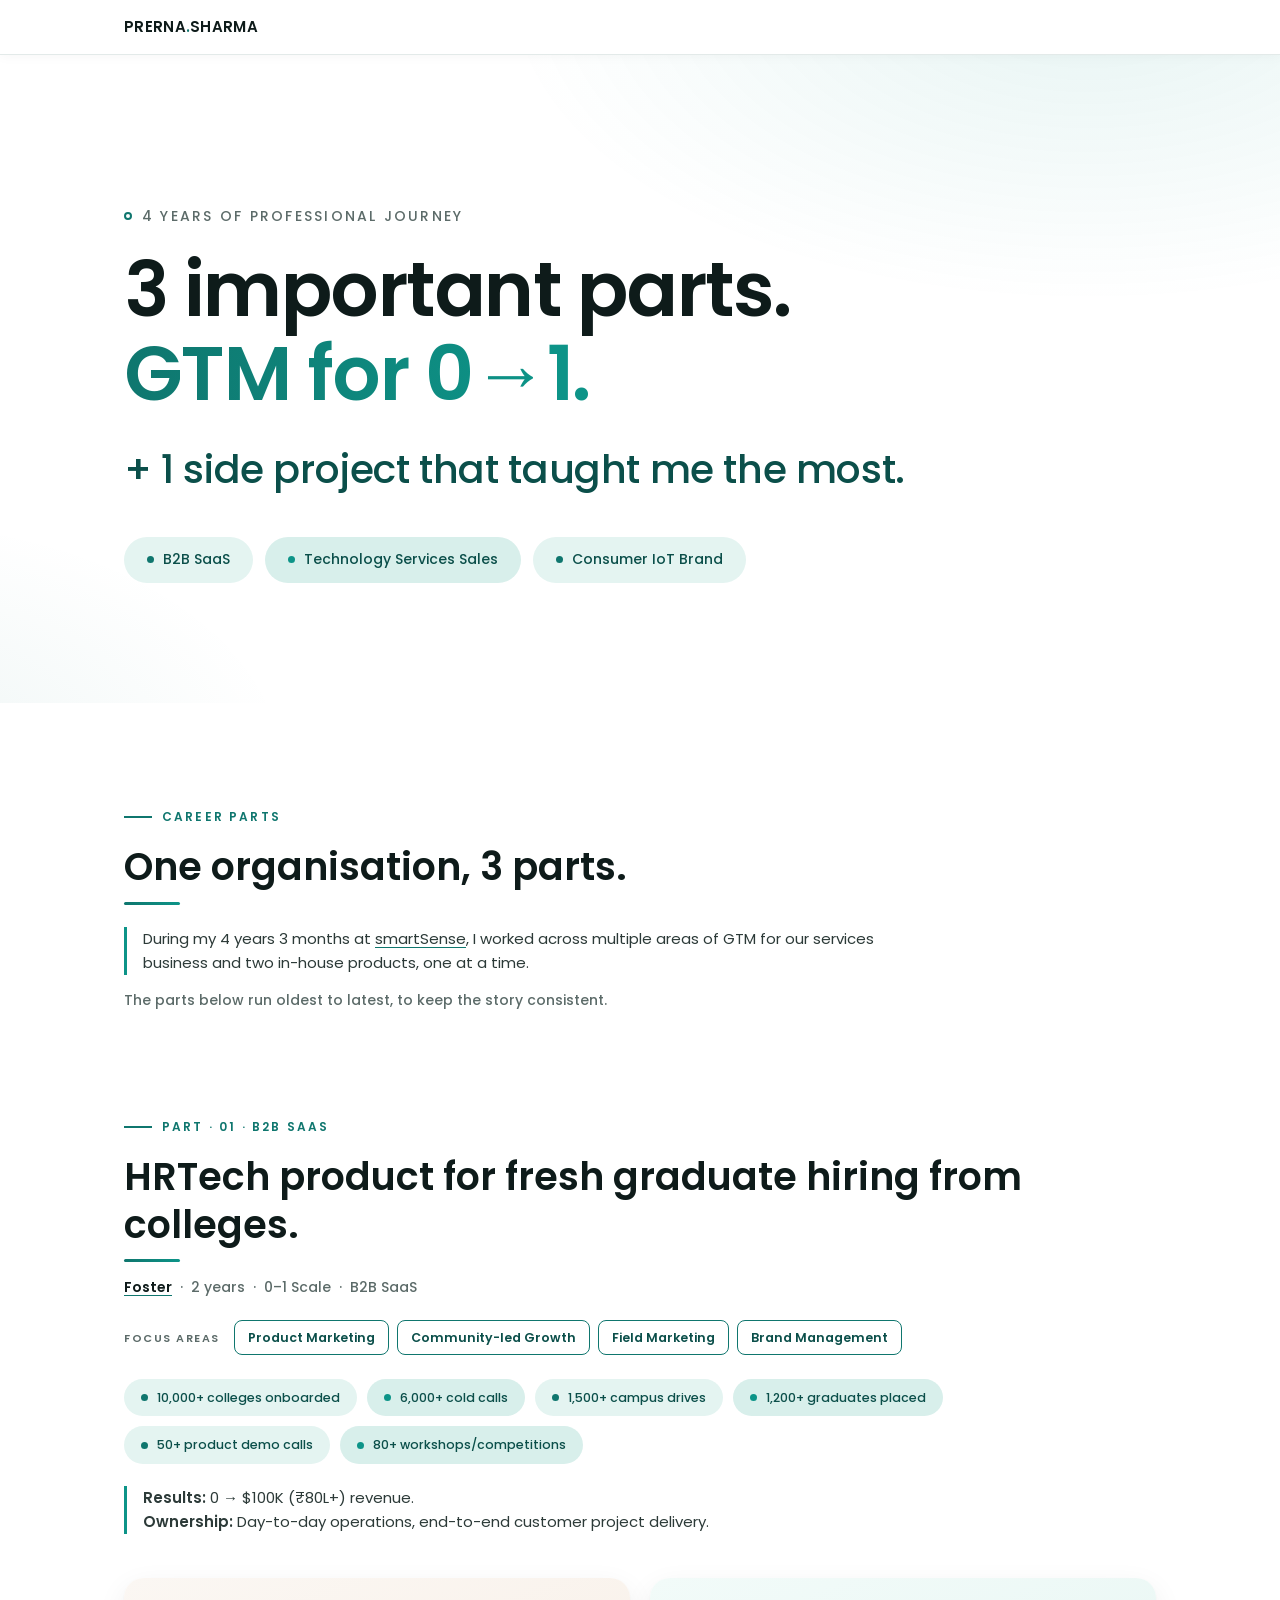
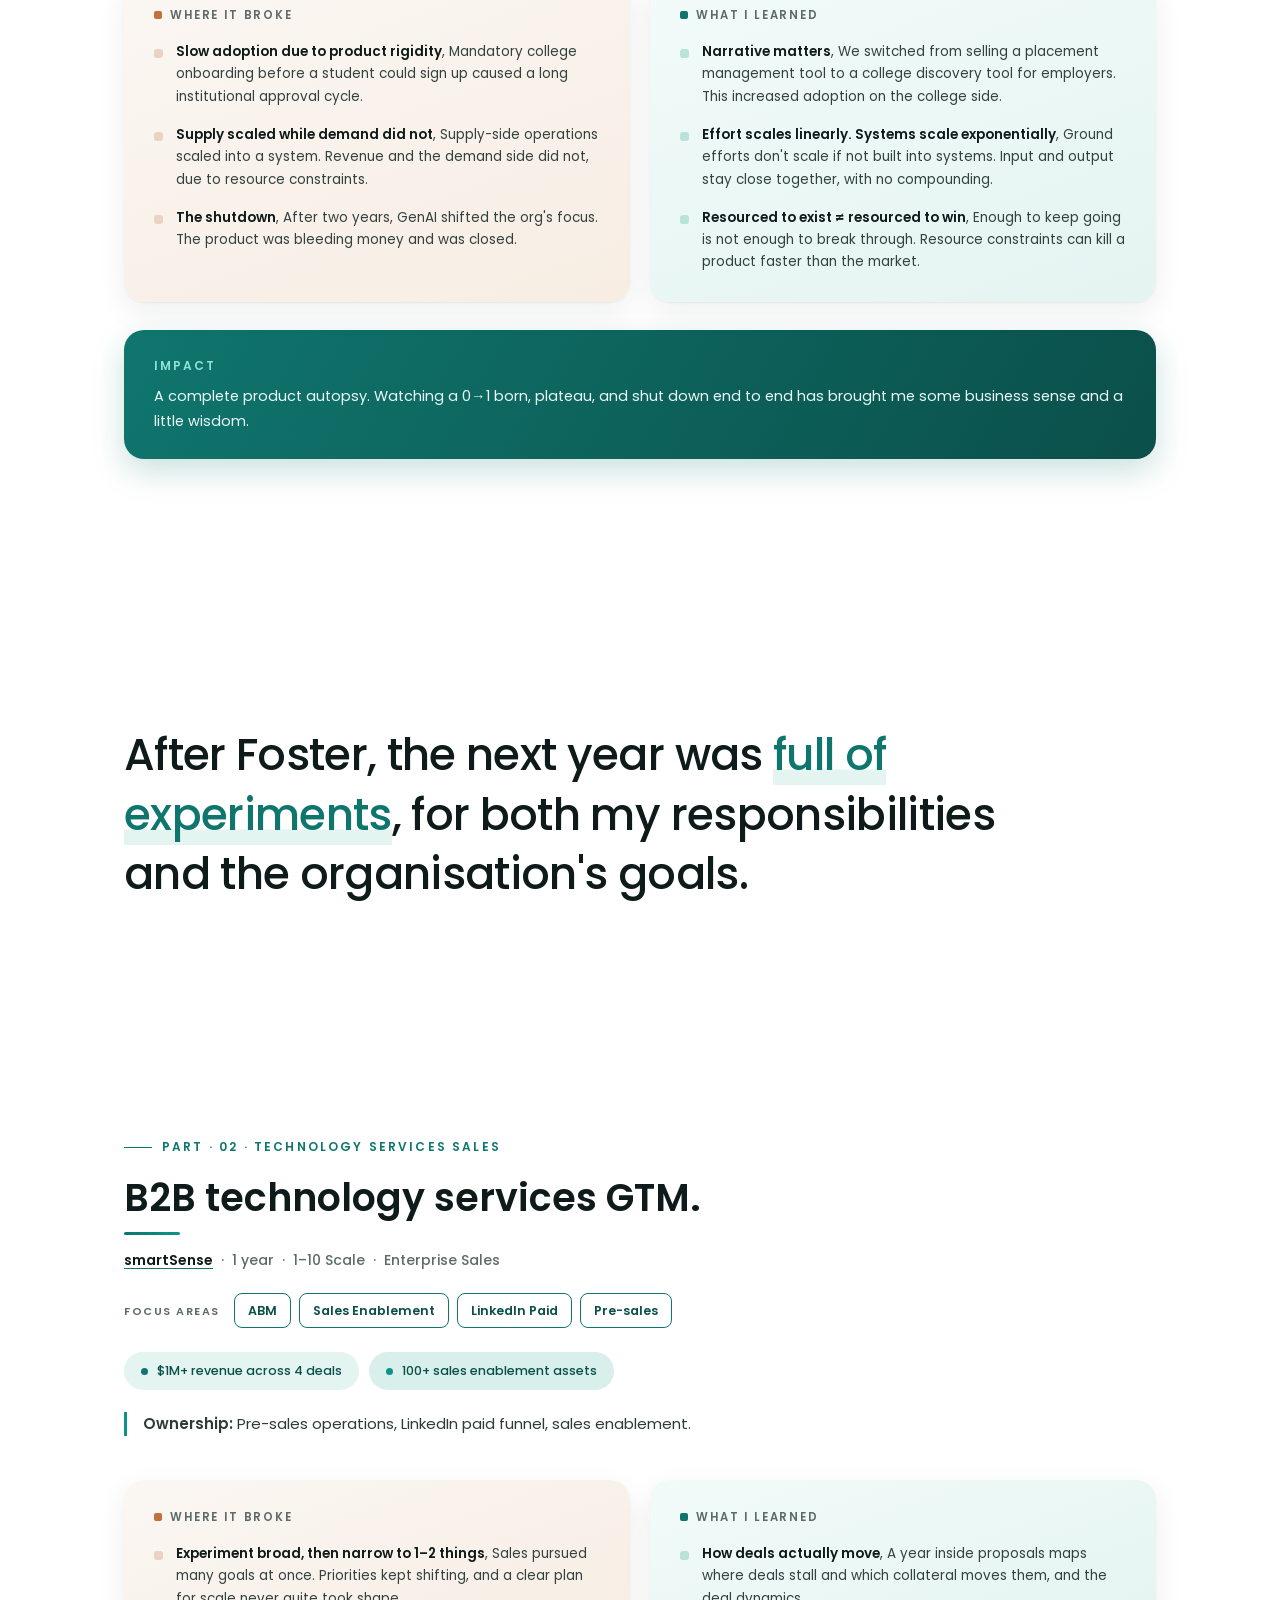
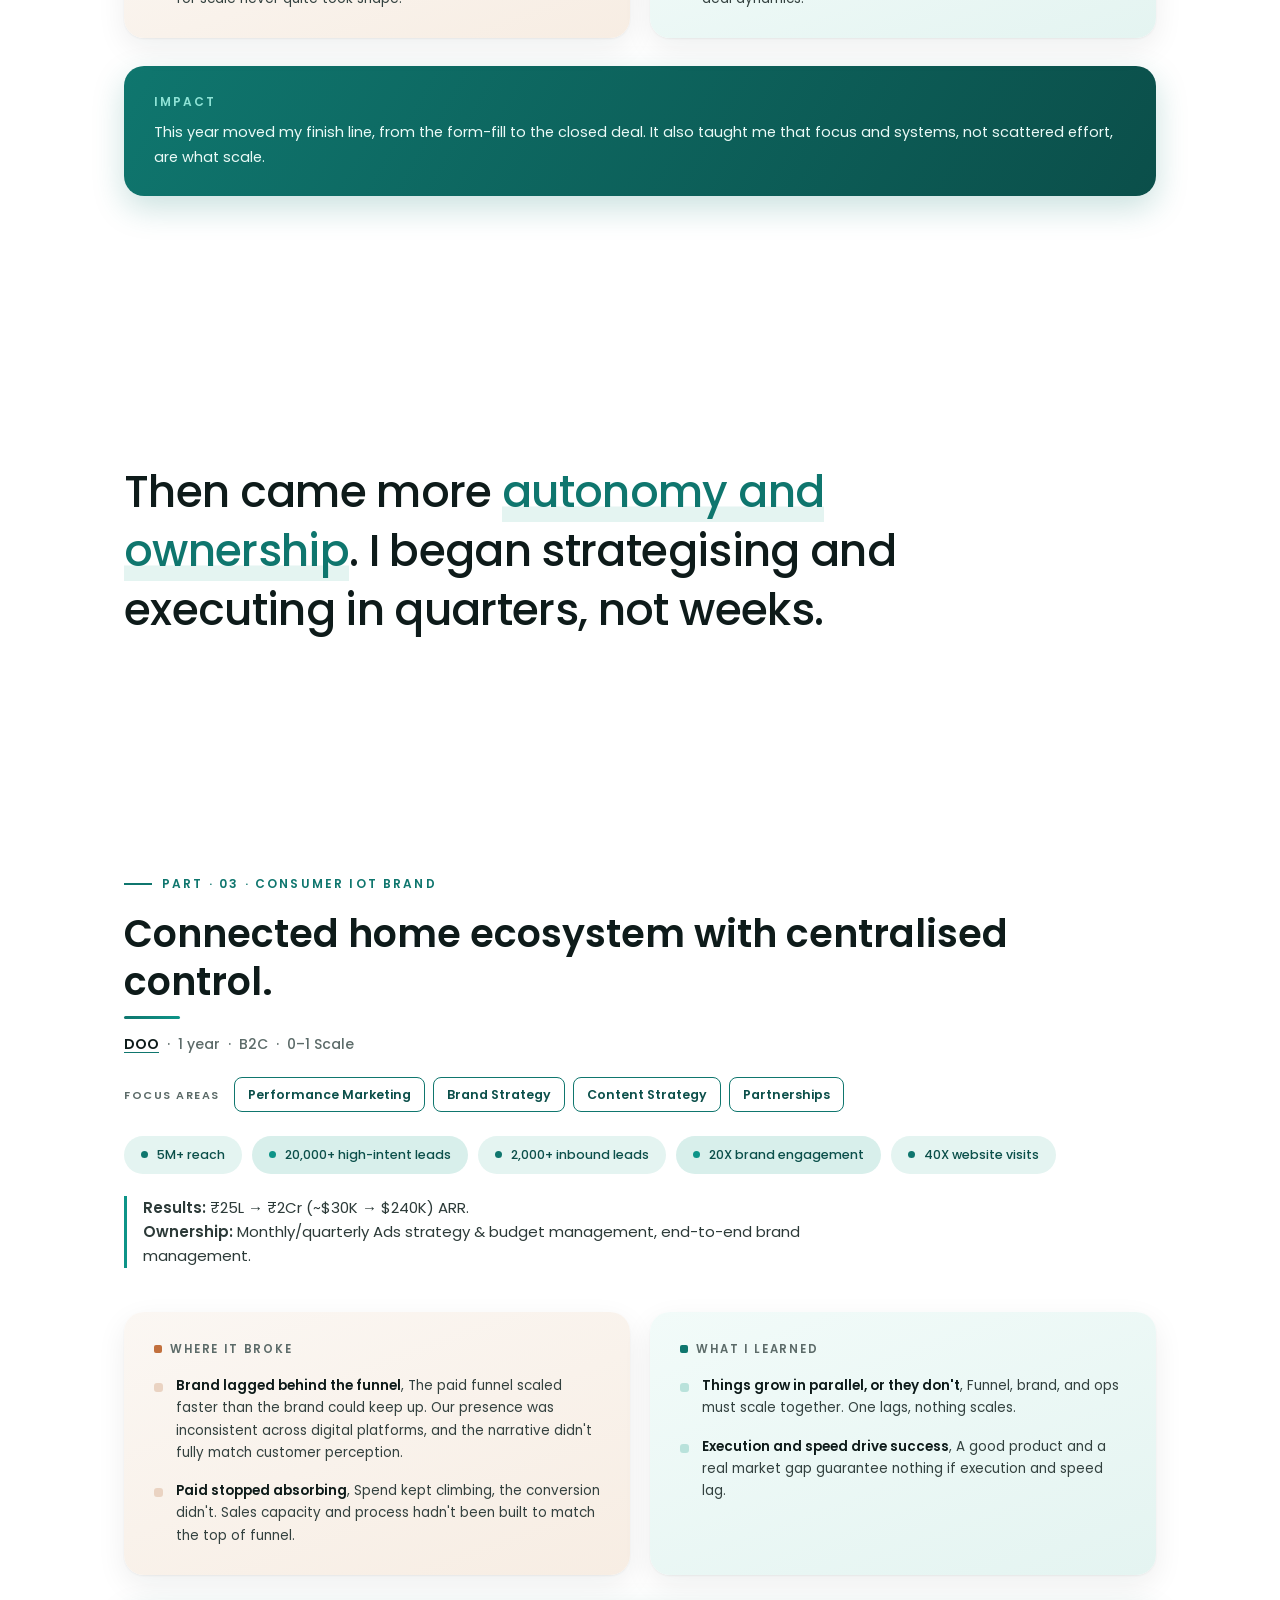
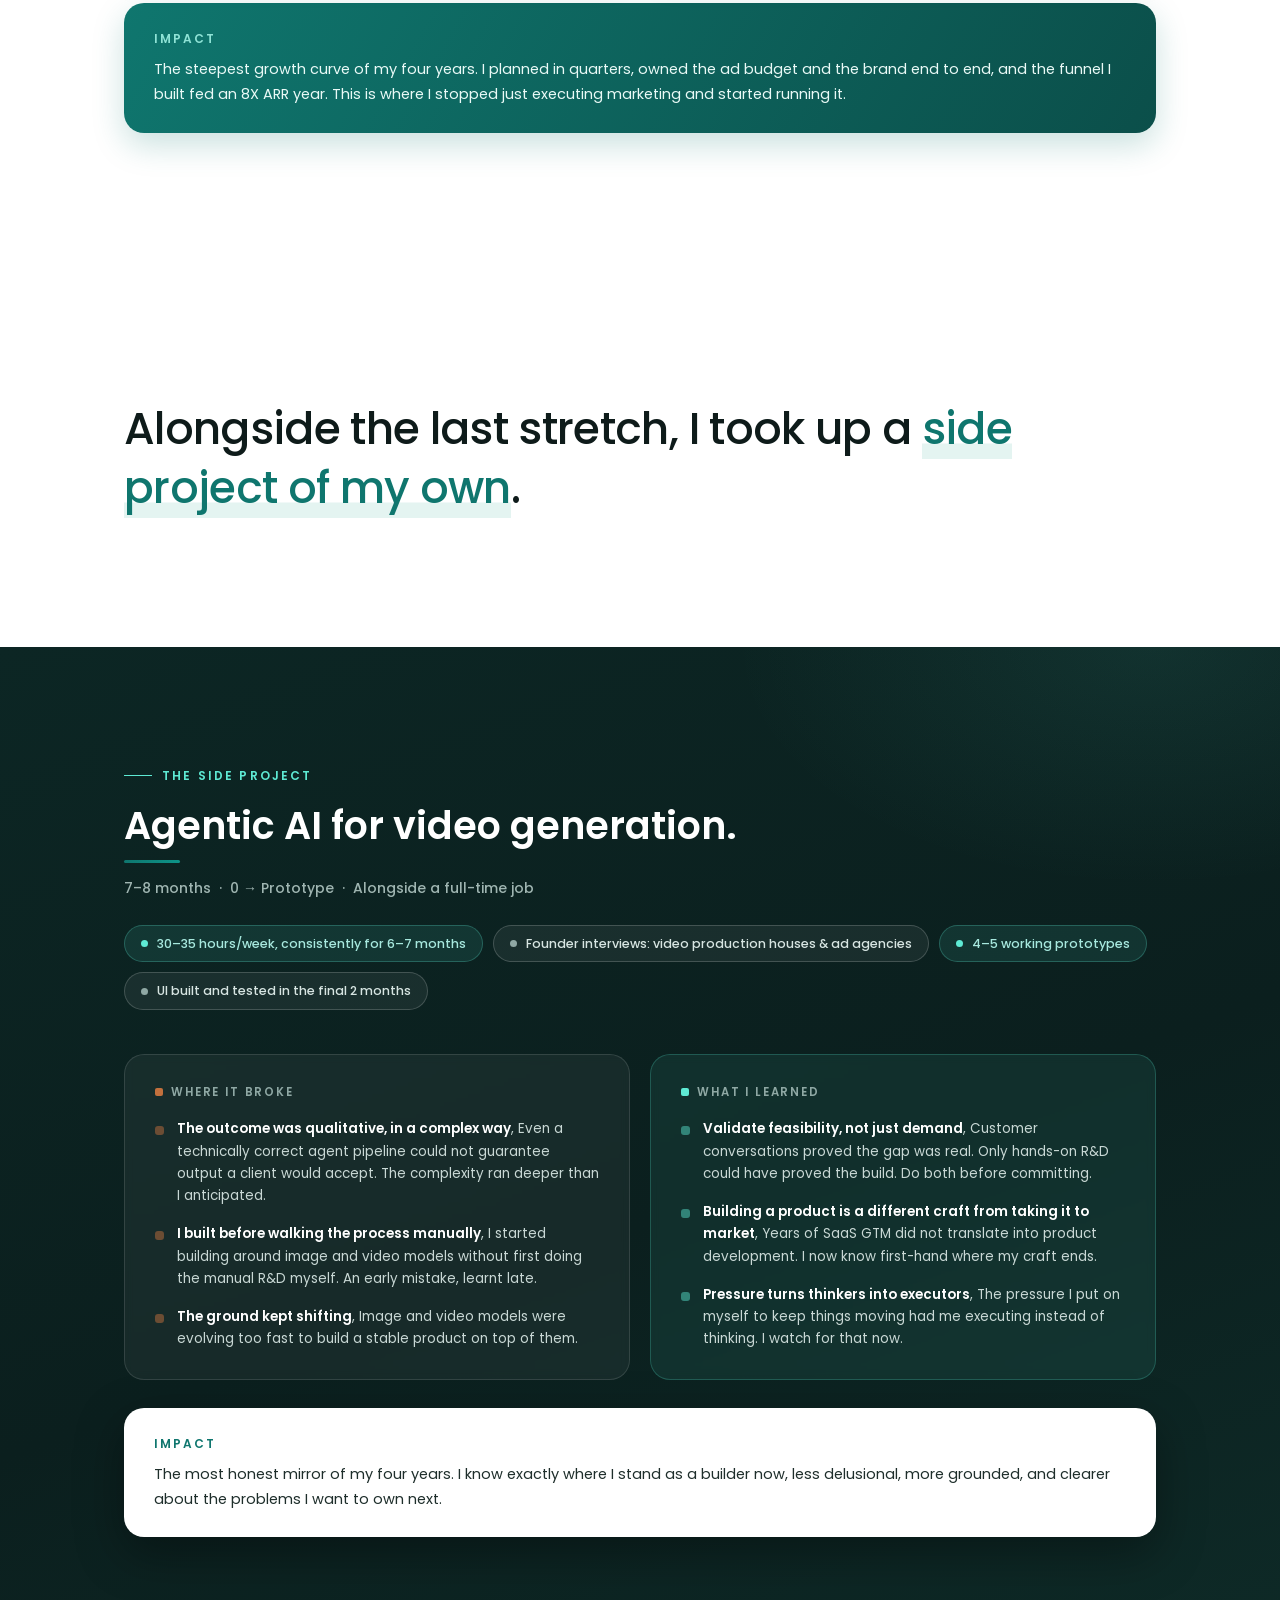
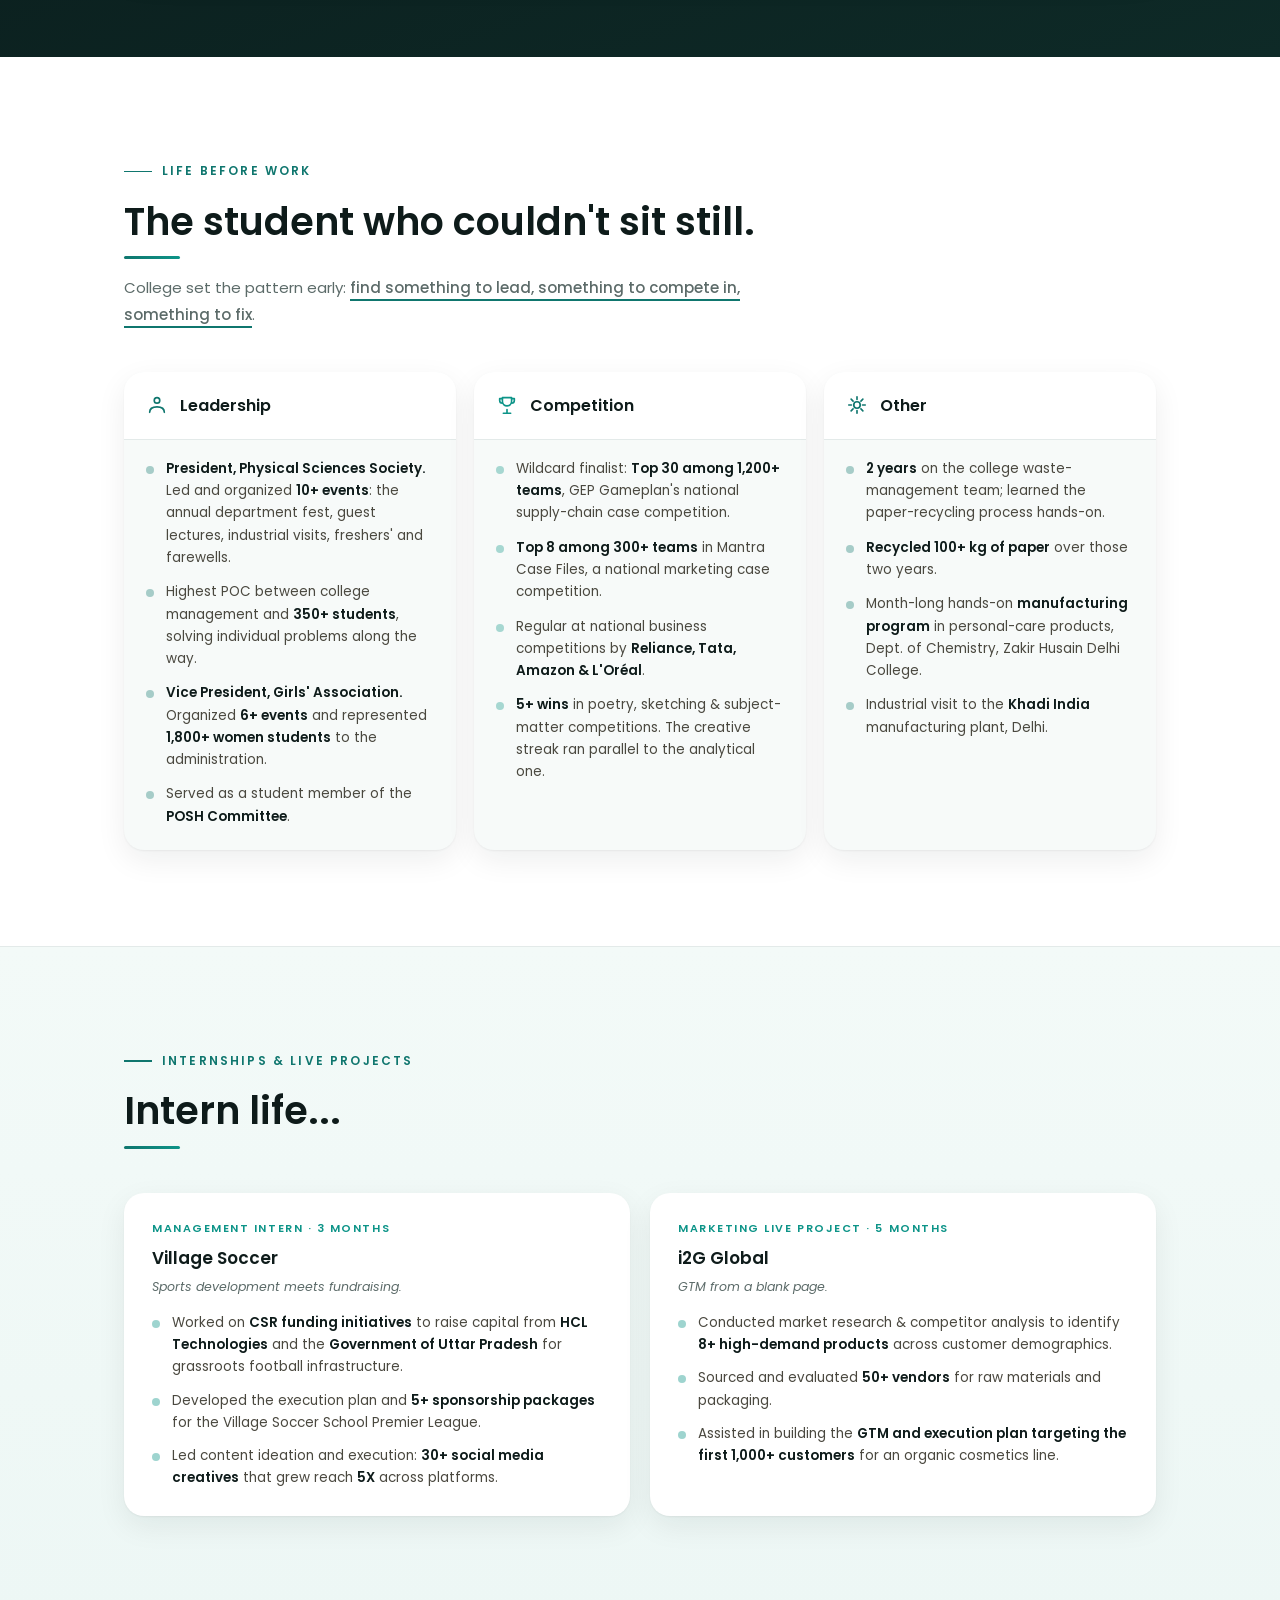
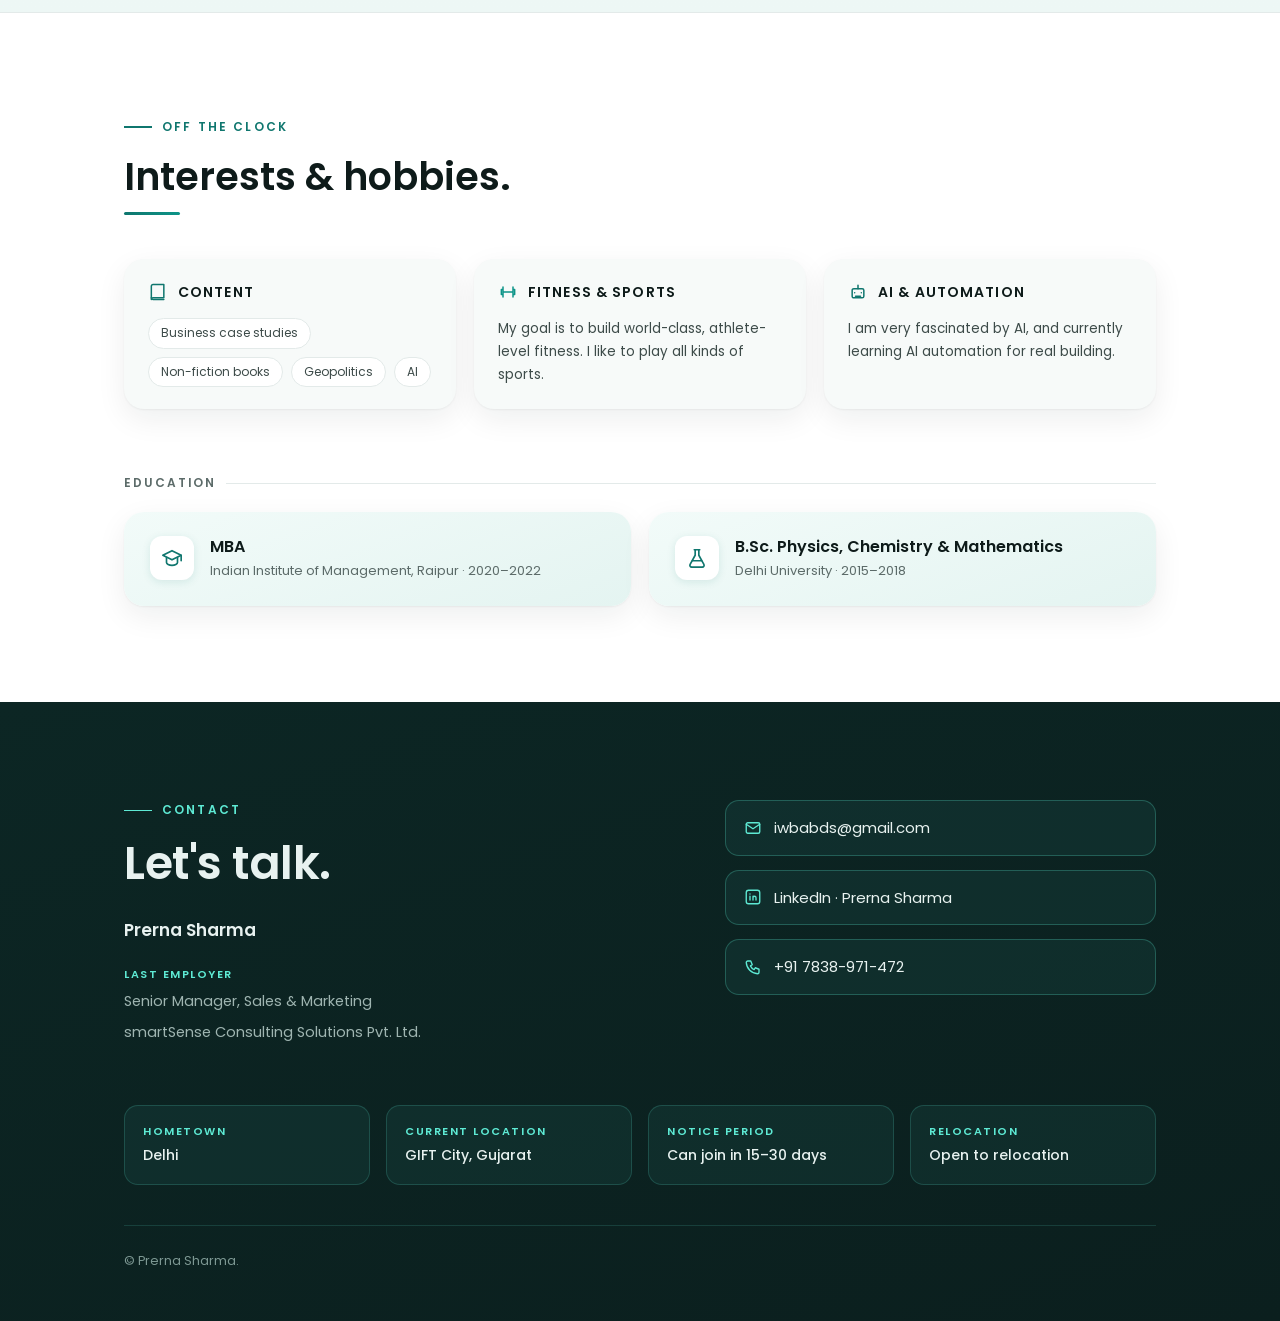
==== index.html @ adbd1341 "Add tracking scripts and update title encoding" ====
<!DOCTYPE html>
<html lang="en">
<head>
<!-- Google Tag Manager -->
<script>(function(w,d,s,l,i){w[l]=w[l]||[];w[l].push({'gtm.start':
new Date().getTime(),event:'gtm.js'});var f=d.getElementsByTagName(s)[0],
j=d.createElement(s),dl=l!='dataLayer'?'&l='+l:'';j.async=true;j.src=
'https://www.googletagmanager.com/gtm.js?id='+i+dl;f.parentNode.insertBefore(j,f);
})(window,document,'script','dataLayer','GTM-KL24WRMT');</script>
<!-- End Google Tag Manager -->
<!-- Google tag (gtag.js) -->
<script async src="https://www.googletagmanager.com/gtag/js?id=G-VHBVT9L6W8"></script>
<script>
  window.dataLayer = window.dataLayer || [];
  function gtag(){dataLayer.push(arguments);}
  gtag('js', new Date());

  gtag('config', 'G-VHBVT9L6W8');
</script>

<!-- Apollo Website Visitor Tracking -->
<script>function initApollo(){var n=Math.random().toString(36).substring(7),o=document.createElement("script");o.src="https://assets.apollo.io/micro/website-tracker/tracker.iife.js?nocache="+n,o.async=!0,o.defer=!0,o.onload=function(){window.trackingFunctions.onLoad({appId:"6a36f9e6c1b01800201efefa"})},document.head.appendChild(o)}initApollo();</script>
<!-- End Apollo Website Visitor Tracking -->

<!-- Leadfeeder Tracking -->
<script> (function(ss,ex){ window.ldfdr=window.ldfdr||function(){(ldfdr._q=ldfdr._q||[]).push([].slice.call(arguments));}; (function(d,s){ fs=d.getElementsByTagName(s)[0]; function ce(src){ var cs=d.createElement(s); cs.src=src; cs.async=1; fs.parentNode.insertBefore(cs,fs); }; ce('https://sc.lfeeder.com/lftracker_v1_'+ss+(ex?'_'+ex:'')+'.js'); })(document,'script'); })('kn9Eq4R0Lbj8RlvP'); </script>
<!-- End Leadfeeder Tracking -->

<meta charset="UTF-8">
<meta name="viewport" content="width=device-width, initial-scale=1.0">
<title>Prerna Sharma · GTM &amp; Growth Marketing</title>
<link rel="preconnect" href="https://fonts.googleapis.com">
<link rel="preconnect" href="https://fonts.gstatic.com" crossorigin>
<link href="https://fonts.googleapis.com/css2?family=Poppins:wght@400;500;600&display=swap" rel="stylesheet">
<style>
:root{
  --paper:#ffffff; --ink:#0E1B1A; --muted:#5C6B69; --line:#E3EAE9;
  --olive:#0F766E; --olive-soft:#E4F4F1; --olive-deep:#0B4F4A;
  --clay:#0D9488; --clay-soft:#D8EFEB;
  --card:#F7FAF9; --shadow:0 1px 2px rgba(14,27,26,.05),0 10px 30px rgba(14,27,26,.07);
}
*{margin:0;padding:0;box-sizing:border-box}
html{scroll-behavior:smooth}
@media (prefers-reduced-motion:reduce){html{scroll-behavior:auto}.rv{opacity:1!important;transform:none!important;transition:none!important;filter:none!important;transition-delay:0s!important}}
body{font-family:'Poppins',sans-serif;font-weight:400;background:var(--paper);color:var(--ink);font-size:16px;line-height:1.7;-webkit-font-smoothing:antialiased}
h1,h2,h3,h4,.sb{font-weight:600}
a{color:inherit;text-decoration:none}
.wrap{max-width:1080px;margin:0 auto;padding:0 24px}
section{padding:96px 0}
.eyebrow{display:inline-flex;align-items:center;gap:10px;font-size:12px;letter-spacing:.18em;text-transform:uppercase;color:var(--olive);font-weight:600;margin-bottom:16px}
.eyebrow::before{content:"";width:28px;height:1.5px;background:var(--olive)}
.sec-title{font-size:clamp(26px,4vw,38px);line-height:1.25;margin-bottom:14px;position:relative;padding-bottom:14px}
.sec-title::after{content:"";position:absolute;left:0;bottom:0;height:3px;width:56px;border-radius:2px;background:linear-gradient(90deg,var(--olive),var(--clay));transform:scaleX(0);transform-origin:left;transition:transform .8s .3s cubic-bezier(.22,.61,.36,1)}
.sec-title.in::after{transform:scaleX(1)}
.sec-sub{color:var(--muted);max-width:660px;font-size:15px}
.rv{opacity:0;transform:translateY(24px);transition:opacity .7s cubic-bezier(.22,.61,.36,1),transform .7s cubic-bezier(.22,.61,.36,1)}
.rv.in{opacity:1;transform:none}
a:focus-visible,button:focus-visible{outline:2px solid var(--olive);outline-offset:3px;border-radius:2px}

/* NAV */
nav{position:sticky;top:0;z-index:50;background:rgba(255,255,255,.85);backdrop-filter:blur(10px);border-bottom:1px solid var(--line);box-shadow:0 1px 12px rgba(14,27,26,.04)}
.nav-in{max-width:1080px;margin:0 auto;padding:14px 24px;display:flex;align-items:center;justify-content:space-between}
.logo{font-weight:600;font-size:15px;letter-spacing:.02em}
.logo span{color:var(--olive)}
.nav-links{display:flex;gap:26px;font-size:13.5px}
.nav-links a{color:var(--muted);transition:color .2s}
.nav-links a:hover,.nav-links a:focus-visible{color:var(--ink)}
@media(max-width:760px){.nav-links{display:none}}

/* HERO */
.hero{padding:150px 0 120px;position:relative;overflow:hidden}
.hero::before{content:"";position:absolute;inset:0;background:radial-gradient(900px 480px at 85% -10%,rgba(13,148,136,.10),transparent 65%),radial-gradient(700px 420px at -10% 110%,rgba(15,118,110,.07),transparent 60%);pointer-events:none}
.hero .wrap{position:relative}
.hero-tag{font-size:14px;letter-spacing:.16em;text-transform:uppercase;color:var(--muted);margin-bottom:20px;display:flex;align-items:center;gap:10px;font-weight:500}
.hero-tag i{width:8px;height:8px;border:2px solid var(--olive);border-radius:50%;display:inline-block}
.hero h1{font-size:clamp(42px,7.5vw,76px);line-height:1.1;letter-spacing:-.02em}
.hero .rv{filter:blur(5px)}
.hero .rv.in{filter:none}
.hero .rv{transition:opacity .9s cubic-bezier(.22,.61,.36,1),transform .9s cubic-bezier(.22,.61,.36,1),filter .9s ease}
.hero h1 em{font-style:normal;background:linear-gradient(100deg,var(--olive) 0%,var(--clay) 90%);-webkit-background-clip:text;background-clip:text;color:transparent}
.hero h1 .bet{display:inline-block;font-size:.52em;font-weight:500;color:var(--olive-deep);margin-top:10px;letter-spacing:-.01em}
.hero-types{margin-top:38px;display:flex;flex-wrap:wrap;gap:12px}
.hero-types .d-chip{padding:10px 22px;font-size:14px}
.d-chip{background:var(--olive-soft);border:1px solid transparent;border-radius:999px;padding:7px 16px;font-size:12.5px;font-weight:500;color:var(--olive-deep);display:inline-flex;align-items:center;gap:9px;transition:all .25s;cursor:default}
.d-chip i{width:7px;height:7px;border-radius:50%;background:var(--olive);display:inline-block;flex-shrink:0}
.d-chip:nth-child(even){background:var(--clay-soft)}
.d-chip:nth-child(even) i{background:var(--clay)}
.d-chip:hover{background:var(--olive);color:#fff;transform:translateY(-2px);box-shadow:0 6px 16px rgba(15,118,110,.25)}
.d-chip:hover i{background:#fff}

/* TRANSITIONS BETWEEN PARTS */
.transition{padding:170px 0 130px}
.transition p{font-size:clamp(26px,4vw,44px);line-height:1.35;letter-spacing:-.015em;font-weight:500;max-width:900px;color:var(--ink)}
.transition p em{font-style:normal;color:var(--olive);box-shadow:inset 0 -0.35em 0 var(--olive-soft)}
.transition .rv{transform:translateY(36px);filter:blur(6px);transition:opacity 1s cubic-bezier(.22,.61,.36,1),transform 1s cubic-bezier(.22,.61,.36,1),filter 1s ease}
.transition .rv.in{transform:none;filter:none}

/* STAGGERED CARD REVEALS */
.chapter-grid .rv:nth-child(2){transition-delay:.15s}
.persona-grid .rv:nth-child(2){transition-delay:.15s}
.persona-grid .rv:nth-child(3){transition-delay:.3s}
.ticket-grid .rv:nth-child(2){transition-delay:.15s}
.int-grid .rv:nth-child(2){transition-delay:.15s}
.int-grid .rv:nth-child(3){transition-delay:.3s}


/* SIDE VENTURE, inverted dark band */
#venture{background:linear-gradient(160deg,#0C2624 0%,#0B1F1E 55%,#0E2A27 100%);padding:110px 0 120px;position:relative;overflow:hidden}
#venture::before{content:"";position:absolute;inset:0;background:radial-gradient(700px 400px at 90% 0%,rgba(94,234,212,.08),transparent 60%);pointer-events:none}
#venture .wrap{position:relative}
#venture .eyebrow{color:#5EEAD4}
#venture .eyebrow::before{background:#5EEAD4}
#venture .sec-title{color:#fff}
#venture .chapter-meta{color:#9FB5B1}
#venture .d-chip{background:rgba(94,234,212,.10);color:#A7E8DE;border:1px solid rgba(94,234,212,.25)}
#venture .d-chip i{background:#5EEAD4}
#venture .d-chip:nth-child(even){background:rgba(255,255,255,.06);border-color:rgba(255,255,255,.18);color:#D7E5E2}
#venture .d-chip:nth-child(even) i{background:#8FA8A4}
#venture .d-chip:hover{background:#5EEAD4;color:#0B1F1E;box-shadow:0 6px 20px rgba(94,234,212,.3)}
#venture .d-chip:hover i{background:#0B1F1E}
#venture .chapter-col{box-shadow:none;backdrop-filter:blur(4px)}
#venture .chapter-col.wrong{background:rgba(255,255,255,.05);border:1px solid rgba(255,255,255,.12)}
#venture .chapter-col.learned{background:rgba(94,234,212,.08);border:1px solid rgba(94,234,212,.22)}
#venture .chapter-col:hover{transform:translateY(-4px);box-shadow:0 16px 40px rgba(0,0,0,.35)}
#venture .chapter-col h4{color:#8FA8A4}
#venture .chapter-col h4 i{background:#C2703D}
#venture .chapter-col.learned h4 i{background:#5EEAD4}
#venture .chapter-col li{color:#C9D8D5}
#venture .chapter-col.wrong li::before{background:rgba(194,112,61,.5)}
#venture .chapter-col.learned li::before{background:rgba(94,234,212,.45)}
#venture .chapter-col b{color:#fff}
#venture .chapter-shaped{background:#fff;box-shadow:0 16px 48px rgba(0,0,0,.35)}
#venture .chapter-shaped .sh-label{color:var(--olive)}
#venture .chapter-shaped p{color:#1E2E2B}


.focus-row{display:flex;align-items:baseline;gap:14px;margin-top:20px;flex-wrap:wrap}
.focus-label{font-size:11px;letter-spacing:.14em;text-transform:uppercase;color:var(--muted);font-weight:600;flex-shrink:0}
.focus-tags{display:flex;flex-wrap:wrap;gap:8px}
.focus-tag{font-size:12.5px;font-weight:600;color:var(--olive-deep);background:#fff;border:1.5px solid var(--olive);border-radius:8px;padding:6px 13px;transition:all .2s;cursor:default}
.focus-tag:hover{background:var(--olive);color:#fff;transform:translateY(-2px);box-shadow:0 6px 16px rgba(15,118,110,.22)}

/* CAREER CHAPTERS */
.chapter{padding-top:96px}
.chapter+.chapter{padding-top:0}
.chapter-meta{font-size:14px;color:var(--muted);margin-top:14px;font-weight:500}
.chapter-stats{display:flex;flex-wrap:wrap;gap:10px;margin-top:24px}
.chapter-result{margin-top:22px;font-size:15px;color:#2c3a38;border-left:3px solid var(--clay);padding-left:16px;max-width:760px;line-height:1.6}
.chapter-result b{font-weight:600}
.chapter-grid{display:grid;grid-template-columns:1fr 1fr;gap:20px;margin-top:44px}
@media(max-width:780px){.chapter-grid{grid-template-columns:1fr}}
.chapter-col{padding:28px 30px;border-radius:20px;box-shadow:var(--shadow);transition:transform .3s,box-shadow .3s}
.chapter-col:hover{transform:translateY(-4px);box-shadow:0 2px 4px rgba(14,27,26,.05),0 16px 40px rgba(14,27,26,.10)}
.chapter-col.wrong{background:linear-gradient(160deg,#FBF7F3 0%,#F7EDE3 100%)}
.chapter-col.learned{background:linear-gradient(160deg,#F2FBF9 0%,var(--olive-soft) 100%)}
.chapter-col h4{font-size:11.5px;letter-spacing:.16em;text-transform:uppercase;color:var(--muted);margin-bottom:16px;display:flex;align-items:center;gap:8px}
.chapter-col h4 i{width:8px;height:8px;border-radius:2px;background:var(--wrongc,#C2703D);display:inline-block}
.chapter-col.learned h4 i{background:var(--olive)}
.chapter-col ul{list-style:none}
.chapter-col li{font-size:13.5px;color:#33413f;padding:0 0 16px 22px;position:relative;line-height:1.65}
.chapter-col li:last-child{padding-bottom:0}
.chapter-col.wrong li::before{content:"";position:absolute;left:0;top:8px;width:9px;height:9px;background:#EAD3C2;border-radius:3px}
.chapter-col.learned li::before{content:"";position:absolute;left:0;top:8px;width:9px;height:9px;background:#B9E2DB;border-radius:3px}
.chapter-col b{font-weight:600;color:var(--ink)}
.chapter-shaped{margin-top:28px;border-radius:20px;padding:26px 30px;background:linear-gradient(120deg,var(--olive) 0%,var(--olive-deep) 100%);box-shadow:0 12px 32px rgba(15,118,110,.22)}
.chapter-shaped .sh-label{font-size:12px;letter-spacing:.16em;text-transform:uppercase;color:#8FE3D6;font-weight:600;margin-bottom:8px}
.chapter-shaped p{font-size:14.5px;color:#EAFAF7;line-height:1.7}
</style>
</head>
<body>
<!-- Google Tag Manager (noscript) -->
<noscript><iframe src="https://www.googletagmanager.com/ns.html?id=GTM-KL24WRMT"
height="0" width="0" style="display:none;visibility:hidden"></iframe></noscript>
<!-- End Google Tag Manager (noscript) -->

<nav>
  <div class="nav-in">
    <a class="logo" href="#top">PRERNA<span>.</span>SHARMA</a>
  </div>
</nav>

<header class="hero" id="top">
  <div class="wrap">
    <div class="hero-tag rv"><i></i>4 years of professional journey</div>
    <h1 class="rv">3 important parts.<br><em>GTM for 0→1.</em><br><span class="bet">+ 1 side project that taught me the most.</span></h1>
    <div class="hero-types rv">
      <span class="d-chip"><i></i>B2B SaaS</span>
      <span class="d-chip"><i></i>Technology Services Sales</span>
      <span class="d-chip"><i></i>Consumer IoT Brand</span>
    </div>
  </div>
</header>

<section id="intro" class="chapter">
  <div class="wrap">
    <div class="eyebrow rv">Career parts</div>
    <h2 class="sec-title rv">One organisation, 3 parts.</h2>
    <p class="chapter-result rv">During my 4 years 3 months at <a href="https://www.smartsensesolutions.com/" target="_blank" rel="noopener" style="text-decoration:underline;text-decoration-color:var(--olive);text-underline-offset:3px;color:inherit">smartSense</a>, I worked across multiple areas of GTM for our services business and two in-house products, one at a time.</p>
    <p class="chapter-meta rv" style="margin-top:14px">The parts below run oldest to latest, to keep the story consistent.</p>
  </div>
</section>

<section id="part1" class="chapter">
  <div class="wrap">
    <div class="eyebrow rv">Part · 01 · B2B SaaS</div>
    <h2 class="sec-title rv">HRTech product for fresh graduate hiring from colleges.</h2>
    <p class="chapter-meta rv"><a href="https://fosterclub.io/" target="_blank" rel="noopener" style="text-decoration:underline;text-decoration-color:var(--olive);text-underline-offset:3px;color:var(--ink);font-weight:600">Foster</a> &nbsp;·&nbsp; 2 years &nbsp;·&nbsp; 0–1 Scale &nbsp;·&nbsp; B2B SaaS</p>
    <div class="focus-row rv"><span class="focus-label">Focus areas</span><div class="focus-tags"><span class="focus-tag">Product Marketing</span><span class="focus-tag">Community-led Growth</span><span class="focus-tag">Field Marketing</span><span class="focus-tag">Brand Management</span></div></div>
    <div class="chapter-stats rv">
      <span class="d-chip"><i></i>10,000+ colleges onboarded</span>
      <span class="d-chip"><i></i>6,000+ cold calls</span>
      <span class="d-chip"><i></i>1,500+ campus drives</span>
      <span class="d-chip"><i></i>1,200+ graduates placed</span>
      <span class="d-chip"><i></i>50+ product demo calls</span>
      <span class="d-chip"><i></i>80+ workshops/competitions</span>
    </div>
    <p class="chapter-result rv"><b>Results:</b> 0 → $100K (₹80L+) revenue.<br><b>Ownership:</b> Day-to-day operations, end-to-end customer project delivery.</p>
    <div class="chapter-grid">
      <div class="chapter-col wrong rv"><h4><i></i>Where it broke</h4>
        <ul>
          <li><b>Slow adoption due to product rigidity</b>, Mandatory college onboarding before a student could sign up caused a long institutional approval cycle.</li>
          <li><b>Supply scaled while demand did not</b>, Supply-side operations scaled into a system. Revenue and the demand side did not, due to resource constraints.</li>
          <li><b>The shutdown</b>, After two years, GenAI shifted the org's focus. The product was bleeding money and was closed.</li>
        </ul>
      </div>
      <div class="chapter-col learned rv"><h4><i></i>What I learned</h4>
        <ul>
          <li><b>Narrative matters</b>, We switched from selling a placement management tool to a college discovery tool for employers. This increased adoption on the college side.</li>
          <li><b>Effort scales linearly. Systems scale exponentially</b>, Ground efforts don't scale if not built into systems. Input and output stay close together, with no compounding.</li>
          <li><b>Resourced to exist ≠ resourced to win</b>, Enough to keep going is not enough to break through. Resource constraints can kill a product faster than the market.</li>
        </ul>
      </div>
    </div>
    <div class="chapter-shaped rv"><div class="sh-label">Impact</div><p>A complete product autopsy. Watching a 0→1 born, plateau, and shut down end to end has brought me some business sense and a little wisdom.</p></div>
  </div>
</section>

<section class="transition">
  <div class="wrap">
    <p class="rv">After Foster, the next year was <em>full of experiments</em>, for both my responsibilities and the organisation's goals.</p>
  </div>
</section>

<section id="part2" class="chapter">
  <div class="wrap">
    <div class="eyebrow rv">Part · 02 · Technology Services Sales</div>
    <h2 class="sec-title rv">B2B technology services GTM.</h2>
    <p class="chapter-meta rv"><a href="https://www.smartsensesolutions.com/" target="_blank" rel="noopener" style="text-decoration:underline;text-decoration-color:var(--olive);text-underline-offset:3px;color:var(--ink);font-weight:600">smartSense</a> &nbsp;·&nbsp; 1 year &nbsp;·&nbsp; 1–10 Scale &nbsp;·&nbsp; Enterprise Sales</p>
    <div class="focus-row rv"><span class="focus-label">Focus areas</span><div class="focus-tags"><span class="focus-tag">ABM</span><span class="focus-tag">Sales Enablement</span><span class="focus-tag">LinkedIn Paid</span><span class="focus-tag">Pre-sales</span></div></div>
    <div class="chapter-stats rv">
      <span class="d-chip"><i></i>$1M+ revenue across 4 deals</span>
      <span class="d-chip"><i></i>100+ sales enablement assets</span>
    </div>
    <p class="chapter-result rv"><b>Ownership:</b> Pre-sales operations, LinkedIn paid funnel, sales enablement.</p>
    <div class="chapter-grid">
      <div class="chapter-col wrong rv"><h4><i></i>Where it broke</h4>
        <ul>
          <li><b>Experiment broad, then narrow to 1–2 things</b>, Sales pursued many goals at once. Priorities kept shifting, and a clear plan for scale never quite took shape.</li>
        </ul>
      </div>
      <div class="chapter-col learned rv"><h4><i></i>What I learned</h4>
        <ul>
          <li><b>How deals actually move</b>, A year inside proposals maps where deals stall and which collateral moves them, and the deal dynamics.</li>
        </ul>
      </div>
    </div>
    <div class="chapter-shaped rv"><div class="sh-label">Impact</div><p>This year moved my finish line, from the form-fill to the closed deal. It also taught me that focus and systems, not scattered effort, are what scale.</p></div>
  </div>
</section>

<section class="transition">
  <div class="wrap">
    <p class="rv">Then came more <em>autonomy and ownership</em>. I began strategising and executing in quarters, not weeks.</p>
  </div>
</section>

<section id="part3" class="chapter">
  <div class="wrap">
    <div class="eyebrow rv">Part · 03 · Consumer IoT Brand</div>
    <h2 class="sec-title rv">Connected home ecosystem with centralised control.</h2>
    <p class="chapter-meta rv"><a href="https://thedoo.io/" target="_blank" rel="noopener" style="text-decoration:underline;text-decoration-color:var(--olive);text-underline-offset:3px;color:var(--ink);font-weight:600">DOO</a> &nbsp;·&nbsp; 1 year &nbsp;·&nbsp; B2C &nbsp;·&nbsp; 0–1 Scale</p>
    <div class="focus-row rv"><span class="focus-label">Focus areas</span><div class="focus-tags"><span class="focus-tag">Performance Marketing</span><span class="focus-tag">Brand Strategy</span><span class="focus-tag">Content Strategy</span><span class="focus-tag">Partnerships</span></div></div>
    <div class="chapter-stats rv">
      <span class="d-chip"><i></i>5M+ reach</span>
      <span class="d-chip"><i></i>20,000+ high-intent leads</span>
      <span class="d-chip"><i></i>2,000+ inbound leads</span>
      <span class="d-chip"><i></i>20X brand engagement</span>
      <span class="d-chip"><i></i>40X website visits</span>
    </div>
    <p class="chapter-result rv"><b>Results:</b> ₹25L → ₹2Cr (~$30K → $240K) ARR.<br><b>Ownership:</b> Monthly/quarterly Ads strategy &amp; budget management, end-to-end brand management.</p>
    <div class="chapter-grid">
      <div class="chapter-col wrong rv"><h4><i></i>Where it broke</h4>
        <ul>
          <li><b>Brand lagged behind the funnel</b>, The paid funnel scaled faster than the brand could keep up. Our presence was inconsistent across digital platforms, and the narrative didn't fully match customer perception.</li>
          <li><b>Paid stopped absorbing</b>, Spend kept climbing, the conversion didn't. Sales capacity and process hadn't been built to match the top of funnel.</li>
        </ul>
      </div>
      <div class="chapter-col learned rv"><h4><i></i>What I learned</h4>
        <ul>
          <li><b>Things grow in parallel, or they don't</b>, Funnel, brand, and ops must scale together. One lags, nothing scales.</li>
          <li><b>Execution and speed drive success</b>, A good product and a real market gap guarantee nothing if execution and speed lag.</li>
        </ul>
      </div>
    </div>
    <div class="chapter-shaped rv"><div class="sh-label">Impact</div><p>The steepest growth curve of my four years. I planned in quarters, owned the ad budget and the brand end to end, and the funnel I built fed an 8X ARR year. This is where I stopped just executing marketing and started running it.</p></div>
  </div>
</section>

<section class="transition">
  <div class="wrap">
    <p class="rv">Alongside the last stretch, I took up a <em>side project of my own</em>.</p>
  </div>
</section>

<section id="venture" class="chapter">
  <div class="wrap">
    <div class="eyebrow rv">The side project</div>
    <h2 class="sec-title rv">Agentic AI for video generation.</h2>
    <p class="chapter-meta rv">7&#8211;8 months &nbsp;·&nbsp; 0 &#8594; Prototype &nbsp;·&nbsp; Alongside a full-time job</p>
    <div class="chapter-stats rv">
      <span class="d-chip"><i></i>30&#8211;35 hours/week, consistently for 6&#8211;7 months</span>
      <span class="d-chip"><i></i>Founder interviews: video production houses &amp; ad agencies</span>
      <span class="d-chip"><i></i>4&#8211;5 working prototypes</span>
      <span class="d-chip"><i></i>UI built and tested in the final 2 months</span>
    </div>
    <div class="chapter-grid">
      <div class="chapter-col wrong rv"><h4><i></i>Where it broke</h4>
        <ul>
          <li><b>The outcome was qualitative, in a complex way</b>, Even a technically correct agent pipeline could not guarantee output a client would accept. The complexity ran deeper than I anticipated.</li>
          <li><b>I built before walking the process manually</b>, I started building around image and video models without first doing the manual R&amp;D myself. An early mistake, learnt late.</li>
          <li><b>The ground kept shifting</b>, Image and video models were evolving too fast to build a stable product on top of them.</li>
        </ul>
      </div>
      <div class="chapter-col learned rv"><h4><i></i>What I learned</h4>
        <ul>
          <li><b>Validate feasibility, not just demand</b>, Customer conversations proved the gap was real. Only hands-on R&amp;D could have proved the build. Do both before committing.</li>
          <li><b>Building a product is a different craft from taking it to market</b>, Years of SaaS GTM did not translate into product development. I now know first-hand where my craft ends.</li>
          <li><b>Pressure turns thinkers into executors</b>, The pressure I put on myself to keep things moving had me executing instead of thinking. I watch for that now.</li>
        </ul>
      </div>
    </div>
    <div class="chapter-shaped rv"><div class="sh-label">Impact</div><p>The most honest mirror of my four years. I know exactly where I stand as a builder now, less delusional, more grounded, and clearer about the problems I want to own next.</p></div>
  </div>
</section>

<style>
/* LIFE BEFORE WORK */
.before-intro{font-size:15px;line-height:1.75;max-width:700px;margin-top:16px;color:var(--muted)}
.before-intro em{font-style:normal;font-weight:500;text-decoration:underline;text-decoration-color:var(--olive);text-decoration-thickness:2px;text-underline-offset:6px}
.persona-grid{display:grid;grid-template-columns:repeat(auto-fit,minmax(280px,1fr));gap:18px;margin-top:44px}
.persona{border-radius:20px;overflow:hidden;background:var(--card);box-shadow:var(--shadow);transition:transform .3s,box-shadow .3s}
.persona:hover{transform:translateY(-4px);box-shadow:0 2px 4px rgba(14,27,26,.05),0 16px 40px rgba(14,27,26,.10)}
.persona .ph{padding:20px 22px;border-bottom:1px solid var(--line);display:flex;align-items:center;gap:12px;background:#fff}
.persona .ph svg{width:22px;height:22px;stroke:var(--olive);fill:none;stroke-width:1.8;stroke-linecap:round;stroke-linejoin:round;flex-shrink:0}
.persona:nth-child(2) .ph svg{stroke:var(--clay)}
.persona .ph h3{font-size:16px}
.persona .pb{padding:18px 22px 22px}
.persona ul{list-style:none}
.persona li{font-size:13.5px;color:#4a483f;line-height:1.65;padding:0 0 12px 20px;position:relative}
.persona li:last-child{padding-bottom:0}
.persona li::before{content:"";position:absolute;left:0;top:8px;width:8px;height:8px;background:var(--olive);opacity:.35;border-radius:50%}
.persona:nth-child(2) li::before{background:var(--clay)}
.persona li b{font-weight:600;color:var(--ink)}

/* INTERNSHIPS */
#intern{background:linear-gradient(180deg,#F3FAF8 0%,#EDF7F5 100%);border-top:1px solid var(--line);border-bottom:1px solid var(--line)}
.ticket-grid{display:grid;grid-template-columns:repeat(auto-fit,minmax(320px,1fr));gap:20px;margin-top:44px}
.ticket{border-radius:20px;background:#fff;position:relative;padding:26px 28px;box-shadow:var(--shadow);transition:transform .3s,box-shadow .3s}
.ticket:hover{transform:translateY(-4px);box-shadow:0 2px 4px rgba(14,27,26,.05),0 16px 40px rgba(14,27,26,.10)}
.ticket .t-tag{font-size:11px;letter-spacing:.14em;text-transform:uppercase;font-weight:600;color:var(--clay)}
.ticket h3{font-size:17px;margin-top:6px}
.ticket .t-sub{font-size:12.5px;color:var(--muted);font-style:italic;margin:4px 0 14px}
.ticket ul{list-style:none}
.ticket li{font-size:13.5px;color:#4a483f;line-height:1.65;padding:0 0 11px 20px;position:relative}
.ticket li:last-child{padding-bottom:0}
.ticket li::before{content:"";position:absolute;left:0;top:8px;width:8px;height:8px;background:var(--clay);opacity:.4;border-radius:50%}
.ticket b{font-weight:600;color:var(--ink)}

/* INTERESTS + EDUCATION */
.int-grid{display:grid;grid-template-columns:repeat(auto-fit,minmax(230px,1fr));gap:18px;margin-top:44px}
.int-cat{border-radius:20px;padding:22px 24px;background:var(--card);box-shadow:var(--shadow);transition:transform .3s,box-shadow .3s}
.int-cat:hover{transform:translateY(-4px);box-shadow:0 2px 4px rgba(14,27,26,.05),0 16px 40px rgba(14,27,26,.10)}
.int-cat .ih{display:flex;align-items:center;gap:10px;margin-bottom:14px}
.int-cat .ih svg{width:20px;height:20px;stroke:var(--olive);fill:none;stroke-width:1.8;stroke-linecap:round;stroke-linejoin:round;flex-shrink:0}
.int-cat:nth-child(even) .ih svg{stroke:var(--clay)}
.int-cat .ih h3{font-size:14px;letter-spacing:.08em;text-transform:uppercase}
.int-cat .tags{display:flex;flex-wrap:wrap;gap:8px}
.int-cat p{font-size:13.5px;color:#3d4b49;line-height:1.7}
.int-cat .tag{font-size:12px;background:#fff;border:1px solid var(--line);border-radius:999px;padding:4px 12px;color:#3d4b49;transition:all .2s}
.int-cat .tag:hover{background:var(--olive);border-color:var(--olive);color:#fff}
.edu-block{margin-top:64px}
.edu-block .d-label{font-size:12px;letter-spacing:.16em;text-transform:uppercase;color:var(--muted);font-weight:600;margin-bottom:18px;display:flex;align-items:center;gap:10px}
.edu-block .d-label::after{content:"";flex:1;height:1.5px;background:var(--line)}
.edu-grid{display:grid;grid-template-columns:repeat(auto-fit,minmax(300px,1fr));gap:18px}
.edu-card{border-radius:20px;padding:24px 26px;display:flex;gap:16px;align-items:flex-start;transition:box-shadow .3s,transform .3s;background:linear-gradient(160deg,#F2FBF9 0%,var(--olive-soft) 100%);box-shadow:var(--shadow)}
.edu-card:hover{transform:translateY(-4px);box-shadow:0 2px 4px rgba(14,27,26,.05),0 16px 40px rgba(14,27,26,.10)}
.edu-card .ei{width:44px;height:44px;background:#fff;border-radius:12px;display:flex;align-items:center;justify-content:center;flex-shrink:0;box-shadow:0 2px 8px rgba(15,118,110,.12)}
.edu-card .ei svg{width:22px;height:22px;stroke:var(--olive);fill:none;stroke-width:1.8;stroke-linecap:round;stroke-linejoin:round}
.edu-card h3{font-size:16px;line-height:1.4}
.edu-card p{font-size:13px;color:var(--muted);margin-top:2px}

/* CONTACT */
footer{background:linear-gradient(160deg,#0C2624 0%,#0B1F1E 100%);color:#E8F2F0;padding:90px 0 50px}
.foot-grid{display:grid;grid-template-columns:1.3fr 1fr;gap:40px;align-items:start}
footer .eyebrow{color:#5EEAD4}
footer .eyebrow::before{background:#5EEAD4}
footer h2{font-size:clamp(28px,4.5vw,46px);line-height:1.2;letter-spacing:-.01em}
footer h2 em{font-style:normal;color:#5EEAD4}
.foot-meta{font-size:14px;color:#9FB5B1;margin-top:16px;max-width:420px}
.foot-info{margin-top:24px;display:flex;flex-direction:column;gap:6px}
.foot-info p{font-size:14.5px;color:#9FB5B1}
.foot-info .fi-label{font-size:11px;letter-spacing:.14em;text-transform:uppercase;color:#5EEAD4;font-weight:600;margin-top:14px}
.foot-info p:first-child{font-size:17px;font-weight:600;color:#E8F2F0}
.foot-links{display:flex;flex-direction:column;gap:14px;margin-top:8px}
.foot-links a{display:flex;align-items:center;gap:12px;font-size:15px;color:#E8F2F0;background:rgba(94,234,212,.06);border:1px solid rgba(94,234,212,.25);border-radius:14px;padding:14px 18px;transition:all .25s}
.foot-links a:hover{border-color:#5EEAD4;background:rgba(94,234,212,.12);transform:translateX(4px)}
.foot-links svg{width:18px;height:18px;stroke:#5EEAD4;fill:none;stroke-width:1.8;stroke-linecap:round;stroke-linejoin:round;flex-shrink:0}
.foot-facts{margin-top:60px;display:grid;grid-template-columns:repeat(4,1fr);gap:16px}
@media(max-width:820px){.foot-facts{grid-template-columns:repeat(2,1fr)}}
@media(max-width:480px){.foot-facts{grid-template-columns:1fr}}
.ff{background:rgba(94,234,212,.06);border:1px solid rgba(94,234,212,.18);border-radius:14px;padding:16px 18px;display:flex;flex-direction:column;gap:4px}
.ff-label{font-size:11px;letter-spacing:.14em;text-transform:uppercase;color:#5EEAD4;font-weight:600}
.ff-value{font-size:14px;color:#E8F2F0;font-weight:500}
.foot-bottom{margin-top:40px;padding-top:24px;border-top:1px solid rgba(94,234,212,.15);display:flex;justify-content:space-between;gap:14px;flex-wrap:wrap;font-size:12.5px;color:#7E9994}
@media(max-width:720px){.foot-grid{grid-template-columns:1fr}}
</style>

<section id="before">
  <div class="wrap">
    <div class="eyebrow rv">Life before work</div>
    <h2 class="sec-title rv">The student who couldn't sit still.</h2>
    <p class="before-intro rv">College set the pattern early: <em>find something to lead, something to compete in, something to fix</em>.</p>
    <div class="persona-grid">
      <div class="persona rv">
        <div class="ph"><svg viewBox="0 0 24 24"><path d="M12 4a3 3 0 110 6 3 3 0 010-6z"/><path d="M4 20c0-4 3.5-6 8-6s8 2 8 6"/></svg><h3>Leadership</h3></div>
        <div class="pb"><ul>
          <li><b>President, Physical Sciences Society.</b> Led and organized <b>10+ events</b>: the annual department fest, guest lectures, industrial visits, freshers' and farewells.</li>
          <li>Highest POC between college management and <b>350+ students</b>, solving individual problems along the way.</li>
          <li><b>Vice President, Girls' Association.</b> Organized <b>6+ events</b> and represented <b>1,800+ women students</b> to the administration.</li>
          <li>Served as a student member of the <b>POSH Committee</b>.</li>
        </ul></div>
      </div>
      <div class="persona rv">
        <div class="ph"><svg viewBox="0 0 24 24"><path d="M8 21h8M12 17v4M7 4h10v4a5 5 0 01-10 0z"/><path d="M7 5H4v2a3 3 0 003 3M17 5h3v2a3 3 0 01-3 3"/></svg><h3>Competition</h3></div>
        <div class="pb"><ul>
          <li>Wildcard finalist: <b>Top 30 among 1,200+ teams</b>, GEP Gameplan's national supply-chain case competition.</li>
          <li><b>Top 8 among 300+ teams</b> in Mantra Case Files, a national marketing case competition.</li>
          <li>Regular at national business competitions by <b>Reliance, Tata, Amazon &amp; L'Oréal</b>.</li>
          <li><b>5+ wins</b> in poetry, sketching &amp; subject-matter competitions. The creative streak ran parallel to the analytical one.</li>
        </ul></div>
      </div>
      <div class="persona rv">
        <div class="ph"><svg viewBox="0 0 24 24"><path d="M12 3v3M12 18v3M3 12h3M18 12h3M5.6 5.6l2.1 2.1M16.3 16.3l2.1 2.1M5.6 18.4l2.1-2.1M16.3 7.7l2.1-2.1"/><circle cx="12" cy="12" r="3.5"/></svg><h3>Other</h3></div>
        <div class="pb"><ul>
          <li><b>2 years</b> on the college waste-management team; learned the paper-recycling process hands-on.</li>
          <li><b>Recycled 100+ kg of paper</b> over those two years.</li>
          <li>Month-long hands-on <b>manufacturing program</b> in personal-care products, Dept. of Chemistry, Zakir Husain Delhi College.</li>
          <li>Industrial visit to the <b>Khadi India</b> manufacturing plant, Delhi.</li>
        </ul></div>
      </div>
    </div>
  </div>
</section>

<section id="intern">
  <div class="wrap">
    <div class="eyebrow rv">Internships &amp; live projects</div>
    <h2 class="sec-title rv">Intern life...</h2>
    <div class="ticket-grid">
      <div class="ticket rv">
        <div class="t-tag">Management Intern · 3 months</div>
        <h3>Village Soccer</h3>
        <p class="t-sub">Sports development meets fundraising.</p>
        <ul>
          <li>Worked on <b>CSR funding initiatives</b> to raise capital from <b>HCL Technologies</b> and the <b>Government of Uttar Pradesh</b> for grassroots football infrastructure.</li>
          <li>Developed the execution plan and <b>5+ sponsorship packages</b> for the Village Soccer School Premier League.</li>
          <li>Led content ideation and execution: <b>30+ social media creatives</b> that grew reach <b>5X</b> across platforms.</li>
        </ul>
      </div>
      <div class="ticket rv">
        <div class="t-tag">Marketing Live Project · 5 months</div>
        <h3>i2G Global</h3>
        <p class="t-sub">GTM from a blank page.</p>
        <ul>
          <li>Conducted market research &amp; competitor analysis to identify <b>8+ high-demand products</b> across customer demographics.</li>
          <li>Sourced and evaluated <b>50+ vendors</b> for raw materials and packaging.</li>
          <li>Assisted in building the <b>GTM and execution plan targeting the first 1,000+ customers</b> for an organic cosmetics line.</li>
        </ul>
      </div>
    </div>
  </div>
</section>

<section id="interests">
  <div class="wrap">
    <div class="eyebrow rv">Off the clock</div>
    <h2 class="sec-title rv">Interests &amp; hobbies.</h2>
    <div class="int-grid">
      <div class="int-cat rv">
        <div class="ih"><svg viewBox="0 0 24 24"><path d="M4 19V5a2 2 0 012-2h13v16H6a2 2 0 00-2 2z"/><path d="M4 19a2 2 0 002 2h13"/></svg><h3>Content</h3></div>
        <div class="tags"><span class="tag">Business case studies</span><span class="tag">Non-fiction books</span><span class="tag">Geopolitics</span><span class="tag">AI</span></div>
      </div>
      <div class="int-cat rv">
        <div class="ih"><svg viewBox="0 0 24 24"><path d="M6 6v12M18 6v12M6 9h-2v6h2M18 9h2v6h-2M6 12h12"/></svg><h3>Fitness &amp; sports</h3></div>
        <p>My goal is to build world-class, athlete-level fitness. I like to play all kinds of sports.</p>
      </div>
      <div class="int-cat rv">
        <div class="ih"><svg viewBox="0 0 24 24"><rect x="5" y="8" width="14" height="11" rx="2"/><path d="M12 4v4M8 13h.01M16 13h.01M9 17h6"/></svg><h3>AI &amp; automation</h3></div>
        <p>I am very fascinated by AI, and currently learning AI automation for real building.</p>
      </div>
    </div>
    <div class="edu-block rv">
      <div class="d-label">Education</div>
      <div class="edu-grid">
        <div class="edu-card">
          <div class="ei"><svg viewBox="0 0 24 24"><path d="M22 9L12 4 2 9l10 5 10-5z"/><path d="M6 11.5V17c0 1.5 2.7 3 6 3s6-1.5 6-3v-5.5"/><path d="M22 9v6"/></svg></div>
          <div><h3>MBA</h3><p>Indian Institute of Management, Raipur · 2020–2022</p></div>
        </div>
        <div class="edu-card">
          <div class="ei"><svg viewBox="0 0 24 24"><path d="M9 3h6M10 3v6L4.5 19a2 2 0 001.8 3h11.4a2 2 0 001.8-3L14 9V3"/><path d="M7 15h10"/></svg></div>
          <div><h3>B.Sc. Physics, Chemistry &amp; Mathematics</h3><p>Delhi University · 2015–2018</p></div>
        </div>
      </div>
    </div>
  </div>
</section>

<footer id="contact">
  <div class="wrap">
    <div class="foot-grid">
      <div>
        <div class="eyebrow rv">Contact</div>
        <h2 class="rv">Let's talk.</h2>
        <div class="foot-info rv">
          <p>Prerna Sharma</p>
          <p class="fi-label">Last employer</p>
          <p>Senior Manager, Sales &amp; Marketing</p>
          <p>smartSense Consulting Solutions Pvt. Ltd.</p>
        </div>
      </div>
      <div class="foot-links rv">
        <a href="mailto:iwbabds@gmail.com"><svg viewBox="0 0 24 24"><rect x="3" y="5" width="18" height="14" rx="2"/><path d="M3 7l9 6 9-6"/></svg>iwbabds@gmail.com</a>
        <a href="https://www.linkedin.com/in/prerna-sharma-2a5a88181/" target="_blank" rel="noopener"><svg viewBox="0 0 24 24"><rect x="3" y="3" width="18" height="18" rx="3"/><path d="M8 11v5M8 8v.01M12 16v-5M16 16v-3a2 2 0 00-4 0"/></svg>LinkedIn · Prerna Sharma</a>
        <a href="tel:+917838971472"><svg viewBox="0 0 24 24"><path d="M5 4h4l2 5-2.5 1.5a11 11 0 005 5L15 13l5 2v4a2 2 0 01-2 2A16 16 0 013 6a2 2 0 012-2z"/></svg>+91 7838-971-472</a>
      </div>
    </div>
    <div class="foot-facts rv">
      <div class="ff"><span class="ff-label">Hometown</span><span class="ff-value">Delhi</span></div>
      <div class="ff"><span class="ff-label">Current location</span><span class="ff-value">GIFT City, Gujarat</span></div>
      <div class="ff"><span class="ff-label">Notice period</span><span class="ff-value">Can join in 15&#8211;30 days</span></div>
      <div class="ff"><span class="ff-label">Relocation</span><span class="ff-value">Open to relocation</span></div>
    </div>
    <div class="foot-bottom">
      <span>© Prerna Sharma.</span>
    </div>
  </div>
</footer>

<script>
const io=new IntersectionObserver(es=>{es.forEach(e=>{if(e.isIntersecting){e.target.classList.add('in');io.unobserve(e.target)}})},{threshold:.12});
document.querySelectorAll('.rv').forEach(el=>io.observe(el));
</script>
</body>
</html>
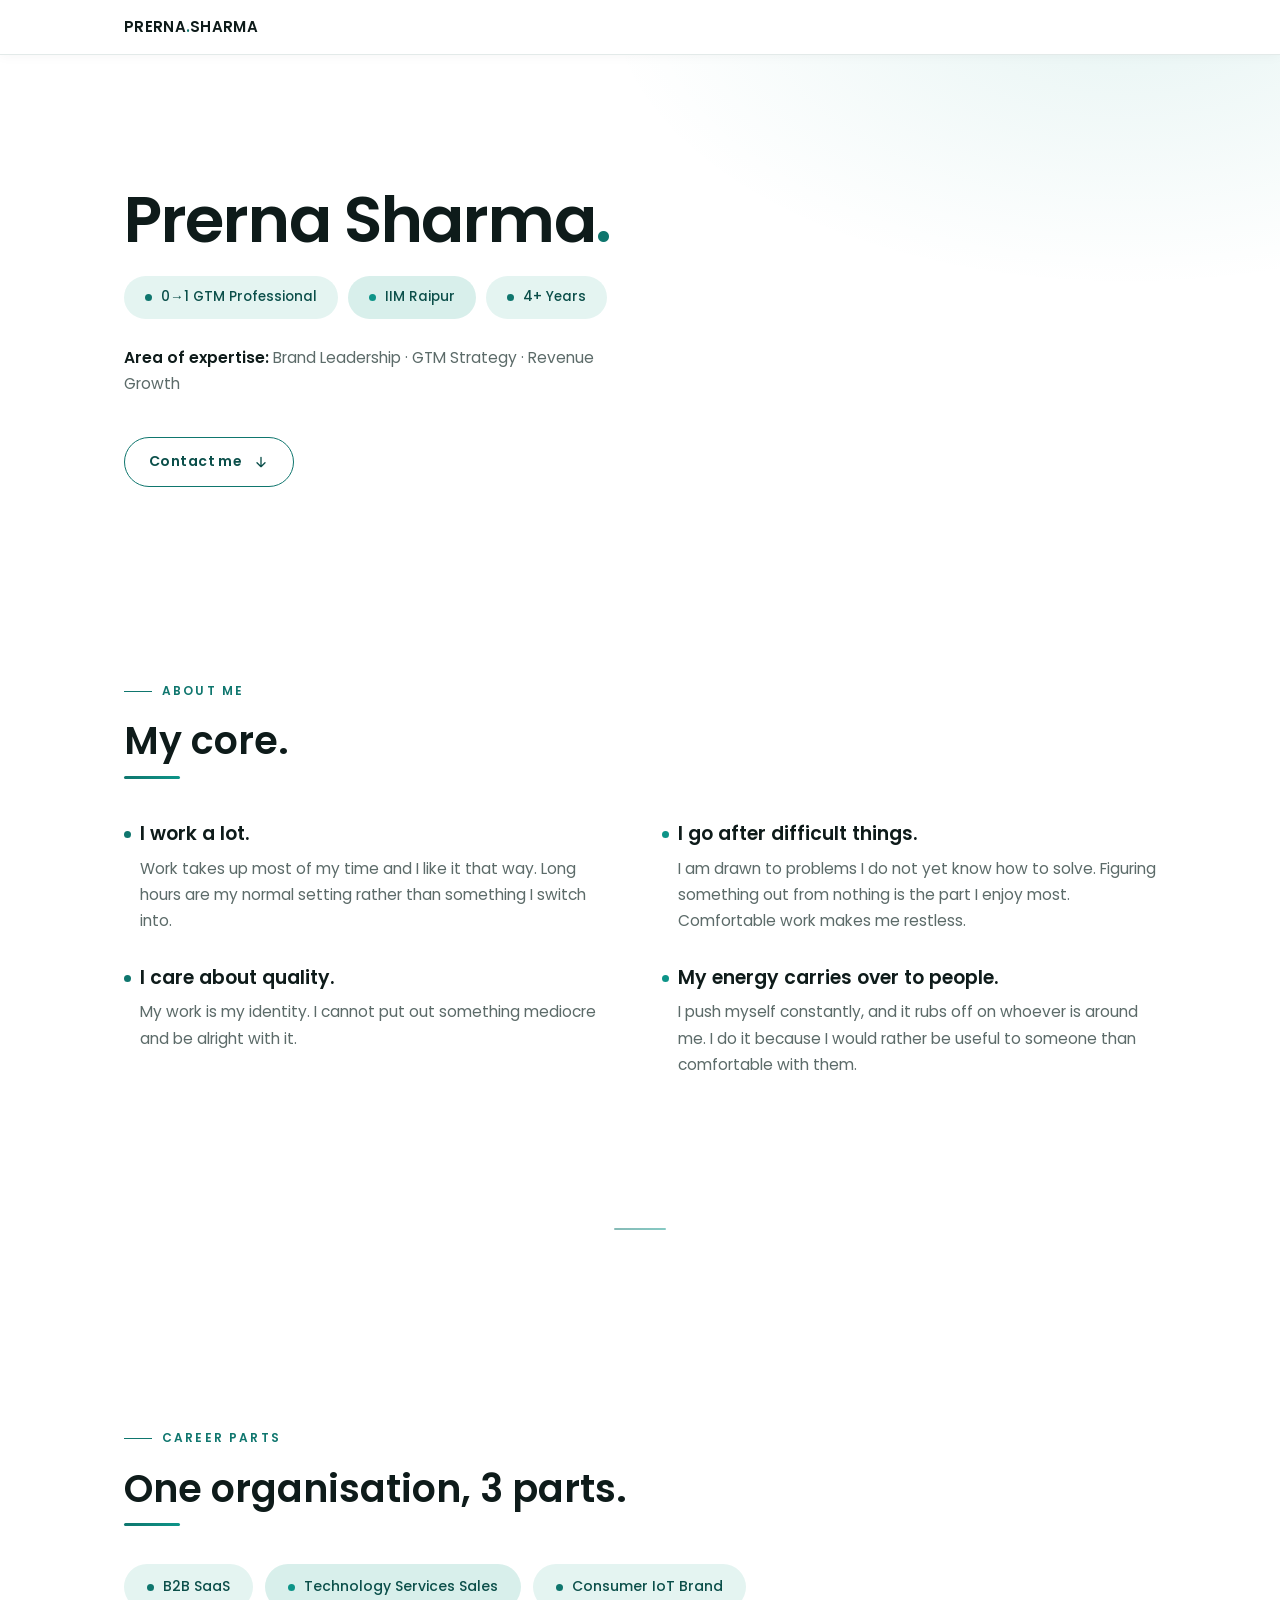
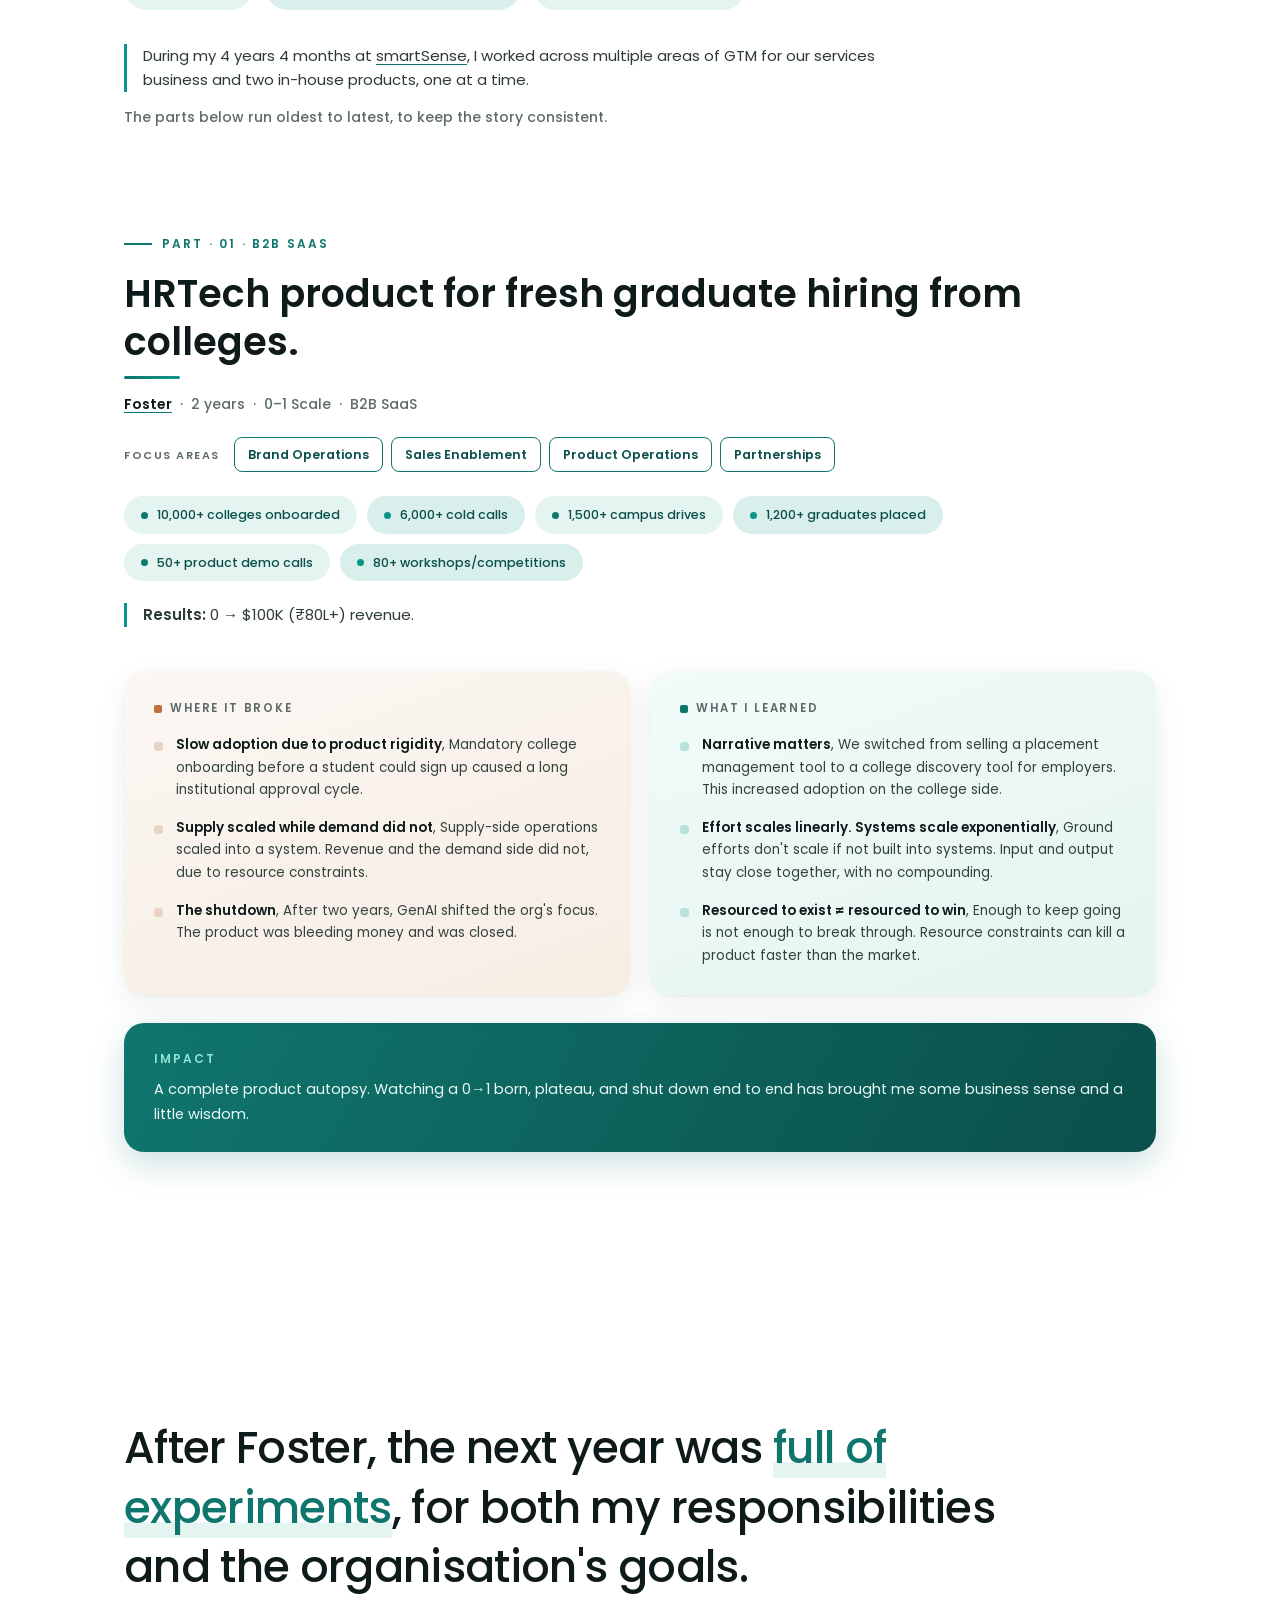
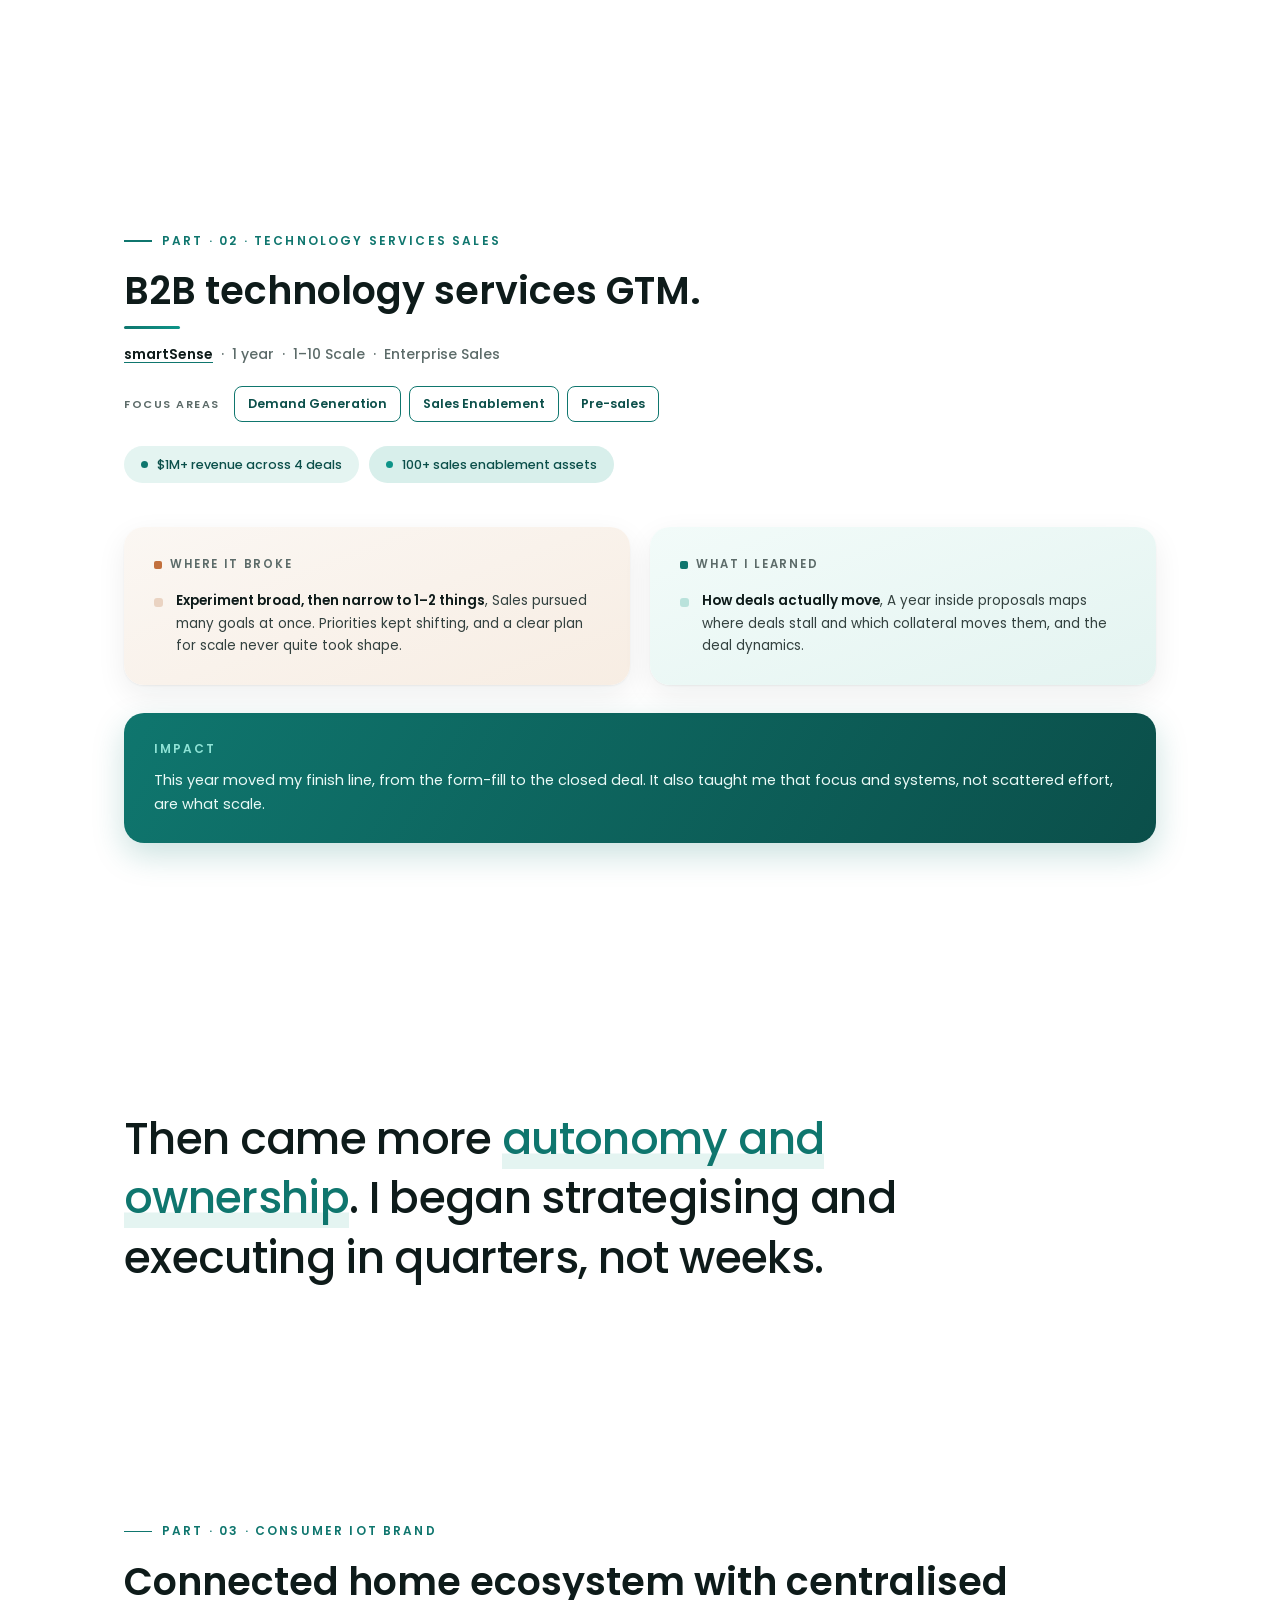
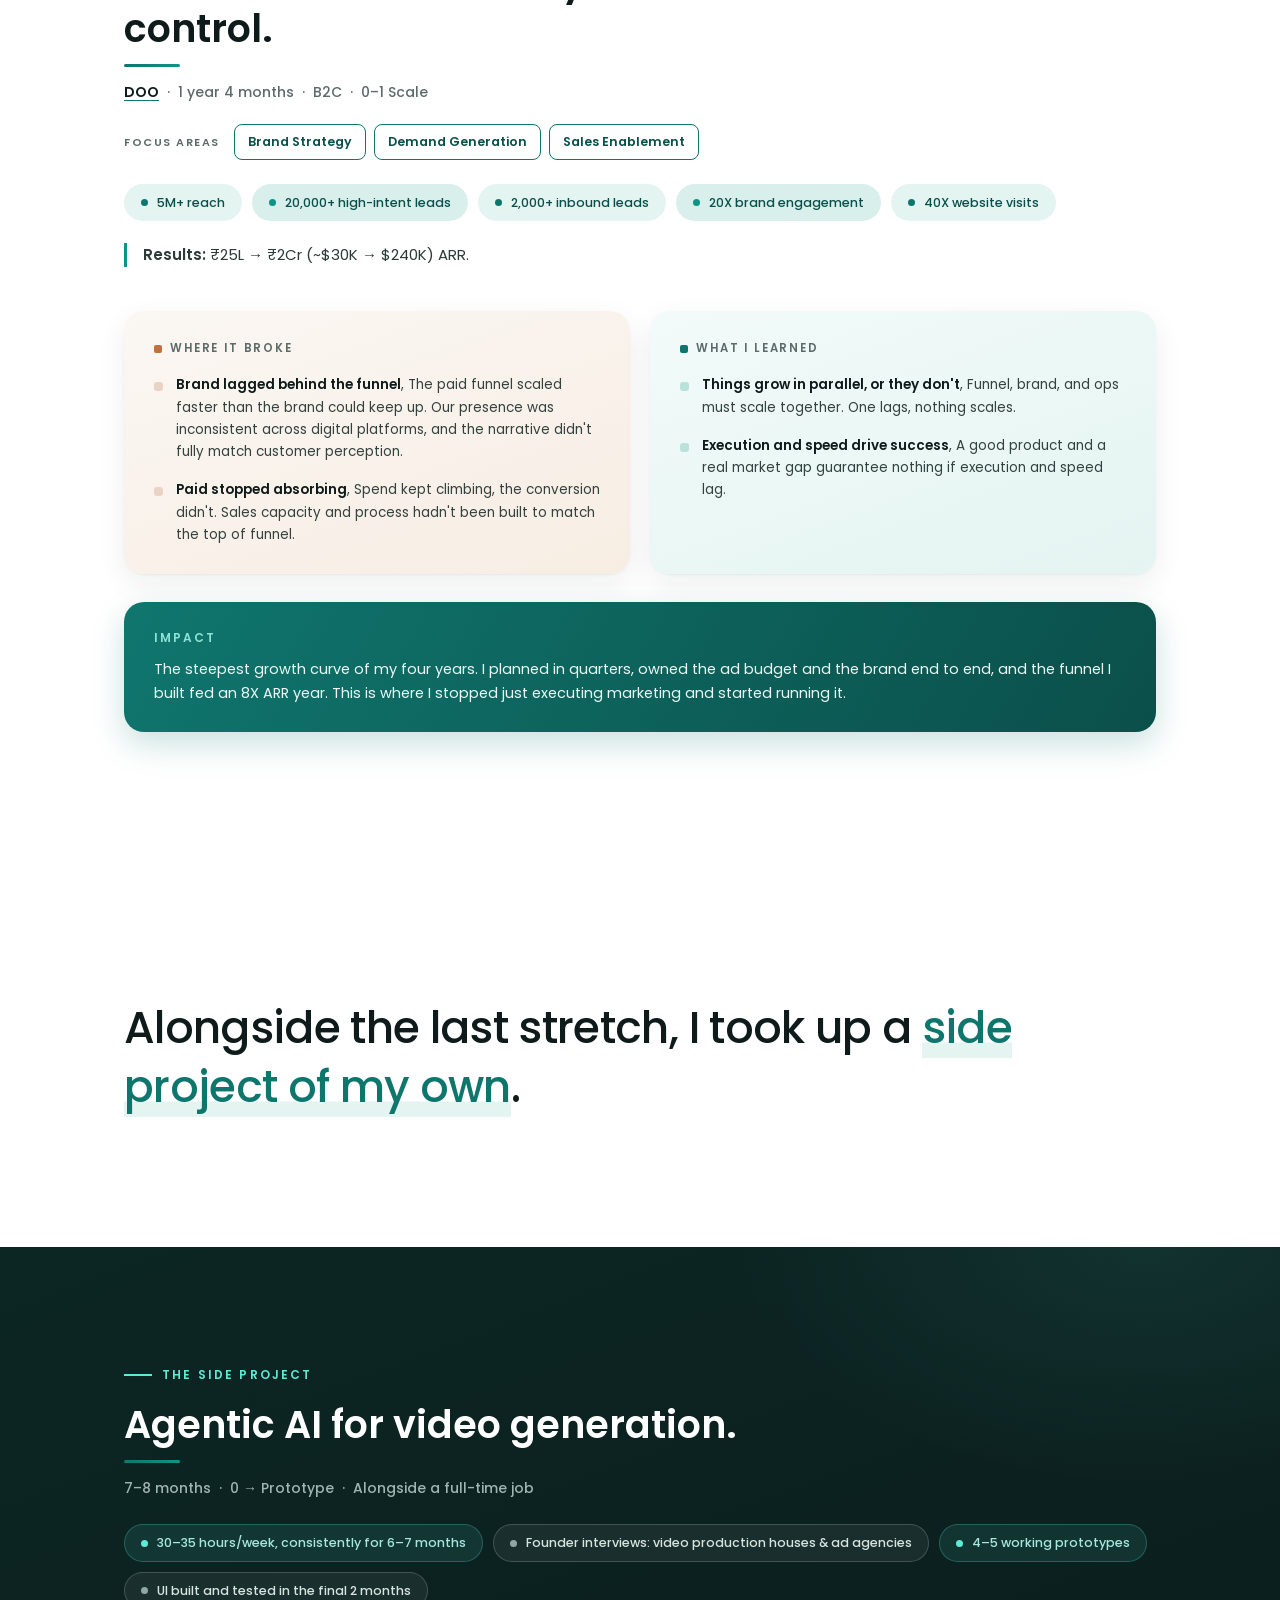
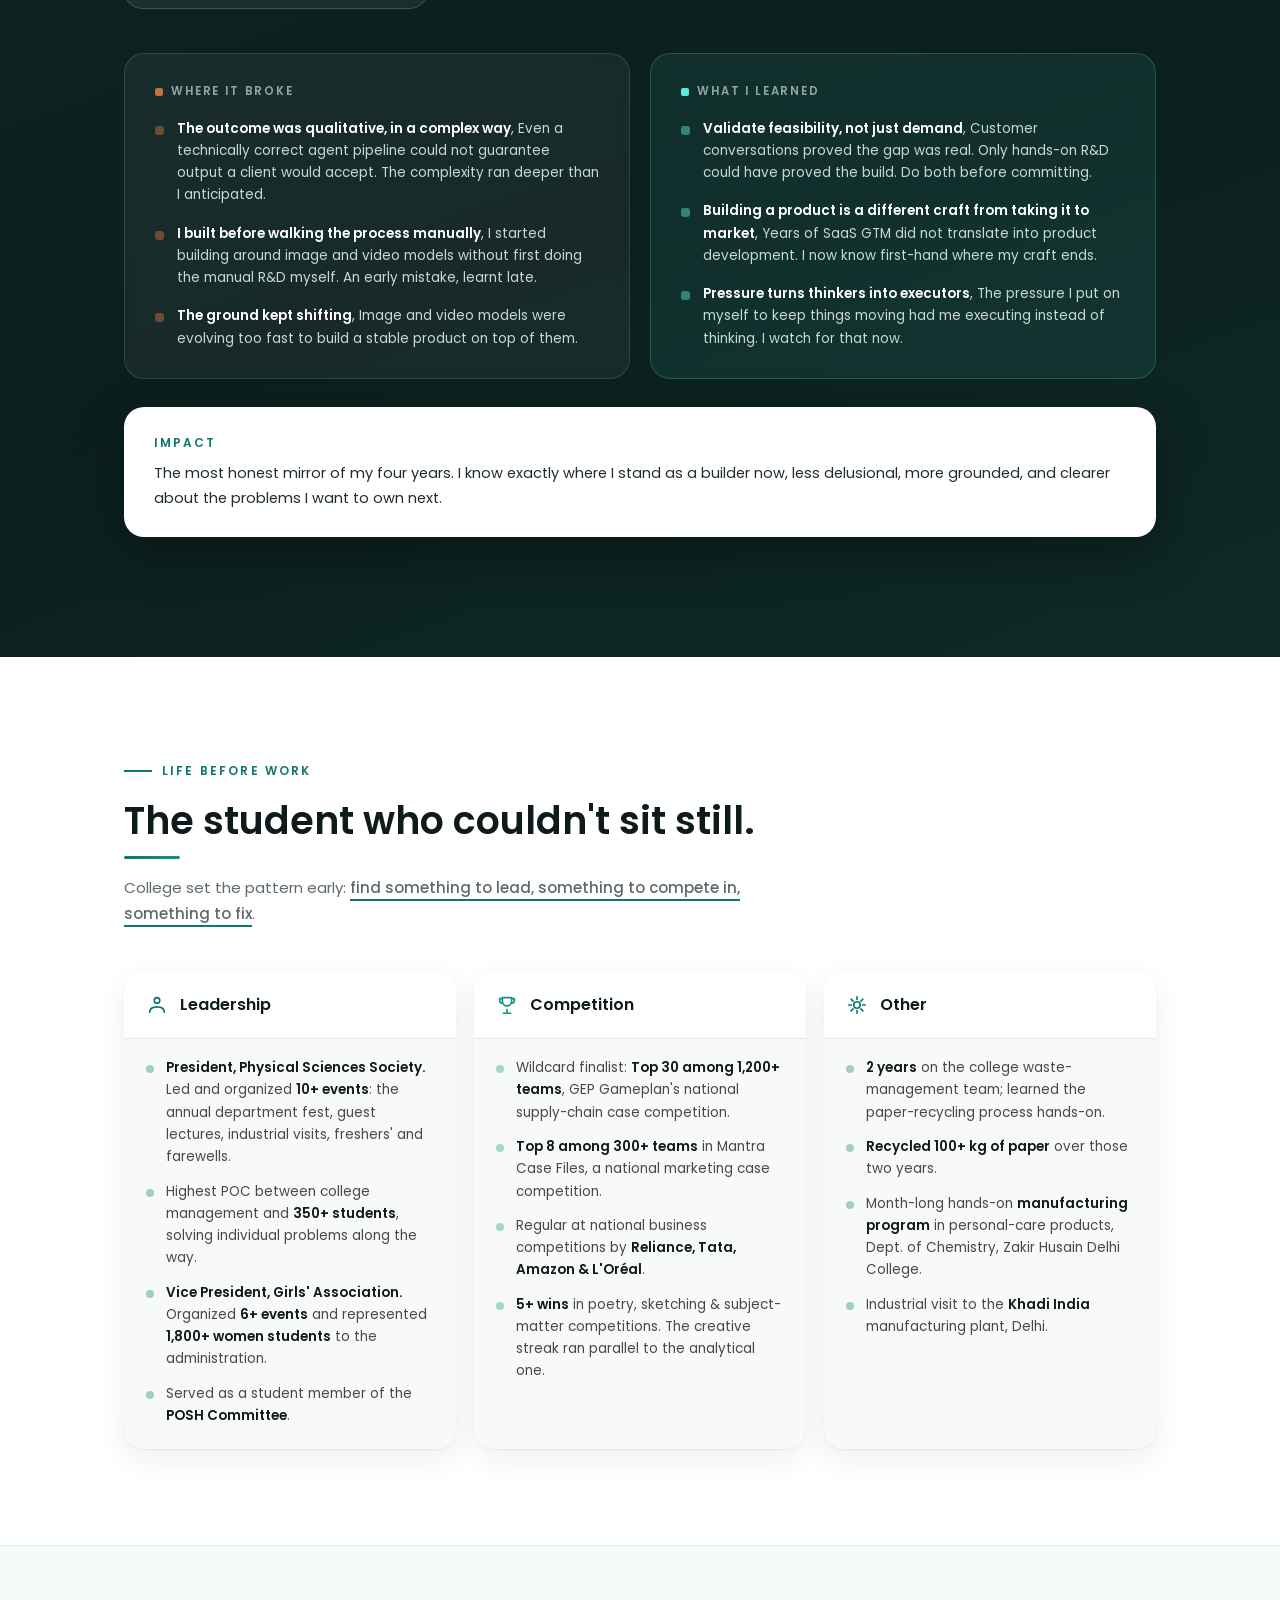
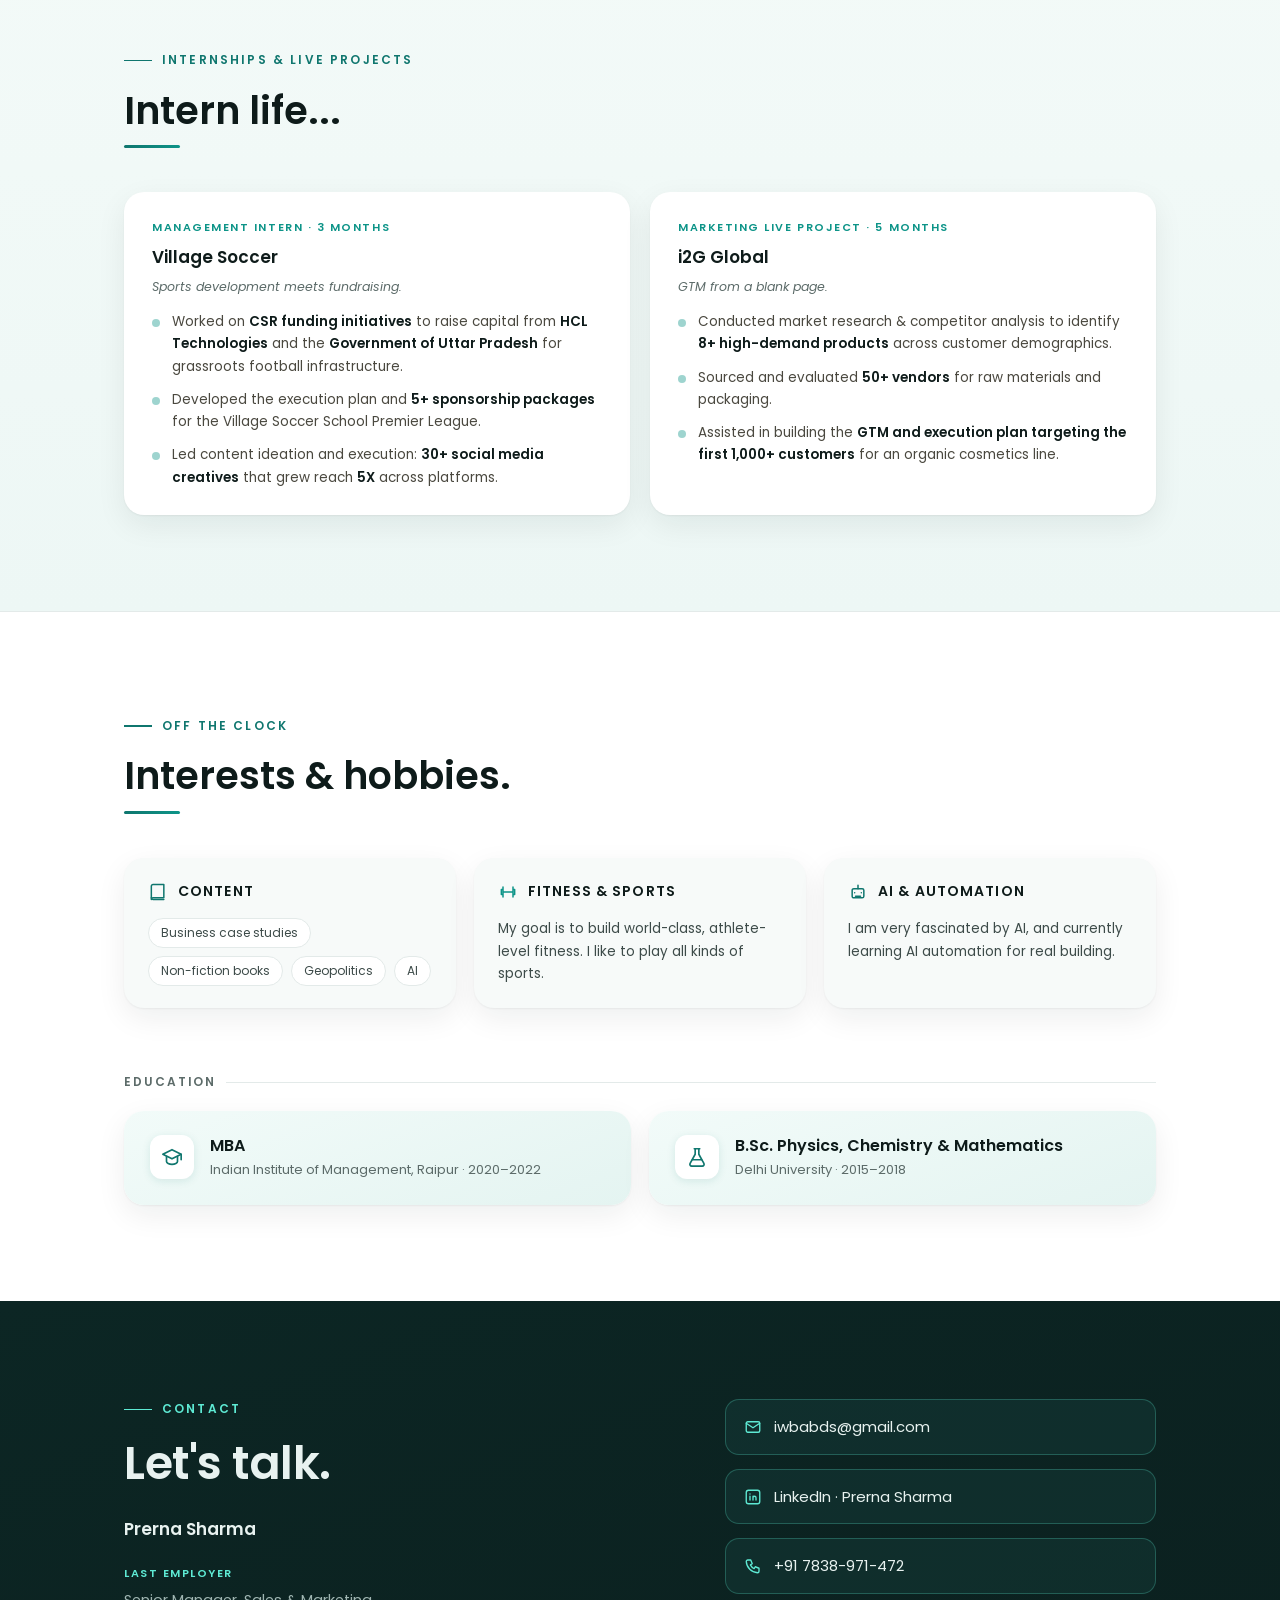
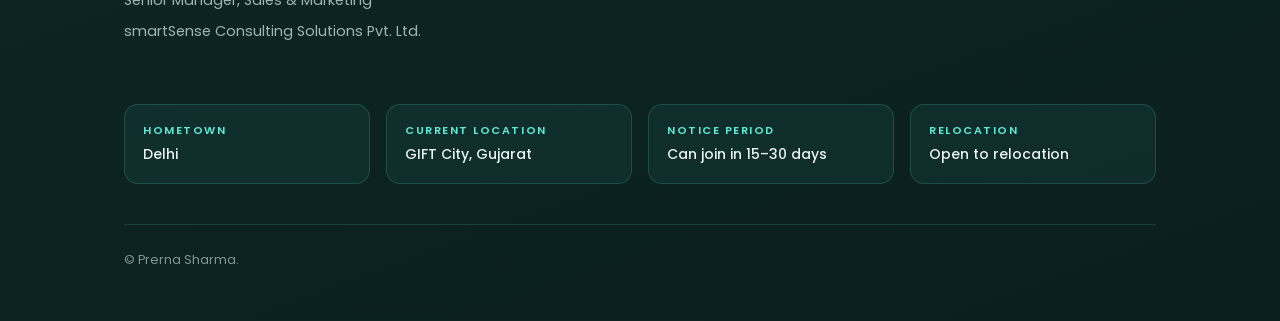
==== commit 5071343c: "Refactor landing and how I work sections in HTML" ====
--- a/index.html
+++ b/index.html
@@ -56,6 +56,34 @@
 .rv{opacity:0;transform:translateY(24px);transition:opacity .7s cubic-bezier(.22,.61,.36,1),transform .7s cubic-bezier(.22,.61,.36,1)}
 .rv.in{opacity:1;transform:none}
 a:focus-visible,button:focus-visible{outline:2px solid var(--olive);outline-offset:3px;border-radius:2px}
+
+/* LANDING */
+.lead{padding:130px 0 90px;position:relative;overflow:hidden}
+.lead::before{content:"";position:absolute;inset:0;background:radial-gradient(820px 460px at 88% -12%,rgba(13,148,136,.10),transparent 64%);pointer-events:none}
+.lead .wrap{position:relative}
+.lead-grid{display:block}
+.lead h1{font-size:clamp(38px,6.4vw,64px);line-height:1.08;letter-spacing:-.02em;margin-bottom:22px}
+.lead-chips{display:flex;flex-wrap:wrap;gap:10px;margin-bottom:26px}
+.lead-chips .d-chip{padding:9px 20px;font-size:13.5px}
+.lead-meta{color:var(--muted);font-size:15.5px;max-width:520px}
+.lead-meta b{color:var(--ink);font-weight:600}
+.lead-cta{margin-top:40px;display:inline-flex;align-items:center;gap:11px;font-size:14px;font-weight:600;letter-spacing:.03em;color:var(--olive-deep);border:1.5px solid var(--olive);border-radius:999px;padding:12px 24px;transition:all .25s}
+.lead-cta svg{width:16px;height:16px;fill:none;stroke:currentColor;stroke-width:2;stroke-linecap:round;stroke-linejoin:round;transition:transform .25s}
+.lead-cta:hover{background:var(--olive);color:#fff}
+.lead-cta:hover svg{transform:translateY(3px)}
+@media(max-width:820px){.lead{padding:104px 0 72px}}
+
+
+/* HOW I WORK */
+.hiw-grid{display:grid;grid-template-columns:1fr 1fr;gap:30px 44px;margin-top:42px}
+.hiw-item h3{font-size:19px;line-height:1.35;margin-bottom:9px;padding-left:16px;position:relative}
+.hiw-item h3::before{content:"";position:absolute;left:0;top:.52em;width:7px;height:7px;border-radius:50%;background:var(--olive)}
+.hiw-item:nth-child(even) h3::before{background:var(--clay)}
+.hiw-item p{color:var(--muted);font-size:15.5px;padding-left:16px}
+@media(max-width:780px){.hiw-grid{grid-template-columns:1fr;gap:26px}}
+#how-i-work{padding-bottom:190px}
+#how-i-work .wrap::after{content:"";display:block;width:52px;height:2px;margin:150px auto 0;background:linear-gradient(90deg,var(--olive),var(--clay));opacity:.5;border-radius:2px}
+@media(max-width:780px){#how-i-work{padding-bottom:110px}#how-i-work .wrap::after{margin-top:90px}}
 
 /* NAV */
 nav{position:sticky;top:0;z-index:50;background:rgba(255,255,255,.85);backdrop-filter:blur(10px);border-bottom:1px solid var(--line);box-shadow:0 1px 12px rgba(14,27,26,.04)}
@@ -179,23 +207,60 @@
   </div>
 </nav>
 
-<header class="hero" id="top">
-  <div class="wrap">
-    <div class="hero-tag rv"><i></i>4 years of professional journey</div>
-    <h1 class="rv">3 important parts.<br><em>GTM for 0→1.</em><br><span class="bet">+ 1 side project that taught me the most.</span></h1>
+<section class="lead" id="top">
+  <div class="wrap">
+    <div class="lead-grid">
+      <div>
+        <h1 class="rv">Prerna Sharma<span style="color:var(--olive)">.</span></h1>
+        <div class="lead-chips rv">
+          <span class="d-chip"><i></i>0&#8594;1 GTM Professional</span>
+          <span class="d-chip"><i></i>IIM Raipur</span>
+          <span class="d-chip"><i></i>4+ Years</span>
+        </div>
+        <p class="lead-meta rv"><b>Area of expertise:</b> Brand Leadership &middot; GTM Strategy &middot; Revenue Growth</p>
+        <a class="lead-cta rv" href="#contact">Contact me
+          <svg viewBox="0 0 24 24" aria-hidden="true"><path d="M12 5v14M6 13l6 6 6-6"/></svg>
+        </a>
+      </div>
+    </div>
+  </div>
+</section>
+
+<section id="how-i-work" class="chapter">
+  <div class="wrap">
+    <div class="eyebrow rv">About me</div>
+    <h2 class="sec-title rv">My core.</h2>
+    <div class="hiw-grid">
+      <div class="hiw-item rv">
+        <h3>I work a lot.</h3>
+        <p>Work takes up most of my time and I like it that way. Long hours are my normal setting rather than something I switch into.</p>
+      </div>
+      <div class="hiw-item rv">
+        <h3>I go after difficult things.</h3>
+        <p>I am drawn to problems I do not yet know how to solve. Figuring something out from nothing is the part I enjoy most. Comfortable work makes me restless.</p>
+      </div>
+      <div class="hiw-item rv">
+        <h3>I care about quality.</h3>
+        <p>My work is my identity. I cannot put out something mediocre and be alright with it.</p>
+      </div>
+      <div class="hiw-item rv">
+        <h3>My energy carries over to people.</h3>
+        <p>I push myself constantly, and it rubs off on whoever is around me. I do it because I would rather be useful to someone than comfortable with them.</p>
+      </div>
+    </div>
+  </div>
+</section>
+
+<section id="intro" class="chapter">
+  <div class="wrap">
+    <div class="eyebrow rv">Career parts</div>
+    <h2 class="sec-title rv">One organisation, 3 parts.</h2>
     <div class="hero-types rv">
       <span class="d-chip"><i></i>B2B SaaS</span>
       <span class="d-chip"><i></i>Technology Services Sales</span>
       <span class="d-chip"><i></i>Consumer IoT Brand</span>
     </div>
-  </div>
-</header>
-
-<section id="intro" class="chapter">
-  <div class="wrap">
-    <div class="eyebrow rv">Career parts</div>
-    <h2 class="sec-title rv">One organisation, 3 parts.</h2>
-    <p class="chapter-result rv">During my 4 years 3 months at <a href="https://www.smartsensesolutions.com/" target="_blank" rel="noopener" style="text-decoration:underline;text-decoration-color:var(--olive);text-underline-offset:3px;color:inherit">smartSense</a>, I worked across multiple areas of GTM for our services business and two in-house products, one at a time.</p>
+    <p class="chapter-result rv" style="margin-top:34px">During my 4 years 4 months at <a href="https://www.smartsensesolutions.com/" target="_blank" rel="noopener" style="text-decoration:underline;text-decoration-color:var(--olive);text-underline-offset:3px;color:inherit">smartSense</a>, I worked across multiple areas of GTM for our services business and two in-house products, one at a time.</p>
     <p class="chapter-meta rv" style="margin-top:14px">The parts below run oldest to latest, to keep the story consistent.</p>
   </div>
 </section>
@@ -205,7 +270,7 @@
     <div class="eyebrow rv">Part · 01 · B2B SaaS</div>
     <h2 class="sec-title rv">HRTech product for fresh graduate hiring from colleges.</h2>
     <p class="chapter-meta rv"><a href="https://fosterclub.io/" target="_blank" rel="noopener" style="text-decoration:underline;text-decoration-color:var(--olive);text-underline-offset:3px;color:var(--ink);font-weight:600">Foster</a> &nbsp;·&nbsp; 2 years &nbsp;·&nbsp; 0–1 Scale &nbsp;·&nbsp; B2B SaaS</p>
-    <div class="focus-row rv"><span class="focus-label">Focus areas</span><div class="focus-tags"><span class="focus-tag">Product Marketing</span><span class="focus-tag">Community-led Growth</span><span class="focus-tag">Field Marketing</span><span class="focus-tag">Brand Management</span></div></div>
+    <div class="focus-row rv"><span class="focus-label">Focus areas</span><div class="focus-tags"><span class="focus-tag">Brand Operations</span><span class="focus-tag">Sales Enablement</span><span class="focus-tag">Product Operations</span><span class="focus-tag">Partnerships</span></div></div>
     <div class="chapter-stats rv">
       <span class="d-chip"><i></i>10,000+ colleges onboarded</span>
       <span class="d-chip"><i></i>6,000+ cold calls</span>
@@ -214,7 +279,7 @@
       <span class="d-chip"><i></i>50+ product demo calls</span>
       <span class="d-chip"><i></i>80+ workshops/competitions</span>
     </div>
-    <p class="chapter-result rv"><b>Results:</b> 0 → $100K (₹80L+) revenue.<br><b>Ownership:</b> Day-to-day operations, end-to-end customer project delivery.</p>
+    <p class="chapter-result rv"><b>Results:</b> 0 → $100K (₹80L+) revenue.</p>
     <div class="chapter-grid">
       <div class="chapter-col wrong rv"><h4><i></i>Where it broke</h4>
         <ul>
@@ -246,12 +311,11 @@
     <div class="eyebrow rv">Part · 02 · Technology Services Sales</div>
     <h2 class="sec-title rv">B2B technology services GTM.</h2>
     <p class="chapter-meta rv"><a href="https://www.smartsensesolutions.com/" target="_blank" rel="noopener" style="text-decoration:underline;text-decoration-color:var(--olive);text-underline-offset:3px;color:var(--ink);font-weight:600">smartSense</a> &nbsp;·&nbsp; 1 year &nbsp;·&nbsp; 1–10 Scale &nbsp;·&nbsp; Enterprise Sales</p>
-    <div class="focus-row rv"><span class="focus-label">Focus areas</span><div class="focus-tags"><span class="focus-tag">ABM</span><span class="focus-tag">Sales Enablement</span><span class="focus-tag">LinkedIn Paid</span><span class="focus-tag">Pre-sales</span></div></div>
+    <div class="focus-row rv"><span class="focus-label">Focus areas</span><div class="focus-tags"><span class="focus-tag">Demand Generation</span><span class="focus-tag">Sales Enablement</span><span class="focus-tag">Pre-sales</span></div></div>
     <div class="chapter-stats rv">
       <span class="d-chip"><i></i>$1M+ revenue across 4 deals</span>
       <span class="d-chip"><i></i>100+ sales enablement assets</span>
     </div>
-    <p class="chapter-result rv"><b>Ownership:</b> Pre-sales operations, LinkedIn paid funnel, sales enablement.</p>
     <div class="chapter-grid">
       <div class="chapter-col wrong rv"><h4><i></i>Where it broke</h4>
         <ul>
@@ -278,8 +342,8 @@
   <div class="wrap">
     <div class="eyebrow rv">Part · 03 · Consumer IoT Brand</div>
     <h2 class="sec-title rv">Connected home ecosystem with centralised control.</h2>
-    <p class="chapter-meta rv"><a href="https://thedoo.io/" target="_blank" rel="noopener" style="text-decoration:underline;text-decoration-color:var(--olive);text-underline-offset:3px;color:var(--ink);font-weight:600">DOO</a> &nbsp;·&nbsp; 1 year &nbsp;·&nbsp; B2C &nbsp;·&nbsp; 0–1 Scale</p>
-    <div class="focus-row rv"><span class="focus-label">Focus areas</span><div class="focus-tags"><span class="focus-tag">Performance Marketing</span><span class="focus-tag">Brand Strategy</span><span class="focus-tag">Content Strategy</span><span class="focus-tag">Partnerships</span></div></div>
+    <p class="chapter-meta rv"><a href="https://thedoo.io/" target="_blank" rel="noopener" style="text-decoration:underline;text-decoration-color:var(--olive);text-underline-offset:3px;color:var(--ink);font-weight:600">DOO</a> &nbsp;·&nbsp; 1 year 4 months &nbsp;·&nbsp; B2C &nbsp;·&nbsp; 0–1 Scale</p>
+    <div class="focus-row rv"><span class="focus-label">Focus areas</span><div class="focus-tags"><span class="focus-tag">Brand Strategy</span><span class="focus-tag">Demand Generation</span><span class="focus-tag">Sales Enablement</span></div></div>
     <div class="chapter-stats rv">
       <span class="d-chip"><i></i>5M+ reach</span>
       <span class="d-chip"><i></i>20,000+ high-intent leads</span>
@@ -287,7 +351,7 @@
       <span class="d-chip"><i></i>20X brand engagement</span>
       <span class="d-chip"><i></i>40X website visits</span>
     </div>
-    <p class="chapter-result rv"><b>Results:</b> ₹25L → ₹2Cr (~$30K → $240K) ARR.<br><b>Ownership:</b> Monthly/quarterly Ads strategy &amp; budget management, end-to-end brand management.</p>
+    <p class="chapter-result rv"><b>Results:</b> ₹25L → ₹2Cr (~$30K → $240K) ARR.</p>
     <div class="chapter-grid">
       <div class="chapter-col wrong rv"><h4><i></i>Where it broke</h4>
         <ul>
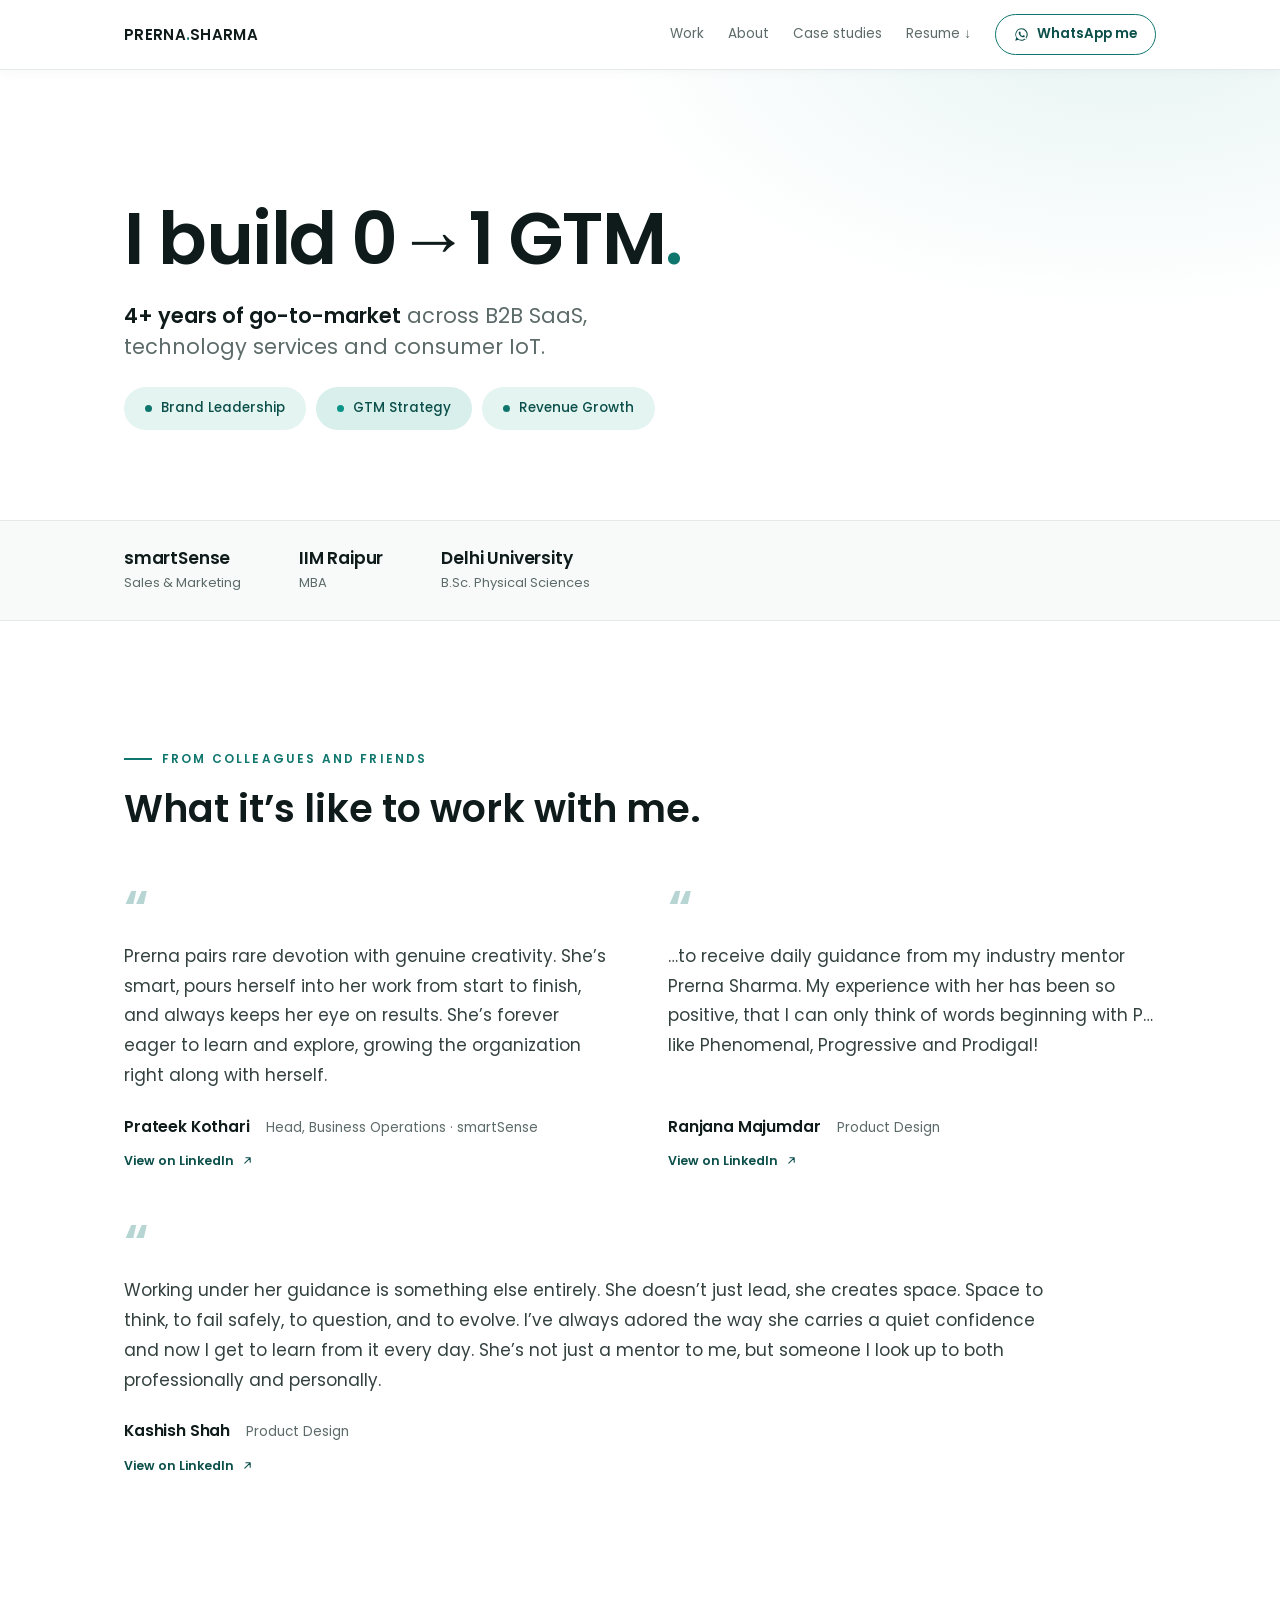
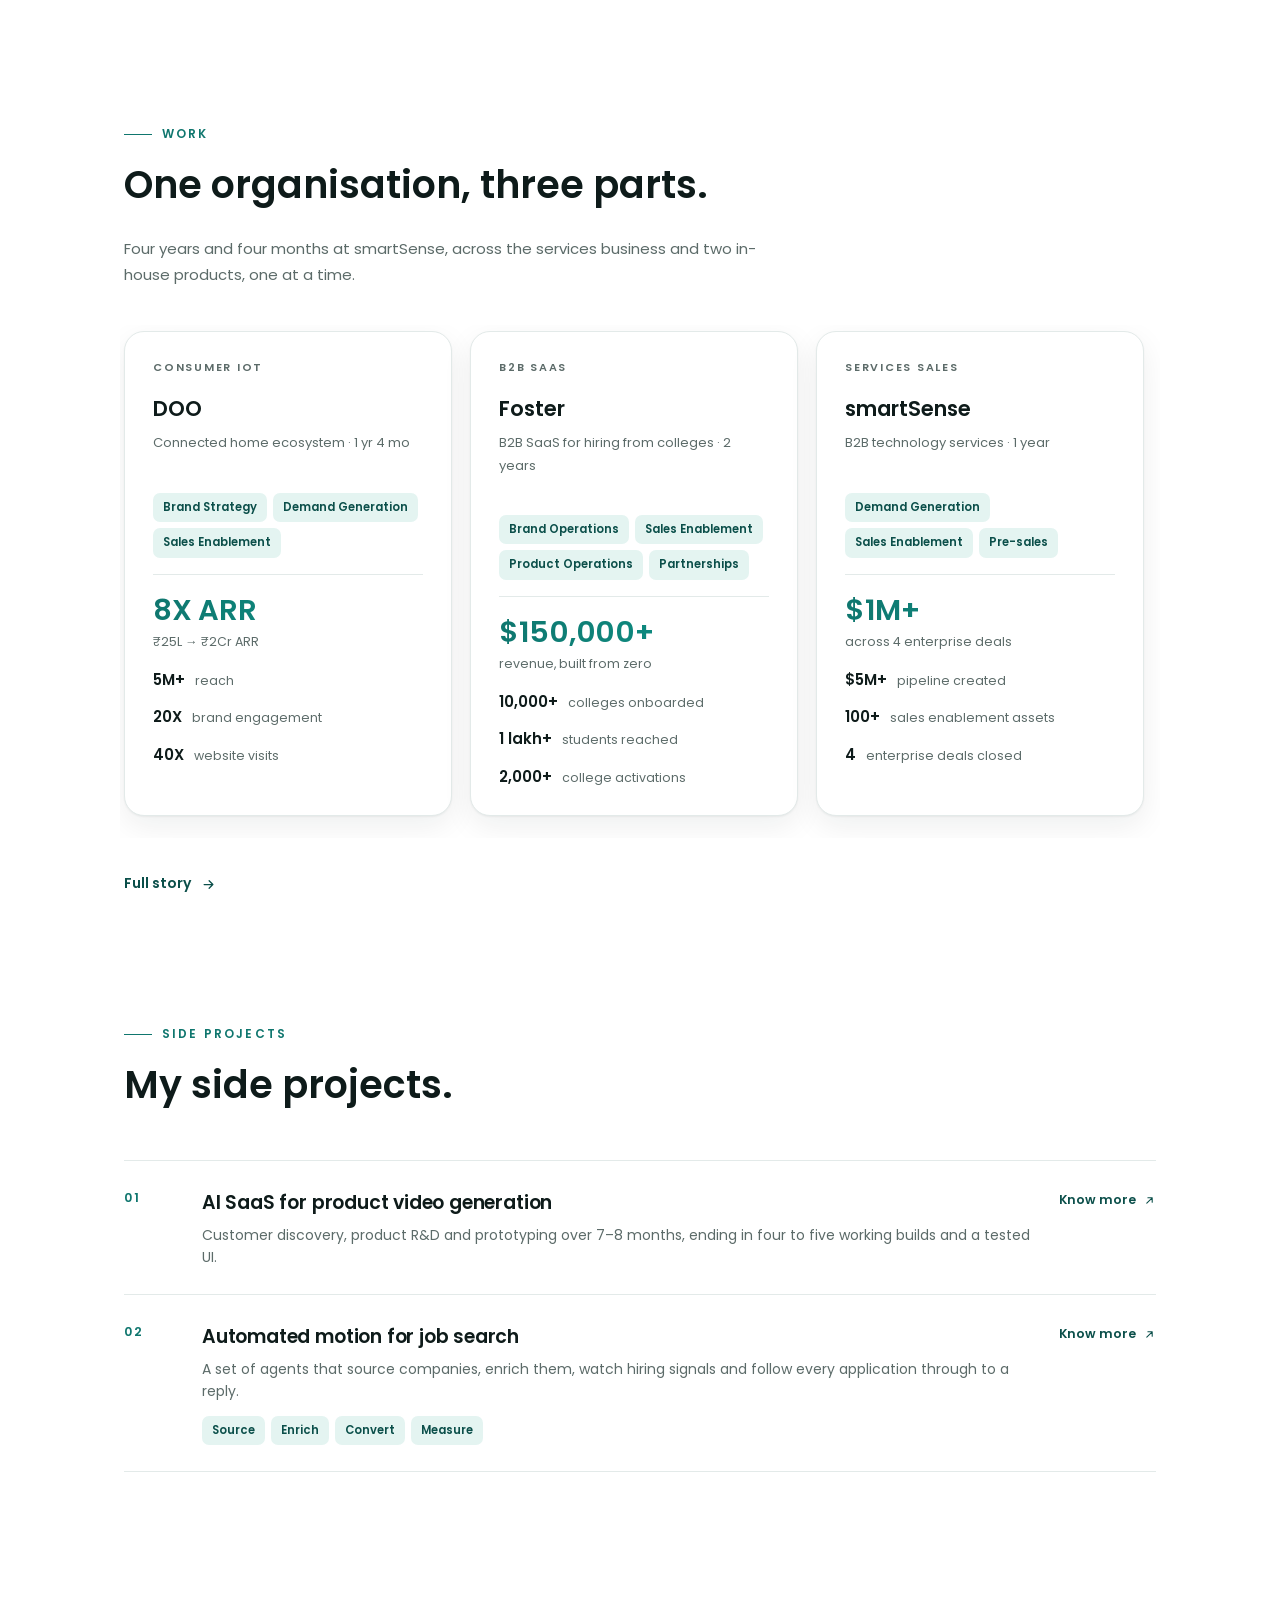
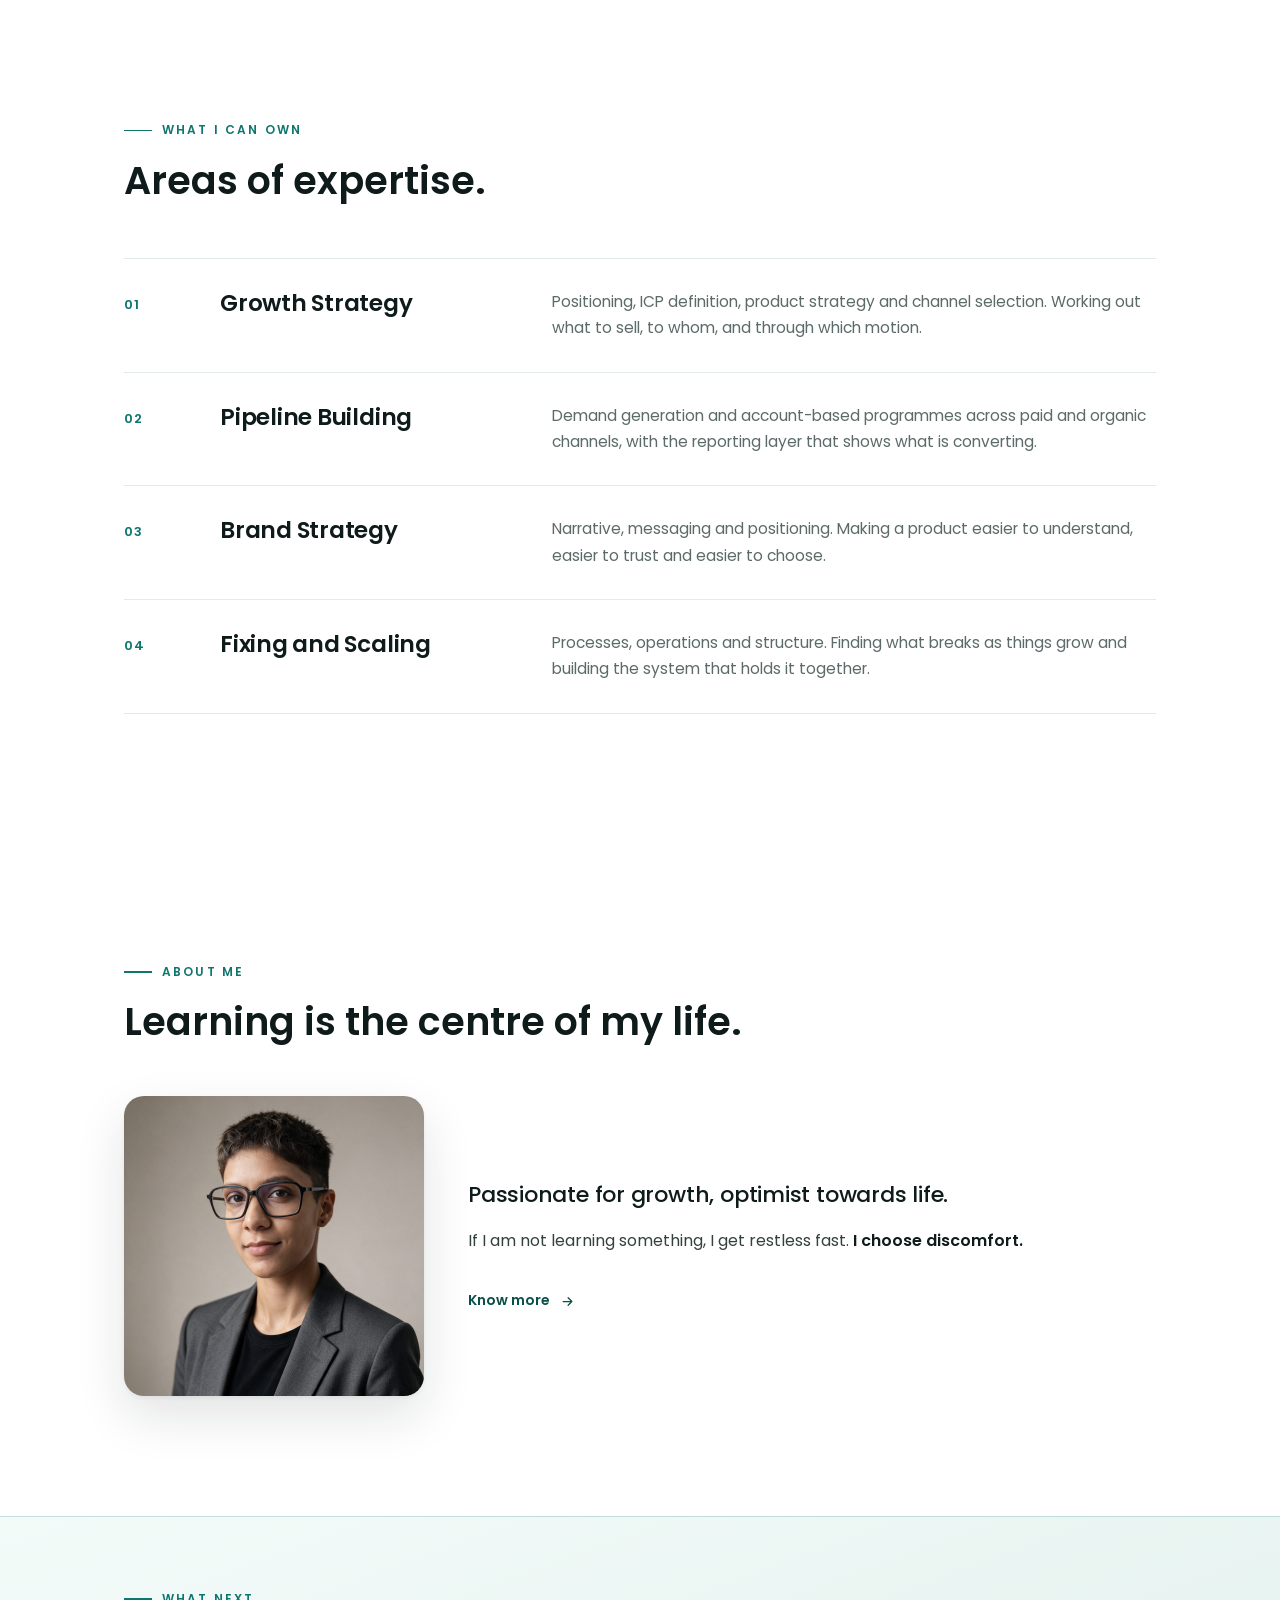
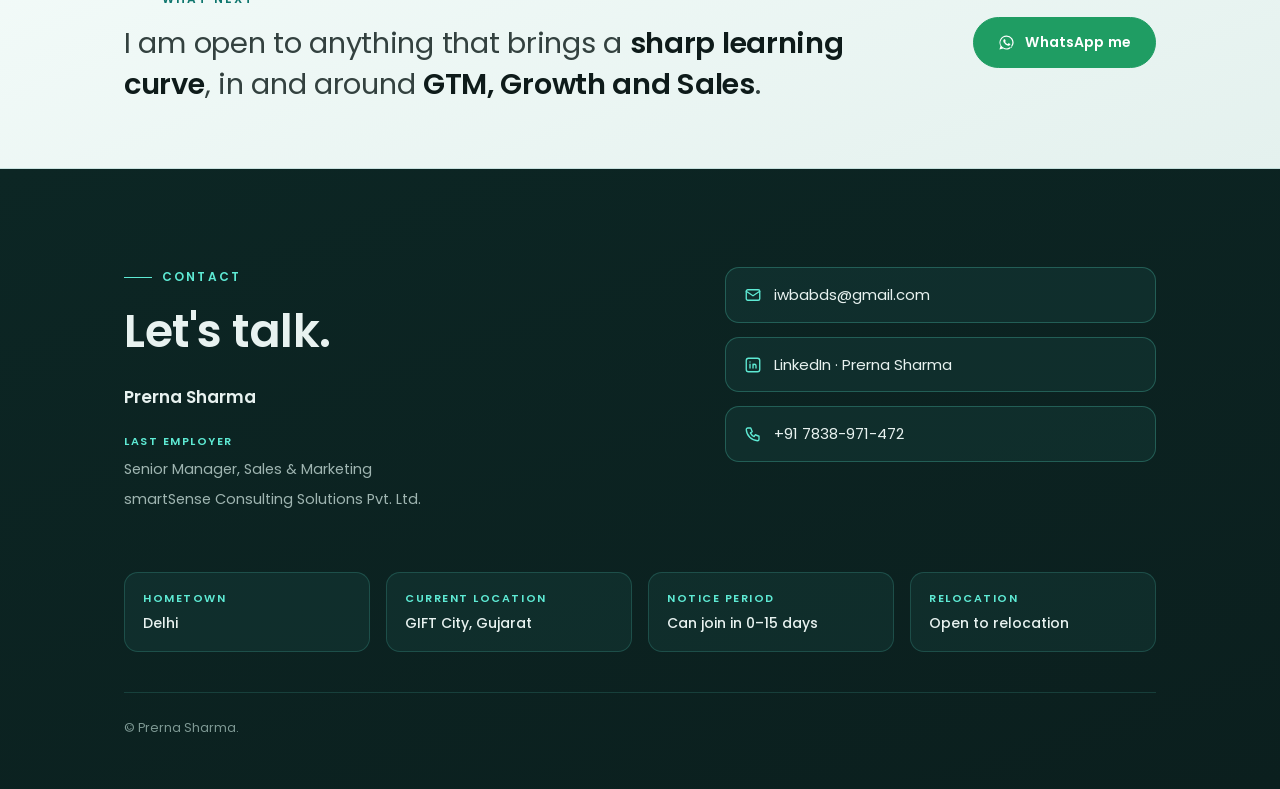
==== commit d1c8b44a: "Add files via upload" ====
--- a/index.html
+++ b/index.html
@@ -1,6 +1,35 @@
 <!DOCTYPE html>
 <html lang="en">
 <head>
+<meta charset="UTF-8">
+<meta name="viewport" content="width=device-width, initial-scale=1.0">
+<meta name="description" content="GTM and growth marketing across B2B SaaS, technology services and consumer IoT. Four years building demand generation, product marketing and brand from zero.">
+<meta name="author" content="Prerna Sharma">
+<meta name="robots" content="index, follow">
+<meta name="theme-color" content="#0F766E">
+<link rel="canonical" href="https://prerna-sharma-portfolio.vercel.app/">
+
+<!-- Open Graph: WhatsApp, LinkedIn, Facebook, Slack -->
+<meta property="og:type" content="website">
+<meta property="og:site_name" content="Prerna Sharma">
+<meta property="og:locale" content="en_IN">
+<meta property="og:url" content="https://prerna-sharma-portfolio.vercel.app/">
+<meta property="og:title" content="Prerna Sharma &middot; I build 0&#8594;1 GTM">
+<meta property="og:description" content="GTM and growth marketing across B2B SaaS, technology services and consumer IoT. Four years building demand generation, product marketing and brand from zero.">
+<meta property="og:image" content="https://prerna-sharma-portfolio.vercel.app/og-image.png">
+<meta property="og:image:secure_url" content="https://prerna-sharma-portfolio.vercel.app/og-image.png">
+<meta property="og:image:type" content="image/png">
+<meta property="og:image:width" content="1200">
+<meta property="og:image:height" content="630">
+<meta property="og:image:alt" content="Prerna Sharma. I build 0 to 1 GTM. Four years of go-to-market across B2B SaaS, technology services and consumer IoT.">
+
+<!-- X / Twitter -->
+<meta name="twitter:card" content="summary_large_image">
+<meta name="twitter:title" content="Prerna Sharma &middot; I build 0&#8594;1 GTM">
+<meta name="twitter:description" content="GTM and growth marketing across B2B SaaS, technology services and consumer IoT. Four years building demand generation, product marketing and brand from zero.">
+<meta name="twitter:image" content="https://prerna-sharma-portfolio.vercel.app/og-image.png">
+<meta name="twitter:image:alt" content="Prerna Sharma. I build 0 to 1 GTM. Four years of go-to-market across B2B SaaS, technology services and consumer IoT.">
+
 <!-- Google Tag Manager -->
 <script>(function(w,d,s,l,i){w[l]=w[l]||[];w[l].push({'gtm.start':
 new Date().getTime(),event:'gtm.js'});var f=d.getElementsByTagName(s)[0],
@@ -26,9 +55,7 @@
 <script> (function(ss,ex){ window.ldfdr=window.ldfdr||function(){(ldfdr._q=ldfdr._q||[]).push([].slice.call(arguments));}; (function(d,s){ fs=d.getElementsByTagName(s)[0]; function ce(src){ var cs=d.createElement(s); cs.src=src; cs.async=1; fs.parentNode.insertBefore(cs,fs); }; ce('https://sc.lfeeder.com/lftracker_v1_'+ss+(ex?'_'+ex:'')+'.js'); })(document,'script'); })('kn9Eq4R0Lbj8RlvP'); </script>
 <!-- End Leadfeeder Tracking -->
 
-<meta charset="UTF-8">
-<meta name="viewport" content="width=device-width, initial-scale=1.0">
-<title>Prerna Sharma · GTM &amp; Growth Marketing</title>
+<title>Prerna Sharma &middot; I build 0&#8594;1 GTM</title>
 <link rel="preconnect" href="https://fonts.googleapis.com">
 <link rel="preconnect" href="https://fonts.gstatic.com" crossorigin>
 <link href="https://fonts.googleapis.com/css2?family=Poppins:wght@400;500;600&display=swap" rel="stylesheet">
@@ -193,221 +220,7 @@
 .chapter-shaped{margin-top:28px;border-radius:20px;padding:26px 30px;background:linear-gradient(120deg,var(--olive) 0%,var(--olive-deep) 100%);box-shadow:0 12px 32px rgba(15,118,110,.22)}
 .chapter-shaped .sh-label{font-size:12px;letter-spacing:.16em;text-transform:uppercase;color:#8FE3D6;font-weight:600;margin-bottom:8px}
 .chapter-shaped p{font-size:14.5px;color:#EAFAF7;line-height:1.7}
-</style>
-</head>
-<body>
-<!-- Google Tag Manager (noscript) -->
-<noscript><iframe src="https://www.googletagmanager.com/ns.html?id=GTM-KL24WRMT"
-height="0" width="0" style="display:none;visibility:hidden"></iframe></noscript>
-<!-- End Google Tag Manager (noscript) -->
-
-<nav>
-  <div class="nav-in">
-    <a class="logo" href="#top">PRERNA<span>.</span>SHARMA</a>
-  </div>
-</nav>
-
-<section class="lead" id="top">
-  <div class="wrap">
-    <div class="lead-grid">
-      <div>
-        <h1 class="rv">Prerna Sharma<span style="color:var(--olive)">.</span></h1>
-        <div class="lead-chips rv">
-          <span class="d-chip"><i></i>0&#8594;1 GTM Professional</span>
-          <span class="d-chip"><i></i>IIM Raipur</span>
-          <span class="d-chip"><i></i>4+ Years</span>
-        </div>
-        <p class="lead-meta rv"><b>Area of expertise:</b> Brand Leadership &middot; GTM Strategy &middot; Revenue Growth</p>
-        <a class="lead-cta rv" href="#contact">Contact me
-          <svg viewBox="0 0 24 24" aria-hidden="true"><path d="M12 5v14M6 13l6 6 6-6"/></svg>
-        </a>
-      </div>
-    </div>
-  </div>
-</section>
-
-<section id="how-i-work" class="chapter">
-  <div class="wrap">
-    <div class="eyebrow rv">About me</div>
-    <h2 class="sec-title rv">My core.</h2>
-    <div class="hiw-grid">
-      <div class="hiw-item rv">
-        <h3>I work a lot.</h3>
-        <p>Work takes up most of my time and I like it that way. Long hours are my normal setting rather than something I switch into.</p>
-      </div>
-      <div class="hiw-item rv">
-        <h3>I go after difficult things.</h3>
-        <p>I am drawn to problems I do not yet know how to solve. Figuring something out from nothing is the part I enjoy most. Comfortable work makes me restless.</p>
-      </div>
-      <div class="hiw-item rv">
-        <h3>I care about quality.</h3>
-        <p>My work is my identity. I cannot put out something mediocre and be alright with it.</p>
-      </div>
-      <div class="hiw-item rv">
-        <h3>My energy carries over to people.</h3>
-        <p>I push myself constantly, and it rubs off on whoever is around me. I do it because I would rather be useful to someone than comfortable with them.</p>
-      </div>
-    </div>
-  </div>
-</section>
-
-<section id="intro" class="chapter">
-  <div class="wrap">
-    <div class="eyebrow rv">Career parts</div>
-    <h2 class="sec-title rv">One organisation, 3 parts.</h2>
-    <div class="hero-types rv">
-      <span class="d-chip"><i></i>B2B SaaS</span>
-      <span class="d-chip"><i></i>Technology Services Sales</span>
-      <span class="d-chip"><i></i>Consumer IoT Brand</span>
-    </div>
-    <p class="chapter-result rv" style="margin-top:34px">During my 4 years 4 months at <a href="https://www.smartsensesolutions.com/" target="_blank" rel="noopener" style="text-decoration:underline;text-decoration-color:var(--olive);text-underline-offset:3px;color:inherit">smartSense</a>, I worked across multiple areas of GTM for our services business and two in-house products, one at a time.</p>
-    <p class="chapter-meta rv" style="margin-top:14px">The parts below run oldest to latest, to keep the story consistent.</p>
-  </div>
-</section>
-
-<section id="part1" class="chapter">
-  <div class="wrap">
-    <div class="eyebrow rv">Part · 01 · B2B SaaS</div>
-    <h2 class="sec-title rv">HRTech product for fresh graduate hiring from colleges.</h2>
-    <p class="chapter-meta rv"><a href="https://fosterclub.io/" target="_blank" rel="noopener" style="text-decoration:underline;text-decoration-color:var(--olive);text-underline-offset:3px;color:var(--ink);font-weight:600">Foster</a> &nbsp;·&nbsp; 2 years &nbsp;·&nbsp; 0–1 Scale &nbsp;·&nbsp; B2B SaaS</p>
-    <div class="focus-row rv"><span class="focus-label">Focus areas</span><div class="focus-tags"><span class="focus-tag">Brand Operations</span><span class="focus-tag">Sales Enablement</span><span class="focus-tag">Product Operations</span><span class="focus-tag">Partnerships</span></div></div>
-    <div class="chapter-stats rv">
-      <span class="d-chip"><i></i>10,000+ colleges onboarded</span>
-      <span class="d-chip"><i></i>6,000+ cold calls</span>
-      <span class="d-chip"><i></i>1,500+ campus drives</span>
-      <span class="d-chip"><i></i>1,200+ graduates placed</span>
-      <span class="d-chip"><i></i>50+ product demo calls</span>
-      <span class="d-chip"><i></i>80+ workshops/competitions</span>
-    </div>
-    <p class="chapter-result rv"><b>Results:</b> 0 → $100K (₹80L+) revenue.</p>
-    <div class="chapter-grid">
-      <div class="chapter-col wrong rv"><h4><i></i>Where it broke</h4>
-        <ul>
-          <li><b>Slow adoption due to product rigidity</b>, Mandatory college onboarding before a student could sign up caused a long institutional approval cycle.</li>
-          <li><b>Supply scaled while demand did not</b>, Supply-side operations scaled into a system. Revenue and the demand side did not, due to resource constraints.</li>
-          <li><b>The shutdown</b>, After two years, GenAI shifted the org's focus. The product was bleeding money and was closed.</li>
-        </ul>
-      </div>
-      <div class="chapter-col learned rv"><h4><i></i>What I learned</h4>
-        <ul>
-          <li><b>Narrative matters</b>, We switched from selling a placement management tool to a college discovery tool for employers. This increased adoption on the college side.</li>
-          <li><b>Effort scales linearly. Systems scale exponentially</b>, Ground efforts don't scale if not built into systems. Input and output stay close together, with no compounding.</li>
-          <li><b>Resourced to exist ≠ resourced to win</b>, Enough to keep going is not enough to break through. Resource constraints can kill a product faster than the market.</li>
-        </ul>
-      </div>
-    </div>
-    <div class="chapter-shaped rv"><div class="sh-label">Impact</div><p>A complete product autopsy. Watching a 0→1 born, plateau, and shut down end to end has brought me some business sense and a little wisdom.</p></div>
-  </div>
-</section>
-
-<section class="transition">
-  <div class="wrap">
-    <p class="rv">After Foster, the next year was <em>full of experiments</em>, for both my responsibilities and the organisation's goals.</p>
-  </div>
-</section>
-
-<section id="part2" class="chapter">
-  <div class="wrap">
-    <div class="eyebrow rv">Part · 02 · Technology Services Sales</div>
-    <h2 class="sec-title rv">B2B technology services GTM.</h2>
-    <p class="chapter-meta rv"><a href="https://www.smartsensesolutions.com/" target="_blank" rel="noopener" style="text-decoration:underline;text-decoration-color:var(--olive);text-underline-offset:3px;color:var(--ink);font-weight:600">smartSense</a> &nbsp;·&nbsp; 1 year &nbsp;·&nbsp; 1–10 Scale &nbsp;·&nbsp; Enterprise Sales</p>
-    <div class="focus-row rv"><span class="focus-label">Focus areas</span><div class="focus-tags"><span class="focus-tag">Demand Generation</span><span class="focus-tag">Sales Enablement</span><span class="focus-tag">Pre-sales</span></div></div>
-    <div class="chapter-stats rv">
-      <span class="d-chip"><i></i>$1M+ revenue across 4 deals</span>
-      <span class="d-chip"><i></i>100+ sales enablement assets</span>
-    </div>
-    <div class="chapter-grid">
-      <div class="chapter-col wrong rv"><h4><i></i>Where it broke</h4>
-        <ul>
-          <li><b>Experiment broad, then narrow to 1–2 things</b>, Sales pursued many goals at once. Priorities kept shifting, and a clear plan for scale never quite took shape.</li>
-        </ul>
-      </div>
-      <div class="chapter-col learned rv"><h4><i></i>What I learned</h4>
-        <ul>
-          <li><b>How deals actually move</b>, A year inside proposals maps where deals stall and which collateral moves them, and the deal dynamics.</li>
-        </ul>
-      </div>
-    </div>
-    <div class="chapter-shaped rv"><div class="sh-label">Impact</div><p>This year moved my finish line, from the form-fill to the closed deal. It also taught me that focus and systems, not scattered effort, are what scale.</p></div>
-  </div>
-</section>
-
-<section class="transition">
-  <div class="wrap">
-    <p class="rv">Then came more <em>autonomy and ownership</em>. I began strategising and executing in quarters, not weeks.</p>
-  </div>
-</section>
-
-<section id="part3" class="chapter">
-  <div class="wrap">
-    <div class="eyebrow rv">Part · 03 · Consumer IoT Brand</div>
-    <h2 class="sec-title rv">Connected home ecosystem with centralised control.</h2>
-    <p class="chapter-meta rv"><a href="https://thedoo.io/" target="_blank" rel="noopener" style="text-decoration:underline;text-decoration-color:var(--olive);text-underline-offset:3px;color:var(--ink);font-weight:600">DOO</a> &nbsp;·&nbsp; 1 year 4 months &nbsp;·&nbsp; B2C &nbsp;·&nbsp; 0–1 Scale</p>
-    <div class="focus-row rv"><span class="focus-label">Focus areas</span><div class="focus-tags"><span class="focus-tag">Brand Strategy</span><span class="focus-tag">Demand Generation</span><span class="focus-tag">Sales Enablement</span></div></div>
-    <div class="chapter-stats rv">
-      <span class="d-chip"><i></i>5M+ reach</span>
-      <span class="d-chip"><i></i>20,000+ high-intent leads</span>
-      <span class="d-chip"><i></i>2,000+ inbound leads</span>
-      <span class="d-chip"><i></i>20X brand engagement</span>
-      <span class="d-chip"><i></i>40X website visits</span>
-    </div>
-    <p class="chapter-result rv"><b>Results:</b> ₹25L → ₹2Cr (~$30K → $240K) ARR.</p>
-    <div class="chapter-grid">
-      <div class="chapter-col wrong rv"><h4><i></i>Where it broke</h4>
-        <ul>
-          <li><b>Brand lagged behind the funnel</b>, The paid funnel scaled faster than the brand could keep up. Our presence was inconsistent across digital platforms, and the narrative didn't fully match customer perception.</li>
-          <li><b>Paid stopped absorbing</b>, Spend kept climbing, the conversion didn't. Sales capacity and process hadn't been built to match the top of funnel.</li>
-        </ul>
-      </div>
-      <div class="chapter-col learned rv"><h4><i></i>What I learned</h4>
-        <ul>
-          <li><b>Things grow in parallel, or they don't</b>, Funnel, brand, and ops must scale together. One lags, nothing scales.</li>
-          <li><b>Execution and speed drive success</b>, A good product and a real market gap guarantee nothing if execution and speed lag.</li>
-        </ul>
-      </div>
-    </div>
-    <div class="chapter-shaped rv"><div class="sh-label">Impact</div><p>The steepest growth curve of my four years. I planned in quarters, owned the ad budget and the brand end to end, and the funnel I built fed an 8X ARR year. This is where I stopped just executing marketing and started running it.</p></div>
-  </div>
-</section>
-
-<section class="transition">
-  <div class="wrap">
-    <p class="rv">Alongside the last stretch, I took up a <em>side project of my own</em>.</p>
-  </div>
-</section>
-
-<section id="venture" class="chapter">
-  <div class="wrap">
-    <div class="eyebrow rv">The side project</div>
-    <h2 class="sec-title rv">Agentic AI for video generation.</h2>
-    <p class="chapter-meta rv">7&#8211;8 months &nbsp;·&nbsp; 0 &#8594; Prototype &nbsp;·&nbsp; Alongside a full-time job</p>
-    <div class="chapter-stats rv">
-      <span class="d-chip"><i></i>30&#8211;35 hours/week, consistently for 6&#8211;7 months</span>
-      <span class="d-chip"><i></i>Founder interviews: video production houses &amp; ad agencies</span>
-      <span class="d-chip"><i></i>4&#8211;5 working prototypes</span>
-      <span class="d-chip"><i></i>UI built and tested in the final 2 months</span>
-    </div>
-    <div class="chapter-grid">
-      <div class="chapter-col wrong rv"><h4><i></i>Where it broke</h4>
-        <ul>
-          <li><b>The outcome was qualitative, in a complex way</b>, Even a technically correct agent pipeline could not guarantee output a client would accept. The complexity ran deeper than I anticipated.</li>
-          <li><b>I built before walking the process manually</b>, I started building around image and video models without first doing the manual R&amp;D myself. An early mistake, learnt late.</li>
-          <li><b>The ground kept shifting</b>, Image and video models were evolving too fast to build a stable product on top of them.</li>
-        </ul>
-      </div>
-      <div class="chapter-col learned rv"><h4><i></i>What I learned</h4>
-        <ul>
-          <li><b>Validate feasibility, not just demand</b>, Customer conversations proved the gap was real. Only hands-on R&amp;D could have proved the build. Do both before committing.</li>
-          <li><b>Building a product is a different craft from taking it to market</b>, Years of SaaS GTM did not translate into product development. I now know first-hand where my craft ends.</li>
-          <li><b>Pressure turns thinkers into executors</b>, The pressure I put on myself to keep things moving had me executing instead of thinking. I watch for that now.</li>
-        </ul>
-      </div>
-    </div>
-    <div class="chapter-shaped rv"><div class="sh-label">Impact</div><p>The most honest mirror of my four years. I know exactly where I stand as a builder now, less delusional, more grounded, and clearer about the problems I want to own next.</p></div>
-  </div>
-</section>
-
-<style>
+
 /* LIFE BEFORE WORK */
 .before-intro{font-size:15px;line-height:1.75;max-width:700px;margin-top:16px;color:var(--muted)}
 .before-intro em{font-style:normal;font-weight:500;text-decoration:underline;text-decoration-color:var(--olive);text-decoration-thickness:2px;text-underline-offset:6px}
@@ -487,104 +300,1120 @@
 .ff-value{font-size:14px;color:#E8F2F0;font-weight:500}
 .foot-bottom{margin-top:40px;padding-top:24px;border-top:1px solid rgba(94,234,212,.15);display:flex;justify-content:space-between;gap:14px;flex-wrap:wrap;font-size:12.5px;color:#7E9994}
 @media(max-width:720px){.foot-grid{grid-template-columns:1fr}}
+
+/* ============ MULTI-PAGE NAV ============ */
+.nav-links{display:flex;gap:24px;font-size:13.5px;align-items:center}
+.nav-links a{color:var(--muted);transition:color .2s;position:relative;padding:4px 0}
+.nav-links a:hover,.nav-links a:focus-visible{color:var(--ink)}
+.nav-links a.active{color:var(--ink);font-weight:600}
+.nav-links a.active::after{content:"";position:absolute;left:0;right:0;bottom:-2px;height:2px;border-radius:2px;background:linear-gradient(90deg,var(--olive),var(--clay))}
+.nav-cta{color:var(--olive-deep)!important;border:1.5px solid var(--olive);border-radius:999px;padding:8px 18px!important;font-weight:600;transition:all .25s}
+.nav-cta:hover{background:var(--olive);color:#fff!important}
+.nav-cta::after{display:none!important}
+@media(max-width:760px){
+  .nav-in{flex-direction:column;gap:12px;padding:12px 18px}
+  .nav-links{display:flex;gap:16px;font-size:12.5px;flex-wrap:wrap;justify-content:center}
+  .nav-cta{padding:6px 14px!important}
+}
+
+/* ============ PAGE HEADER (inner pages) ============ */
+.page-head{padding:86px 0 10px;position:relative;overflow:hidden}
+.page-head::before{content:"";position:absolute;inset:0;background:radial-gradient(760px 400px at 88% -20%,rgba(13,148,136,.09),transparent 62%);pointer-events:none}
+.page-head .wrap{position:relative}
+.page-head h1{font-size:clamp(32px,5.4vw,52px);line-height:1.12;letter-spacing:-.02em;margin-bottom:16px}
+.page-head p{color:var(--muted);font-size:16px;max-width:640px}
+@media(max-width:820px){.page-head{padding:64px 0 6px}}
+
+/* ============ LANDING ADDITIONS ============ */
+.lead-claim{font-size:clamp(19px,2.6vw,26px);line-height:1.45;font-weight:500;max-width:660px;margin-bottom:20px;letter-spacing:-.01em}
+.lead-claim em{font-style:normal;background:linear-gradient(100deg,var(--olive) 0%,var(--clay) 90%);-webkit-background-clip:text;background-clip:text;color:transparent}
+.lead-intent{display:inline-flex;align-items:flex-start;gap:11px;background:var(--olive-soft);border:1px solid rgba(15,118,110,.22);border-radius:14px;padding:14px 18px;font-size:14.5px;color:var(--olive-deep);max-width:600px;line-height:1.6;margin-bottom:26px}
+.lead-intent i{width:8px;height:8px;border-radius:50%;background:var(--olive);flex-shrink:0;margin-top:8px;position:relative}
+.lead-intent i::after{content:"";position:absolute;inset:-5px;border-radius:50%;border:1.5px solid var(--olive);opacity:.35}
+.lead-actions{margin-top:36px;display:flex;flex-wrap:wrap;gap:14px;align-items:center}
+.btn-solid{display:inline-flex;align-items:center;gap:10px;font-size:14px;font-weight:600;letter-spacing:.02em;color:#fff;background:var(--olive);border:1.5px solid var(--olive);border-radius:999px;padding:12px 24px;transition:all .25s}
+.btn-solid:hover{background:var(--olive-deep);border-color:var(--olive-deep);transform:translateY(-2px);box-shadow:0 8px 22px rgba(15,118,110,.28)}
+.btn-solid svg,.lead-cta svg{width:16px;height:16px;fill:none;stroke:currentColor;stroke-width:2;stroke-linecap:round;stroke-linejoin:round}
+.lead-cta{margin-top:0}
+
+/* credibility strip */
+.credstrip{border-top:1px solid var(--line);border-bottom:1px solid var(--line);padding:22px 0;background:var(--card)}
+.cred-in{max-width:1080px;margin:0 auto;padding:0 24px;display:flex;flex-wrap:wrap;align-items:center;gap:12px 26px}
+.cred-label{font-size:11px;letter-spacing:.16em;text-transform:uppercase;color:var(--muted);font-weight:600}
+.cred-item{font-size:13.5px;font-weight:500;color:#33413f}
+.cred-dot{width:4px;height:4px;border-radius:50%;background:var(--line)}
+
+/* ============ WHAT I CAN OWN ============ */
+.own-grid{display:grid;grid-template-columns:1fr 1fr;gap:18px;margin-top:44px}
+@media(max-width:820px){.own-grid{grid-template-columns:1fr}}
+.own-card{background:var(--card);border:1px solid var(--line);border-radius:20px;padding:28px 30px;transition:transform .3s,box-shadow .3s,border-color .3s}
+.own-card:hover{transform:translateY(-4px);box-shadow:0 2px 4px rgba(14,27,26,.05),0 16px 40px rgba(14,27,26,.10);border-color:rgba(15,118,110,.3)}
+.own-num{font-size:11.5px;letter-spacing:.16em;text-transform:uppercase;color:var(--olive);font-weight:600;margin-bottom:12px}
+.own-card h3{font-size:19px;line-height:1.35;margin-bottom:10px}
+.own-card p{font-size:14.5px;color:var(--muted);line-height:1.65}
+.own-proof{margin-top:16px;padding-top:14px;border-top:1px solid var(--line);display:flex;flex-wrap:wrap;gap:8px}
+.own-proof a{font-size:12.5px;font-weight:600;color:var(--olive-deep);background:#fff;border:1.5px solid var(--olive);border-radius:8px;padding:6px 13px;transition:all .2s}
+.own-proof a:hover{background:var(--olive);color:#fff;transform:translateY(-2px);box-shadow:0 6px 16px rgba(15,118,110,.22)}
+
+/* ============ WORK PREVIEW CARDS ============ */
+.wp-grid{display:grid;grid-template-columns:repeat(auto-fit,minmax(280px,1fr));gap:18px;margin-top:44px}
+.wp-card{display:block;background:#fff;border:1px solid var(--line);border-radius:20px;padding:26px 28px;box-shadow:var(--shadow);transition:transform .3s,box-shadow .3s;height:100%}
+.wp-card:hover{transform:translateY(-5px);box-shadow:0 2px 4px rgba(14,27,26,.05),0 18px 44px rgba(14,27,26,.12)}
+.wp-eyebrow{font-size:11px;letter-spacing:.16em;text-transform:uppercase;color:var(--muted);font-weight:600;margin-bottom:14px}
+.wp-card h3{font-size:21px;margin-bottom:6px}
+.wp-role{font-size:13px;color:var(--muted);margin-bottom:20px}
+.wp-metric{font-size:clamp(23px,3vw,29px);font-weight:600;letter-spacing:-.01em;background:linear-gradient(100deg,var(--olive) 0%,var(--clay) 90%);-webkit-background-clip:text;background-clip:text;color:transparent;line-height:1.2}
+.wp-metric-label{font-size:12.5px;color:var(--muted);margin-top:4px}
+.wp-line{font-size:14px;color:#33413f;margin-top:18px;line-height:1.6}
+.wp-more{margin-top:20px;font-size:13px;font-weight:600;color:var(--olive-deep);display:inline-flex;align-items:center;gap:7px}
+.wp-card:hover .wp-more svg{transform:translateX(4px)}
+.wp-more svg{width:14px;height:14px;fill:none;stroke:currentColor;stroke-width:2;stroke-linecap:round;stroke-linejoin:round;transition:transform .25s}
+
+/* ============ TESTIMONIALS ============ */
+.tst-grid{display:grid;grid-template-columns:1fr 1fr;gap:18px;margin-top:44px}
+@media(max-width:780px){.tst-grid{grid-template-columns:1fr}}
+.tst-card{display:block;background:linear-gradient(160deg,#0C2624 0%,#0B1F1E 100%);border-radius:20px;padding:22px;transition:transform .3s,box-shadow .3s}
+.tst-card:hover{transform:translateY(-4px);box-shadow:0 16px 44px rgba(0,0,0,.28)}
+.tst-label{font-size:11px;letter-spacing:.16em;text-transform:uppercase;color:#5EEAD4;font-weight:600;margin-bottom:14px}
+.tst-card img{width:100%;height:auto;display:block;border-radius:12px}
+.tst-link{margin-top:16px;font-size:13px;font-weight:600;color:#E8F2F0;display:inline-flex;align-items:center;gap:7px}
+.tst-card:hover .tst-link svg{transform:translate(3px,-3px)}
+.tst-link svg{width:14px;height:14px;fill:none;stroke:#5EEAD4;stroke-width:2;stroke-linecap:round;stroke-linejoin:round;transition:transform .25s}
+
+/* ============ TEARDOWN CARDS ============ */
+.td-grid{display:grid;grid-template-columns:repeat(auto-fit,minmax(290px,1fr));gap:18px;margin-top:44px}
+.td-card{display:flex;flex-direction:column;background:#fff;border:1px solid var(--line);border-radius:20px;padding:26px 28px;box-shadow:var(--shadow);transition:transform .3s,box-shadow .3s}
+a.td-card:hover{transform:translateY(-5px);box-shadow:0 2px 4px rgba(14,27,26,.05),0 18px 44px rgba(14,27,26,.12)}
+.td-kind{font-size:11px;letter-spacing:.16em;text-transform:uppercase;color:var(--clay);font-weight:600;margin-bottom:14px}
+.td-card h3{font-size:20px;margin-bottom:8px;line-height:1.3}
+.td-card p{font-size:14px;color:var(--muted);line-height:1.65}
+.td-scope{margin-top:18px;padding-top:14px;border-top:1px solid var(--line);font-size:12.5px;color:var(--muted);display:flex;flex-wrap:wrap;gap:6px 14px}
+.td-scope b{color:#33413f;font-weight:600}
+.td-soon{margin-top:18px;font-size:12px;font-weight:600;letter-spacing:.06em;text-transform:uppercase;color:var(--muted)}
+
+/* ============ TEARDOWN DETAIL PAGE ============ */
+.td-block{margin-top:52px}
+.td-block h2{font-size:clamp(21px,3vw,28px);margin-bottom:8px;line-height:1.3}
+.td-block .td-hint{font-size:13px;color:var(--muted);margin-bottom:20px}
+.td-findings{list-style:none;margin-top:8px}
+.td-findings li{font-size:15px;color:#33413f;line-height:1.7;padding:0 0 18px 24px;position:relative}
+.td-findings li::before{content:"";position:absolute;left:0;top:10px;width:9px;height:9px;background:#B9E2DB;border-radius:3px}
+.td-findings b{font-weight:600;color:var(--ink)}
+.td-limits{background:linear-gradient(160deg,#FBF7F3 0%,#F7EDE3 100%);border-radius:20px;padding:28px 30px;margin-top:22px}
+.td-limits li::before{background:#EAD3C2}
+
+/* ============ SECTION FOOT LINK ============ */
+.sec-more{margin-top:40px;display:inline-flex;align-items:center;gap:10px;font-size:14px;font-weight:600;color:var(--olive-deep);border-bottom:1.5px solid var(--olive);padding-bottom:4px;transition:gap .25s}
+.sec-more:hover{gap:16px}
+.sec-more svg{width:15px;height:15px;fill:none;stroke:currentColor;stroke-width:2;stroke-linecap:round;stroke-linejoin:round}
+
+/* My core now lives on the About page, not as a home-page transition */
+#how-i-work{padding-bottom:96px}
+#how-i-work .wrap::after{display:none}
+@media(max-width:780px){#how-i-work{padding-bottom:72px}}
+
+/* ============ ABOUT TEASER (home) ============ */
+.at-grid{display:grid;grid-template-columns:0.85fr 1.15fr;gap:48px;align-items:center;margin-top:44px}
+@media(max-width:860px){.at-grid{grid-template-columns:1fr;gap:32px}}
+.at-photo{position:relative;border-radius:24px;overflow:hidden;background:var(--card);box-shadow:0 2px 4px rgba(14,27,26,.05),0 20px 50px rgba(14,27,26,.12);aspect-ratio:4/5}
+.at-photo img{width:100%;height:100%;object-fit:cover;display:block}
+.at-photo .ph-fallback{position:absolute;inset:0;display:flex;flex-direction:column;align-items:center;justify-content:center;gap:10px;border:1px dashed rgba(15,118,110,.35);border-radius:24px;color:var(--olive);font-size:11.5px;letter-spacing:.16em;text-transform:uppercase;font-weight:600}
+.at-photo .ph-fallback svg{width:34px;height:34px;fill:none;stroke:currentColor;stroke-width:1.5;stroke-linecap:round;stroke-linejoin:round;opacity:.6}
+.at-body p{font-size:16px;line-height:1.75;color:#33413f}
+.at-body p+p{margin-top:16px}
+.at-body p.at-lede{font-size:clamp(18px,2.2vw,22px);line-height:1.5;font-weight:500;color:var(--ink);letter-spacing:-.01em}
+.at-facts{display:flex;flex-wrap:wrap;gap:10px;margin-top:26px}
+.at-fact{background:var(--card);border:1px solid var(--line);border-radius:12px;padding:12px 16px;min-width:130px}
+.at-fact .afl{font-size:10.5px;letter-spacing:.14em;text-transform:uppercase;color:var(--muted);font-weight:600}
+.at-fact .afv{font-size:14px;font-weight:600;color:var(--ink);margin-top:3px}
+
+/* ============ LANDING v2 ============ */
+.lead h1{font-size:clamp(40px,7vw,72px)}
+.lead-sub{font-size:clamp(17px,2.2vw,21px);line-height:1.5;color:var(--muted);max-width:560px;margin-bottom:24px;font-weight:400}
+.lead-sub b{color:var(--ink);font-weight:600}
+
+/* ============ WORK SCROLLER ============ */
+.wp-head{display:flex;align-items:flex-end;justify-content:space-between;gap:20px;flex-wrap:wrap}
+.wp-arrows{display:flex;gap:9px;flex-shrink:0;padding-bottom:6px}
+.wp-arrow{width:40px;height:40px;border-radius:50%;border:1.5px solid var(--line);background:#fff;display:flex;align-items:center;justify-content:center;cursor:pointer;transition:all .22s;flex-shrink:0}
+.wp-arrow svg{width:16px;height:16px;fill:none;stroke:var(--ink);stroke-width:2;stroke-linecap:round;stroke-linejoin:round}
+.wp-arrow:hover:not(:disabled){border-color:var(--olive);background:var(--olive)}
+.wp-arrow:hover:not(:disabled) svg{stroke:#fff}
+.wp-arrow:disabled{opacity:.32;cursor:default}
+.wp-scroll{display:flex;gap:18px;margin-top:38px;overflow-x:auto;scroll-snap-type:x mandatory;scroll-behavior:smooth;padding:6px 4px 22px;margin-left:-4px;margin-right:-4px;scrollbar-width:none;-ms-overflow-style:none}
+.wp-scroll::-webkit-scrollbar{display:none}
+.wp-scroll>*{flex:0 0 328px;scroll-snap-align:start}
+@media(max-width:900px){.wp-scroll>*{flex:0 0 300px}}
+@media(max-width:520px){.wp-scroll>*{flex:0 0 84%}}
+.wp-card{display:flex;flex-direction:column;height:auto}
+.wp-stats{display:flex;flex-direction:column;gap:12px;margin-top:16px}
+.wp-stat{display:flex;align-items:baseline;gap:10px}
+.wp-stat .v{font-size:15px;font-weight:600;color:var(--ink);flex-shrink:0}
+.wp-stat .l{font-size:12.5px;color:var(--muted);line-height:1.4}
+.wp-focus{display:flex;flex-wrap:wrap;gap:6px;margin-top:auto;padding-top:20px}
+.wp-focus span{font-size:11.5px;font-weight:600;color:var(--olive-deep);background:var(--olive-soft);border-radius:7px;padding:5px 10px}
+.wp-divider{height:1px;background:var(--line);margin:18px 0 0}
+
+/* 4th card, the side project */
+.wp-card.venture-card{background:linear-gradient(160deg,#0C2624 0%,#0B1F1E 100%);border-color:transparent}
+.venture-card .wp-eyebrow{color:#5EEAD4}
+.venture-card h3{color:#fff}
+.venture-card .wp-role{color:#9FB5B1}
+.venture-card .wp-metric{background:none;-webkit-background-clip:initial;background-clip:initial;color:#5EEAD4}
+.venture-card .wp-metric-label{color:#9FB5B1}
+.venture-card .wp-stat .v{color:#fff}
+.venture-card .wp-stat .l{color:#9FB5B1}
+.venture-card .wp-divider{background:rgba(94,234,212,.2)}
+.venture-card .wp-focus span{color:#A7E8DE;background:rgba(94,234,212,.12)}
+
+/* ============ ABOUT TEASER v2 ============ */
+.at-body p.at-lede{margin-bottom:0}
+
+/* own cards: no proof chips now, tighten */
+.own-card h3{font-size:20px;margin-bottom:12px}
+.own-card p{font-size:15px}
+.at-body p.at-lede b{font-weight:600}
+.at-body p b{font-weight:600;color:var(--ink)}
+
+/* ============ QUOTE TESTIMONIAL ============ */
+.tst-quote{grid-column:1/-1;display:block;background:linear-gradient(150deg,#0C2624 0%,#0B1F1E 100%);border-radius:20px;padding:38px 42px;transition:transform .3s,box-shadow .3s}
+.tst-quote:hover{transform:translateY(-4px);box-shadow:0 16px 44px rgba(0,0,0,.28)}
+.tst-quote blockquote{font-size:clamp(17px,2.1vw,21px);line-height:1.6;color:#E8F2F0;font-weight:400;letter-spacing:-.01em;position:relative;max-width:820px}
+.tst-quote blockquote::before{content:"\201C";position:absolute;left:-26px;top:-10px;font-size:56px;line-height:1;color:rgba(94,234,212,.35)}
+.tst-attr{margin-top:24px;display:flex;flex-wrap:wrap;align-items:baseline;gap:6px 12px}
+.tst-attr .nm{font-size:15px;font-weight:600;color:#fff}
+.tst-attr .rl{font-size:13px;color:#9FB5B1}
+@media(max-width:640px){
+  .tst-quote{padding:30px 26px}
+  .tst-quote blockquote::before{display:none}
+}
+
+/* small quote cards (2-up) */
+.tst-quote.sm{grid-column:auto;padding:30px 32px;display:flex;flex-direction:column}
+.tst-quote.sm blockquote{font-size:16px;line-height:1.65}
+.tst-quote.sm blockquote::before{font-size:44px;left:-22px;top:-8px}
+.tst-quote.sm .tst-attr{margin-top:auto;padding-top:22px}
+.tst-quote.sm .tst-attr .nm{font-size:14.5px}
+.tst-quote.sm .tst-attr .rl{font-size:12.5px}
+@media(max-width:640px){.tst-quote.sm{padding:26px 24px}.tst-quote.sm blockquote::before{display:none}}
+.tst-pending{color:#7FA39D;font-style:italic}
+
+/* ============ ABOUT PAGE ============ */
+.ab-open{padding:20px 0 0}
+.ab-grid{display:grid;grid-template-columns:0.8fr 1.2fr;gap:52px;align-items:start}
+@media(max-width:880px){.ab-grid{grid-template-columns:1fr;gap:32px}}
+.ab-photo{position:relative;border-radius:24px;overflow:hidden;background:var(--card);box-shadow:0 2px 4px rgba(14,27,26,.05),0 20px 50px rgba(14,27,26,.12);aspect-ratio:4/5;position:sticky;top:100px}
+@media(max-width:880px){.ab-photo{position:relative;top:0;max-width:360px}}
+.ab-photo img{width:100%;height:100%;object-fit:cover;display:block}
+.ab-photo .ph-fallback{position:absolute;inset:0;display:flex;flex-direction:column;align-items:center;justify-content:center;gap:10px;border:1px dashed rgba(15,118,110,.35);border-radius:24px;color:var(--olive);font-size:11.5px;letter-spacing:.16em;text-transform:uppercase;font-weight:600}
+.ab-photo .ph-fallback svg{width:34px;height:34px;fill:none;stroke:currentColor;stroke-width:1.5;stroke-linecap:round;stroke-linejoin:round;opacity:.6}
+.ab-body p{font-size:16px;line-height:1.78;color:#33413f}
+.ab-body p+p{margin-top:18px}
+.ab-body p.big{font-size:clamp(19px,2.4vw,23px);line-height:1.5;font-weight:500;color:var(--ink);letter-spacing:-.01em}
+.ab-body b{font-weight:600;color:var(--ink)}
+
+/* looking for next */
+.lf-card{background:linear-gradient(150deg,#0C2624 0%,#0B1F1E 100%);border-radius:24px;padding:40px 44px;margin-top:44px}
+.lf-card h3{font-size:clamp(20px,2.6vw,26px);color:#fff;margin-bottom:14px;line-height:1.35}
+.lf-card>p{font-size:15.5px;line-height:1.75;color:#C6D8D4;max-width:720px}
+.lf-list{display:grid;grid-template-columns:repeat(auto-fit,minmax(220px,1fr));gap:14px;margin-top:28px}
+.lf-item{background:rgba(255,255,255,.045);border:1px solid rgba(94,234,212,.16);border-radius:14px;padding:16px 18px}
+.lf-item .k{font-size:10.5px;letter-spacing:.14em;text-transform:uppercase;color:#5EEAD4;font-weight:600;margin-bottom:6px}
+.lf-item .v{font-size:14px;color:#E8F2F0;line-height:1.55}
+@media(max-width:640px){.lf-card{padding:30px 26px}}
+
+/* Beyond-work grid: fixed 3 columns so 5 cards read as 3 + 2 */
+#beyond .int-grid{grid-template-columns:repeat(3,1fr)}
+@media(max-width:900px){#beyond .int-grid{grid-template-columns:repeat(2,1fr)}}
+@media(max-width:620px){#beyond .int-grid{grid-template-columns:1fr}}
+#beyond .int-cat{display:flex;flex-direction:column}
+#beyond .int-cat p{font-size:14px}
+#beyond .int-grid .rv:nth-child(n){transition-delay:0s}
+
+/* merged Work page header */
+.page-head.work-head{padding-bottom:44px}
+.page-head .hero-types{margin:26px 0 0}
+.page-head .wh-note{margin-top:26px;font-size:16px;line-height:1.7;color:#33413f;max-width:660px}
+.page-head .wh-note a{text-decoration:underline;text-decoration-color:var(--olive);text-underline-offset:3px;color:inherit}
+.page-head .wh-sub{margin-top:12px;font-size:14px;color:var(--muted)}
+#samples{padding-top:96px}
+@media(max-width:780px){#samples{padding-top:64px}}
+
+/* ================================================================
+   LIGHT CARD CONVERSION — no dark/black cards anywhere
+   ================================================================ */
+:root{--tealcard:linear-gradient(160deg,#F3FBF9 0%,#E4F1EE 100%);--tealline:rgba(15,118,110,.18)}
+
+/* testimonial quotes */
+.tst-quote{background:var(--tealcard);border:1px solid var(--tealline);box-shadow:var(--shadow)}
+.tst-quote:hover{box-shadow:0 2px 4px rgba(14,27,26,.05),0 18px 44px rgba(14,27,26,.10)}
+.tst-quote blockquote{color:#23322F}
+.tst-quote blockquote::before{color:rgba(15,118,110,.30)}
+.tst-quote .tst-attr .nm{color:var(--ink)}
+.tst-quote .tst-attr .rl{color:var(--muted)}
+.tst-quote .tst-link{color:var(--olive-deep)}
+.tst-quote .tst-link svg{stroke:var(--olive)}
+.tst-label{color:var(--olive)}
+
+/* 4th work card (side project) */
+.wp-card.venture-card{background:var(--tealcard);border:1px solid var(--tealline)}
+.venture-card .wp-eyebrow{color:var(--olive)}
+.venture-card h3{color:var(--ink)}
+.venture-card .wp-role{color:var(--muted)}
+.venture-card .wp-metric{color:var(--olive-deep)}
+.venture-card .wp-metric-label{color:var(--muted)}
+.venture-card .wp-stat .v{color:var(--ink)}
+.venture-card .wp-stat .l{color:var(--muted)}
+.venture-card .wp-divider{background:var(--tealline)}
+.venture-card .wp-focus span{color:var(--olive-deep);background:rgba(15,118,110,.10)}
+
+/* what I'm looking for */
+.lf-card{background:var(--tealcard);border:1px solid var(--tealline);box-shadow:var(--shadow)}
+.lf-card h3{color:var(--ink)}
+.lf-card>p{color:#33413f}
+.lf-item{background:#fff;border:1px solid var(--line)}
+.lf-item .k{color:var(--olive)}
+.lf-item .v{color:#33413f}
+
+/* side-project band on the Work page */
+#venture{background:linear-gradient(160deg,#F3FBF9 0%,#E9F4F1 55%,#F1F8F6 100%)}
+#venture::before{background:radial-gradient(700px 400px at 90% 0%,rgba(15,118,110,.07),transparent 60%)}
+#venture .eyebrow{color:var(--olive)}
+#venture .eyebrow::before{background:var(--olive)}
+#venture .sec-title{color:var(--ink)}
+#venture .chapter-meta{color:var(--muted)}
+#venture .d-chip{background:#fff;color:#33413f;border:1px solid var(--line)}
+#venture .d-chip i{background:var(--olive)}
+#venture .d-chip:nth-child(even){background:#fff;border-color:var(--line);color:#33413f}
+#venture .d-chip:nth-child(even) i{background:var(--clay)}
+#venture .d-chip:hover{background:var(--olive);color:#fff;box-shadow:0 6px 20px rgba(15,118,110,.25)}
+#venture .d-chip:hover i{background:#fff}
+#venture .chapter-col{box-shadow:var(--shadow);backdrop-filter:none}
+#venture .chapter-col.wrong{background:linear-gradient(160deg,#FBF7F3 0%,#F7EDE3 100%);border:1px solid rgba(194,112,61,.18)}
+#venture .chapter-col.learned{background:linear-gradient(160deg,#F2FBF9 0%,#E4F4F1 100%);border:1px solid var(--tealline)}
+#venture .chapter-col:hover{box-shadow:0 2px 4px rgba(14,27,26,.05),0 16px 40px rgba(14,27,26,.10)}
+#venture .chapter-col h4{color:var(--muted)}
+#venture .chapter-col h4 i{background:#C2703D}
+#venture .chapter-col.learned h4 i{background:var(--olive)}
+#venture .chapter-col li{color:#33413f}
+#venture .chapter-col.wrong li::before{background:#EAD3C2}
+#venture .chapter-col.learned li::before{background:#B9E2DB}
+#venture .chapter-col b{color:var(--ink)}
+#venture .chapter-shaped{background:linear-gradient(120deg,var(--olive) 0%,var(--olive-deep) 100%);box-shadow:0 12px 32px rgba(15,118,110,.22)}
+#venture .chapter-shaped .sh-label{color:#8FE3D6}
+#venture .chapter-shaped p{color:#EAFAF7}
+
+/* ================================================================
+   BREATHING ROOM — larger, consistent gaps between sections
+   ================================================================ */
+.chapter{padding:120px 0}
+section#how-i-work,section#before,section#beyond,section#education,
+section#interests,section#samples,section#testimonials,section#own,
+section#work-preview,section#about-teaser,section#looking,section#vibe{padding:120px 0}
+#venture{padding:130px 0 140px}
+.page-head{padding:96px 0 0}
+.page-head.work-head{padding-bottom:0}
+#samples{padding-top:120px}
+#how-i-work{padding-bottom:120px}
+.ab-open{padding:80px 0 120px}
+@media(max-width:820px){
+  .chapter{padding:80px 0}
+  section#how-i-work,section#before,section#beyond,section#education,
+  section#interests,section#samples,section#testimonials,section#own,
+  section#work-preview,section#about-teaser,section#looking,section#vibe{padding:80px 0}
+  #venture{padding:88px 0 96px}
+  .page-head{padding:64px 0 0}
+  #samples{padding-top:80px}
+  #how-i-work{padding-bottom:80px}
+  .ab-open{padding:52px 0 80px}
+}
+
+/* ============ WHEN I AM NOT WORKING ============ */
+.bw-collage{display:grid;grid-template-columns:repeat(3,1fr);gap:14px;margin-top:40px}
+.bw-collage figure{border-radius:16px;overflow:hidden;background:var(--card);box-shadow:var(--shadow);aspect-ratio:4/3;transition:transform .35s,box-shadow .35s}
+.bw-collage figure:hover{transform:translateY(-4px);box-shadow:0 2px 4px rgba(14,27,26,.05),0 16px 40px rgba(14,27,26,.12)}
+.bw-collage img{width:100%;height:100%;object-fit:cover;display:block;transition:transform .5s}
+.bw-collage figure:hover img{transform:scale(1.04)}
+.bw-collage figure:nth-child(1) img{object-position:52% 30%}
+.bw-collage figure:nth-child(2) img{object-position:52% 46%}
+.bw-collage figure:nth-child(3) img{object-position:40% 40%}
+@media(max-width:640px){.bw-collage{grid-template-columns:1fr 1fr;gap:12px}.bw-collage figure:nth-child(3){grid-column:1/-1;aspect-ratio:16/9}}
+
+/* ============ I LIKE TRYING NEW THINGS ============ */
+.vibe-grid{display:grid;grid-template-columns:repeat(2,1fr);gap:16px;margin-top:44px}
+.vibe-tile{position:relative;border-radius:18px;overflow:hidden;background:var(--card);box-shadow:var(--shadow);aspect-ratio:4/3;transition:transform .35s,box-shadow .35s}
+.vibe-tile:hover{transform:translateY(-4px);box-shadow:0 2px 4px rgba(14,27,26,.05),0 18px 44px rgba(14,27,26,.13)}
+.vibe-tile img{width:100%;height:100%;object-fit:cover;display:block;transition:transform .5s}
+.vibe-tile:hover img{transform:scale(1.04)}
+.vibe-tile figcaption{position:absolute;left:0;right:0;bottom:0;padding:38px 20px 17px;font-size:13px;font-weight:600;letter-spacing:.02em;color:#fff;background:linear-gradient(to top,rgba(6,20,19,.72),rgba(6,20,19,0))}
+.v-surf img{object-position:55% 52%}
+.v-kayak img{object-position:54% 62%}
+.v-coir img{object-position:38% 52%}
+.v-weaving img{object-position:44% 62%}
+@media(max-width:640px){.vibe-grid{grid-template-columns:1fr;gap:14px}}
+
+/* ================================================================
+   CASE-STUDY HEADER
+   ================================================================ */
+.cs-head{margin-top:16px;display:grid;grid-template-columns:minmax(240px,300px) 1fr;gap:0;border:1px solid var(--line);border-radius:20px;overflow:hidden;background:#fff;box-shadow:var(--shadow)}
+@media(max-width:900px){.cs-head{grid-template-columns:1fr}}
+.cs-result{background:linear-gradient(160deg,#F3FBF9 0%,#E4F1EE 100%);padding:30px 32px;display:flex;flex-direction:column;justify-content:center;border-right:1px solid var(--line);min-width:0}
+@media(max-width:900px){.cs-result{border-right:none;border-bottom:1px solid var(--line);padding:26px}}
+.cs-result .lbl{font-size:10.5px;letter-spacing:.16em;text-transform:uppercase;color:var(--olive);font-weight:600;margin-bottom:12px}
+.cs-result .big{font-size:clamp(28px,4vw,38px);font-weight:600;letter-spacing:-.02em;line-height:1.1;background:linear-gradient(100deg,var(--olive) 0%,var(--clay) 92%);-webkit-background-clip:text;background-clip:text;color:transparent;overflow-wrap:break-word}
+.cs-result .sub{font-size:13.5px;color:var(--muted);margin-top:8px;line-height:1.5}
+.cs-stats{padding:26px 32px;display:grid;grid-template-columns:repeat(3,1fr);gap:20px 24px;align-content:center}
+@media(max-width:1000px){.cs-stats{grid-template-columns:repeat(2,1fr)}}
+@media(max-width:520px){.cs-stats{grid-template-columns:1fr;padding:24px 26px;gap:16px}}
+.cs-stat .v{display:block;font-size:19px;font-weight:600;color:var(--ink);letter-spacing:-.01em;line-height:1.2}
+.cs-stat .l{display:block;font-size:13px;color:var(--muted);margin-top:3px;line-height:1.45}
+.cs-focus{margin-top:26px;display:flex;flex-wrap:wrap;align-items:baseline;gap:8px 12px;font-size:13.5px;color:#33413f}
+.cs-focus .lbl{font-size:10.5px;letter-spacing:.16em;text-transform:uppercase;color:var(--muted);font-weight:600}
+.cs-focus .sep{color:var(--line)}
+.cs-focus b{font-weight:500;color:#33413f}
+#venture .cs-head{background:rgba(255,255,255,.7);border-color:var(--tealline)}
+#venture .cs-result{border-right-color:var(--tealline)}
+
+/* ================================================================
+   BUTTONS, TESTIMONIAL FOOTER, BEYOND-WORK
+   ================================================================ */
+.sec-more{border-bottom:none;padding-bottom:0;margin-top:34px}
+.lead-cta{border-bottom:none;padding-bottom:0}
+
+.btn-wa{display:inline-flex;align-items:center;gap:10px;font-size:14px;font-weight:600;letter-spacing:.01em;color:#fff;background:#1F9D63;border:1.5px solid #1F9D63;border-radius:999px;padding:13px 24px;transition:all .25s}
+.btn-wa:hover{background:#17804F;border-color:#17804F;transform:translateY(-2px);box-shadow:0 8px 22px rgba(31,157,99,.28)}
+.btn-wa svg{width:17px;height:17px;fill:currentColor;stroke:none;flex-shrink:0}
+.btn-row{display:flex;flex-wrap:wrap;gap:14px;align-items:center;margin-top:28px}
+
+.tst-quote{display:flex;flex-direction:column}
+.tst-quote blockquote{flex:1 1 auto}
+.tst-attr{margin-top:26px;padding-top:22px;border-top:1px solid var(--tealline);display:flex;align-items:flex-end;justify-content:space-between;gap:16px}
+.tst-who{display:flex;flex-direction:column;gap:3px;min-width:0}
+.tst-attr .nm{display:block;font-size:16px;font-weight:600;color:var(--ink);letter-spacing:-.01em}
+.tst-attr .rl{display:block;font-size:13px;color:var(--muted);line-height:1.45}
+.tst-link{margin-top:0;flex-shrink:0;display:inline-flex;align-items:center;border-radius:999px;padding:9px 16px;gap:8px;font-size:13px;font-weight:600;color:var(--olive-deep);border:1.5px solid var(--tealline);background:#fff;transition:all .25s}
+.tst-link svg{width:14px;height:14px;fill:none;stroke:var(--olive-deep);stroke-width:2;stroke-linecap:round;stroke-linejoin:round;transition:stroke .25s}
+.tst-quote:hover .tst-link{background:var(--olive);border-color:var(--olive);color:#fff}
+.tst-quote:hover .tst-link svg{stroke:#fff}
+.tst-quote.sm .tst-attr{margin-top:auto}
+.tst-quote.sm .tst-attr .nm{font-size:15px}
+@media(max-width:520px){.tst-attr{flex-direction:column;align-items:flex-start;gap:14px}}
+
+.lf-card h3.lf-lede{font-weight:400;font-size:clamp(20px,2.7vw,27px);line-height:1.42;letter-spacing:-.01em;color:#33413f;max-width:860px}
+.lf-card h3.lf-lede b{font-weight:600;color:var(--ink)}
+
+#beyond .int-grid{grid-template-columns:repeat(3,1fr)}
+@media(max-width:900px){#beyond .int-grid{grid-template-columns:1fr}}
+#beyond .int-cat .tags{margin-top:16px}
+#beyond .int-cat .tag{font-size:13px;padding:7px 14px}
+
+.wp-focus{margin-top:18px;padding-top:0}
+.wp-divider{margin:16px 0 18px}
+.wp-card .wp-stats{margin-top:14px}
+
+/* no decorative underlines under section titles or subtitles */
+.sec-title::after{display:none}
+.before-intro em{text-decoration:none}
+.lead-chips{margin-bottom:0}
+.lead .wrap{padding-bottom:0}
+
+
+/* ================================================================
+   LAYOUT PASS — break the card monotony, kill orphan rows
+   Same colours, type, radii and spacing scale as before.
+   ================================================================ */
+
+/* ---------- 1. Areas of expertise: numbered full-width rows ---------- */
+.own-rows{margin-top:40px;border-top:1px solid var(--line)}
+.own-row{display:grid;grid-template-columns:64px minmax(220px,300px) 1fr;gap:0 32px;align-items:start;padding:30px 0;border-bottom:1px solid var(--line);transition:background .3s}
+.own-row:hover{background:linear-gradient(90deg,rgba(15,118,110,.045),transparent 70%)}
+.own-row .n{font-size:13px;font-weight:600;letter-spacing:.08em;color:var(--olive);padding-top:5px}
+.own-row h3{font-size:clamp(19px,2.3vw,23px);line-height:1.3;letter-spacing:-.01em;margin:0}
+.own-row p{font-size:15.5px;line-height:1.7;color:var(--muted);margin:0;max-width:620px}
+@media(max-width:820px){
+  .own-row{grid-template-columns:44px 1fr;gap:0 18px;padding:24px 0}
+  .own-row p{grid-column:2;margin-top:10px}
+}
+
+/* ---------- 2. About teaser: tighter ---------- */
+#about-teaser .at-grid{grid-template-columns:minmax(0,300px) 1fr;gap:44px;align-items:center;margin-top:36px}
+#about-teaser .at-photo{aspect-ratio:1/1;border-radius:20px}
+@media(max-width:860px){
+  #about-teaser .at-grid{grid-template-columns:1fr;gap:26px}
+  #about-teaser .at-photo{max-width:280px;aspect-ratio:1/1}
+}
+
+/* ---------- 3. What next: full-width band, no card ---------- */
+section#looking{padding:0}
+.lf-band{background:linear-gradient(160deg,#F3FBF9 0%,#E4F1EE 100%);border-top:1px solid var(--tealline);border-bottom:1px solid var(--tealline)}
+.lf-band .wrap{padding-top:64px;padding-bottom:64px;display:flex;flex-wrap:wrap;align-items:center;justify-content:space-between;gap:28px}
+.lf-band .lf-text{max-width:760px}
+.lf-band .eyebrow{margin-bottom:14px}
+.lf-band h2{font-weight:400;font-size:clamp(21px,2.8vw,29px);line-height:1.4;letter-spacing:-.01em;color:#33413f}
+.lf-band h2 b{font-weight:600;color:var(--ink)}
+.lf-band .btn-wa{flex-shrink:0}
+@media(max-width:820px){.lf-band .wrap{padding-top:52px;padding-bottom:52px}}
+
+/* ---------- 4. Systems I built: compact list rows ---------- */
+.sys-rows{margin-top:38px;border-top:1px solid var(--line)}
+.sys-row{display:grid;grid-template-columns:minmax(200px,250px) minmax(150px,200px) 1fr;gap:8px 32px;align-items:baseline;padding:24px 0;border-bottom:1px solid var(--line);transition:background .3s}
+.sys-row:hover{background:linear-gradient(90deg,rgba(15,118,110,.045),transparent 70%)}
+.sys-row .sn{font-size:18px;font-weight:600;letter-spacing:-.01em;color:var(--ink)}
+.sys-row .sn small{display:block;font-size:12px;font-weight:500;letter-spacing:.12em;text-transform:uppercase;color:var(--olive);margin-bottom:6px}
+.sys-row .sm{font-size:14px;font-weight:600;color:var(--olive-deep)}
+.sys-row .sm em{display:block;font-style:normal;font-size:12.5px;font-weight:400;color:var(--muted);margin-top:3px}
+.sys-row .sd{font-size:14.5px;line-height:1.7;color:var(--muted);max-width:560px}
+@media(max-width:900px){
+  .sys-row{grid-template-columns:1fr;gap:10px;padding:22px 0}
+  .sys-row .sm em{display:inline;margin-left:8px}
+}
+
+/* ---------- 5. Transitions: shorter ---------- */
+.transition{padding:96px 0 82px}
+.transition p{font-size:clamp(23px,3.2vw,36px)}
+@media(max-width:780px){.transition{padding:68px 0 58px}}
+
+/* ---------- 6. Case-study stats: exact columns, never an orphan ---------- */
+.cs-stats{grid-template-columns:repeat(3,1fr);gap:20px 20px}
+.cs-stats:has(>:nth-child(3):last-child){grid-template-columns:repeat(3,1fr)}
+.cs-stats:has(>:nth-child(4):last-child){grid-template-columns:repeat(2,1fr)}
+.cs-stats:has(>:nth-child(5):last-child){grid-template-columns:repeat(3,1fr)}
+.cs-stats:has(>:nth-child(6):last-child){grid-template-columns:repeat(3,1fr)}
+@media(max-width:1000px){
+  .cs-stats,.cs-stats:has(>:nth-child(5):last-child),.cs-stats:has(>:nth-child(6):last-child){grid-template-columns:repeat(2,1fr)}
+}
+@media(max-width:520px){.cs-stats,.cs-stats:has(>*){grid-template-columns:1fr}}
+
+/* ---------- 7. My core: text, not cards ---------- */
+.hiw-grid{margin-top:38px;gap:0 56px;border-top:1px solid var(--line)}
+.hiw-item{padding:26px 0;border-bottom:1px solid var(--line)}
+.hiw-item h3{font-size:18px;margin-bottom:8px}
+.hiw-item p{font-size:15px;line-height:1.7}
+@media(min-width:781px){
+  .hiw-item:nth-last-child(-n+2){border-bottom:none}
+}
+
+/* ---------- 8. Beyond work: labelled rows, no boxes ---------- */
+.bw-rows{margin-top:38px;border-top:1px solid var(--line)}
+.bw-row{display:grid;grid-template-columns:minmax(160px,220px) 1fr;gap:12px 32px;align-items:baseline;padding:26px 0;border-bottom:1px solid var(--line)}
+.bw-row .bl{display:flex;align-items:center;gap:11px;font-size:13.5px;letter-spacing:.09em;text-transform:uppercase;font-weight:600;color:var(--ink)}
+.bw-row .bl svg{width:19px;height:19px;stroke:var(--olive);fill:none;stroke-width:1.8;stroke-linecap:round;stroke-linejoin:round;flex-shrink:0}
+.bw-row:nth-child(2) .bl svg{stroke:var(--clay)}
+.bw-row .bt{display:flex;flex-wrap:wrap;gap:9px}
+.bw-row .tag{font-size:13.5px;background:#fff;border:1px solid var(--line);border-radius:999px;padding:6px 15px;color:#3d4b49;transition:all .2s}
+.bw-row .tag:hover{background:var(--olive);border-color:var(--olive);color:#fff}
+@media(max-width:700px){.bw-row{grid-template-columns:1fr;gap:14px}}
+
+/* ---------- 9. Education line inside the About opening ---------- */
+.ab-edu{margin-top:26px;padding-top:22px;border-top:1px solid var(--line);display:flex;flex-wrap:wrap;gap:8px 28px}
+.ab-edu div{font-size:14px;color:var(--muted);line-height:1.5}
+.ab-edu b{display:block;font-weight:600;color:var(--ink);font-size:15px;margin-bottom:2px}
+
+/* ---------- 10. Life before work: columns, not boxes ---------- */
+.persona{background:transparent;box-shadow:none;border-radius:0}
+.persona:hover{transform:none;box-shadow:none}
+.persona .ph{background:transparent;padding:0 0 14px;border-bottom:1px solid var(--line)}
+.persona .ph h3{font-size:13.5px;letter-spacing:.09em;text-transform:uppercase}
+.persona .pb{padding:18px 0 0}
+.persona-grid{gap:18px 44px}
+
+/* ---------- 11. Testimonials: quote-led, no boxes, no table ---------- */
+.tq-grid{display:grid;grid-template-columns:1fr 1fr;gap:56px 56px;margin-top:46px}
+.tq-item{display:flex;flex-direction:column}
+.tq-item.wide{grid-column:1/-1;max-width:940px}
+.tq-mark{font-size:52px;line-height:.6;color:rgba(15,118,110,.30);font-weight:600;margin-bottom:18px;user-select:none}
+.tq-item blockquote{font-size:17px;line-height:1.75;color:#33413f;flex:1 1 auto}
+.tq-foot{margin-top:22px}
+.tq-foot .nm{margin-right:12px}
+.tq-foot .nm{font-size:15.5px;font-weight:600;color:var(--ink);letter-spacing:-.01em}
+.tq-foot .rl{font-size:13.5px;color:var(--muted)}
+.tq-foot .tq-link{margin-top:10px;display:flex;width:fit-content;align-items:center;gap:7px;font-size:12.5px;font-weight:600;color:var(--olive-deep);transition:gap .25s}
+.tq-foot .tq-link:hover{gap:12px}
+.tq-foot .tq-link svg{width:13px;height:13px;fill:none;stroke:currentColor;stroke-width:2;stroke-linecap:round;stroke-linejoin:round}
+@media(max-width:820px){
+  .tq-grid{grid-template-columns:1fr;gap:44px}
+  .tq-item blockquote{font-size:16px}
+  .tq-mark{font-size:42px;margin-bottom:14px}
+}
+
+/* ---------- About opening: rebalance after the paragraph was removed ---------- */
+.ab-photo{aspect-ratio:1/1;max-width:400px}
+.ab-grid{grid-template-columns:minmax(0,0.72fr) 1.28fr;gap:48px;align-items:center}
+.ab-edu{display:grid;grid-template-columns:1fr 1fr;gap:22px 32px;margin-top:30px;padding-top:26px}
+@media(max-width:880px){
+  .ab-grid{grid-template-columns:1fr;gap:30px}
+  .ab-photo{max-width:320px}
+  .ab-edu{grid-template-columns:1fr;gap:16px}
+}
+
+.pv-page[hidden]{display:none}
+
+/* --- ownership band (reusable across all case studies) --- */
+.cs-own{margin-top:20px;display:grid;grid-template-columns:1fr 1fr;gap:16px 32px;border-left:2px solid var(--olive);padding:4px 0 4px 20px}
+.cs-own .co-k{display:block;font-size:10.5px;letter-spacing:.16em;text-transform:uppercase;color:var(--olive);font-weight:600;margin-bottom:6px}
+.cs-own p{font-size:13.5px;color:#33413f;line-height:1.6}
+.cs-own p b{font-weight:600;color:var(--ink)}
+.cs-own.three{grid-template-columns:repeat(3,1fr);gap:16px 28px}
+@media(max-width:980px){.cs-own.three{grid-template-columns:1fr 1fr}}
+@media(max-width:820px){.cs-own.three{grid-template-columns:1fr}}
+/* --- who was on it (reusable) --- */
+.cs-who{margin-top:22px;font-size:13.5px;color:var(--muted);line-height:1.75;max-width:880px}
+.cs-who .lbl{display:block;font-size:10.5px;letter-spacing:.16em;text-transform:uppercase;color:var(--muted);font-weight:600;margin-bottom:7px}
+.cs-who b{font-weight:600;color:var(--ink)}
+/* --- single-column lessons variant (reusable) --- */
+.chapter-grid.one{grid-template-columns:1fr}
+.chapter-grid.one .chapter-col{padding:30px 34px}
+.chapter-grid.one .chapter-col ul{display:grid;grid-template-columns:1fr 1fr;gap:0 40px}
+.chapter-grid.one .chapter-col li{padding-bottom:18px}
+.chapter-grid.one .chapter-col li b{display:block;margin-bottom:3px}
+@media(max-width:820px){.cs-own{grid-template-columns:1fr;gap:14px}.chapter-grid.one .chapter-col ul{grid-template-columns:1fr}}
+
+/* --- led vs assisted, side by side (reusable) --- */
+.cs-roles{margin-top:26px;display:grid;grid-template-columns:1fr 1fr;gap:14px 32px;align-items:start}
+.cs-roles .cs-focus{margin-top:0;display:block}
+.cs-roles .cs-focus .lbl{display:block;margin-bottom:7px}
+.cs-roles .cs-focus.alt .lbl{color:var(--muted)}
+.cs-roles .cs-focus b{color:var(--ink);font-weight:600}
+.cs-roles .cs-focus.alt b{color:var(--muted);font-weight:500}
+.cs-roles .cs-focus b{margin-right:2px}
+.cs-roles .cs-focus .sep{margin:0 6px}
+@media(max-width:820px){.cs-roles{grid-template-columns:1fr;gap:16px}}
+
+/* --- work intro: company link + date pill --- */
+.work-head .co-link{font-weight:600;color:var(--ink);text-decoration:underline;text-decoration-color:var(--olive);text-decoration-thickness:2px;text-underline-offset:4px}
+.work-head .co-link:hover{color:var(--olive)}
+.work-head .wh-dates{display:inline-block;font-size:13px;font-weight:600;color:var(--olive);background:var(--olive-soft);border-radius:999px;padding:2px 12px;margin:0;white-space:nowrap}
+.work-head .wh-dates+span.pd{margin-left:-4px}
+
+/* --- nav WhatsApp button: outline only, with glyph --- */
+.nav-cta.wa{display:inline-flex;align-items:center;gap:8px}
+.nav-cta.wa svg{width:15px;height:15px;fill:currentColor;stroke:none;flex-shrink:0}
+
+/* ================================================================
+   ABOUT — FOUR CLAIMS, FOUR LAYOUTS
+   ================================================================ */
+.pill{font-size:13.5px;background:#fff;border:1px solid var(--line);border-radius:999px;padding:6px 15px;color:#3d4b49;transition:all .2s;display:inline-block}
+.pill:hover{background:var(--olive);border-color:var(--olive);color:#fff}
+.pill.solid{background:var(--olive-soft);border-color:transparent;color:var(--olive-deep);font-weight:500}
+.pill.solid:hover{background:var(--olive);color:#fff}
+
+/* --- Claim 01: two build cards + meta rows --- */
+.ai-builds{display:grid;grid-template-columns:1fr 1fr;gap:18px;margin-top:42px}
+@media(max-width:820px){.ai-builds{grid-template-columns:1fr}}
+.ai-card{display:flex;flex-direction:column;border:1px solid var(--line);border-radius:20px;background:#fff;box-shadow:var(--shadow);padding:28px 30px;transition:transform .3s,box-shadow .3s}
+.ai-card:hover{transform:translateY(-4px);box-shadow:0 2px 4px rgba(14,27,26,.05),0 18px 44px rgba(14,27,26,.12)}
+.ai-card .k{font-size:10.5px;letter-spacing:.16em;text-transform:uppercase;color:var(--olive);font-weight:600;margin-bottom:11px}
+.ai-card:nth-child(2) .k{color:var(--clay)}
+.ai-card h3{font-size:19.5px;line-height:1.35;letter-spacing:-.01em;margin-bottom:16px}
+.ai-card .v{font-size:clamp(26px,3.4vw,32px);font-weight:600;letter-spacing:-.02em;line-height:1.1;background:linear-gradient(100deg,var(--olive) 0%,var(--clay) 92%);-webkit-background-clip:text;background-clip:text;color:transparent}
+.ai-card .d{font-size:14px;line-height:1.65;color:var(--muted);margin-top:11px;flex:1 1 auto}
+.ai-card .go{margin-top:20px;display:inline-flex;align-items:center;gap:8px;font-size:13px;font-weight:600;color:var(--olive-deep);transition:gap .25s}
+.ai-card:hover .go{gap:13px}
+.ai-card .go svg{width:13px;height:13px;fill:none;stroke:currentColor;stroke-width:2;stroke-linecap:round;stroke-linejoin:round}
+.ai-meta{margin-top:40px;border-top:1px solid var(--line)}
+.ai-row{display:grid;grid-template-columns:minmax(120px,170px) 1fr;gap:12px 32px;align-items:baseline;padding:24px 0;border-bottom:1px solid var(--line)}
+.ai-row .ml{font-size:11.5px;letter-spacing:.16em;text-transform:uppercase;font-weight:600;color:var(--ink)}
+.ai-row .mt{display:flex;flex-wrap:wrap;gap:9px}
+@media(max-width:700px){.ai-row{grid-template-columns:1fr;gap:14px}}
+
+/* --- Claim 02: numbered teardown rows --- */
+.td-list{margin-top:42px;border-top:1px solid var(--line)}
+.td-item{display:grid;grid-template-columns:52px minmax(0,1fr) auto;gap:6px 26px;align-items:center;padding:26px 0;border-bottom:1px solid var(--line);transition:background .28s}
+a.td-item:hover{background:linear-gradient(90deg,rgba(15,118,110,.06),transparent 82%)}
+.td-item .ix{font-size:12.5px;font-weight:600;letter-spacing:.14em;color:var(--olive)}
+.td-item h3{font-size:19px;letter-spacing:-.01em;margin-bottom:4px}
+.td-item p{font-size:14px;line-height:1.6;color:var(--muted)}
+.td-item .go{display:inline-flex;align-items:center;gap:7px;font-size:12.5px;font-weight:600;color:var(--olive-deep);white-space:nowrap;transition:gap .25s}
+a.td-item:hover .go{gap:12px}
+.td-item .go svg{width:13px;height:13px;fill:none;stroke:currentColor;stroke-width:2;stroke-linecap:round;stroke-linejoin:round}
+@media(max-width:700px){.td-item{grid-template-columns:40px minmax(0,1fr);gap:6px 16px}.td-item .go{grid-column:2;margin-top:8px}}
+
+/* --- Claim 03: tinted band, qualities + quotes --- */
+#c-push{background:linear-gradient(160deg,#F5FBFA 0%,#EAF4F2 100%);border-top:1px solid var(--line);border-bottom:1px solid var(--line)}
+.qual{display:flex;flex-wrap:wrap;gap:10px;margin-top:34px}
+.qual .pill{font-size:14.5px;padding:9px 21px;background:#fff}
+.pq-grid{display:grid;grid-template-columns:1fr 1fr;gap:26px 40px;margin-top:46px}
+@media(max-width:820px){.pq-grid{grid-template-columns:1fr;gap:28px}}
+.pq{border-left:2px solid var(--olive);padding:2px 0 2px 22px}
+.pq:nth-child(2){border-left-color:var(--clay)}
+.pq blockquote{font-size:15.5px;line-height:1.72;color:#33413f}
+.pq .qa{margin-top:14px;display:flex;flex-wrap:wrap;align-items:baseline;gap:4px 11px}
+.pq .qa .nm{font-size:14px;font-weight:600;color:var(--ink);letter-spacing:-.01em}
+.pq .qa .rl{font-size:12.5px;color:var(--muted)}
+.pq .qa a{font-size:12px;font-weight:600;color:var(--olive-deep);border-bottom:1px solid rgba(15,118,110,.35)}
+
+section#c-ai,section#c-learning,section#c-push{padding:120px 0}
+@media(max-width:820px){section#c-ai,section#c-learning,section#c-push{padding:80px 0}}
+
+/* ============ CASE STUDIES INDEX ============ */
+.cs-idx-grid{display:grid;grid-template-columns:repeat(auto-fit,minmax(320px,1fr));gap:18px;margin-top:0}
+.cs-idx-grid .td-card{gap:0;padding:38px 40px}
+.cs-idx-grid .td-card h3{font-size:23px;line-height:1.3;margin-bottom:0;max-width:none}
+.cs-idx-grid .td-scope{margin-top:26px;padding-top:20px;gap:8px 20px}
+.td-card .td-go{margin-top:28px;display:inline-flex;align-items:center;gap:8px;font-size:13px;font-weight:600;color:var(--olive-deep);transition:gap .25s}
+a.td-card:hover .td-go{gap:13px}
+.td-card .td-go svg{width:13px;height:13px;fill:none;stroke:currentColor;stroke-width:2;stroke-linecap:round;stroke-linejoin:round}
+.cs-note{margin-top:44px;font-size:13.5px;color:var(--muted)}
+.td-label{font-size:11px;letter-spacing:.16em;text-transform:uppercase;color:var(--olive);font-weight:600;margin:42px 0 -22px}
+@media(max-width:560px){.cs-idx-grid .td-card{padding:30px 26px}}
+
+/* ---- landing credential strip: entity primary, role secondary ---- */
+.credstrip{padding:26px 0}
+.cred-in{display:flex;flex-wrap:wrap;align-items:flex-start;gap:16px 58px}
+.cred-cell{display:flex;flex-direction:column}
+.cred-ent{font-size:17px;font-weight:600;color:var(--ink);letter-spacing:-.01em;line-height:1.3}
+.cred-role{font-size:13px;color:var(--muted);margin-top:3px}
+@media(max-width:560px){.cred-in{gap:14px 32px}.cred-ent{font-size:15.5px}}
+
+/* ---- side projects: rows, not cards ---- */
+#side-projects .td-list{margin-top:38px}
+#side-projects .td-item{align-items:start}
+.sp-tags{display:flex;flex-wrap:wrap;gap:6px;margin-top:13px}
+.sp-tags span{font-size:11.5px;font-weight:600;color:var(--olive-deep);background:var(--olive-soft);border-radius:7px;padding:5px 10px}
+#side-projects .td-item .go{margin-top:2px}
+@media(max-width:760px){#side-projects .td-item .go{margin-top:10px}}
+
+/* ============ CASE STUDY DETAIL (scoped) ============ */
+.csd section{padding:88px 0}
+.csd b,.csd strong{font-weight:600;color:var(--ink)}
+.csd em{font-style:italic}
+.csd .lead{padding:100px 0 70px;position:relative;overflow:hidden;border-bottom:1px solid var(--line)}
+.csd .lead::before{content:"";position:absolute;inset:0;background:radial-gradient(820px 460px at 88% -12%,rgba(13,148,136,.10),transparent 64%);pointer-events:none}
+.csd .lead .wrap{position:relative}
+.csd .back{display:inline-flex;align-items:center;gap:8px;font-size:13px;color:var(--muted);margin-bottom:28px;transition:color .2s}
+.csd .back:hover{color:var(--olive)}
+.csd .back svg{width:14px;height:14px;fill:none;stroke:currentColor;stroke-width:2;stroke-linecap:round;stroke-linejoin:round}
+.csd .kicker{font-size:13px;color:var(--muted);margin-bottom:14px;letter-spacing:.02em}
+.csd .lead h1{font-size:clamp(33px,5.2vw,54px);line-height:1.12;letter-spacing:-.025em;max-width:16ch}
+.csd .lead h1 span{color:var(--olive)}
+.csd .src{display:flex;flex-wrap:wrap;gap:10px;margin-top:30px}
+.csd .src a{display:inline-flex;align-items:center;gap:9px;font-size:13.5px;font-weight:500;color:var(--olive-deep);border:1.5px solid var(--clay-soft);background:#fff;border-radius:999px;padding:9px 18px;transition:all .25s}
+.csd .src a:hover{border-color:var(--olive);background:var(--olive);color:#fff;transform:translateY(-2px)}
+.csd .src a svg{width:14px;height:14px;fill:none;stroke:currentColor;stroke-width:2;stroke-linecap:round;stroke-linejoin:round;flex-shrink:0}
+.csd .src a svg.f{fill:currentColor;stroke:none}
+.csd .lead-meta{display:flex;flex-wrap:wrap;gap:0 40px;margin-top:36px;padding-top:26px;border-top:1px solid var(--line)}
+.csd .lead-meta div{padding:6px 0}
+.csd .lead-meta dt{font-size:12px;color:var(--muted);letter-spacing:.02em;margin-bottom:2px}
+.csd .lead-meta dd{font-size:15px;font-weight:500}
+.csd .sec-num{font-size:13px;font-weight:600;color:var(--olive);margin-bottom:10px;letter-spacing:.04em}
+.csd .sec-title{font-size:clamp(25px,3.6vw,34px);line-height:1.25;letter-spacing:-.015em;margin-bottom:14px;position:relative;padding-bottom:16px}
+.csd .sec-title::after{content:"";position:absolute;left:0;bottom:0;height:3px;width:56px;border-radius:2px;background:linear-gradient(90deg,var(--olive),var(--clay));transform:scaleX(0);transform-origin:left;transition:transform .8s .25s cubic-bezier(.22,.61,.36,1)}
+.csd .sec-title.in::after{transform:scaleX(1)}
+.csd .sec-sub{color:var(--muted);max-width:700px;font-size:15.5px}
+.csd .sec-sub b{color:var(--ink)}
+.csd .divide{border-top:1px solid var(--line)}
+.csd .blk{margin-top:46px}
+.csd .blk-h{font-size:19px;line-height:1.35;margin-bottom:12px;padding-left:16px;position:relative}
+.csd .blk-h::before{content:"";position:absolute;left:0;top:.55em;width:7px;height:7px;border-radius:50%;background:var(--olive)}
+.csd .blk-h.alt::before{background:var(--clay)}
+.csd .blk p{color:var(--muted);font-size:15.5px;max-width:730px}
+.csd .blk p+p{margin-top:12px}
+.csd .blk p b{color:var(--ink)}
+.csd .pull{margin:30px 0 0;padding:22px 26px;background:var(--olive-soft);border-left:3px solid var(--olive);border-radius:0 10px 10px 0;font-size:16.5px;line-height:1.6;max-width:770px;color:var(--olive-deep)}
+.csd .pull b{color:var(--ink)}
+.csd .pull.c{background:var(--clay-soft);border-left-color:var(--clay)}
+.csd .thesis{font-size:clamp(19px,2.4vw,23px)!important;line-height:1.55;max-width:830px!important;letter-spacing:-.01em;color:var(--ink)!important}
+.csd .thesis b{color:var(--olive-deep);font-weight:600}
+.csd .postn{margin-top:20px;display:inline-flex;align-items:center;gap:9px;font-size:14px;color:var(--olive-deep);border:1.5px solid var(--clay-soft);background:var(--card);border-radius:999px;padding:9px 18px}
+.csd .postn i{width:7px;height:7px;border-radius:50%;background:var(--clay);flex-shrink:0}
+.csd .postn b{color:var(--olive-deep)}
+.csd .flow{display:grid;grid-template-columns:repeat(4,1fr);gap:12px;margin-top:26px}
+.csd .flow-i{background:var(--card);border:1px solid var(--line);border-radius:12px;padding:18px 18px 20px}
+.csd .flow-i .st{font-size:12px;color:var(--muted);margin-bottom:6px}
+.csd .flow-i .tx{font-size:14.5px;line-height:1.5;color:var(--muted)}
+.csd .flow-i .tx b{color:var(--ink)}
+.csd .flow-i:last-child{background:#fff;border-color:var(--clay);box-shadow:var(--shadow)}
+.csd .flow-i:last-child .st{color:var(--clay)}
+@media(max-width:860px){.csd .flow{grid-template-columns:1fr 1fr}}
+@media(max-width:520px){.csd .flow{grid-template-columns:1fr}}
+.csd .moat{margin-top:26px;background:linear-gradient(180deg,#fff,var(--card));border:1px solid var(--line);border-radius:16px;padding:30px 30px 26px;box-shadow:var(--shadow)}
+.csd .moat h4{font-size:18px;margin-bottom:8px}
+.csd .moat p{color:var(--muted);font-size:15.5px;max-width:660px}
+.csd .moat p b{color:var(--ink)}
+.csd .moat-n{display:flex;flex-wrap:wrap;gap:14px;margin-top:24px}
+.csd .moat-n div{flex:1 1 150px;border-top:2px solid var(--clay-soft);padding-top:12px}
+.csd .moat-n b{display:block;font-size:clamp(23px,3.4vw,29px);font-weight:600;letter-spacing:-.02em;color:var(--olive-deep);line-height:1.15}
+.csd .moat-n span{display:block;font-size:13px;color:var(--muted);margin-top:3px;line-height:1.45}
+.csd .layers{margin-top:24px;border-top:1px solid var(--line)}
+.csd .layer{display:grid;grid-template-columns:150px 1fr;gap:10px 26px;padding:16px 0;border-bottom:1px solid var(--line);align-items:baseline}
+.csd .layer dt{font-size:15.5px;font-weight:600}
+.csd .layer dd{font-size:15px;color:var(--muted)}
+.csd .layer dd b{color:var(--ink)}
+@media(max-width:640px){.csd .layer{grid-template-columns:1fr;gap:3px;padding:14px 0}}
+.csd .tl{display:grid;grid-template-columns:repeat(3,1fr);gap:16px;margin-top:26px}
+.csd .tl-i{border:1px solid var(--line);border-radius:14px;padding:24px 22px;background:#fff;position:relative;overflow:hidden}
+.csd .tl-i::before{content:"";position:absolute;top:0;left:0;right:0;height:3px;background:var(--clay-soft)}
+.csd .tl-i:nth-child(2)::before{background:var(--clay)}
+.csd .tl-i:nth-child(3)::before{background:var(--olive)}
+.csd .tl-yr{font-size:13px;color:var(--muted);margin-bottom:8px}
+.csd .tl-i h4{font-size:17.5px;margin-bottom:9px;letter-spacing:-.01em}
+.csd .tl-i p{font-size:14.5px;color:var(--muted);line-height:1.6}
+.csd .tl-i p b{color:var(--ink)}
+@media(max-width:820px){.csd .tl{grid-template-columns:1fr}}
+.csd .nums{margin-top:28px;display:grid;gap:2px}
+.csd .num-i{display:grid;grid-template-columns:46px 1fr;gap:20px;padding:22px 0;border-top:1px solid var(--line);align-items:start}
+.csd .num-i:last-child{border-bottom:1px solid var(--line)}
+.csd .num-i .n{font-size:14px;font-weight:600;color:var(--clay);padding-top:2px}
+.csd .num-i h4{font-size:17px;margin-bottom:7px;letter-spacing:-.01em}
+.csd .num-i p{font-size:15px;color:var(--muted)}
+.csd .num-i p b{color:var(--ink)}
+.csd .num-i p .ex{color:var(--olive-deep)}
+@media(max-width:600px){.csd .num-i{grid-template-columns:32px 1fr;gap:12px}}
+.csd .bl{margin-top:26px;display:grid;gap:18px;max-width:800px}
+.csd .bl li{list-style:none;padding-left:20px;position:relative;font-size:15.5px;color:var(--muted)}
+.csd .bl li::before{content:"";position:absolute;left:0;top:.62em;width:7px;height:7px;border-radius:50%;background:var(--clay-soft);border:1.5px solid var(--clay)}
+.csd .bl li b{color:var(--ink)}
+.csd .chain{margin-top:30px;padding:26px 28px;border:1px dashed var(--clay);border-radius:14px;background:var(--card)}
+.csd .chain .lbl{font-size:13px;color:var(--muted);margin-bottom:12px}
+.csd .chain .steps{display:flex;flex-wrap:wrap;align-items:center;gap:10px 12px;font-size:15px;font-weight:500}
+.csd .chain .steps span.ar{color:var(--clay);font-weight:600}
+.csd .chain .steps span.st{background:#fff;border:1px solid var(--line);border-radius:999px;padding:7px 15px}
+.csd .chain .steps span.st.hi{background:var(--olive);color:#fff;border-color:var(--olive)}
+.csd .statline{padding:20px 0;border-top:1px solid var(--line);border-bottom:1px solid var(--line);font-size:17px!important;line-height:1.6;color:var(--muted);max-width:none!important}
+.csd .statline b{color:var(--olive-deep)}
+.csd .pil{display:grid;grid-template-columns:1fr 1fr;gap:26px 44px;margin-top:28px}
+.csd .pil-i h4{font-size:17px;line-height:1.35;margin-bottom:7px;padding-left:16px;position:relative;letter-spacing:-.01em}
+.csd .pil-i h4::before{content:"";position:absolute;left:0;top:.5em;width:7px;height:7px;border-radius:50%;background:var(--olive)}
+.csd .pil-i:nth-child(even) h4::before{background:var(--clay)}
+.csd .pil-i p{color:var(--muted);font-size:15px;padding-left:16px}
+.csd .pil-i p b{color:var(--ink)}
+@media(max-width:780px){.csd .pil{grid-template-columns:1fr;gap:24px}}
+.csd .proof{margin-top:42px;background:var(--olive-deep);border-radius:18px;padding:40px 38px;color:#fff}
+.csd .proof h3{font-size:20px;margin-bottom:6px;color:#fff}
+.csd .proof>p{font-size:15px;color:rgba(255,255,255,.75);max-width:580px}
+.csd .proof>p b{color:#fff}
+.csd .proof-g{display:grid;grid-template-columns:repeat(3,1fr);gap:26px;margin-top:32px}
+.csd .proof-g>div{border-top:2px solid rgba(255,255,255,.24);padding-top:14px}
+.csd .proof-g>div>b{display:block;font-size:clamp(26px,4vw,34px);font-weight:600;letter-spacing:-.02em;line-height:1.1;color:#fff}
+.csd .proof-g span{display:block;font-size:13.5px;color:rgba(255,255,255,.75);margin-top:6px;line-height:1.5}
+.csd .proof-g span b{display:inline;font-size:inherit;letter-spacing:0;color:#fff;font-weight:600}
+@media(max-width:760px){.csd .proof{padding:32px 26px}.csd .proof-g{grid-template-columns:1fr;gap:22px}}
+.csd .amp{display:grid;grid-template-columns:repeat(3,1fr);gap:16px;margin-top:26px}
+.csd .amp-i{background:var(--card);border:1px solid var(--line);border-radius:14px;padding:24px 22px}
+.csd .amp-i h4{font-size:16.5px;margin-bottom:9px}
+.csd .amp-i p{font-size:14.5px;color:var(--muted);line-height:1.6}
+.csd .amp-i p b{color:var(--ink)}
+.csd .amp-i p+p{margin-top:9px}
+@media(max-width:860px){.csd .amp{grid-template-columns:1fr}}
+.csd .tac{margin-top:26px}
+.csd .tac-i{padding:20px 0;border-top:1px solid var(--line);display:grid;grid-template-columns:210px 1fr;gap:8px 28px;align-items:baseline}
+.csd .tac-i:last-child{border-bottom:1px solid var(--line)}
+.csd .tac-i h4{font-size:16px}
+.csd .tac-i p{font-size:15px;color:var(--muted)}
+.csd .tac-i p b{color:var(--ink)}
+@media(max-width:700px){.csd .tac-i{grid-template-columns:1fr;gap:4px}}
+
+.csd .lead h1{margin-bottom:0;max-width:24ch}
+.csd .lead-meta{max-width:none;font-size:16px;color:var(--ink)}
+
+.csd .kpi{display:grid;grid-template-columns:repeat(5,1fr);gap:0;margin-top:30px;border-top:1px solid var(--line);border-bottom:1px solid var(--line)}
+.csd .kpi>div{padding:26px 22px;border-right:1px solid var(--line)}
+.csd .kpi>div:last-child{border-right:0}
+.csd .kpi b{display:block;font-size:clamp(26px,3.6vw,36px);font-weight:600;letter-spacing:-.025em;line-height:1.05;color:var(--olive-deep)}
+.csd .kpi span{display:block;font-size:12.5px;color:var(--muted);margin-top:8px;line-height:1.45}
+@media(max-width:900px){.csd .kpi{grid-template-columns:repeat(3,1fr)}.csd .kpi>div{border-bottom:1px solid var(--line)}.csd .kpi>div:nth-child(3n){border-right:0}.csd .kpi>div:nth-last-child(-n+2){border-bottom:0}}
+@media(max-width:560px){.csd .kpi{grid-template-columns:1fr 1fr}.csd .kpi>div{padding:20px 16px}.csd .kpi>div:nth-child(3n){border-right:1px solid var(--line)}.csd .kpi>div:nth-child(2n){border-right:0}.csd .kpi>div:nth-last-child(-n+2){border-bottom:0}}
+.csd .bars{margin-top:26px;display:grid;gap:20px;max-width:760px}
+.csd .bar-r .bar-top{display:flex;align-items:baseline;justify-content:space-between;gap:16px;margin-bottom:9px}
+.csd .bar-r .bar-lab{font-size:14.5px;font-weight:500;color:var(--ink)}
+.csd .bar-r .bar-lab i{font-style:normal;display:block;font-size:12.5px;font-weight:400;color:var(--muted);margin-top:2px}
+.csd .bar-r .bar-val{font-size:19px;font-weight:600;letter-spacing:-.01em;color:var(--olive-deep);flex-shrink:0}
+.csd .bar-t{display:block;height:10px;border-radius:999px;background:var(--card);border:1px solid var(--line);overflow:hidden}
+.csd .bar-f{display:block;height:100%;border-radius:999px;background:linear-gradient(90deg,var(--olive),var(--clay));width:0;transition:width 1.1s cubic-bezier(.22,.61,.36,1) .15s}
+.csd .rv.in .bar-f,.csd .bars.in .bar-f{width:var(--w)}
+.csd .bar-r.mute .bar-f{background:var(--clay-soft)}
+.csd .bar-r.mute .bar-val{color:var(--muted)}
+.csd .bar-note{font-size:13px;color:var(--muted);margin-top:18px;max-width:760px}
+.csd .tr-head{display:grid;grid-template-columns:1fr 190px 190px;gap:12px 22px;padding-bottom:12px;border-bottom:1px solid var(--line);font-size:11.5px;letter-spacing:.12em;text-transform:uppercase;color:var(--muted);font-weight:600;margin-top:28px}
+.csd .tr-r{display:grid;grid-template-columns:1fr 190px 190px;gap:12px 22px;align-items:center;padding:18px 0;border-bottom:1px solid var(--line)}
+.csd .tr-name{font-size:15px;font-weight:500}
+.csd .tr-name i{font-style:normal;display:block;font-size:12.5px;font-weight:400;color:var(--muted);margin-top:2px}
+.csd .tr-cell{display:flex;align-items:center;gap:10px}
+.csd .tr-track{display:block;flex:1;height:8px;border-radius:999px;background:var(--card);border:1px solid var(--line);overflow:hidden}
+.csd .tr-fill{display:block;height:100%;border-radius:999px;background:var(--clay-soft);width:0;transition:width 1s cubic-bezier(.22,.61,.36,1) .2s}
+.csd .rv.in .tr-fill{width:var(--w)}
+.csd .tr-num{font-size:13.5px;font-weight:600;color:var(--muted);min-width:36px;text-align:right;flex-shrink:0}
+.csd .tr-r.hi .tr-name{color:var(--olive-deep)}
+.csd .tr-r.hi .tr-fill{background:linear-gradient(90deg,var(--olive),var(--clay))}
+.csd .tr-r.hi .tr-num{color:var(--olive-deep)}
+@media(max-width:720px){.csd .tr-head{display:none}.csd .tr-r{grid-template-columns:1fr;gap:10px;padding:20px 0}.csd .tr-cell::before{content:attr(data-k);font-size:11.5px;letter-spacing:.1em;text-transform:uppercase;color:var(--muted);font-weight:600;min-width:78px;flex-shrink:0}}
+.csd .map{display:grid;grid-template-columns:repeat(4,1fr);gap:14px;margin-top:32px}
+.csd .map-i{position:relative;background:var(--card);border:1px solid var(--line);border-radius:14px;padding:22px 20px 24px;overflow:hidden}
+.csd .map-i::before{content:"";position:absolute;top:0;left:0;right:0;height:3px;background:var(--clay-soft)}
+.csd .map-i:nth-child(2)::before{background:var(--clay)}
+.csd .map-i:nth-child(3)::before{background:var(--olive)}
+.csd .map-i:nth-child(4)::before{background:var(--olive-deep)}
+.csd .map-i .mn{font-size:11.5px;letter-spacing:.14em;text-transform:uppercase;color:var(--muted);font-weight:600;margin-bottom:10px}
+.csd .map-i h4{font-size:17.5px;margin-bottom:8px;letter-spacing:-.01em}
+.csd .map-i p{font-size:14px;color:var(--muted);line-height:1.55}
+.csd .map-i .mc{margin-top:14px;font-size:12px;color:var(--olive-deep);font-weight:600}
+@media(max-width:880px){.csd .map{grid-template-columns:1fr 1fr}}
+@media(max-width:520px){.csd .map{grid-template-columns:1fr}}
+.csd .pipe{margin:28px 0 34px;display:flex;flex-wrap:wrap;align-items:stretch;gap:10px}
+.csd .pipe-i{flex:1 1 170px;background:#fff;border:1px solid var(--line);border-radius:12px;padding:16px 16px 18px;position:relative}
+.csd .pipe-i .pk{font-size:12px;font-weight:600;color:var(--clay);margin-bottom:6px;font-family:inherit}
+.csd .pipe-i p{font-size:13.5px!important;color:var(--muted);line-height:1.5}
+.csd .pipe-i:last-child{background:var(--olive-soft);border-color:var(--olive)}
+.csd .pipe-i:last-child .pk{color:var(--olive-deep)}
+.csd .pipe-ar{align-self:center;color:var(--clay);font-size:15px;font-weight:600;flex:0 0 auto}
+@media(max-width:820px){.csd .pipe-ar{display:none}.csd .pipe-i{flex:1 1 46%}}
+@media(max-width:520px){.csd .pipe-i{flex:1 1 100%}}
+.csd .sk-group{margin-top:34px}
+.csd .sk-group>h4{font-size:12px;letter-spacing:.16em;text-transform:uppercase;color:var(--olive);font-weight:600;margin-bottom:2px;display:flex;align-items:center;gap:10px}
+.csd .sk-group>h4::after{content:"";flex:1;height:1px;background:var(--line)}
+.csd .sk-r{display:grid;grid-template-columns:236px 1fr;gap:6px 28px;padding:17px 0;border-bottom:1px solid var(--line);align-items:baseline}
+.csd .sk-r:first-of-type{border-top:1px solid var(--line);margin-top:14px}
+.csd .sk-n{font-size:14px;font-weight:600;color:var(--olive-deep);letter-spacing:-.01em;word-break:break-word}
+.csd .sk-d{font-size:14.5px;color:var(--muted);line-height:1.6}
+.csd .sk-d b{color:var(--ink)}
+@media(max-width:700px){.csd .sk-r{grid-template-columns:1fr;gap:4px;padding:15px 0}}
+.csd .brk{margin-top:26px}
+.csd .brk-i{display:grid;grid-template-columns:1fr 1fr;gap:10px 32px;padding:22px 0;border-top:1px solid var(--line)}
+.csd .brk-i:last-child{border-bottom:1px solid var(--line)}
+.csd .brk-i h4{font-size:16px;letter-spacing:-.01em;padding-left:16px;position:relative}
+.csd .brk-i h4::before{content:"";position:absolute;left:0;top:.5em;width:7px;height:7px;border-radius:50%;background:#C0483C}
+.csd .brk-i p{font-size:14.5px!important;color:var(--muted)}
+.csd .brk-i p b{color:var(--ink)}
+@media(max-width:760px){.csd .brk-i{grid-template-columns:1fr;gap:6px}}
+.csd .two{display:grid;grid-template-columns:1fr 1fr;gap:16px;margin-top:28px}
+.csd .two-i{background:var(--card);border:1px solid var(--line);border-radius:14px;padding:24px 22px}
+.csd .two-i .tk{font-size:11.5px;letter-spacing:.14em;text-transform:uppercase;color:var(--muted);font-weight:600;margin-bottom:10px}
+.csd .two-i h4{font-size:16.5px;margin-bottom:8px;letter-spacing:-.01em}
+.csd .two-i p{font-size:14.5px!important;color:var(--muted)}
+@media(max-width:760px){.csd .two{grid-template-columns:1fr}}
+.csd .verdict{margin-top:16px;text-align:center;font-size:14px;color:var(--olive-deep);font-weight:600;padding:16px;border:1px dashed var(--clay);border-radius:12px;background:var(--clay-soft)}
+.csd .closing{margin-top:34px;padding-top:26px;border-top:1px solid var(--line);font-size:clamp(19px,2.4vw,24px)!important;line-height:1.5;letter-spacing:-.01em;color:var(--ink)!important;max-width:820px!important}
+.csd .closing b{color:var(--olive-deep)}
+.csd .waf{display:grid;grid-template-columns:repeat(3,1fr);gap:22px;margin-top:28px}
+.csd .waf-i{border:1px solid var(--line);border-radius:14px;padding:22px 22px 24px;background:var(--card)}
+.csd .waf-i .wl{font-size:14.5px;font-weight:600;letter-spacing:-.01em;color:var(--ink);line-height:1.35}
+.csd .waf-i .wsub{font-size:12.5px;color:var(--muted);margin-top:3px;line-height:1.45}
+.csd .waf-i .wv{font-size:clamp(26px,3.4vw,32px);font-weight:600;letter-spacing:-.025em;color:var(--olive-deep);line-height:1;margin:16px 0 14px}
+.csd .waf-g{display:grid;grid-template-columns:repeat(10,1fr);gap:4px;max-width:180px}
+.csd .waf-g i{display:block;aspect-ratio:1;border-radius:2px;background:#E9F1EF}
+.csd .waf-g i.on{background:var(--olive)}
+.csd .waf-i .wfoot{font-size:11.5px;color:var(--muted);margin-top:14px;letter-spacing:.02em}
+@media(min-width:861px){.csd .waf-i .wl{min-height:40px}.csd .waf-i .wsub{min-height:36px}}
+@media(max-width:860px){.csd .waf{grid-template-columns:1fr;gap:14px}.csd .waf-i{display:grid;grid-template-columns:1fr 180px;gap:6px 24px;align-items:center}.csd .waf-i .wv{margin:8px 0 0}.csd .waf-i .waf-g{grid-row:1/4;grid-column:2}.csd .waf-i .wfoot{grid-column:1}}
+@media(max-width:520px){.csd .waf-i{grid-template-columns:1fr}.csd .waf-i .waf-g{grid-row:auto;grid-column:auto;margin-top:12px}}
+.csd .donut{display:grid;grid-template-columns:260px 1fr;gap:36px 46px;align-items:center;margin-top:30px}
+.csd .donut svg{width:100%;max-width:260px;height:auto;display:block}
+.csd .donut .dseg{fill:none;stroke-width:34;transform:rotate(-90deg);transform-origin:50% 50%;stroke-dasharray:0 503;transition:stroke-dasharray 1.1s cubic-bezier(.22,.61,.36,1) .2s}
+.csd .rv.in .donut .dseg{stroke-dasharray:var(--d) 503}
+.csd .donut .dc-n{font-size:30px;font-weight:600;letter-spacing:-.02em;fill:var(--ink)}
+.csd .donut .dc-l{font-size:11px;letter-spacing:.14em;fill:#5C6B69;text-transform:uppercase;font-weight:600}
+.csd .dleg{display:grid;gap:0}
+.csd .dleg-i{display:grid;grid-template-columns:14px 1fr auto;gap:14px;align-items:center;padding:13px 0;border-bottom:1px solid var(--line)}
+.csd .dleg-i:first-child{border-top:1px solid var(--line)}
+.csd .dleg-i .sw{width:12px;height:12px;border-radius:3px}
+.csd .dleg-i .dn{font-size:14.5px;font-weight:500}
+.csd .dleg-i .dn em{font-style:normal;display:block;font-size:12.5px;color:var(--muted);font-weight:400;margin-top:1px}
+.csd .dleg-i .dp{font-size:15px;font-weight:600;color:var(--olive-deep);text-align:right}
+.csd .dleg-i .dp em{font-style:normal;display:block;font-size:12px;color:var(--muted);font-weight:400;margin-top:1px}
+@media(max-width:820px){.csd .donut{grid-template-columns:1fr;justify-items:center;gap:26px}.csd .dleg{width:100%}}
 </style>
-
-<section id="before">
-  <div class="wrap">
-    <div class="eyebrow rv">Life before work</div>
-    <h2 class="sec-title rv">The student who couldn't sit still.</h2>
-    <p class="before-intro rv">College set the pattern early: <em>find something to lead, something to compete in, something to fix</em>.</p>
-    <div class="persona-grid">
-      <div class="persona rv">
-        <div class="ph"><svg viewBox="0 0 24 24"><path d="M12 4a3 3 0 110 6 3 3 0 010-6z"/><path d="M4 20c0-4 3.5-6 8-6s8 2 8 6"/></svg><h3>Leadership</h3></div>
-        <div class="pb"><ul>
-          <li><b>President, Physical Sciences Society.</b> Led and organized <b>10+ events</b>: the annual department fest, guest lectures, industrial visits, freshers' and farewells.</li>
-          <li>Highest POC between college management and <b>350+ students</b>, solving individual problems along the way.</li>
-          <li><b>Vice President, Girls' Association.</b> Organized <b>6+ events</b> and represented <b>1,800+ women students</b> to the administration.</li>
-          <li>Served as a student member of the <b>POSH Committee</b>.</li>
-        </ul></div>
-      </div>
-      <div class="persona rv">
-        <div class="ph"><svg viewBox="0 0 24 24"><path d="M8 21h8M12 17v4M7 4h10v4a5 5 0 01-10 0z"/><path d="M7 5H4v2a3 3 0 003 3M17 5h3v2a3 3 0 01-3 3"/></svg><h3>Competition</h3></div>
-        <div class="pb"><ul>
-          <li>Wildcard finalist: <b>Top 30 among 1,200+ teams</b>, GEP Gameplan's national supply-chain case competition.</li>
-          <li><b>Top 8 among 300+ teams</b> in Mantra Case Files, a national marketing case competition.</li>
-          <li>Regular at national business competitions by <b>Reliance, Tata, Amazon &amp; L'Oréal</b>.</li>
-          <li><b>5+ wins</b> in poetry, sketching &amp; subject-matter competitions. The creative streak ran parallel to the analytical one.</li>
-        </ul></div>
-      </div>
-      <div class="persona rv">
-        <div class="ph"><svg viewBox="0 0 24 24"><path d="M12 3v3M12 18v3M3 12h3M18 12h3M5.6 5.6l2.1 2.1M16.3 16.3l2.1 2.1M5.6 18.4l2.1-2.1M16.3 7.7l2.1-2.1"/><circle cx="12" cy="12" r="3.5"/></svg><h3>Other</h3></div>
-        <div class="pb"><ul>
-          <li><b>2 years</b> on the college waste-management team; learned the paper-recycling process hands-on.</li>
-          <li><b>Recycled 100+ kg of paper</b> over those two years.</li>
-          <li>Month-long hands-on <b>manufacturing program</b> in personal-care products, Dept. of Chemistry, Zakir Husain Delhi College.</li>
-          <li>Industrial visit to the <b>Khadi India</b> manufacturing plant, Delhi.</li>
-        </ul></div>
-      </div>
-    </div>
-  </div>
-</section>
-
-<section id="intern">
-  <div class="wrap">
-    <div class="eyebrow rv">Internships &amp; live projects</div>
-    <h2 class="sec-title rv">Intern life...</h2>
-    <div class="ticket-grid">
-      <div class="ticket rv">
-        <div class="t-tag">Management Intern · 3 months</div>
-        <h3>Village Soccer</h3>
-        <p class="t-sub">Sports development meets fundraising.</p>
-        <ul>
-          <li>Worked on <b>CSR funding initiatives</b> to raise capital from <b>HCL Technologies</b> and the <b>Government of Uttar Pradesh</b> for grassroots football infrastructure.</li>
-          <li>Developed the execution plan and <b>5+ sponsorship packages</b> for the Village Soccer School Premier League.</li>
-          <li>Led content ideation and execution: <b>30+ social media creatives</b> that grew reach <b>5X</b> across platforms.</li>
-        </ul>
-      </div>
-      <div class="ticket rv">
-        <div class="t-tag">Marketing Live Project · 5 months</div>
-        <h3>i2G Global</h3>
-        <p class="t-sub">GTM from a blank page.</p>
-        <ul>
-          <li>Conducted market research &amp; competitor analysis to identify <b>8+ high-demand products</b> across customer demographics.</li>
-          <li>Sourced and evaluated <b>50+ vendors</b> for raw materials and packaging.</li>
-          <li>Assisted in building the <b>GTM and execution plan targeting the first 1,000+ customers</b> for an organic cosmetics line.</li>
-        </ul>
-      </div>
-    </div>
-  </div>
-</section>
-
-<section id="interests">
-  <div class="wrap">
-    <div class="eyebrow rv">Off the clock</div>
-    <h2 class="sec-title rv">Interests &amp; hobbies.</h2>
-    <div class="int-grid">
-      <div class="int-cat rv">
-        <div class="ih"><svg viewBox="0 0 24 24"><path d="M4 19V5a2 2 0 012-2h13v16H6a2 2 0 00-2 2z"/><path d="M4 19a2 2 0 002 2h13"/></svg><h3>Content</h3></div>
-        <div class="tags"><span class="tag">Business case studies</span><span class="tag">Non-fiction books</span><span class="tag">Geopolitics</span><span class="tag">AI</span></div>
-      </div>
-      <div class="int-cat rv">
-        <div class="ih"><svg viewBox="0 0 24 24"><path d="M6 6v12M18 6v12M6 9h-2v6h2M18 9h2v6h-2M6 12h12"/></svg><h3>Fitness &amp; sports</h3></div>
-        <p>My goal is to build world-class, athlete-level fitness. I like to play all kinds of sports.</p>
-      </div>
-      <div class="int-cat rv">
-        <div class="ih"><svg viewBox="0 0 24 24"><rect x="5" y="8" width="14" height="11" rx="2"/><path d="M12 4v4M8 13h.01M16 13h.01M9 17h6"/></svg><h3>AI &amp; automation</h3></div>
-        <p>I am very fascinated by AI, and currently learning AI automation for real building.</p>
-      </div>
-    </div>
-    <div class="edu-block rv">
-      <div class="d-label">Education</div>
-      <div class="edu-grid">
-        <div class="edu-card">
-          <div class="ei"><svg viewBox="0 0 24 24"><path d="M22 9L12 4 2 9l10 5 10-5z"/><path d="M6 11.5V17c0 1.5 2.7 3 6 3s6-1.5 6-3v-5.5"/><path d="M22 9v6"/></svg></div>
-          <div><h3>MBA</h3><p>Indian Institute of Management, Raipur · 2020–2022</p></div>
-        </div>
-        <div class="edu-card">
-          <div class="ei"><svg viewBox="0 0 24 24"><path d="M9 3h6M10 3v6L4.5 19a2 2 0 001.8 3h11.4a2 2 0 001.8-3L14 9V3"/><path d="M7 15h10"/></svg></div>
-          <div><h3>B.Sc. Physics, Chemistry &amp; Mathematics</h3><p>Delhi University · 2015–2018</p></div>
-        </div>
-      </div>
+</head>
+<body>
+<noscript><iframe src="https://www.googletagmanager.com/ns.html?id=GTM-KL24WRMT" height="0" width="0" style="display:none;visibility:hidden"></iframe></noscript>
+
+<div class="pv-page" data-page="index.html">
+<nav>
+  <div class="nav-in">
+    <a class="logo" href="index.html">PRERNA<span>.</span>SHARMA</a>
+    <div class="nav-links"><a href="work.html">Work</a><a href="about.html">About</a><a href="case-studies.html">Case studies</a><a href="resume.pdf" target="_blank" rel="noopener">Resume &#8595;</a><a class="nav-cta wa" href="https://wa.me/917838971472" target="_blank" rel="noopener"><svg viewBox="0 0 24 24" aria-hidden="true"><path d="M12.04 2a9.9 9.9 0 00-8.5 14.95L2 22l5.2-1.5A9.9 9.9 0 1012.04 2zm0 1.8a8.1 8.1 0 016.9 12.4l-.25.4.86 3.1-3.2-.84-.38.22a8.1 8.1 0 01-11.9-9.9A8.1 8.1 0 0112.04 3.8zm-3.1 3.6c-.16 0-.42.06-.64.3-.22.24-.85.83-.85 2.02 0 1.2.87 2.35.99 2.5.12.17 1.7 2.7 4.2 3.68 2.08.82 2.5.66 2.95.62.45-.04 1.45-.6 1.66-1.17.2-.58.2-1.07.14-1.18-.06-.1-.22-.16-.46-.28-.24-.12-1.45-.72-1.67-.8-.22-.08-.39-.12-.55.12-.16.24-.63.8-.77.96-.14.16-.28.18-.52.06-.24-.12-1.03-.38-1.96-1.21-.72-.65-1.21-1.45-1.35-1.69-.14-.24-.02-.37.1-.49.11-.11.24-.28.36-.42.12-.14.16-.24.24-.4.08-.16.04-.3-.02-.42-.06-.12-.55-1.33-.75-1.82-.2-.47-.4-.41-.55-.42h-.47z"/></svg>WhatsApp me</a></div>
+  </div>
+</nav>
+
+<section class="lead" id="top">
+  <div class="wrap">
+    <div class="lead-grid">
+      <div>
+        <h1 class="rv">I build 0&#8594;1 GTM<span style="color:var(--olive)">.</span></h1>
+        <p class="lead-sub rv"><b>4+ years of go-to-market</b> across B2B SaaS, technology services and consumer IoT.</p>
+        <div class="lead-chips rv">
+          <span class="d-chip"><i></i>Brand Leadership</span>
+          <span class="d-chip"><i></i>GTM Strategy</span>
+          <span class="d-chip"><i></i>Revenue Growth</span>
+        </div>
+      </div>
+    </div>
+  </div>
+</section>
+
+<div class="credstrip">
+  <div class="cred-in">
+    <div class="cred-cell"><span class="cred-ent">smartSense</span><span class="cred-role">Sales &amp; Marketing</span></div>
+    <div class="cred-cell"><span class="cred-ent">IIM Raipur</span><span class="cred-role">MBA</span></div>
+    <div class="cred-cell"><span class="cred-ent">Delhi University</span><span class="cred-role">B.Sc. Physical Sciences</span></div>
+  </div>
+</div>
+
+<section id="testimonials" class="chapter">
+  <div class="wrap">
+    <div class="eyebrow rv">From colleagues and friends</div>
+    <h2 class="sec-title rv">What it&#8217;s like to work with me.</h2>
+    <div class="tq-grid">
+      <div class="tq-item rv">
+        <div class="tq-mark">&#8220;</div>
+        <blockquote>Prerna pairs rare devotion with genuine creativity. She&#8217;s smart, pours herself into her work from start to finish, and always keeps her eye on results. She&#8217;s forever eager to learn and explore, growing the organization right along with herself.</blockquote>
+        <div class="tq-foot">
+          <span class="nm">Prateek Kothari</span>
+          <span class="rl">Head, Business Operations &middot; smartSense</span>
+          <a class="tq-link" href="https://www.linkedin.com/in/prerna-sharma-2a5a88181/details/recommendations/" target="_blank" rel="noopener">View on LinkedIn <svg viewBox="0 0 24 24" aria-hidden="true"><path d="M7 17L17 7M9 7h8v8"/></svg></a>
+        </div>
+      </div>
+      <div class="tq-item rv">
+        <div class="tq-mark">&#8220;</div>
+        <blockquote>&#8230;to receive daily guidance from my industry mentor Prerna Sharma. My experience with her has been so positive, that I can only think of words beginning with P&#8230; like Phenomenal, Progressive and Prodigal!</blockquote>
+        <div class="tq-foot">
+          <span class="nm">Ranjana Majumdar</span>
+          <span class="rl">Product Design</span>
+          <a class="tq-link" href="https://www.linkedin.com/posts/ranjanamajumdar111777999_productdesigner-productdesign-startedworking-activity-7340806393785892864-cwir" target="_blank" rel="noopener">View on LinkedIn <svg viewBox="0 0 24 24" aria-hidden="true"><path d="M7 17L17 7M9 7h8v8"/></svg></a>
+        </div>
+      </div>
+      <div class="tq-item wide rv">
+        <div class="tq-mark">&#8220;</div>
+        <blockquote>Working under her guidance is something else entirely. She doesn&#8217;t just lead, she creates space. Space to think, to fail safely, to question, and to evolve. I&#8217;ve always adored the way she carries a quiet confidence and now I get to learn from it every day. She&#8217;s not just a mentor to me, but someone I look up to both professionally and personally.</blockquote>
+        <div class="tq-foot">
+          <span class="nm">Kashish Shah</span>
+          <span class="rl">Product Design</span>
+          <a class="tq-link" href="https://www.linkedin.com/posts/kashishshah21504_smartsense-productdesign-designinternship-activity-7341708323232067584-HL9L" target="_blank" rel="noopener">View on LinkedIn <svg viewBox="0 0 24 24" aria-hidden="true"><path d="M7 17L17 7M9 7h8v8"/></svg></a>
+        </div>
+      </div>
+    </div>
+  </div>
+</section>
+
+<section id="work-preview" class="chapter">
+  <div class="wrap">
+    <div class="wp-head">
+      <div>
+        <div class="eyebrow rv">Work</div>
+        <h2 class="sec-title rv">One organisation, three parts.</h2>
+        <p class="sec-sub rv">Four years and four months at smartSense, across the services business and two in-house products, one at a time.</p>
+      </div>
+    </div>
+    <div class="wp-scroll" id="wpScroll">
+      <div class="wp-card rv">
+        <div class="wp-eyebrow">Consumer IoT</div>
+        <h3>DOO</h3>
+        <p class="wp-role">Connected home ecosystem &middot; 1 yr 4 mo</p>
+        <div class="wp-focus"><span>Brand Strategy</span><span>Demand Generation</span><span>Sales Enablement</span></div>
+        <div class="wp-divider"></div>
+        <div class="wp-metric">8X ARR</div>
+        <div class="wp-metric-label">&#8377;25L &#8594; &#8377;2Cr ARR</div>
+        <div class="wp-stats"><div class="wp-stat"><span class="v">5M+</span><span class="l">reach</span></div><div class="wp-stat"><span class="v">20X</span><span class="l">brand engagement</span></div><div class="wp-stat"><span class="v">40X</span><span class="l">website visits</span></div></div>
+      </div>
+      <div class="wp-card rv">
+        <div class="wp-eyebrow">B2B SaaS</div>
+        <h3>Foster</h3>
+        <p class="wp-role">B2B SaaS for hiring from colleges &middot; 2 years</p>
+        <div class="wp-focus"><span>Brand Operations</span><span>Sales Enablement</span><span>Product Operations</span><span>Partnerships</span></div>
+        <div class="wp-divider"></div>
+        <div class="wp-metric">$150,000+</div>
+        <div class="wp-metric-label">revenue, built from zero</div>
+        <div class="wp-stats"><div class="wp-stat"><span class="v">10,000+</span><span class="l">colleges onboarded</span></div><div class="wp-stat"><span class="v">1 lakh+</span><span class="l">students reached</span></div><div class="wp-stat"><span class="v">2,000+</span><span class="l">college activations</span></div></div>
+      </div>
+      <div class="wp-card rv">
+        <div class="wp-eyebrow">Services sales</div>
+        <h3>smartSense</h3>
+        <p class="wp-role">B2B technology services &middot; 1 year</p>
+        <div class="wp-focus"><span>Demand Generation</span><span>Sales Enablement</span><span>Pre-sales</span></div>
+        <div class="wp-divider"></div>
+        <div class="wp-metric">$1M+</div>
+        <div class="wp-metric-label">across 4 enterprise deals</div>
+        <div class="wp-stats"><div class="wp-stat"><span class="v">$5M+</span><span class="l">pipeline created</span></div><div class="wp-stat"><span class="v">100+</span><span class="l">sales enablement assets</span></div><div class="wp-stat"><span class="v">4</span><span class="l">enterprise deals closed</span></div></div>
+      </div>
+    </div>
+    <a class="sec-more rv" href="work.html">Full story <svg viewBox="0 0 24 24" aria-hidden="true"><path d="M5 12h14M13 6l6 6-6 6"/></svg></a>
+  </div>
+</section>
+
+
+<section id="side-projects" class="chapter">
+  <div class="wrap">
+    <div class="eyebrow rv">Side projects</div>
+    <h2 class="sec-title rv">My side projects.</h2>
+    <div class="td-list">
+      <div class="td-item rv">
+        <div class="ix">01</div>
+        <div>
+          <h3>AI SaaS for product video generation</h3>
+          <p>Customer discovery, product R&amp;D and prototyping over 7&#8211;8 months, ending in four to five working builds and a tested UI.</p>
+        </div>
+        <a class="go" href="work.html#venture">Know more <svg viewBox="0 0 24 24" aria-hidden="true"><path d="M7 17L17 7M9 7h8v8"/></svg></a>
+      </div>
+      <div class="td-item rv">
+        <div class="ix">02</div>
+        <div>
+          <h3>Automated motion for job search</h3>
+          <p>A set of agents that source companies, enrich them, watch hiring signals and follow every application through to a reply.</p>
+          <div class="sp-tags"><span>Source</span><span>Enrich</span><span>Convert</span><span>Measure</span></div>
+        </div>
+        <a class="go" href="job-search-system.html">Know more <svg viewBox="0 0 24 24" aria-hidden="true"><path d="M7 17L17 7M9 7h8v8"/></svg></a>
+      </div>
+    </div>
+  </div>
+</section>
+
+<section id="own" class="chapter">
+  <div class="wrap">
+    <div class="eyebrow rv">What I can own</div>
+    <h2 class="sec-title rv">Areas of expertise.</h2>
+        <div class="own-rows">
+      <div class="own-row rv">
+        <div class="n">01</div>
+        <h3>Growth Strategy</h3>
+        <p>Positioning, ICP definition, product strategy and channel selection. Working out what to sell, to whom, and through which motion.</p>
+      </div>
+      <div class="own-row rv">
+        <div class="n">02</div>
+        <h3>Pipeline Building</h3>
+        <p>Demand generation and account-based programmes across paid and organic channels, with the reporting layer that shows what is converting.</p>
+      </div>
+      <div class="own-row rv">
+        <div class="n">03</div>
+        <h3>Brand Strategy</h3>
+        <p>Narrative, messaging and positioning. Making a product easier to understand, easier to trust and easier to choose.</p>
+      </div>
+      <div class="own-row rv">
+        <div class="n">04</div>
+        <h3>Fixing and Scaling</h3>
+        <p>Processes, operations and structure. Finding what breaks as things grow and building the system that holds it together.</p>
+      </div>
+    </div>
+  </div>
+</section>
+
+<section id="about-teaser" class="chapter">
+  <div class="wrap">
+    <div class="eyebrow rv">About me</div>
+    <h2 class="sec-title rv">Learning is the centre of my life.</h2>
+    <div class="at-grid">
+      <div class="at-photo rv">
+        <img src="[data-uri]" alt="Prerna Sharma" loading="lazy" onerror="this.style.display='none';this.nextElementSibling.style.display='flex'">
+        <div class="ph-fallback" style="display:none">
+          <svg viewBox="0 0 24 24"><rect x="3" y="3" width="18" height="18" rx="3"/><circle cx="12" cy="10" r="3"/><path d="M5.5 20a7 7 0 0113 0"/></svg>
+          Photo goes here
+        </div>
+      </div>
+      <div class="at-body">
+        <p class="at-lede rv">Passionate for growth, optimist towards life.</p>
+        <p class="rv">If I am not learning something, I get restless fast. <b>I choose discomfort.</b></p>
+        <a class="sec-more rv" href="about.html">Know more <svg viewBox="0 0 24 24" aria-hidden="true"><path d="M5 12h14M13 6l6 6-6 6"/></svg></a>
+      </div>
+    </div>
+  </div>
+</section>
+
+<section id="looking">
+  <div class="lf-band">
+    <div class="wrap">
+      <div class="lf-text">
+        <div class="eyebrow rv">What next</div>
+        <h2 class="rv">I am open to anything that brings a <b>sharp learning curve</b>, in and around <b>GTM, Growth and Sales</b>.</h2>
+      </div>
+      <div class="rv"><a class="btn-wa" href="https://wa.me/917838971472" target="_blank" rel="noopener"><svg viewBox="0 0 24 24" aria-hidden="true"><path d="M12.04 2a9.9 9.9 0 00-8.5 14.95L2 22l5.2-1.5A9.9 9.9 0 1012.04 2zm0 1.8a8.1 8.1 0 016.9 12.4l-.25.4.86 3.1-3.2-.84-.38.22a8.1 8.1 0 01-11.9-9.9A8.1 8.1 0 0112.04 3.8zm-3.1 3.6c-.16 0-.42.06-.64.3-.22.24-.85.83-.85 2.02 0 1.2.87 2.35.99 2.5.12.17 1.7 2.7 4.2 3.68 2.08.82 2.5.66 2.95.62.45-.04 1.45-.6 1.66-1.17.2-.58.2-1.07.14-1.18-.06-.1-.22-.16-.46-.28-.24-.12-1.45-.72-1.67-.8-.22-.08-.39-.12-.55.12-.16.24-.63.8-.77.96-.14.16-.28.18-.52.06-.24-.12-1.03-.38-1.96-1.21-.72-.65-1.21-1.45-1.35-1.69-.14-.24-.02-.37.1-.49.11-.11.24-.28.36-.42.12-.14.16-.24.24-.4.08-.16.04-.3-.02-.42-.06-.12-.55-1.33-.75-1.82-.2-.47-.4-.41-.55-.42h-.47z"/></svg>WhatsApp me</a></div>
     </div>
   </div>
 </section>
@@ -611,7 +1440,7 @@
     <div class="foot-facts rv">
       <div class="ff"><span class="ff-label">Hometown</span><span class="ff-value">Delhi</span></div>
       <div class="ff"><span class="ff-label">Current location</span><span class="ff-value">GIFT City, Gujarat</span></div>
-      <div class="ff"><span class="ff-label">Notice period</span><span class="ff-value">Can join in 15&#8211;30 days</span></div>
+      <div class="ff"><span class="ff-label">Notice period</span><span class="ff-value">Can join in 0&#8211;15 days</span></div>
       <div class="ff"><span class="ff-label">Relocation</span><span class="ff-value">Open to relocation</span></div>
     </div>
     <div class="foot-bottom">
@@ -619,10 +1448,1554 @@
     </div>
   </div>
 </footer>
+</div>
+<div class="pv-page" data-page="work.html" hidden>
+<nav>
+  <div class="nav-in">
+    <a class="logo" href="index.html">PRERNA<span>.</span>SHARMA</a>
+    <div class="nav-links"><a href="work.html" class="active">Work</a><a href="about.html">About</a><a href="case-studies.html">Case studies</a><a href="resume.pdf" target="_blank" rel="noopener">Resume &#8595;</a><a class="nav-cta wa" href="https://wa.me/917838971472" target="_blank" rel="noopener"><svg viewBox="0 0 24 24" aria-hidden="true"><path d="M12.04 2a9.9 9.9 0 00-8.5 14.95L2 22l5.2-1.5A9.9 9.9 0 1012.04 2zm0 1.8a8.1 8.1 0 016.9 12.4l-.25.4.86 3.1-3.2-.84-.38.22a8.1 8.1 0 01-11.9-9.9A8.1 8.1 0 0112.04 3.8zm-3.1 3.6c-.16 0-.42.06-.64.3-.22.24-.85.83-.85 2.02 0 1.2.87 2.35.99 2.5.12.17 1.7 2.7 4.2 3.68 2.08.82 2.5.66 2.95.62.45-.04 1.45-.6 1.66-1.17.2-.58.2-1.07.14-1.18-.06-.1-.22-.16-.46-.28-.24-.12-1.45-.72-1.67-.8-.22-.08-.39-.12-.55.12-.16.24-.63.8-.77.96-.14.16-.28.18-.52.06-.24-.12-1.03-.38-1.96-1.21-.72-.65-1.21-1.45-1.35-1.69-.14-.24-.02-.37.1-.49.11-.11.24-.28.36-.42.12-.14.16-.24.24-.4.08-.16.04-.3-.02-.42-.06-.12-.55-1.33-.75-1.82-.2-.47-.4-.41-.55-.42h-.47z"/></svg>WhatsApp me</a></div>
+  </div>
+</nav>
+
+<section class="page-head work-head">
+  <div class="wrap">
+    <h1 class="rv">Work.</h1>
+    <p class="rv">Four years and four months at <a class="co-link" href="https://www.smartsensesolutions.com/" target="_blank" rel="noopener">smartSense</a>, <span class="wh-dates">April 2022 &#8211; July 2026</span><span class="pd">.</span> Two in-house products and a services business, plus a side project and the systems I built for myself.</p>
+    <div class="hero-types rv">
+      <span class="d-chip"><i></i>Consumer IoT Brand</span>
+      <span class="d-chip"><i></i>B2B SaaS</span>
+      <span class="d-chip"><i></i>Technology Services Sales</span>
+    </div>
+  </div>
+</section>
+
+<section id="part3" class="chapter">
+  <div class="wrap">
+    <div class="eyebrow rv">Consumer IoT Brand</div>
+    <h2 class="sec-title rv">Connected home ecosystem.</h2>
+    <p class="chapter-meta rv"><a href="https://thedoo.io/" target="_blank" rel="noopener" style="text-decoration:underline;text-decoration-color:var(--olive);text-underline-offset:3px;color:var(--ink);font-weight:600">DOO</a> &nbsp;·&nbsp; April 2025 &#8211; July 2026 &nbsp;·&nbsp; B2C</p>
+    <div class="cs-own rv">
+      <div><span class="co-k">What I owned</span><p><b>Brand and demand generation end to end</b>, including the <b>ad budget</b>. I planned and executed in quarters.</p></div>
+      <div><span class="co-k">Conditions</span><p>A <b>25&#8211;30 people</b> team, <b>10 on the business side</b> with <b>5&#8211;6 in direct sales</b>. Marketing was <b>me, an associate, a designer</b> and one or two interns. The product line already had fit; revenue before this was <b>network and referral driven</b>.</p></div>
+      </div>
+    <div class="cs-roles rv">
+      <div class="cs-focus"><span class="lbl">Led end to end</span><b>Brand Strategy</b><span class="sep">·</span><b>Paid Demand Generation</b><span class="sep">·</span><b>Ad Budget</b></div>
+      <div class="cs-focus alt"><span class="lbl">Assisted on</span><b>Customer Insights into Strategy</b><span class="sep">·</span><b>Sales Enablement</b></div>
+    </div>
+    <div class="cs-head rv">
+      <div class="cs-result"><span class="lbl">Result</span><span class="big">&#8377;25L &#8594; &#8377;2Cr</span><span class="sub">~$30K &#8594; $240K ARR</span></div>
+      <div class="cs-stats"><div class="cs-stat"><span class="v">~80%</span><span class="l">lower cost per lead</span></div><div class="cs-stat"><span class="v">~5X</span><span class="l">return on ad spend</span></div><div class="cs-stat"><span class="v">5M+</span><span class="l">reach</span></div><div class="cs-stat"><span class="v">40X</span><span class="l">website visits</span></div><div class="cs-stat"><span class="v">20X</span><span class="l">brand engagement</span></div></div>
+    </div>
+    <div class="cs-who rv"><span class="lbl">Who bought it</span>Homeowners buying new, renovating, or upgrading. Average order <b>&#8377;1&#8211;1.5L</b>, ranging from &#8377;20&#8211;30K to &#8377;4L. <b>70&#8211;80%</b> came direct through Meta, <b>20&#8211;30%</b> through channel partners &#8212; interior designers, architects and system integrators &#8212; and a small share through expos.</div>
+    <div class="chapter-grid one">
+      <div class="chapter-col learned rv"><h4><i></i>What DOO taught me</h4>
+        <ul>
+          <li><b>Credibility has to exist before the ad runs.</b> We were boosting posts against a page with nothing behind it. Rebuilding positioning, social and the website first is what made paid economics work at all.</li>
+          <li><b>The audience is the campaign.</b> Most of the cost-per-lead drop came from testing our way to the right ICP, not from creative or budget.</li>
+          <li><b>Top of funnel is capped by what the bottom can absorb.</b> Spend kept climbing and conversion didn't follow, because sales capacity and process was still building to match it.</li>
+          <li><b>Sit with sales or you are guessing.</b> Staying close to the consultation team surfaced why deals stalled, which fed enablement and product decisions.</li>
+          <li><b>Funnel, brand and ops scale together or none of them do.</b> When one lags, it sets the ceiling for the other two.</li>
+                  </ul>
+      </div>
+    </div>
+  </div>
+</section>
+
+<section id="part1" class="chapter">
+  <div class="wrap">
+    <div class="eyebrow rv">B2B SaaS</div>
+    <h2 class="sec-title rv">B2B SaaS for hiring from colleges.</h2>
+    <p class="chapter-meta rv"><a href="https://fosterclub.io/" target="_blank" rel="noopener" style="text-decoration:underline;text-decoration-color:var(--olive);text-underline-offset:3px;color:var(--ink);font-weight:600">Foster</a> &nbsp;·&nbsp; April 2022 &#8211; March 2024</p>
+    <div class="cs-own rv">
+      <div><span class="co-k">What I owned</span><p>The <b>supply side, end to end</b>, built from nothing. The demand side was not mine, though I supported it.</p></div>
+      <div><span class="co-k">Conditions</span><p>A <b>25&#8211;30 people</b> team, <b>10 of us</b> on the business side. I joined <b>before the MVP existed</b> and was already working colleges a month before it shipped.</p></div>
+    </div>
+    <div class="cs-roles rv">
+      <div class="cs-focus"><span class="lbl">Led end to end</span><b>Supply-side GTM</b><span class="sep">·</span><b>Partnerships</b><span class="sep">·</span><b>Campus Activations</b></div>
+      <div class="cs-focus alt"><span class="lbl">Assisted on</span><b>GTM Strategy</b><span class="sep">·</span><b>Sales Enablement</b><span class="sep">·</span><b>Product Demos</b></div>
+    </div>
+    <div class="cs-head rv">
+      <div class="cs-result"><span class="lbl">Result</span><span class="big">$150,000+</span><span class="sub">revenue, built from zero</span></div>
+      <div class="cs-stats"><div class="cs-stat"><span class="v">10,000+</span><span class="l">colleges onboarded</span></div><div class="cs-stat"><span class="v">6,000+</span><span class="l">cold calls</span></div><div class="cs-stat"><span class="v">1,500+</span><span class="l">campus drives</span></div><div class="cs-stat"><span class="v">1,200+</span><span class="l">graduates placed</span></div><div class="cs-stat"><span class="v">80+</span><span class="l">product demo calls</span></div><div class="cs-stat"><span class="v">100+</span><span class="l">workshops and competitions</span></div></div>
+    </div>
+    <div class="cs-who rv"><span class="lbl">Who was on it</span>Employers included <b>HDFC, Skydo, Mokobara, NuTaste, befree, Certif-ID, Asite, ASQI, Glide</b> and <b>The Financialist</b>. On the college side, the majority were <b>tier 3 to tier 5</b> institutions, alongside a few like <b>ICFAI, Amity, SIBM, NITs</b> and <b>IIITs</b>.</div>
+    <div class="chapter-grid one">
+      <div class="chapter-col learned rv"><h4><i></i>What Foster taught me</h4>
+        <ul>
+          <li><b>Design from both sides, or the whole thing stalls.</b> We built from the employer's point of view without enough customer conversation, and missed that colleges ran their own institutional decision cycle.</li>
+          <li><b>Whatever has to happen first sets the ceiling.</b> A college had to be onboarded before any of its students could join, so one approval cycle gated everything downstream.</li>
+          <li><b>Narrative is a growth lever, not decoration.</b> We moved from selling a placement management tool to a college discovery tool for employers, and college-side adoption went up.</li>
+          <li><b>Effort scales linearly. Systems scale exponentially.</b> The supply side became a system. The parts that stayed manual never compounded.</li>
+          <li><b>Resourced to exist is not resourced to win.</b> Enough to keep going is not enough to break through. Constraints can kill a product faster than the market does.</li>
+        </ul>
+      </div>
+    </div>
+  </div>
+</section>
+
+<section id="part2" class="chapter">
+  <div class="wrap">
+    <div class="eyebrow rv">Technology Services Sales</div>
+    <h2 class="sec-title rv">Mid-market, SME and Enterprise sales.</h2>
+    <p class="chapter-meta rv"><a href="https://www.smartsensesolutions.com/" target="_blank" rel="noopener" style="text-decoration:underline;text-decoration-color:var(--olive);text-underline-offset:3px;color:var(--ink);font-weight:600">smartSense</a> &nbsp;·&nbsp; April 2024 &#8211; March 2025</p>
+    <div class="cs-own rv">
+      <div><span class="co-k">What I owned</span><p>The <b>LinkedIn demand generation funnel</b> and the <b>ABM research</b> behind it, plus <b>sales enablement</b> and <b>pre-sales</b>. <b>Pipeline creation was mine</b>. The closes belonged to sales.</p></div>
+      <div><span class="co-k">Conditions</span><p>A <b>150 people</b> company. This was the services business, not a product, sold to <b>mid-market, SME and enterprise</b> buyers.</p></div>
+    </div>
+    <div class="cs-roles rv">
+      <div class="cs-focus"><span class="lbl">Led end to end</span><b>LinkedIn Demand Generation</b><span class="sep">·</span><b>ABM Research</b><span class="sep">·</span><b>Pipeline Creation</b><span class="sep">·</span><b>Sales Enablement</b><span class="sep">·</span><b>Pre-sales</b></div>
+      <div class="cs-focus alt"><span class="lbl">Assisted on</span><b>GTM Strategy</b><span class="sep">·</span><b>Demo Calls</b><span class="sep">·</span><b>Deal Closures</b></div>
+    </div>
+    <div class="cs-head rv">
+      <div class="cs-result"><span class="lbl">Result</span><span class="big">$1M+</span><span class="sub">revenue across 4 enterprise deals</span></div>
+      <div class="cs-stats"><div class="cs-stat"><span class="v">$5M+</span><span class="l">pipeline created</span></div><div class="cs-stat"><span class="v">4</span><span class="l">enterprise deals closed</span></div><div class="cs-stat"><span class="v">100+</span><span class="l">sales enablement assets</span></div></div>
+    </div>
+    <div class="chapter-grid one">
+      <div class="chapter-col learned rv"><h4><i></i>What smartSense taught me</h4>
+        <ul>
+          <li><b>Experiment broad, then narrow to one or two things.</b> Sales pursued many goals at once. Priorities kept shifting and a plan for scale never took shape.</li>
+          <li><b>Know how deals actually move.</b> A year inside proposals maps where deals stall and which collateral moves them.</li>
+        </ul>
+      </div>
+    </div>
+  </div>
+</section>
+
+
+<section id="venture" class="chapter">
+  <div class="wrap">
+    <div class="eyebrow rv">The side project</div>
+    <h2 class="sec-title rv">Agentic AI for video generation.</h2>
+    <p class="chapter-meta rv">7&#8211;8 months &nbsp;·&nbsp; 0 &#8594; Prototype</p>
+    <div class="cs-focus rv"><span class="lbl">Focus</span><b>Customer Discovery</b><span class="sep">·</span><b>Product R&amp;D</b><span class="sep">·</span><b>Prototyping</b></div>
+    <div class="cs-head rv">
+      <div class="cs-result"><span class="lbl">Result</span><span class="big">Prototype</span><span class="sub">0 &#8594; working build, over 7&#8211;8 months</span></div>
+      <div class="cs-stats"><div class="cs-stat"><span class="v">30&#8211;35 hrs</span><span class="l">a week, for 6&#8211;7 months</span></div><div class="cs-stat"><span class="v">4&#8211;5</span><span class="l">working prototypes</span></div><div class="cs-stat"><span class="v">UI</span><span class="l">built and tested in the final 2 months</span></div></div>
+    </div>
+    <div class="chapter-grid">
+      <div class="chapter-col wrong rv"><h4><i></i>Limitations</h4>
+        <ul>
+          <li><b>The outcome was qualitative, in a complex way</b>, Even a technically correct agent pipeline could not guarantee output a client would accept. The complexity ran deeper than I anticipated.</li>
+          <li><b>I built before walking the process manually</b>, I started building around image and video models without first doing the manual R&amp;D myself. An early mistake, learnt late.</li>
+          <li><b>The ground kept shifting</b>, Image and video models were evolving too fast to build a stable product on top of them.</li>
+        </ul>
+      </div>
+      <div class="chapter-col learned rv"><h4><i></i>What I learned</h4>
+        <ul>
+          <li><b>Validate feasibility, not just demand</b>, Customer conversations proved the gap was real. Only hands-on R&amp;D could have proved the build. Do both before committing.</li>
+          <li><b>Building a product is a different craft from taking it to market</b>, Years of SaaS GTM did not translate into product development. I now know first-hand where my craft ends.</li>
+          <li><b>Pressure turns thinkers into executors</b>, The pressure I put on myself to keep things moving had me executing instead of thinking. I watch for that now.</li>
+        </ul>
+      </div>
+    </div>
+  </div>
+</section>
+
+<section id="samples" class="chapter">
+  <div class="wrap">
+    <div class="eyebrow rv">Systems I built</div>
+    <h2 class="sec-title rv">Things I build with Claude.</h2>
+    <p class="sec-sub rv">Nineteen Claude skills across four layers, running on Google Sheets. I built the job search itself as the thing to automate, and it is the system that ran this one.</p>
+    <div class="sys-rows">
+      <div class="sys-row rv">
+        <div class="sn"><small>Layer 01 &middot; Source</small>Find the companies and roles<br><span style="font-size:12.5px;font-weight:400;color:var(--muted)">8 skills &middot; 10+ job sources, daily</span></div>
+        <div class="sm">217<em>companies in the tracker</em></div>
+        <div class="sd">Finds companies at the right stage and roles that are actually open, across job boards, LinkedIn hiring posts and funding announcements. 78 VC firms and angel networks tracked alongside.</div>
+      </div>
+      <div class="sys-row rv">
+        <div class="sn"><small>Layer 02 &middot; Enrich</small>Make each one specific<br><span style="font-size:12.5px;font-weight:400;color:var(--muted)">5 skills &middot; Apollo &middot; Exa &middot; Apps Script</span></div>
+        <div class="sm">~40<em>enrichment fields per company</em></div>
+        <div class="sd">Turns a company name into something I can write a specific email about. Funding and business model, hiring signals and open GTM roles, founder background and warm paths, then a priority band.</div>
+      </div>
+      <div class="sys-row rv">
+        <div class="sn"><small>Layer 03 &middot; Convert</small>Produce the application<br><span style="font-size:12.5px;font-weight:400;color:var(--muted)">4 skills &middot; resume, letter, positioning, outreach</span></div>
+        <div class="sm">Verbatim<em>bullets, never invented</em></div>
+        <div class="sd">Reorders my existing bullets and weaves in the language of the job description. That is all it is allowed to do &#8212; when a role asks for something I don&#8217;t have, it flags the gap instead of writing a new bullet.</div>
+      </div>
+      <div class="sys-row rv">
+        <div class="sn"><small>Layer 04 &middot; Measure</small>Track what came back<br><span style="font-size:12.5px;font-weight:400;color:var(--muted)">2 skills &middot; GA4 &middot; UTM architecture &middot; visitor ID</span></div>
+        <div class="sm">533<em>sessions traced to source</em></div>
+        <div class="sd">Matches every reply and rejection back to the outreach that triggered it, and per-recipient links show which sends actually get opened. Nearly half of all traffic arrives through a resume link.</div>
+      </div>
+    </div>
+    <a class="sec-more rv" href="job-search-system.html">Know more <svg viewBox="0 0 24 24" aria-hidden="true"><path d="M5 12h14M13 6l6 6-6 6"/></svg></a>
+  </div>
+</section>
+
+<section id="looking">
+  <div class="lf-band">
+    <div class="wrap">
+      <div class="lf-text">
+        <div class="eyebrow rv">What next</div>
+        <h2 class="rv">I am open to anything that brings a <b>sharp learning curve</b>, in and around <b>GTM, Growth and Sales</b>.</h2>
+      </div>
+      <div class="rv"><a class="btn-wa" href="https://wa.me/917838971472" target="_blank" rel="noopener"><svg viewBox="0 0 24 24" aria-hidden="true"><path d="M12.04 2a9.9 9.9 0 00-8.5 14.95L2 22l5.2-1.5A9.9 9.9 0 1012.04 2zm0 1.8a8.1 8.1 0 016.9 12.4l-.25.4.86 3.1-3.2-.84-.38.22a8.1 8.1 0 01-11.9-9.9A8.1 8.1 0 0112.04 3.8zm-3.1 3.6c-.16 0-.42.06-.64.3-.22.24-.85.83-.85 2.02 0 1.2.87 2.35.99 2.5.12.17 1.7 2.7 4.2 3.68 2.08.82 2.5.66 2.95.62.45-.04 1.45-.6 1.66-1.17.2-.58.2-1.07.14-1.18-.06-.1-.22-.16-.46-.28-.24-.12-1.45-.72-1.67-.8-.22-.08-.39-.12-.55.12-.16.24-.63.8-.77.96-.14.16-.28.18-.52.06-.24-.12-1.03-.38-1.96-1.21-.72-.65-1.21-1.45-1.35-1.69-.14-.24-.02-.37.1-.49.11-.11.24-.28.36-.42.12-.14.16-.24.24-.4.08-.16.04-.3-.02-.42-.06-.12-.55-1.33-.75-1.82-.2-.47-.4-.41-.55-.42h-.47z"/></svg>WhatsApp me</a></div>
+    </div>
+  </div>
+</section>
+
+<footer id="contact">
+  <div class="wrap">
+    <div class="foot-grid">
+      <div>
+        <div class="eyebrow rv">Contact</div>
+        <h2 class="rv">Let's talk.</h2>
+        <div class="foot-info rv">
+          <p>Prerna Sharma</p>
+          <p class="fi-label">Last employer</p>
+          <p>Senior Manager, Sales &amp; Marketing</p>
+          <p>smartSense Consulting Solutions Pvt. Ltd.</p>
+        </div>
+      </div>
+      <div class="foot-links rv">
+        <a href="mailto:iwbabds@gmail.com"><svg viewBox="0 0 24 24"><rect x="3" y="5" width="18" height="14" rx="2"/><path d="M3 7l9 6 9-6"/></svg>iwbabds@gmail.com</a>
+        <a href="https://www.linkedin.com/in/prerna-sharma-2a5a88181/" target="_blank" rel="noopener"><svg viewBox="0 0 24 24"><rect x="3" y="3" width="18" height="18" rx="3"/><path d="M8 11v5M8 8v.01M12 16v-5M16 16v-3a2 2 0 00-4 0"/></svg>LinkedIn · Prerna Sharma</a>
+        <a href="tel:+917838971472"><svg viewBox="0 0 24 24"><path d="M5 4h4l2 5-2.5 1.5a11 11 0 005 5L15 13l5 2v4a2 2 0 01-2 2A16 16 0 013 6a2 2 0 012-2z"/></svg>+91 7838-971-472</a>
+      </div>
+    </div>
+    <div class="foot-facts rv">
+      <div class="ff"><span class="ff-label">Hometown</span><span class="ff-value">Delhi</span></div>
+      <div class="ff"><span class="ff-label">Current location</span><span class="ff-value">GIFT City, Gujarat</span></div>
+      <div class="ff"><span class="ff-label">Notice period</span><span class="ff-value">Can join in 0&#8211;15 days</span></div>
+      <div class="ff"><span class="ff-label">Relocation</span><span class="ff-value">Open to relocation</span></div>
+    </div>
+    <div class="foot-bottom">
+      <span>© Prerna Sharma.</span>
+    </div>
+  </div>
+</footer>
+</div>
+<div class="pv-page" data-page="about.html" hidden>
+<nav>
+  <div class="nav-in">
+    <a class="logo" href="index.html">PRERNA<span>.</span>SHARMA</a>
+    <div class="nav-links"><a href="work.html">Work</a><a href="about.html" class="active">About</a><a href="case-studies.html">Case studies</a><a href="resume.pdf" target="_blank" rel="noopener">Resume &#8595;</a><a class="nav-cta wa" href="https://wa.me/917838971472" target="_blank" rel="noopener"><svg viewBox="0 0 24 24" aria-hidden="true"><path d="M12.04 2a9.9 9.9 0 00-8.5 14.95L2 22l5.2-1.5A9.9 9.9 0 1012.04 2zm0 1.8a8.1 8.1 0 016.9 12.4l-.25.4.86 3.1-3.2-.84-.38.22a8.1 8.1 0 01-11.9-9.9A8.1 8.1 0 0112.04 3.8zm-3.1 3.6c-.16 0-.42.06-.64.3-.22.24-.85.83-.85 2.02 0 1.2.87 2.35.99 2.5.12.17 1.7 2.7 4.2 3.68 2.08.82 2.5.66 2.95.62.45-.04 1.45-.6 1.66-1.17.2-.58.2-1.07.14-1.18-.06-.1-.22-.16-.46-.28-.24-.12-1.45-.72-1.67-.8-.22-.08-.39-.12-.55.12-.16.24-.63.8-.77.96-.14.16-.28.18-.52.06-.24-.12-1.03-.38-1.96-1.21-.72-.65-1.21-1.45-1.35-1.69-.14-.24-.02-.37.1-.49.11-.11.24-.28.36-.42.12-.14.16-.24.24-.4.08-.16.04-.3-.02-.42-.06-.12-.55-1.33-.75-1.82-.2-.47-.4-.41-.55-.42h-.47z"/></svg>WhatsApp me</a></div>
+  </div>
+</nav>
+
+<section class="page-head">
+  <div class="wrap">
+    <h1 class="rv">About.</h1>
+  </div>
+</section>
+
+<section class="chapter ab-open">
+  <div class="wrap">
+    <div class="ab-grid">
+      <div class="ab-photo rv">
+        <img src="[data-uri]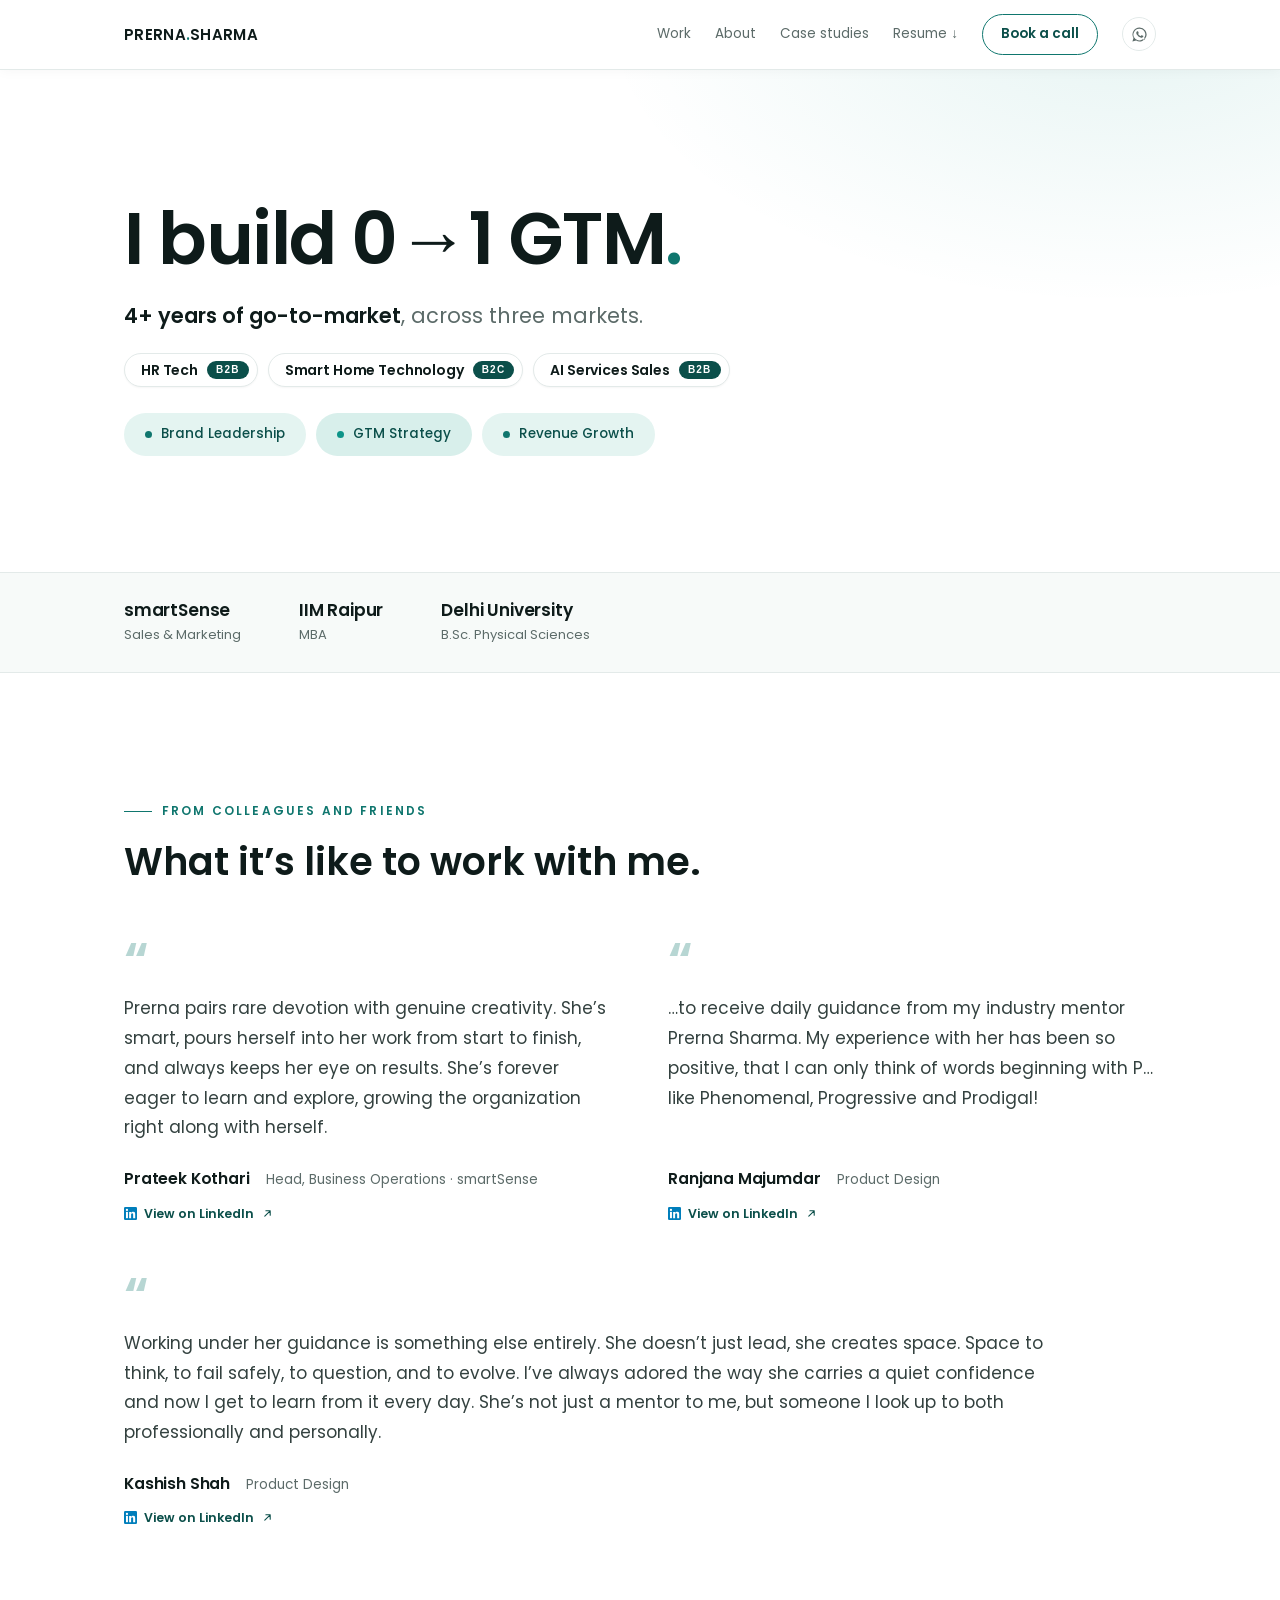
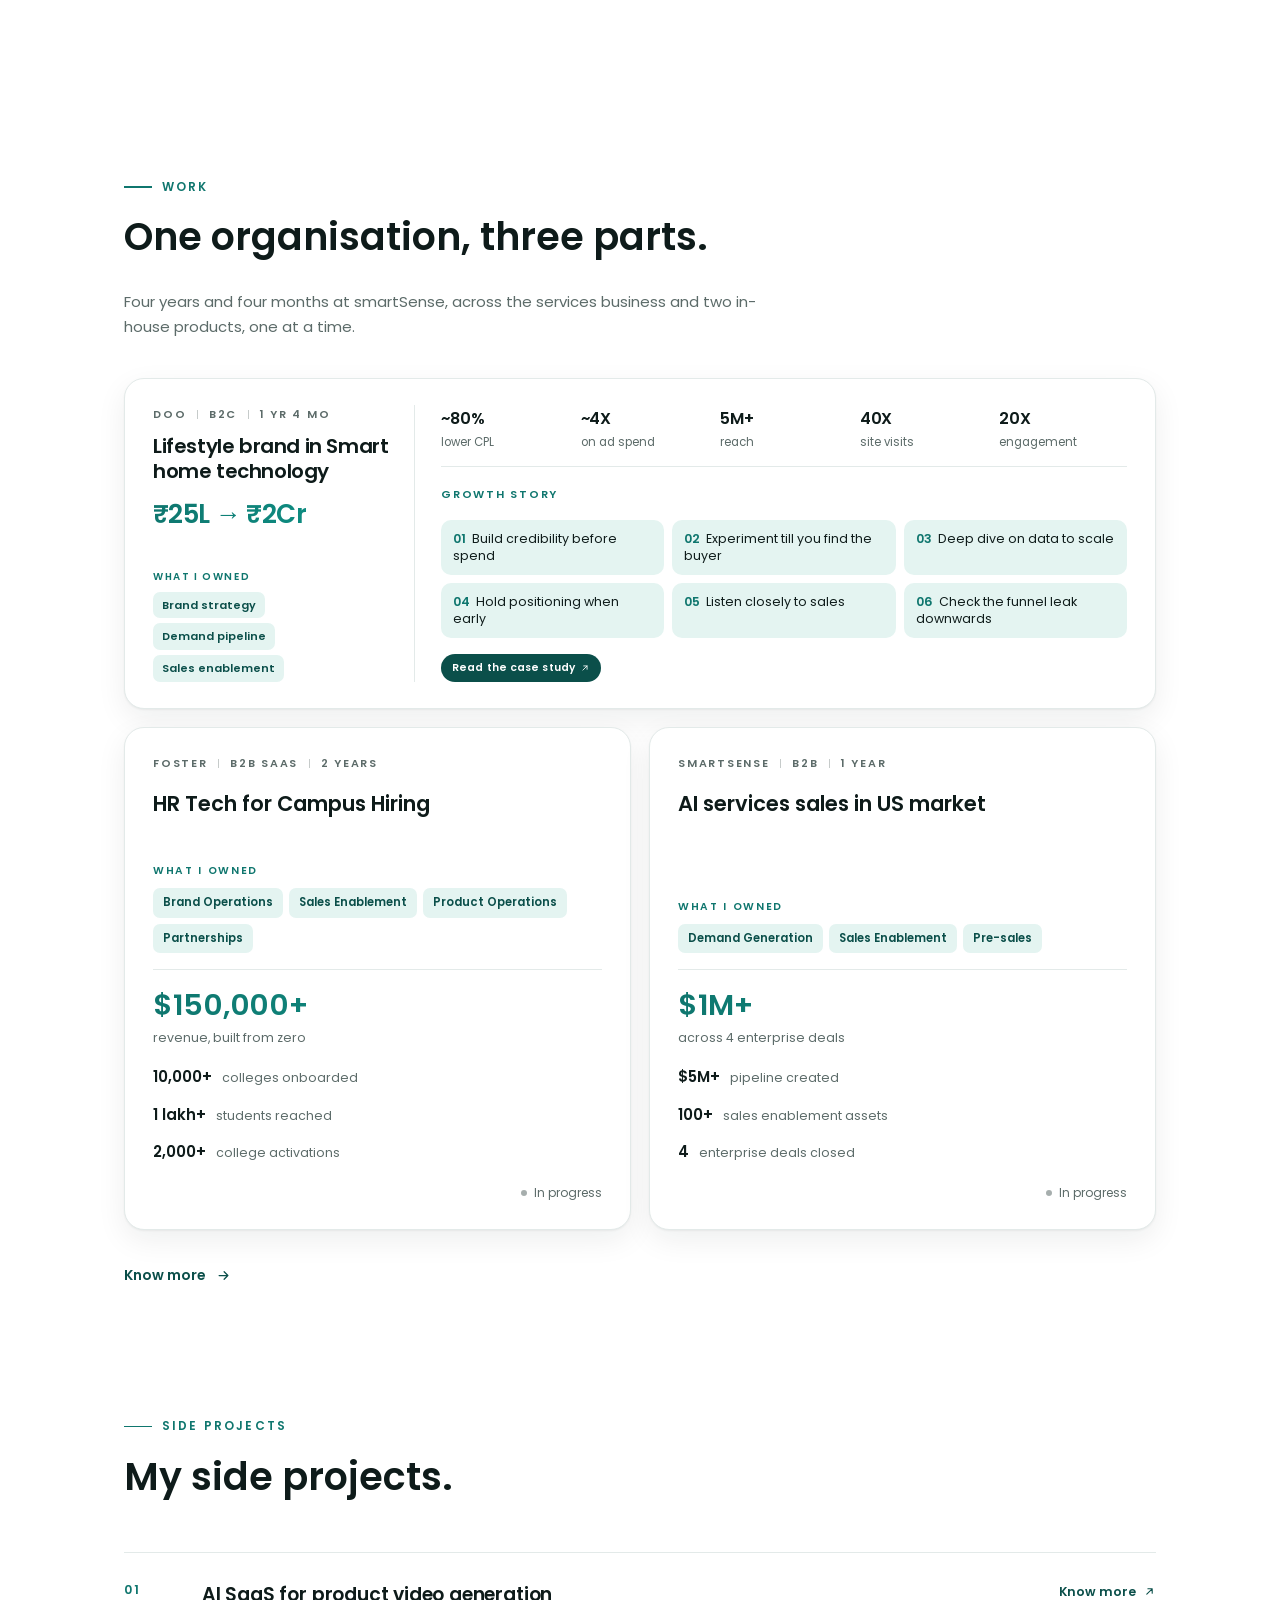
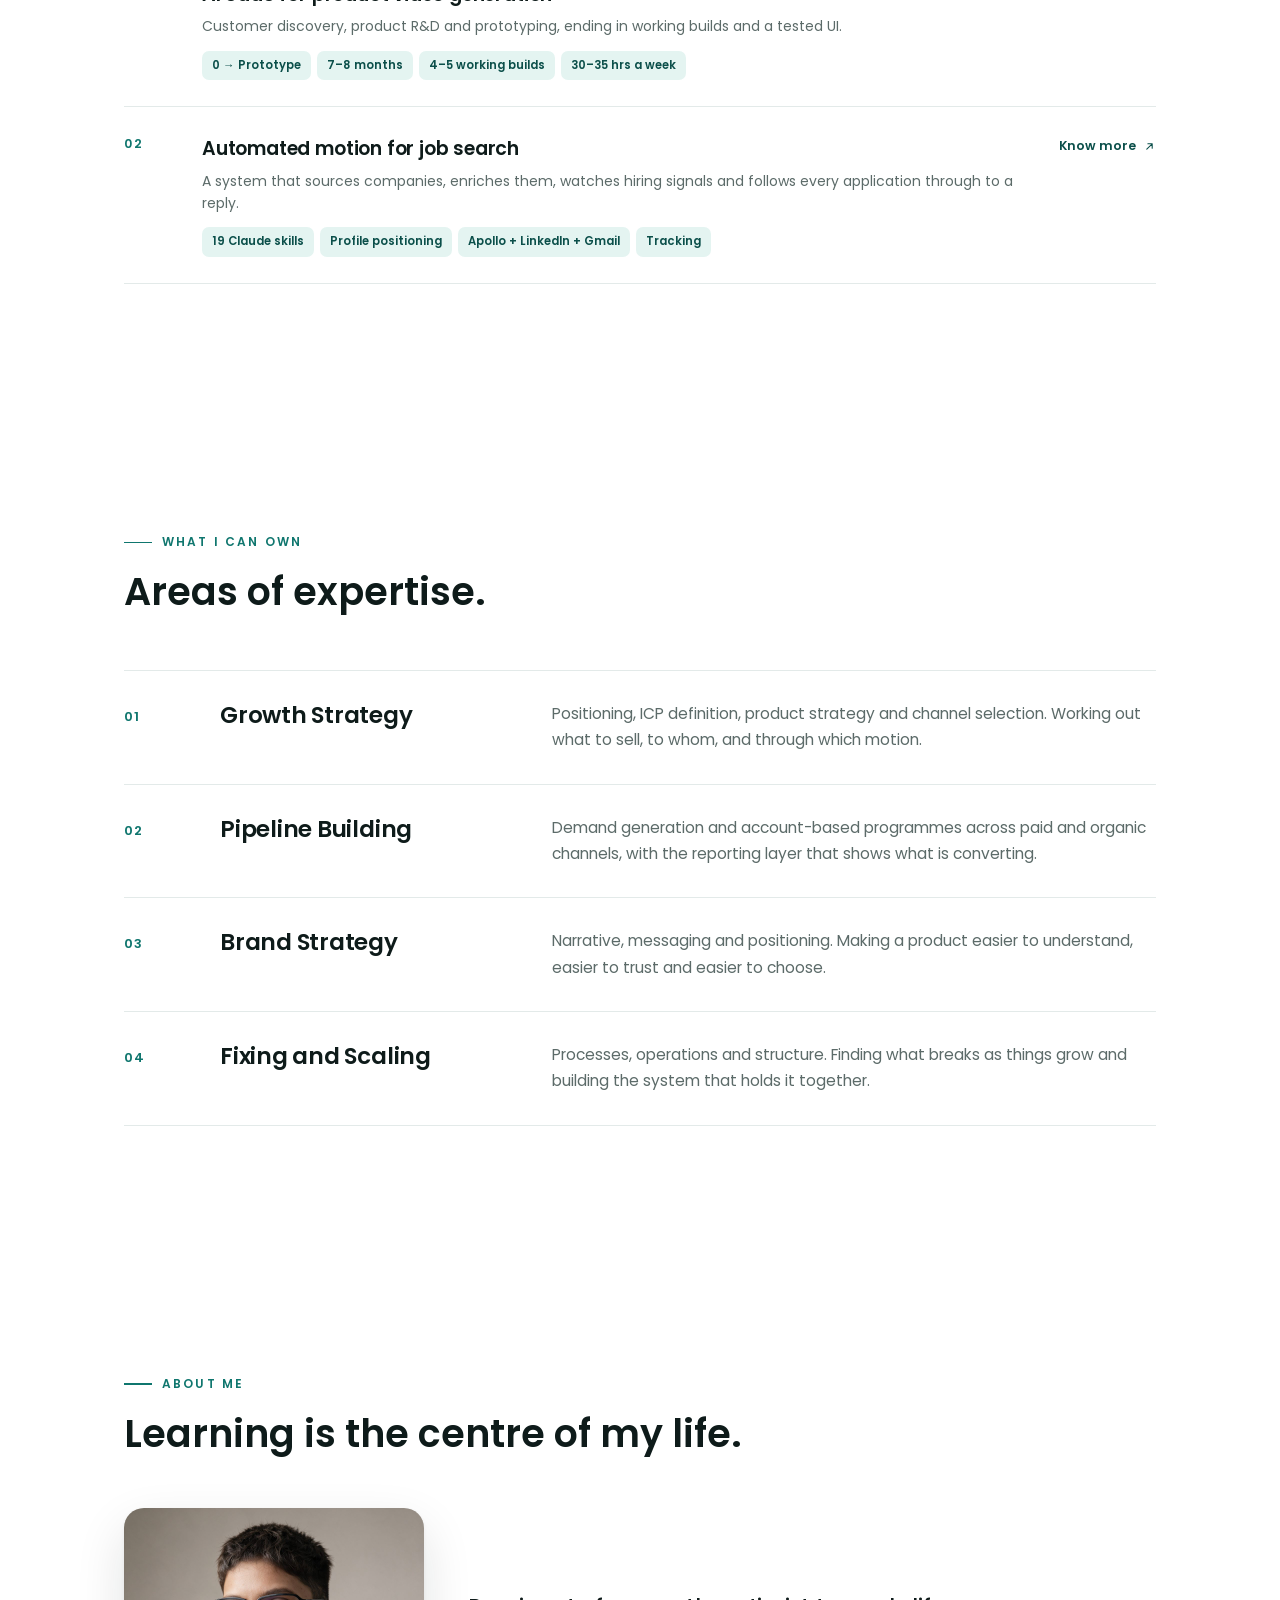
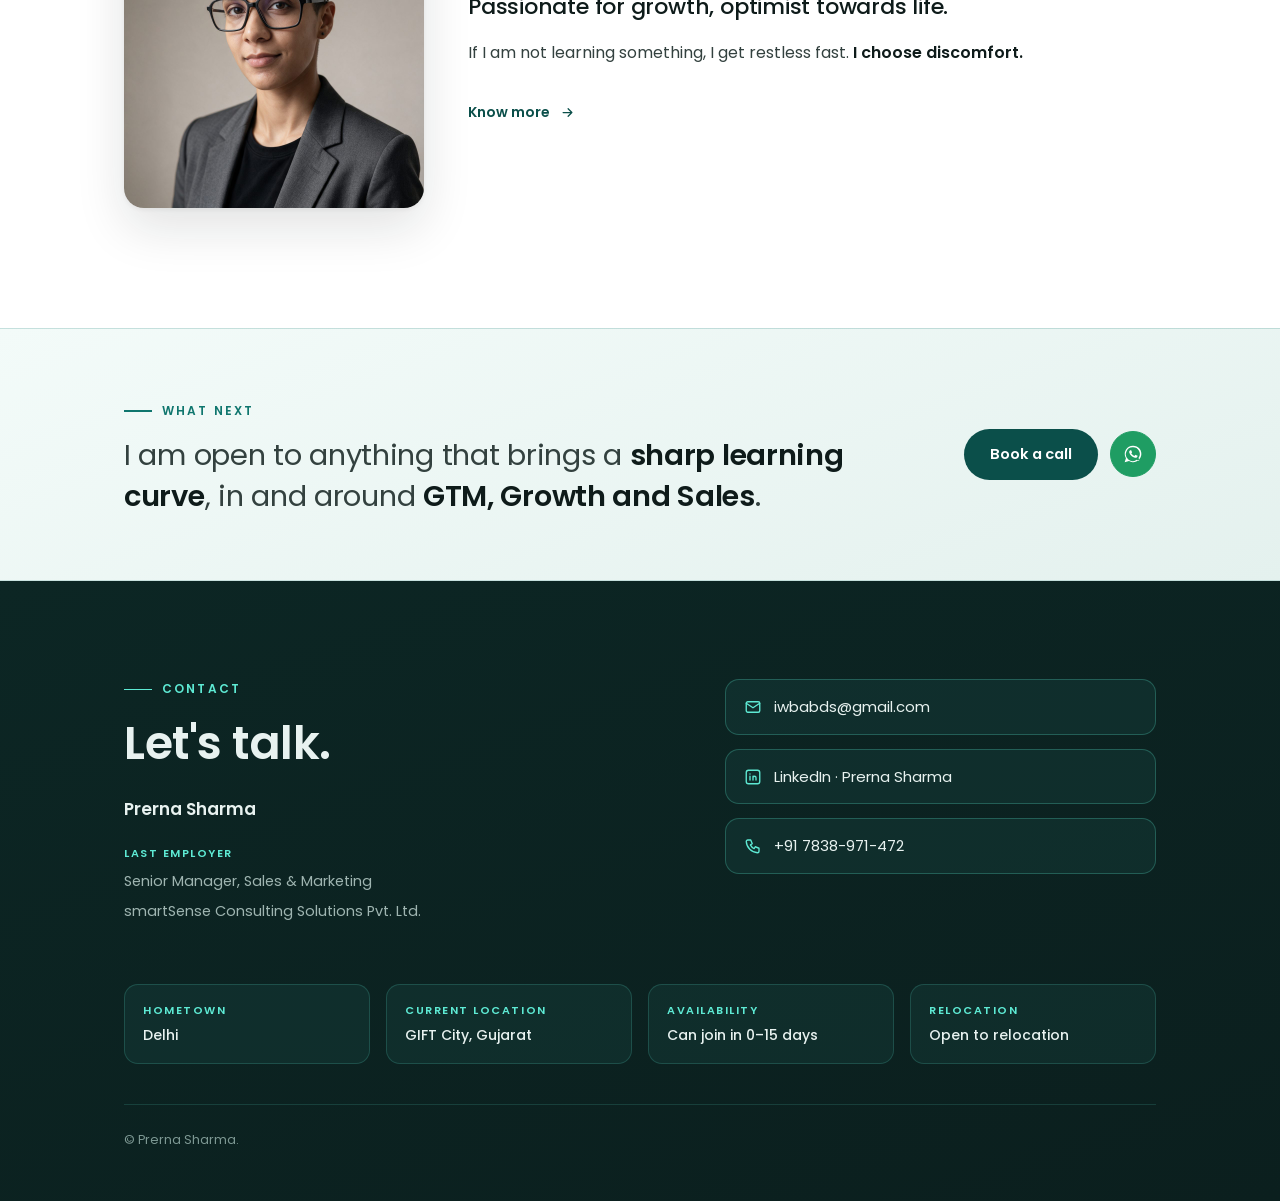
==== commit 6667a20b: "Add files via upload" ====
--- a/index.html
+++ b/index.html
@@ -1211,6 +1211,146 @@
 .csd .dleg-i .dp{font-size:15px;font-weight:600;color:var(--olive-deep);text-align:right}
 .csd .dleg-i .dp em{font-style:normal;display:block;font-size:12px;color:var(--muted);font-weight:400;margin-top:1px}
 @media(max-width:820px){.csd .donut{grid-template-columns:1fr;justify-items:center;gap:26px}.csd .dleg{width:100%}}
+
+.work-head .li-exp{margin-top:28px;max-width:480px}
+.work-head .li-exp-head{display:flex;gap:14px;align-items:flex-start}
+.work-head .li-co-logo{width:46px;height:46px;border-radius:10px;background:var(--olive-soft);color:var(--olive-deep);display:flex;align-items:center;justify-content:center;font-size:15px;font-weight:700;letter-spacing:-.01em;flex-shrink:0}
+.work-head .li-co-info h4{font-size:15px;font-weight:600;color:var(--ink);line-height:1.3}
+.work-head .li-co-info p{font-size:12.5px;color:var(--muted);margin-top:2px}
+.work-head .li-roles{margin-top:2px;margin-left:22px;border-left:2px solid var(--line);padding-left:26px}
+.work-head .li-role{position:relative;padding:13px 0}
+.work-head .li-role:first-child{padding-top:12px}
+.work-head .li-role:last-child{padding-bottom:2px}
+.work-head .li-dot{position:absolute;left:-33px;top:20px;width:8px;height:8px;border-radius:50%;background:var(--olive);border:2px solid var(--paper)}
+.work-head .li-role-info h5{font-size:14.5px;font-weight:600;color:var(--ink);line-height:1.4}
+.work-head .li-role-info p{font-size:12.5px;color:var(--muted);margin-top:2px}
+
+.wp-feature{background:#fff;border:1px solid var(--line);border-radius:20px;box-shadow:var(--shadow);padding:26px 28px;display:grid;grid-template-columns:minmax(0,240px) minmax(0,1fr);gap:26px;margin-top:38px}
+.wf-l{border-right:1px solid var(--line);padding-right:26px}
+.wf-eyebrow{font-size:11px;letter-spacing:.16em;text-transform:uppercase;color:var(--olive);font-weight:600}
+.wp-feature h3{font-size:24px;letter-spacing:-.02em;margin-top:9px}
+.wf-meta{font-size:13px;color:var(--muted);margin-top:6px}
+.wf-big{font-size:28px;font-weight:600;letter-spacing:-.02em;line-height:1.1;margin-top:20px;background:linear-gradient(100deg,var(--olive) 0%,var(--clay) 92%);-webkit-background-clip:text;background-clip:text;color:transparent}
+.wf-sub{font-size:12.5px;color:var(--muted);margin-top:6px}
+.wf-metrics{display:grid;grid-template-columns:repeat(5,minmax(0,1fr));gap:12px;padding-bottom:16px;border-bottom:1px solid var(--line)}
+.wf-metrics .v{display:block;font-size:16px;font-weight:600;color:var(--ink);letter-spacing:-.01em}
+.wf-metrics .l{display:block;font-size:11.5px;color:var(--muted);margin-top:3px;line-height:1.35}
+.wf-steps{display:grid;grid-template-columns:repeat(3,minmax(0,1fr));gap:8px;margin-top:16px}
+.wf-step{background:var(--olive-soft);border-radius:10px;padding:10px 12px;font-size:12.5px;color:var(--ink);line-height:1.4}
+.wf-step i{font-style:normal;color:var(--olive);font-weight:600;margin-right:6px}
+.wf-step b{display:block;font-weight:600;font-size:13.5px;line-height:1.35}
+.wf-step span{display:block;font-size:11.5px;color:var(--muted);margin-top:4px;line-height:1.4}
+.wf-more{margin-top:18px;display:inline-flex;align-items:center;gap:8px;font-size:13px;font-weight:600;color:var(--olive-deep)}
+.wf-more svg{width:14px;height:14px;fill:none;stroke:currentColor;stroke-width:2;stroke-linecap:round;stroke-linejoin:round;transition:transform .25s}
+.wp-feature:hover .wf-more svg{transform:translateX(4px)}
+.cs-owned{display:flex;flex-wrap:wrap;align-items:center;gap:7px;margin-top:18px}
+.cs-owned .lbl{font-size:10.5px;letter-spacing:.16em;text-transform:uppercase;color:var(--olive);font-weight:600;margin-right:4px}
+.cs-owned span.tg{font-size:12.5px;font-weight:600;color:var(--olive-deep);background:var(--olive-soft);border-radius:8px;padding:6px 12px}
+.gh-lbl{font-size:11px;letter-spacing:.16em;text-transform:uppercase;color:var(--olive);font-weight:600;margin-top:34px}
+@media(max-width:860px){.wp-feature{grid-template-columns:1fr;padding:22px}.wf-l{border-right:none;border-bottom:1px solid var(--line);padding-right:0;padding-bottom:20px}.wf-metrics{grid-template-columns:repeat(3,minmax(0,1fr))}.wf-steps{grid-template-columns:repeat(2,minmax(0,1fr))}}
+@media(max-width:560px){.wf-metrics{grid-template-columns:repeat(2,minmax(0,1fr))}.wf-steps{grid-template-columns:1fr}}
+
+.nav-wa{display:inline-flex;align-items:center;justify-content:center;width:34px;height:34px;border-radius:50%;border:1px solid var(--line);color:var(--olive-deep);transition:background .2s,border-color .2s}
+.nav-wa:hover{background:var(--olive-soft);border-color:var(--clay-soft)}
+.nav-wa svg{width:17px;height:17px;fill:currentColor}
+.lf-cta{display:flex;align-items:center;gap:12px}
+.btn-call{display:inline-flex;align-items:center;justify-content:center;background:var(--olive-deep);color:#fff;font-size:14.5px;font-weight:600;border-radius:999px;padding:13px 26px;white-space:nowrap}
+.btn-call:hover{background:var(--olive)}
+.btn-wa.ico{width:46px;height:46px;padding:0;border-radius:50%;display:inline-flex;align-items:center;justify-content:center}
+.btn-wa.ico svg{width:20px;height:20px;margin:0}
+
+.wp-feature{grid-template-columns:minmax(0,290px) minmax(0,1fr)}
+.wp-feature h3{font-size:22px;line-height:1.25}
+.wf-own{display:flex;flex-wrap:wrap;gap:6px;margin-top:16px}
+.wf-own span{font-size:12px;font-weight:600;color:var(--olive-deep);background:var(--olive-soft);border-radius:8px;padding:5px 10px}
+.wf-gs{font-size:11px;letter-spacing:.16em;text-transform:uppercase;color:var(--olive);font-weight:600;margin-top:18px}
+.wf-cta{margin-top:18px;display:inline-flex;align-items:center;gap:8px;font-size:13px;font-weight:600;color:#fff;background:var(--olive-deep);border-radius:999px;padding:9px 18px}
+.wf-cta svg{width:14px;height:14px;fill:none;stroke:currentColor;stroke-width:2;stroke-linecap:round;stroke-linejoin:round;transition:transform .25s}
+.wp-feature:hover .wf-cta{background:var(--olive)}
+.wp-feature:hover .wf-cta svg{transform:translate(3px,-3px)}
+.wp-row{display:grid;grid-template-columns:repeat(2,minmax(0,1fr));gap:18px;margin-top:18px}
+.wp-row .wp-card{width:auto;min-width:0;flex:none;scroll-snap-align:none}
+.wp-tag{display:inline-flex;align-items:center;margin-top:16px;font-size:11.5px;font-weight:600;color:#fff;background:var(--olive-deep);border-radius:999px;padding:6px 13px}
+@media(max-width:860px){.wp-feature{grid-template-columns:1fr}.wp-row{grid-template-columns:1fr}}
+
+.dom-grid{display:grid;grid-template-columns:repeat(3,minmax(0,1fr));gap:10px;margin-top:22px;max-width:640px}
+.dom{border:1px solid var(--line);border-radius:12px;padding:13px 15px;background:#fff}
+.dom .dm{display:block;font-size:14.5px;font-weight:600;color:var(--ink);letter-spacing:-.01em;line-height:1.3}
+.dom .dt{display:block;font-size:10.5px;letter-spacing:.14em;text-transform:uppercase;color:var(--olive);font-weight:600;margin-top:6px}
+.wf-cta{font-size:11.5px;padding:7px 14px;gap:6px;margin-top:16px}
+.wf-cta svg{width:12px;height:12px}
+.wp-status{display:flex;align-items:center;justify-content:flex-end;gap:7px;margin-top:18px;font-size:12px;color:var(--muted)}
+.wp-status i{width:6px;height:6px;border-radius:50%;background:var(--muted);opacity:.55;flex-shrink:0}
+@media(max-width:700px){.dom-grid{grid-template-columns:1fr}}
+
+.dom-line{margin-top:20px;font-size:14.5px;color:var(--muted);display:flex;flex-wrap:wrap;align-items:center;gap:8px}
+.dom-line b{color:var(--ink);font-weight:600}
+.dom-line em{font-style:normal;font-size:10.5px;letter-spacing:.14em;text-transform:uppercase;color:var(--olive);font-weight:600;background:var(--olive-soft);border-radius:6px;padding:3px 7px}
+.dom-line s{display:inline-block;width:1px;height:14px;background:var(--line);text-decoration:none;margin:0 4px}
+.tq-link svg.li-ico{fill:currentColor;stroke:none;width:14px;height:14px}
+.wp-eyebrow s,.wf-eyebrow s{display:inline-block;width:1px;height:9px;background:currentColor;opacity:.35;text-decoration:none;margin:0 6px;vertical-align:middle}
+.own-h{font-size:10.5px;letter-spacing:.16em;text-transform:uppercase;color:var(--olive);font-weight:600;margin-top:auto;padding-top:22px}
+.wp-focus{margin-top:8px;padding-top:0}
+.wf-own{margin-top:8px}
+.wp-card h3{margin-bottom:18px}
+.wp-metric-label{margin-bottom:2px}
+.wp-stats{margin-top:16px}
+
+/* hero domain line */
+.dom-line{display:flex;flex-wrap:wrap;align-items:center;gap:10px;margin:22px 0 26px}
+.dm-i{display:inline-flex;align-items:center;gap:9px;background:#fff;border:1px solid var(--line);border-radius:999px;padding:7px 8px 7px 16px;box-shadow:0 1px 2px rgba(14,27,26,.04)}
+.dm-i b{font-size:14px;font-weight:600;color:var(--ink);letter-spacing:-.01em;line-height:1}
+.dm-i em{font-style:normal;font-size:10px;letter-spacing:.12em;text-transform:uppercase;font-weight:700;color:#fff;background:var(--olive-deep);border-radius:999px;padding:4px 9px;line-height:1}
+.lead-sub{margin-bottom:0}
+.lead-chips{margin-bottom:26px}
+
+/* linkedin brand colour */
+.tq-link svg.li-ico{fill:#0A66C2;stroke:none;width:14px;height:14px}
+
+/* DOO feature card: grey eyebrow, tighter left rail */
+.wf-eyebrow{color:var(--muted)}
+.wp-feature{grid-template-columns:minmax(0,262px) minmax(0,1fr)}
+.wf-l{padding-right:24px}
+.wp-feature h3{font-size:20px;margin-top:11px}
+.wf-big{font-size:26px;margin-top:16px}
+.wf-own{gap:5px;margin-top:7px}
+.wf-own span{font-size:11px;padding:4px 9px;border-radius:7px}
+.wf-l .own-h{margin-top:20px;padding-top:0;font-size:10px}
+
+/* smaller case-study tag */
+.wf-cta{font-size:10.5px;padding:5px 11px;gap:5px;margin-top:14px;letter-spacing:.01em}
+.wf-cta svg{width:10px;height:10px}
+@media(max-width:700px){.dm-i b{font-size:13px}}
+
+.tq-link svg.li-ico{width:13px;height:13px;fill:none;stroke:none;flex-shrink:0}
+.tq-link svg.li-ico rect,.tq-link svg.li-ico circle,.tq-link svg.li-ico path{stroke:none}
+
+.wf-l{display:flex;flex-direction:column}
+.wf-l .wf-cta{margin-top:auto;padding-top:0;align-self:flex-start}
+.wf-l .own-h{margin-top:22px}
+.wf-own{margin-bottom:22px}
+@media(max-width:860px){.wf-own{margin-bottom:14px}.wf-l .wf-cta{margin-top:4px}}
+
+/* ownership block sits at the bottom of the left rail */
+.wf-l .own-h{margin-top:auto;padding-top:26px}
+.wf-own{margin-bottom:0}
+.wf-l .wf-cta{margin-top:0}
+.wf-cta{margin-top:16px}
+@media(max-width:860px){.wf-l .own-h{margin-top:20px;padding-top:0}}
+
+.chapter-status{justify-content:flex-start;margin-top:26px}
+
+/* case study index cards */
+.cs-idx-grid .td-card{padding:28px 26px 26px}
+.cs-tag{align-self:flex-start;font-size:10.5px;letter-spacing:.13em;text-transform:uppercase;font-weight:700;border-radius:999px;padding:5px 11px;margin-bottom:16px}
+.cs-tag.own{background:var(--olive-deep);color:#fff}
+.cs-tag.ana{background:transparent;color:var(--muted);border:1px solid var(--line)}
+.cs-idx-grid .td-card h3{font-size:21px;margin-bottom:10px;min-height:2.6em}
+.cs-head-line{font-size:15px;font-weight:600;color:var(--olive-deep);line-height:1.4;margin:0}
+.cs-idx-grid .td-scope{margin-top:18px;padding-top:16px;flex-direction:column;gap:7px}
+.cs-idx-grid .td-scope span{display:block;line-height:1.5}
+.cs-idx-grid .td-card .td-go{margin-top:auto;padding-top:22px}
+@media(max-width:700px){.cs-idx-grid .td-card h3{min-height:0}}
 </style>
 </head>
 <body>
@@ -1220,7 +1360,7 @@
 <nav>
   <div class="nav-in">
     <a class="logo" href="index.html">PRERNA<span>.</span>SHARMA</a>
-    <div class="nav-links"><a href="work.html">Work</a><a href="about.html">About</a><a href="case-studies.html">Case studies</a><a href="resume.pdf" target="_blank" rel="noopener">Resume &#8595;</a><a class="nav-cta wa" href="https://wa.me/917838971472" target="_blank" rel="noopener"><svg viewBox="0 0 24 24" aria-hidden="true"><path d="M12.04 2a9.9 9.9 0 00-8.5 14.95L2 22l5.2-1.5A9.9 9.9 0 1012.04 2zm0 1.8a8.1 8.1 0 016.9 12.4l-.25.4.86 3.1-3.2-.84-.38.22a8.1 8.1 0 01-11.9-9.9A8.1 8.1 0 0112.04 3.8zm-3.1 3.6c-.16 0-.42.06-.64.3-.22.24-.85.83-.85 2.02 0 1.2.87 2.35.99 2.5.12.17 1.7 2.7 4.2 3.68 2.08.82 2.5.66 2.95.62.45-.04 1.45-.6 1.66-1.17.2-.58.2-1.07.14-1.18-.06-.1-.22-.16-.46-.28-.24-.12-1.45-.72-1.67-.8-.22-.08-.39-.12-.55.12-.16.24-.63.8-.77.96-.14.16-.28.18-.52.06-.24-.12-1.03-.38-1.96-1.21-.72-.65-1.21-1.45-1.35-1.69-.14-.24-.02-.37.1-.49.11-.11.24-.28.36-.42.12-.14.16-.24.24-.4.08-.16.04-.3-.02-.42-.06-.12-.55-1.33-.75-1.82-.2-.47-.4-.41-.55-.42h-.47z"/></svg>WhatsApp me</a></div>
+    <div class="nav-links"><a href="work.html">Work</a><a href="about.html">About</a><a href="case-studies.html">Case studies</a><a href="resume.pdf" target="_blank" rel="noopener">Resume &#8595;</a><a class="nav-cta" href="https://calendly.com/iwbabds" target="_blank" rel="noopener">Book a call</a><a class="nav-wa" href="https://wa.me/917838971472" target="_blank" rel="noopener" aria-label="WhatsApp me" title="WhatsApp me"><svg viewBox="0 0 24 24" aria-hidden="true"><path d="M12.04 2a9.9 9.9 0 00-8.5 14.95L2 22l5.2-1.5A9.9 9.9 0 1012.04 2zm0 1.8a8.1 8.1 0 016.9 12.4l-.25.4.86 3.1-3.2-.84-.38.22a8.1 8.1 0 01-11.9-9.9A8.1 8.1 0 0112.04 3.8zm-3.1 3.6c-.16 0-.42.06-.64.3-.22.24-.85.83-.85 2.02 0 1.2.87 2.35.99 2.5.12.17 1.7 2.7 4.2 3.68 2.08.82 2.5.66 2.95.62.45-.04 1.45-.6 1.66-1.17.2-.58.2-1.07.14-1.18-.06-.1-.22-.16-.46-.28-.24-.12-1.45-.72-1.67-.8-.22-.08-.39-.12-.55.12-.16.24-.63.8-.77.96-.14.16-.28.18-.52.06-.24-.12-1.03-.38-1.96-1.21-.72-.65-1.21-1.45-1.35-1.69-.14-.24-.02-.37.1-.49.11-.11.24-.28.36-.42.12-.14.16-.24.24-.4.08-.16.04-.3-.02-.42-.06-.12-.55-1.33-.75-1.82-.2-.47-.4-.41-.55-.42h-.47z"/></svg></a></div>
   </div>
 </nav>
 
@@ -1229,7 +1369,8 @@
     <div class="lead-grid">
       <div>
         <h1 class="rv">I build 0&#8594;1 GTM<span style="color:var(--olive)">.</span></h1>
-        <p class="lead-sub rv"><b>4+ years of go-to-market</b> across B2B SaaS, technology services and consumer IoT.</p>
+        <p class="lead-sub rv"><b>4+ years of go-to-market</b>, across three markets.</p>
+        <div class="dom-line rv"><span class="dm-i"><b>HR Tech</b><em>B2B</em></span><span class="dm-i"><b>Smart Home Technology</b><em>B2C</em></span><span class="dm-i"><b>AI Services Sales</b><em>B2B</em></span></div>
         <div class="lead-chips rv">
           <span class="d-chip"><i></i>Brand Leadership</span>
           <span class="d-chip"><i></i>GTM Strategy</span>
@@ -1259,7 +1400,7 @@
         <div class="tq-foot">
           <span class="nm">Prateek Kothari</span>
           <span class="rl">Head, Business Operations &middot; smartSense</span>
-          <a class="tq-link" href="https://www.linkedin.com/in/prerna-sharma-2a5a88181/details/recommendations/" target="_blank" rel="noopener">View on LinkedIn <svg viewBox="0 0 24 24" aria-hidden="true"><path d="M7 17L17 7M9 7h8v8"/></svg></a>
+          <a class="tq-link" href="https://www.linkedin.com/in/prerna-sharma-2a5a88181/details/recommendations/" target="_blank" rel="noopener"><svg class="li-ico" viewBox="0 0 24 24" aria-hidden="true"><rect x="0" y="0" width="24" height="24" rx="2.35" fill="#007EBB"/><circle cx="5.44" cy="5.44" r="2.1" fill="#fff"/><rect x="3.68" y="9.0" width="3.6" height="11.65" fill="#fff"/><path d="M9.5 9.0h3.6v1.6h.05c.6-1.05 1.95-1.9 3.95-1.9 3.4 0 3.55 2.3 3.55 4.85v7.1h-3.75v-5.9c0-1.4-.03-3.05-1.75-3.05-1.75 0-2.05 1.4-2.05 2.9v6.05H9.5z" fill="#fff"/></svg>View on LinkedIn <svg viewBox="0 0 24 24" aria-hidden="true"><path d="M7 17L17 7M9 7h8v8"/></svg></a>
         </div>
       </div>
       <div class="tq-item rv">
@@ -1268,7 +1409,7 @@
         <div class="tq-foot">
           <span class="nm">Ranjana Majumdar</span>
           <span class="rl">Product Design</span>
-          <a class="tq-link" href="https://www.linkedin.com/posts/ranjanamajumdar111777999_productdesigner-productdesign-startedworking-activity-7340806393785892864-cwir" target="_blank" rel="noopener">View on LinkedIn <svg viewBox="0 0 24 24" aria-hidden="true"><path d="M7 17L17 7M9 7h8v8"/></svg></a>
+          <a class="tq-link" href="https://www.linkedin.com/posts/ranjanamajumdar111777999_productdesigner-productdesign-startedworking-activity-7340806393785892864-cwir" target="_blank" rel="noopener"><svg class="li-ico" viewBox="0 0 24 24" aria-hidden="true"><rect x="0" y="0" width="24" height="24" rx="2.35" fill="#007EBB"/><circle cx="5.44" cy="5.44" r="2.1" fill="#fff"/><rect x="3.68" y="9.0" width="3.6" height="11.65" fill="#fff"/><path d="M9.5 9.0h3.6v1.6h.05c.6-1.05 1.95-1.9 3.95-1.9 3.4 0 3.55 2.3 3.55 4.85v7.1h-3.75v-5.9c0-1.4-.03-3.05-1.75-3.05-1.75 0-2.05 1.4-2.05 2.9v6.05H9.5z" fill="#fff"/></svg>View on LinkedIn <svg viewBox="0 0 24 24" aria-hidden="true"><path d="M7 17L17 7M9 7h8v8"/></svg></a>
         </div>
       </div>
       <div class="tq-item wide rv">
@@ -1277,7 +1418,7 @@
         <div class="tq-foot">
           <span class="nm">Kashish Shah</span>
           <span class="rl">Product Design</span>
-          <a class="tq-link" href="https://www.linkedin.com/posts/kashishshah21504_smartsense-productdesign-designinternship-activity-7341708323232067584-HL9L" target="_blank" rel="noopener">View on LinkedIn <svg viewBox="0 0 24 24" aria-hidden="true"><path d="M7 17L17 7M9 7h8v8"/></svg></a>
+          <a class="tq-link" href="https://www.linkedin.com/posts/kashishshah21504_smartsense-productdesign-designinternship-activity-7341708323232067584-HL9L" target="_blank" rel="noopener"><svg class="li-ico" viewBox="0 0 24 24" aria-hidden="true"><rect x="0" y="0" width="24" height="24" rx="2.35" fill="#007EBB"/><circle cx="5.44" cy="5.44" r="2.1" fill="#fff"/><rect x="3.68" y="9.0" width="3.6" height="11.65" fill="#fff"/><path d="M9.5 9.0h3.6v1.6h.05c.6-1.05 1.95-1.9 3.95-1.9 3.4 0 3.55 2.3 3.55 4.85v7.1h-3.75v-5.9c0-1.4-.03-3.05-1.75-3.05-1.75 0-2.05 1.4-2.05 2.9v6.05H9.5z" fill="#fff"/></svg>View on LinkedIn <svg viewBox="0 0 24 24" aria-hidden="true"><path d="M7 17L17 7M9 7h8v8"/></svg></a>
         </div>
       </div>
     </div>
@@ -1293,39 +1434,46 @@
         <p class="sec-sub rv">Four years and four months at smartSense, across the services business and two in-house products, one at a time.</p>
       </div>
     </div>
-    <div class="wp-scroll" id="wpScroll">
+    <a class="wp-feature rv" href="doo-case-study.html">
+      <div class="wf-l">
+        <div class="wf-eyebrow">DOO <s></s> B2C <s></s> 1 yr 4 mo</div>
+        <h3>Lifestyle brand in Smart home technology</h3>
+        <p class="wf-big">&#8377;25L &#8594; &#8377;2Cr</p>
+        <p class="own-h">What I owned</p>
+        <div class="wf-own"><span>Brand strategy</span><span>Demand pipeline</span><span>Sales enablement</span></div>
+      </div>
+      <div>
+        <div class="wf-metrics"><div><span class="v">~80%</span><span class="l">lower CPL</span></div><div><span class="v">~4X</span><span class="l">on ad spend</span></div><div><span class="v">5M+</span><span class="l">reach</span></div><div><span class="v">40X</span><span class="l">site visits</span></div><div><span class="v">20X</span><span class="l">engagement</span></div></div>
+        <p class="wf-gs">Growth story</p>
+        <div class="wf-steps"><div class="wf-step"><i>01</i>Build credibility before spend</div><div class="wf-step"><i>02</i>Experiment till you find the buyer</div><div class="wf-step"><i>03</i>Deep dive on data to scale</div><div class="wf-step"><i>04</i>Hold positioning when early</div><div class="wf-step"><i>05</i>Listen closely to sales</div><div class="wf-step"><i>06</i>Check the funnel leak downwards</div></div>
+        <span class="wf-cta">Read the case study <svg viewBox="0 0 24 24" aria-hidden="true"><path d="M7 17L17 7M9 7h8v8"/></svg></span>
+      </div>
+    </a>
+    <div class="wp-row">
       <div class="wp-card rv">
-        <div class="wp-eyebrow">Consumer IoT</div>
-        <h3>DOO</h3>
-        <p class="wp-role">Connected home ecosystem &middot; 1 yr 4 mo</p>
-        <div class="wp-focus"><span>Brand Strategy</span><span>Demand Generation</span><span>Sales Enablement</span></div>
-        <div class="wp-divider"></div>
-        <div class="wp-metric">8X ARR</div>
-        <div class="wp-metric-label">&#8377;25L &#8594; &#8377;2Cr ARR</div>
-        <div class="wp-stats"><div class="wp-stat"><span class="v">5M+</span><span class="l">reach</span></div><div class="wp-stat"><span class="v">20X</span><span class="l">brand engagement</span></div><div class="wp-stat"><span class="v">40X</span><span class="l">website visits</span></div></div>
-      </div>
-      <div class="wp-card rv">
-        <div class="wp-eyebrow">B2B SaaS</div>
-        <h3>Foster</h3>
-        <p class="wp-role">B2B SaaS for hiring from colleges &middot; 2 years</p>
+        <div class="wp-eyebrow">Foster <s></s> B2B SaaS <s></s> 2 years</div>
+        <h3>HR Tech for Campus Hiring</h3>
+                <p class="own-h">What I owned</p>
         <div class="wp-focus"><span>Brand Operations</span><span>Sales Enablement</span><span>Product Operations</span><span>Partnerships</span></div>
         <div class="wp-divider"></div>
         <div class="wp-metric">$150,000+</div>
         <div class="wp-metric-label">revenue, built from zero</div>
         <div class="wp-stats"><div class="wp-stat"><span class="v">10,000+</span><span class="l">colleges onboarded</span></div><div class="wp-stat"><span class="v">1 lakh+</span><span class="l">students reached</span></div><div class="wp-stat"><span class="v">2,000+</span><span class="l">college activations</span></div></div>
+        <p class="wp-status"><i></i>In progress</p>
       </div>
       <div class="wp-card rv">
-        <div class="wp-eyebrow">Services sales</div>
-        <h3>smartSense</h3>
-        <p class="wp-role">B2B technology services &middot; 1 year</p>
+        <div class="wp-eyebrow">smartSense <s></s> B2B <s></s> 1 year</div>
+        <h3>AI services sales in US market</h3>
+                <p class="own-h">What I owned</p>
         <div class="wp-focus"><span>Demand Generation</span><span>Sales Enablement</span><span>Pre-sales</span></div>
         <div class="wp-divider"></div>
         <div class="wp-metric">$1M+</div>
         <div class="wp-metric-label">across 4 enterprise deals</div>
         <div class="wp-stats"><div class="wp-stat"><span class="v">$5M+</span><span class="l">pipeline created</span></div><div class="wp-stat"><span class="v">100+</span><span class="l">sales enablement assets</span></div><div class="wp-stat"><span class="v">4</span><span class="l">enterprise deals closed</span></div></div>
-      </div>
-    </div>
-    <a class="sec-more rv" href="work.html">Full story <svg viewBox="0 0 24 24" aria-hidden="true"><path d="M5 12h14M13 6l6 6-6 6"/></svg></a>
+        <p class="wp-status"><i></i>In progress</p>
+      </div>
+    </div>
+    <a class="sec-more rv" href="work.html">Know more <svg viewBox="0 0 24 24" aria-hidden="true"><path d="M5 12h14M13 6l6 6-6 6"/></svg></a>
   </div>
 </section>
 
@@ -1339,7 +1487,8 @@
         <div class="ix">01</div>
         <div>
           <h3>AI SaaS for product video generation</h3>
-          <p>Customer discovery, product R&amp;D and prototyping over 7&#8211;8 months, ending in four to five working builds and a tested UI.</p>
+          <p>Customer discovery, product R&amp;D and prototyping, ending in working builds and a tested UI.</p>
+          <div class="sp-tags"><span>0 &#8594; Prototype</span><span>7&#8211;8 months</span><span>4&#8211;5 working builds</span><span>30&#8211;35 hrs a week</span></div>
         </div>
         <a class="go" href="work.html#venture">Know more <svg viewBox="0 0 24 24" aria-hidden="true"><path d="M7 17L17 7M9 7h8v8"/></svg></a>
       </div>
@@ -1347,8 +1496,8 @@
         <div class="ix">02</div>
         <div>
           <h3>Automated motion for job search</h3>
-          <p>A set of agents that source companies, enrich them, watch hiring signals and follow every application through to a reply.</p>
-          <div class="sp-tags"><span>Source</span><span>Enrich</span><span>Convert</span><span>Measure</span></div>
+          <p>A system that sources companies, enriches them, watches hiring signals and follows every application through to a reply.</p>
+          <div class="sp-tags"><span>19 Claude skills</span><span>Profile positioning</span><span>Apollo + LinkedIn + Gmail</span><span>Tracking</span></div>
         </div>
         <a class="go" href="job-search-system.html">Know more <svg viewBox="0 0 24 24" aria-hidden="true"><path d="M7 17L17 7M9 7h8v8"/></svg></a>
       </div>
@@ -1413,7 +1562,7 @@
         <div class="eyebrow rv">What next</div>
         <h2 class="rv">I am open to anything that brings a <b>sharp learning curve</b>, in and around <b>GTM, Growth and Sales</b>.</h2>
       </div>
-      <div class="rv"><a class="btn-wa" href="https://wa.me/917838971472" target="_blank" rel="noopener"><svg viewBox="0 0 24 24" aria-hidden="true"><path d="M12.04 2a9.9 9.9 0 00-8.5 14.95L2 22l5.2-1.5A9.9 9.9 0 1012.04 2zm0 1.8a8.1 8.1 0 016.9 12.4l-.25.4.86 3.1-3.2-.84-.38.22a8.1 8.1 0 01-11.9-9.9A8.1 8.1 0 0112.04 3.8zm-3.1 3.6c-.16 0-.42.06-.64.3-.22.24-.85.83-.85 2.02 0 1.2.87 2.35.99 2.5.12.17 1.7 2.7 4.2 3.68 2.08.82 2.5.66 2.95.62.45-.04 1.45-.6 1.66-1.17.2-.58.2-1.07.14-1.18-.06-.1-.22-.16-.46-.28-.24-.12-1.45-.72-1.67-.8-.22-.08-.39-.12-.55.12-.16.24-.63.8-.77.96-.14.16-.28.18-.52.06-.24-.12-1.03-.38-1.96-1.21-.72-.65-1.21-1.45-1.35-1.69-.14-.24-.02-.37.1-.49.11-.11.24-.28.36-.42.12-.14.16-.24.24-.4.08-.16.04-.3-.02-.42-.06-.12-.55-1.33-.75-1.82-.2-.47-.4-.41-.55-.42h-.47z"/></svg>WhatsApp me</a></div>
+      <div class="rv lf-cta"><a class="btn-call" href="https://calendly.com/iwbabds" target="_blank" rel="noopener">Book a call</a><a class="btn-wa ico" href="https://wa.me/917838971472" target="_blank" rel="noopener" aria-label="WhatsApp me" title="WhatsApp me"><svg viewBox="0 0 24 24" aria-hidden="true"><path d="M12.04 2a9.9 9.9 0 00-8.5 14.95L2 22l5.2-1.5A9.9 9.9 0 1012.04 2zm0 1.8a8.1 8.1 0 016.9 12.4l-.25.4.86 3.1-3.2-.84-.38.22a8.1 8.1 0 01-11.9-9.9A8.1 8.1 0 0112.04 3.8zm-3.1 3.6c-.16 0-.42.06-.64.3-.22.24-.85.83-.85 2.02 0 1.2.87 2.35.99 2.5.12.17 1.7 2.7 4.2 3.68 2.08.82 2.5.66 2.95.62.45-.04 1.45-.6 1.66-1.17.2-.58.2-1.07.14-1.18-.06-.1-.22-.16-.46-.28-.24-.12-1.45-.72-1.67-.8-.22-.08-.39-.12-.55.12-.16.24-.63.8-.77.96-.14.16-.28.18-.52.06-.24-.12-1.03-.38-1.96-1.21-.72-.65-1.21-1.45-1.35-1.69-.14-.24-.02-.37.1-.49.11-.11.24-.28.36-.42.12-.14.16-.24.24-.4.08-.16.04-.3-.02-.42-.06-.12-.55-1.33-.75-1.82-.2-.47-.4-.41-.55-.42h-.47z"/></svg></a></div>
     </div>
   </div>
 </section>
@@ -1440,7 +1589,7 @@
     <div class="foot-facts rv">
       <div class="ff"><span class="ff-label">Hometown</span><span class="ff-value">Delhi</span></div>
       <div class="ff"><span class="ff-label">Current location</span><span class="ff-value">GIFT City, Gujarat</span></div>
-      <div class="ff"><span class="ff-label">Notice period</span><span class="ff-value">Can join in 0&#8211;15 days</span></div>
+      <div class="ff"><span class="ff-label">Availability</span><span class="ff-value">Can join in 0&#8211;15 days</span></div>
       <div class="ff"><span class="ff-label">Relocation</span><span class="ff-value">Open to relocation</span></div>
     </div>
     <div class="foot-bottom">
@@ -1453,103 +1602,99 @@
 <nav>
   <div class="nav-in">
     <a class="logo" href="index.html">PRERNA<span>.</span>SHARMA</a>
-    <div class="nav-links"><a href="work.html" class="active">Work</a><a href="about.html">About</a><a href="case-studies.html">Case studies</a><a href="resume.pdf" target="_blank" rel="noopener">Resume &#8595;</a><a class="nav-cta wa" href="https://wa.me/917838971472" target="_blank" rel="noopener"><svg viewBox="0 0 24 24" aria-hidden="true"><path d="M12.04 2a9.9 9.9 0 00-8.5 14.95L2 22l5.2-1.5A9.9 9.9 0 1012.04 2zm0 1.8a8.1 8.1 0 016.9 12.4l-.25.4.86 3.1-3.2-.84-.38.22a8.1 8.1 0 01-11.9-9.9A8.1 8.1 0 0112.04 3.8zm-3.1 3.6c-.16 0-.42.06-.64.3-.22.24-.85.83-.85 2.02 0 1.2.87 2.35.99 2.5.12.17 1.7 2.7 4.2 3.68 2.08.82 2.5.66 2.95.62.45-.04 1.45-.6 1.66-1.17.2-.58.2-1.07.14-1.18-.06-.1-.22-.16-.46-.28-.24-.12-1.45-.72-1.67-.8-.22-.08-.39-.12-.55.12-.16.24-.63.8-.77.96-.14.16-.28.18-.52.06-.24-.12-1.03-.38-1.96-1.21-.72-.65-1.21-1.45-1.35-1.69-.14-.24-.02-.37.1-.49.11-.11.24-.28.36-.42.12-.14.16-.24.24-.4.08-.16.04-.3-.02-.42-.06-.12-.55-1.33-.75-1.82-.2-.47-.4-.41-.55-.42h-.47z"/></svg>WhatsApp me</a></div>
+    <div class="nav-links"><a href="work.html" class="active">Work</a><a href="about.html">About</a><a href="case-studies.html">Case studies</a><a href="resume.pdf" target="_blank" rel="noopener">Resume &#8595;</a><a class="nav-cta" href="https://calendly.com/iwbabds" target="_blank" rel="noopener">Book a call</a><a class="nav-wa" href="https://wa.me/917838971472" target="_blank" rel="noopener" aria-label="WhatsApp me" title="WhatsApp me"><svg viewBox="0 0 24 24" aria-hidden="true"><path d="M12.04 2a9.9 9.9 0 00-8.5 14.95L2 22l5.2-1.5A9.9 9.9 0 1012.04 2zm0 1.8a8.1 8.1 0 016.9 12.4l-.25.4.86 3.1-3.2-.84-.38.22a8.1 8.1 0 01-11.9-9.9A8.1 8.1 0 0112.04 3.8zm-3.1 3.6c-.16 0-.42.06-.64.3-.22.24-.85.83-.85 2.02 0 1.2.87 2.35.99 2.5.12.17 1.7 2.7 4.2 3.68 2.08.82 2.5.66 2.95.62.45-.04 1.45-.6 1.66-1.17.2-.58.2-1.07.14-1.18-.06-.1-.22-.16-.46-.28-.24-.12-1.45-.72-1.67-.8-.22-.08-.39-.12-.55.12-.16.24-.63.8-.77.96-.14.16-.28.18-.52.06-.24-.12-1.03-.38-1.96-1.21-.72-.65-1.21-1.45-1.35-1.69-.14-.24-.02-.37.1-.49.11-.11.24-.28.36-.42.12-.14.16-.24.24-.4.08-.16.04-.3-.02-.42-.06-.12-.55-1.33-.75-1.82-.2-.47-.4-.41-.55-.42h-.47z"/></svg></a></div>
   </div>
 </nav>
 
 <section class="page-head work-head">
   <div class="wrap">
     <h1 class="rv">Work.</h1>
-    <p class="rv">Four years and four months at <a class="co-link" href="https://www.smartsensesolutions.com/" target="_blank" rel="noopener">smartSense</a>, <span class="wh-dates">April 2022 &#8211; July 2026</span><span class="pd">.</span> Two in-house products and a services business, plus a side project and the systems I built for myself.</p>
-    <div class="hero-types rv">
-      <span class="d-chip"><i></i>Consumer IoT Brand</span>
-      <span class="d-chip"><i></i>B2B SaaS</span>
-      <span class="d-chip"><i></i>Technology Services Sales</span>
+    <p class="rv">Four years and four months at <a class="co-link" href="https://www.smartsensesolutions.com/" target="_blank" rel="noopener">smartSense</a>. Two in-house products and a services business, plus a side project and the systems I built for myself.</p>
+    <div class="li-exp rv">
+      <div class="li-exp-head">
+        <div class="li-co-logo">sS</div>
+        <div class="li-co-info"><h4>smartSense</h4><p>Full-time &middot; 4 yrs 4 mos</p></div>
+      </div>
+      <div class="li-roles">
+        <div class="li-role">
+          <span class="li-dot"></span>
+          <div class="li-role-info"><h5>Sr. Manager, Sales &amp; Marketing</h5><p>Apr 2024 &#8211; Jul 2026 &middot; 2 yrs 4 mos</p></div>
+        </div>
+        <div class="li-role">
+          <span class="li-dot"></span>
+          <div class="li-role-info"><h5>Manager, Sales &amp; Marketing</h5><p>Apr 2022 &#8211; Mar 2024 &middot; 2 yrs</p></div>
+        </div>
+      </div>
+    </div>
+    <div class="dom-line rv">
+      <span class="dm-i"><b>HR Tech</b><em>B2B</em></span>
+      <span class="dm-i"><b>Smart Home Technology</b><em>B2C</em></span>
+      <span class="dm-i"><b>AI Services Sales</b><em>B2B</em></span>
     </div>
   </div>
 </section>
 
 <section id="part3" class="chapter">
   <div class="wrap">
-    <div class="eyebrow rv">Consumer IoT Brand</div>
-    <h2 class="sec-title rv">Connected home ecosystem.</h2>
-    <p class="chapter-meta rv"><a href="https://thedoo.io/" target="_blank" rel="noopener" style="text-decoration:underline;text-decoration-color:var(--olive);text-underline-offset:3px;color:var(--ink);font-weight:600">DOO</a> &nbsp;·&nbsp; April 2025 &#8211; July 2026 &nbsp;·&nbsp; B2C</p>
-    <div class="cs-own rv">
-      <div><span class="co-k">What I owned</span><p><b>Brand and demand generation end to end</b>, including the <b>ad budget</b>. I planned and executed in quarters.</p></div>
-      <div><span class="co-k">Conditions</span><p>A <b>25&#8211;30 people</b> team, <b>10 on the business side</b> with <b>5&#8211;6 in direct sales</b>. Marketing was <b>me, an associate, a designer</b> and one or two interns. The product line already had fit; revenue before this was <b>network and referral driven</b>.</p></div>
-      </div>
-    <div class="cs-roles rv">
-      <div class="cs-focus"><span class="lbl">Led end to end</span><b>Brand Strategy</b><span class="sep">·</span><b>Paid Demand Generation</b><span class="sep">·</span><b>Ad Budget</b></div>
-      <div class="cs-focus alt"><span class="lbl">Assisted on</span><b>Customer Insights into Strategy</b><span class="sep">·</span><b>Sales Enablement</b></div>
-    </div>
+    <div class="eyebrow rv">Lifestyle brand</div>
+    <h2 class="sec-title rv">DOO&#8217;s brand strategy and paid demand engine.</h2>
+    <p class="chapter-meta rv">1 yr 4 mo &nbsp;&middot;&nbsp; B2C &nbsp;&middot;&nbsp; <a href="https://thedoo.io/" target="_blank" rel="noopener" style="text-decoration:underline;text-decoration-color:var(--olive);text-underline-offset:3px;color:var(--ink);font-weight:600">thedoo.io</a></p>
+
+    <div class="cs-owned rv"><span class="lbl">What I owned</span><span class="tg">Brand strategy</span><span class="tg">Demand pipeline</span><span class="tg">Sales enablement</span></div>
+
     <div class="cs-head rv">
-      <div class="cs-result"><span class="lbl">Result</span><span class="big">&#8377;25L &#8594; &#8377;2Cr</span><span class="sub">~$30K &#8594; $240K ARR</span></div>
-      <div class="cs-stats"><div class="cs-stat"><span class="v">~80%</span><span class="l">lower cost per lead</span></div><div class="cs-stat"><span class="v">~5X</span><span class="l">return on ad spend</span></div><div class="cs-stat"><span class="v">5M+</span><span class="l">reach</span></div><div class="cs-stat"><span class="v">40X</span><span class="l">website visits</span></div><div class="cs-stat"><span class="v">20X</span><span class="l">brand engagement</span></div></div>
-    </div>
-    <div class="cs-who rv"><span class="lbl">Who bought it</span>Homeowners buying new, renovating, or upgrading. Average order <b>&#8377;1&#8211;1.5L</b>, ranging from &#8377;20&#8211;30K to &#8377;4L. <b>70&#8211;80%</b> came direct through Meta, <b>20&#8211;30%</b> through channel partners &#8212; interior designers, architects and system integrators &#8212; and a small share through expos.</div>
-    <div class="chapter-grid one">
-      <div class="chapter-col learned rv"><h4><i></i>What DOO taught me</h4>
-        <ul>
-          <li><b>Credibility has to exist before the ad runs.</b> We were boosting posts against a page with nothing behind it. Rebuilding positioning, social and the website first is what made paid economics work at all.</li>
-          <li><b>The audience is the campaign.</b> Most of the cost-per-lead drop came from testing our way to the right ICP, not from creative or budget.</li>
-          <li><b>Top of funnel is capped by what the bottom can absorb.</b> Spend kept climbing and conversion didn't follow, because sales capacity and process was still building to match it.</li>
-          <li><b>Sit with sales or you are guessing.</b> Staying close to the consultation team surfaced why deals stalled, which fed enablement and product decisions.</li>
-          <li><b>Funnel, brand and ops scale together or none of them do.</b> When one lags, it sets the ceiling for the other two.</li>
-                  </ul>
-      </div>
-    </div>
+      <div class="cs-result"><span class="lbl">Result</span><span class="big">&#8377;25L &#8594; &#8377;2Cr</span><span class="sub">8X ARR in 1 yr 4 mo &middot; ~$30K &#8594; ~$240K</span></div>
+      <div class="cs-stats"><div class="cs-stat"><span class="v">~80%</span><span class="l">lower cost per lead</span></div><div class="cs-stat"><span class="v">~4X</span><span class="l">return on ad spend</span></div><div class="cs-stat"><span class="v">5M+</span><span class="l">reach</span></div><div class="cs-stat"><span class="v">40X</span><span class="l">website visits</span></div><div class="cs-stat"><span class="v">20X</span><span class="l">brand engagement</span></div></div>
+    </div>
+
+    <p class="gh-lbl rv">Growth story</p>
+    <div class="wf-steps rv"><div class="wf-step"><i>01</i><b>Build credibility before spend</b><span>250 &#8594; 4K followers, 1M+ organic reach, 3X engagement</span></div><div class="wf-step"><i>02</i><b>Experiment till you find the buyer</b><span>Intent over interest, persona splits</span></div><div class="wf-step"><i>03</i><b>Deep dive on data to scale</b><span>CPL ~68% lower, cold to retargeting</span></div><div class="wf-step"><i>04</i><b>Hold positioning when early</b><span>Understand the market sentiments first</span></div><div class="wf-step"><i>05</i><b>Listen closely to sales</b><span>Influenced brand and product decisions</span></div><div class="wf-step"><i>06</i><b>Check the funnel leak downwards</b><span>Enablement and brand ops</span></div></div>
+
+    <a class="sec-more rv" href="doo-case-study.html">Read the case study <svg viewBox="0 0 24 24" aria-hidden="true"><path d="M5 12h14M13 6l6 6-6 6"/></svg></a>
   </div>
 </section>
 
 <section id="part1" class="chapter">
   <div class="wrap">
-    <div class="eyebrow rv">B2B SaaS</div>
-    <h2 class="sec-title rv">B2B SaaS for hiring from colleges.</h2>
-    <p class="chapter-meta rv"><a href="https://fosterclub.io/" target="_blank" rel="noopener" style="text-decoration:underline;text-decoration-color:var(--olive);text-underline-offset:3px;color:var(--ink);font-weight:600">Foster</a> &nbsp;·&nbsp; April 2022 &#8211; March 2024</p>
-    <div class="cs-own rv">
-      <div><span class="co-k">What I owned</span><p>The <b>supply side, end to end</b>, built from nothing. The demand side was not mine, though I supported it.</p></div>
-      <div><span class="co-k">Conditions</span><p>A <b>25&#8211;30 people</b> team, <b>10 of us</b> on the business side. I joined <b>before the MVP existed</b> and was already working colleges a month before it shipped.</p></div>
-    </div>
-    <div class="cs-roles rv">
-      <div class="cs-focus"><span class="lbl">Led end to end</span><b>Supply-side GTM</b><span class="sep">·</span><b>Partnerships</b><span class="sep">·</span><b>Campus Activations</b></div>
-      <div class="cs-focus alt"><span class="lbl">Assisted on</span><b>GTM Strategy</b><span class="sep">·</span><b>Sales Enablement</b><span class="sep">·</span><b>Product Demos</b></div>
-    </div>
+    <div class="eyebrow rv">HR Tech &middot; B2B SaaS</div>
+    <h2 class="sec-title rv">HR Tech for campus hiring.</h2>
+    <p class="chapter-meta rv">2 years &nbsp;&middot;&nbsp; B2B SaaS &nbsp;&middot;&nbsp; <a href="https://fosterclub.io/" target="_blank" rel="noopener" style="text-decoration:underline;text-decoration-color:var(--olive);text-underline-offset:3px;color:var(--ink);font-weight:600">fosterclub.io</a></p>
+
+    <div class="cs-owned rv"><span class="lbl">What I owned</span><span class="tg">Supply-side GTM</span><span class="tg">Partnerships</span><span class="tg">Campus activations</span></div>
+
     <div class="cs-head rv">
       <div class="cs-result"><span class="lbl">Result</span><span class="big">$150,000+</span><span class="sub">revenue, built from zero</span></div>
       <div class="cs-stats"><div class="cs-stat"><span class="v">10,000+</span><span class="l">colleges onboarded</span></div><div class="cs-stat"><span class="v">6,000+</span><span class="l">cold calls</span></div><div class="cs-stat"><span class="v">1,500+</span><span class="l">campus drives</span></div><div class="cs-stat"><span class="v">1,200+</span><span class="l">graduates placed</span></div><div class="cs-stat"><span class="v">80+</span><span class="l">product demo calls</span></div><div class="cs-stat"><span class="v">100+</span><span class="l">workshops and competitions</span></div></div>
     </div>
-    <div class="cs-who rv"><span class="lbl">Who was on it</span>Employers included <b>HDFC, Skydo, Mokobara, NuTaste, befree, Certif-ID, Asite, ASQI, Glide</b> and <b>The Financialist</b>. On the college side, the majority were <b>tier 3 to tier 5</b> institutions, alongside a few like <b>ICFAI, Amity, SIBM, NITs</b> and <b>IIITs</b>.</div>
+
     <div class="chapter-grid one">
       <div class="chapter-col learned rv"><h4><i></i>What Foster taught me</h4>
         <ul>
           <li><b>Design from both sides, or the whole thing stalls.</b> We built from the employer's point of view without enough customer conversation, and missed that colleges ran their own institutional decision cycle.</li>
-          <li><b>Whatever has to happen first sets the ceiling.</b> A college had to be onboarded before any of its students could join, so one approval cycle gated everything downstream.</li>
           <li><b>Narrative is a growth lever, not decoration.</b> We moved from selling a placement management tool to a college discovery tool for employers, and college-side adoption went up.</li>
           <li><b>Effort scales linearly. Systems scale exponentially.</b> The supply side became a system. The parts that stayed manual never compounded.</li>
           <li><b>Resourced to exist is not resourced to win.</b> Enough to keep going is not enough to break through. Constraints can kill a product faster than the market does.</li>
         </ul>
       </div>
     </div>
+
+    <p class="wp-status chapter-status rv"><i></i>Case study in progress</p>
   </div>
 </section>
 
 <section id="part2" class="chapter">
   <div class="wrap">
-    <div class="eyebrow rv">Technology Services Sales</div>
-    <h2 class="sec-title rv">Mid-market, SME and Enterprise sales.</h2>
-    <p class="chapter-meta rv"><a href="https://www.smartsensesolutions.com/" target="_blank" rel="noopener" style="text-decoration:underline;text-decoration-color:var(--olive);text-underline-offset:3px;color:var(--ink);font-weight:600">smartSense</a> &nbsp;·&nbsp; April 2024 &#8211; March 2025</p>
-    <div class="cs-own rv">
-      <div><span class="co-k">What I owned</span><p>The <b>LinkedIn demand generation funnel</b> and the <b>ABM research</b> behind it, plus <b>sales enablement</b> and <b>pre-sales</b>. <b>Pipeline creation was mine</b>. The closes belonged to sales.</p></div>
-      <div><span class="co-k">Conditions</span><p>A <b>150 people</b> company. This was the services business, not a product, sold to <b>mid-market, SME and enterprise</b> buyers.</p></div>
-    </div>
-    <div class="cs-roles rv">
-      <div class="cs-focus"><span class="lbl">Led end to end</span><b>LinkedIn Demand Generation</b><span class="sep">·</span><b>ABM Research</b><span class="sep">·</span><b>Pipeline Creation</b><span class="sep">·</span><b>Sales Enablement</b><span class="sep">·</span><b>Pre-sales</b></div>
-      <div class="cs-focus alt"><span class="lbl">Assisted on</span><b>GTM Strategy</b><span class="sep">·</span><b>Demo Calls</b><span class="sep">·</span><b>Deal Closures</b></div>
-    </div>
+    <div class="eyebrow rv">AI Services Sales &middot; B2B</div>
+    <h2 class="sec-title rv">AI services sales in the US market.</h2>
+    <p class="chapter-meta rv">1 year &nbsp;&middot;&nbsp; B2B &nbsp;&middot;&nbsp; <a href="https://www.smartsensesolutions.com/" target="_blank" rel="noopener" style="text-decoration:underline;text-decoration-color:var(--olive);text-underline-offset:3px;color:var(--ink);font-weight:600">smartsensesolutions.com</a></p>
+
+    <div class="cs-owned rv"><span class="lbl">What I owned</span><span class="tg">Demand generation</span><span class="tg">ABM research</span><span class="tg">Pipeline creation</span><span class="tg">Sales enablement</span><span class="tg">Pre-sales</span></div>
+
     <div class="cs-head rv">
       <div class="cs-result"><span class="lbl">Result</span><span class="big">$1M+</span><span class="sub">revenue across 4 enterprise deals</span></div>
       <div class="cs-stats"><div class="cs-stat"><span class="v">$5M+</span><span class="l">pipeline created</span></div><div class="cs-stat"><span class="v">4</span><span class="l">enterprise deals closed</span></div><div class="cs-stat"><span class="v">100+</span><span class="l">sales enablement assets</span></div></div>
     </div>
+
     <div class="chapter-grid one">
       <div class="chapter-col learned rv"><h4><i></i>What smartSense taught me</h4>
         <ul>
@@ -1558,9 +1703,10 @@
         </ul>
       </div>
     </div>
-  </div>
-</section>
-
+
+    <p class="wp-status chapter-status rv"><i></i>Case study in progress</p>
+  </div>
+</section>
 
 <section id="venture" class="chapter">
   <div class="wrap">
@@ -1629,7 +1775,7 @@
         <div class="eyebrow rv">What next</div>
         <h2 class="rv">I am open to anything that brings a <b>sharp learning curve</b>, in and around <b>GTM, Growth and Sales</b>.</h2>
       </div>
-      <div class="rv"><a class="btn-wa" href="https://wa.me/917838971472" target="_blank" rel="noopener"><svg viewBox="0 0 24 24" aria-hidden="true"><path d="M12.04 2a9.9 9.9 0 00-8.5 14.95L2 22l5.2-1.5A9.9 9.9 0 1012.04 2zm0 1.8a8.1 8.1 0 016.9 12.4l-.25.4.86 3.1-3.2-.84-.38.22a8.1 8.1 0 01-11.9-9.9A8.1 8.1 0 0112.04 3.8zm-3.1 3.6c-.16 0-.42.06-.64.3-.22.24-.85.83-.85 2.02 0 1.2.87 2.35.99 2.5.12.17 1.7 2.7 4.2 3.68 2.08.82 2.5.66 2.95.62.45-.04 1.45-.6 1.66-1.17.2-.58.2-1.07.14-1.18-.06-.1-.22-.16-.46-.28-.24-.12-1.45-.72-1.67-.8-.22-.08-.39-.12-.55.12-.16.24-.63.8-.77.96-.14.16-.28.18-.52.06-.24-.12-1.03-.38-1.96-1.21-.72-.65-1.21-1.45-1.35-1.69-.14-.24-.02-.37.1-.49.11-.11.24-.28.36-.42.12-.14.16-.24.24-.4.08-.16.04-.3-.02-.42-.06-.12-.55-1.33-.75-1.82-.2-.47-.4-.41-.55-.42h-.47z"/></svg>WhatsApp me</a></div>
+      <div class="rv lf-cta"><a class="btn-call" href="https://calendly.com/iwbabds" target="_blank" rel="noopener">Book a call</a><a class="btn-wa ico" href="https://wa.me/917838971472" target="_blank" rel="noopener" aria-label="WhatsApp me" title="WhatsApp me"><svg viewBox="0 0 24 24" aria-hidden="true"><path d="M12.04 2a9.9 9.9 0 00-8.5 14.95L2 22l5.2-1.5A9.9 9.9 0 1012.04 2zm0 1.8a8.1 8.1 0 016.9 12.4l-.25.4.86 3.1-3.2-.84-.38.22a8.1 8.1 0 01-11.9-9.9A8.1 8.1 0 0112.04 3.8zm-3.1 3.6c-.16 0-.42.06-.64.3-.22.24-.85.83-.85 2.02 0 1.2.87 2.35.99 2.5.12.17 1.7 2.7 4.2 3.68 2.08.82 2.5.66 2.95.62.45-.04 1.45-.6 1.66-1.17.2-.58.2-1.07.14-1.18-.06-.1-.22-.16-.46-.28-.24-.12-1.45-.72-1.67-.8-.22-.08-.39-.12-.55.12-.16.24-.63.8-.77.96-.14.16-.28.18-.52.06-.24-.12-1.03-.38-1.96-1.21-.72-.65-1.21-1.45-1.35-1.69-.14-.24-.02-.37.1-.49.11-.11.24-.28.36-.42.12-.14.16-.24.24-.4.08-.16.04-.3-.02-.42-.06-.12-.55-1.33-.75-1.82-.2-.47-.4-.41-.55-.42h-.47z"/></svg></a></div>
     </div>
   </div>
 </section>
@@ -1656,7 +1802,7 @@
     <div class="foot-facts rv">
       <div class="ff"><span class="ff-label">Hometown</span><span class="ff-value">Delhi</span></div>
       <div class="ff"><span class="ff-label">Current location</span><span class="ff-value">GIFT City, Gujarat</span></div>
-      <div class="ff"><span class="ff-label">Notice period</span><span class="ff-value">Can join in 0&#8211;15 days</span></div>
+      <div class="ff"><span class="ff-label">Availability</span><span class="ff-value">Can join in 0&#8211;15 days</span></div>
       <div class="ff"><span class="ff-label">Relocation</span><span class="ff-value">Open to relocation</span></div>
     </div>
     <div class="foot-bottom">
@@ -1669,7 +1815,7 @@
 <nav>
   <div class="nav-in">
     <a class="logo" href="index.html">PRERNA<span>.</span>SHARMA</a>
-    <div class="nav-links"><a href="work.html">Work</a><a href="about.html" class="active">About</a><a href="case-studies.html">Case studies</a><a href="resume.pdf" target="_blank" rel="noopener">Resume &#8595;</a><a class="nav-cta wa" href="https://wa.me/917838971472" target="_blank" rel="noopener"><svg viewBox="0 0 24 24" aria-hidden="true"><path d="M12.04 2a9.9 9.9 0 00-8.5 14.95L2 22l5.2-1.5A9.9 9.9 0 1012.04 2zm0 1.8a8.1 8.1 0 016.9 12.4l-.25.4.86 3.1-3.2-.84-.38.22a8.1 8.1 0 01-11.9-9.9A8.1 8.1 0 0112.04 3.8zm-3.1 3.6c-.16 0-.42.06-.64.3-.22.24-.85.83-.85 2.02 0 1.2.87 2.35.99 2.5.12.17 1.7 2.7 4.2 3.68 2.08.82 2.5.66 2.95.62.45-.04 1.45-.6 1.66-1.17.2-.58.2-1.07.14-1.18-.06-.1-.22-.16-.46-.28-.24-.12-1.45-.72-1.67-.8-.22-.08-.39-.12-.55.12-.16.24-.63.8-.77.96-.14.16-.28.18-.52.06-.24-.12-1.03-.38-1.96-1.21-.72-.65-1.21-1.45-1.35-1.69-.14-.24-.02-.37.1-.49.11-.11.24-.28.36-.42.12-.14.16-.24.24-.4.08-.16.04-.3-.02-.42-.06-.12-.55-1.33-.75-1.82-.2-.47-.4-.41-.55-.42h-.47z"/></svg>WhatsApp me</a></div>
+    <div class="nav-links"><a href="work.html">Work</a><a href="about.html" class="active">About</a><a href="case-studies.html">Case studies</a><a href="resume.pdf" target="_blank" rel="noopener">Resume &#8595;</a><a class="nav-cta" href="https://calendly.com/iwbabds" target="_blank" rel="noopener">Book a call</a><a class="nav-wa" href="https://wa.me/917838971472" target="_blank" rel="noopener" aria-label="WhatsApp me" title="WhatsApp me"><svg viewBox="0 0 24 24" aria-hidden="true"><path d="M12.04 2a9.9 9.9 0 00-8.5 14.95L2 22l5.2-1.5A9.9 9.9 0 1012.04 2zm0 1.8a8.1 8.1 0 016.9 12.4l-.25.4.86 3.1-3.2-.84-.38.22a8.1 8.1 0 01-11.9-9.9A8.1 8.1 0 0112.04 3.8zm-3.1 3.6c-.16 0-.42.06-.64.3-.22.24-.85.83-.85 2.02 0 1.2.87 2.35.99 2.5.12.17 1.7 2.7 4.2 3.68 2.08.82 2.5.66 2.95.62.45-.04 1.45-.6 1.66-1.17.2-.58.2-1.07.14-1.18-.06-.1-.22-.16-.46-.28-.24-.12-1.45-.72-1.67-.8-.22-.08-.39-.12-.55.12-.16.24-.63.8-.77.96-.14.16-.28.18-.52.06-.24-.12-1.03-.38-1.96-1.21-.72-.65-1.21-1.45-1.35-1.69-.14-.24-.02-.37.1-.49.11-.11.24-.28.36-.42.12-.14.16-.24.24-.4.08-.16.04-.3-.02-.42-.06-.12-.55-1.33-.75-1.82-.2-.47-.4-.41-.55-.42h-.47z"/></svg></a></div>
   </div>
 </nav>
 
@@ -1704,19 +1850,23 @@
 <section id="c-ai" class="chapter">
   <div class="wrap">
     <h2 class="sec-title rv">I am obsessed with AI.</h2>
-    <div class="ai-builds">
-      <a class="ai-card rv" href="work.html#venture">
-        <div class="k">Side project</div>
-        <h3>Agentic AI for video generation</h3>
-        <div class="v">0 &#8594; Prototype</div>
-        <p class="d">7&#8211;8 months. 4&#8211;5 working builds. 30&#8211;35 hours a week, alongside a full-time job.</p>
+    <div class="td-list">
+      <a class="td-item rv" href="work.html#venture">
+        <div class="ix">01</div>
+        <div>
+          <h3>AI SaaS for product video generation</h3>
+          <p>Customer discovery, product R&amp;D and prototyping, ending in working builds and a tested UI.</p>
+          <div class="sp-tags"><span>0 &#8594; Prototype</span><span>7&#8211;8 months</span><span>4&#8211;5 working builds</span><span>30&#8211;35 hrs a week</span></div>
+        </div>
         <span class="go">Know more <svg viewBox="0 0 24 24" aria-hidden="true"><path d="M7 17L17 7M9 7h8v8"/></svg></span>
       </a>
-      <a class="ai-card rv" href="job-search-system.html">
-        <div class="k">Systems I run</div>
-        <h3>My job search, automated</h3>
-        <div class="v">19 skills</div>
-        <p class="d">Four layers &#8212; source, enrich, convert, measure &#8212; on Google Sheets. 217 companies tracked, every application followed through to a reply.</p>
+      <a class="td-item rv" href="job-search-system.html">
+        <div class="ix">02</div>
+        <div>
+          <h3>Automated motion for job search</h3>
+          <p>A system that sources companies, enriches them, watches hiring signals and follows every application through to a reply.</p>
+          <div class="sp-tags"><span>19 Claude skills</span><span>Profile positioning</span><span>Apollo + LinkedIn + Gmail</span><span>Tracking</span></div>
+        </div>
         <span class="go">Know more <svg viewBox="0 0 24 24" aria-hidden="true"><path d="M7 17L17 7M9 7h8v8"/></svg></span>
       </a>
     </div>
@@ -1738,13 +1888,18 @@
     <h2 class="sec-title rv">I am always learning.</h2>
     <p class="td-label rv">Case studies</p>
     <div class="td-list">
+      <a class="td-item rv" href="doo-case-study.html">
+        <div class="ix">01</div>
+        <div><h3>DOO</h3><p>Brand and paid demand engine, built on a page with nothing behind it.</p></div>
+        <span class="go">Read it <svg viewBox="0 0 24 24" aria-hidden="true"><path d="M7 17L17 7M9 7h8v8"/></svg></span>
+      </a>
       <a class="td-item rv" href="reo-case-study.html">
-        <div class="ix">01</div>
+        <div class="ix">02</div>
         <div><h3>Reo.Dev</h3><p>Category-led content pull engine, taken apart end to end.</p></div>
         <span class="go">Read it <svg viewBox="0 0 24 24" aria-hidden="true"><path d="M7 17L17 7M9 7h8v8"/></svg></span>
       </a>
       <a class="td-item rv" href="clay-case-study.html">
-        <div class="ix">02</div>
+        <div class="ix">03</div>
         <div><h3>Clay</h3><p>Ecosystem-led GTM engine, and the four conditions it depends on.</p></div>
         <span class="go">Read it <svg viewBox="0 0 24 24" aria-hidden="true"><path d="M7 17L17 7M9 7h8v8"/></svg></span>
       </a>
@@ -1754,7 +1909,7 @@
 
 <section id="c-push">
   <div class="wrap">
-    <h2 class="sec-title rv">I constantly push myself, and the people around me.</h2>
+    <h2 class="sec-title rv">I am compassionate.</h2>
     <div class="qual rv">
       <span class="pill">Ambitious</span><span class="pill">Energetic</span><span class="pill">Compassionate</span><span class="pill">Curious</span><span class="pill">Direct</span><span class="pill">Restless</span>
     </div>
@@ -1764,8 +1919,8 @@
         <div class="qa"><span class="nm">Kashish Shah</span><span class="rl">Product Design</span><a href="https://www.linkedin.com/posts/kashishshah21504_smartsense-productdesign-designinternship-activity-7341708323232067584-HL9L" target="_blank" rel="noopener">LinkedIn</a></div>
       </div>
       <div class="pq rv">
-        <blockquote>Prerna pairs rare devotion with genuine creativity. She&#8217;s smart, pours herself into her work from start to finish, and always keeps her eye on results.</blockquote>
-        <div class="qa"><span class="nm">Prateek Kothari</span><span class="rl">Head, Business Operations &middot; smartSense</span><a href="https://www.linkedin.com/in/prerna-sharma-2a5a88181/details/recommendations/" target="_blank" rel="noopener">LinkedIn</a></div>
+        <blockquote>&#8230;to receive daily guidance from my industry mentor Prerna Sharma. My experience with her has been so positive, that I can only think of words beginning with P&#8230; like Phenomenal, Progressive and Prodigal!</blockquote>
+        <div class="qa"><span class="nm">Ranjana Majumdar</span><span class="rl">Product Design</span><a href="https://www.linkedin.com/posts/ranjanamajumdar111777999_productdesigner-productdesign-startedworking-activity-7340806393785892864-cwir" target="_blank" rel="noopener">LinkedIn</a></div>
       </div>
     </div>
   </div>
@@ -1810,7 +1965,7 @@
         <div class="eyebrow rv">What next</div>
         <h2 class="rv">I am open to anything that brings a <b>sharp learning curve</b>, in and around <b>GTM, Growth and Sales</b>.</h2>
       </div>
-      <div class="rv"><a class="btn-wa" href="https://wa.me/917838971472" target="_blank" rel="noopener"><svg viewBox="0 0 24 24" aria-hidden="true"><path d="M12.04 2a9.9 9.9 0 00-8.5 14.95L2 22l5.2-1.5A9.9 9.9 0 1012.04 2zm0 1.8a8.1 8.1 0 016.9 12.4l-.25.4.86 3.1-3.2-.84-.38.22a8.1 8.1 0 01-11.9-9.9A8.1 8.1 0 0112.04 3.8zm-3.1 3.6c-.16 0-.42.06-.64.3-.22.24-.85.83-.85 2.02 0 1.2.87 2.35.99 2.5.12.17 1.7 2.7 4.2 3.68 2.08.82 2.5.66 2.95.62.45-.04 1.45-.6 1.66-1.17.2-.58.2-1.07.14-1.18-.06-.1-.22-.16-.46-.28-.24-.12-1.45-.72-1.67-.8-.22-.08-.39-.12-.55.12-.16.24-.63.8-.77.96-.14.16-.28.18-.52.06-.24-.12-1.03-.38-1.96-1.21-.72-.65-1.21-1.45-1.35-1.69-.14-.24-.02-.37.1-.49.11-.11.24-.28.36-.42.12-.14.16-.24.24-.4.08-.16.04-.3-.02-.42-.06-.12-.55-1.33-.75-1.82-.2-.47-.4-.41-.55-.42h-.47z"/></svg>WhatsApp me</a></div>
+      <div class="rv lf-cta"><a class="btn-call" href="https://calendly.com/iwbabds" target="_blank" rel="noopener">Book a call</a><a class="btn-wa ico" href="https://wa.me/917838971472" target="_blank" rel="noopener" aria-label="WhatsApp me" title="WhatsApp me"><svg viewBox="0 0 24 24" aria-hidden="true"><path d="M12.04 2a9.9 9.9 0 00-8.5 14.95L2 22l5.2-1.5A9.9 9.9 0 1012.04 2zm0 1.8a8.1 8.1 0 016.9 12.4l-.25.4.86 3.1-3.2-.84-.38.22a8.1 8.1 0 01-11.9-9.9A8.1 8.1 0 0112.04 3.8zm-3.1 3.6c-.16 0-.42.06-.64.3-.22.24-.85.83-.85 2.02 0 1.2.87 2.35.99 2.5.12.17 1.7 2.7 4.2 3.68 2.08.82 2.5.66 2.95.62.45-.04 1.45-.6 1.66-1.17.2-.58.2-1.07.14-1.18-.06-.1-.22-.16-.46-.28-.24-.12-1.45-.72-1.67-.8-.22-.08-.39-.12-.55.12-.16.24-.63.8-.77.96-.14.16-.28.18-.52.06-.24-.12-1.03-.38-1.96-1.21-.72-.65-1.21-1.45-1.35-1.69-.14-.24-.02-.37.1-.49.11-.11.24-.28.36-.42.12-.14.16-.24.24-.4.08-.16.04-.3-.02-.42-.06-.12-.55-1.33-.75-1.82-.2-.47-.4-.41-.55-.42h-.47z"/></svg></a></div>
     </div>
   </div>
 </section>
@@ -1839,7 +1994,7 @@
     <div class="foot-facts rv">
       <div class="ff"><span class="ff-label">Hometown</span><span class="ff-value">Delhi</span></div>
       <div class="ff"><span class="ff-label">Current location</span><span class="ff-value">GIFT City, Gujarat</span></div>
-      <div class="ff"><span class="ff-label">Notice period</span><span class="ff-value">Can join in 0&#8211;15 days</span></div>
+      <div class="ff"><span class="ff-label">Availability</span><span class="ff-value">Can join in 0&#8211;15 days</span></div>
       <div class="ff"><span class="ff-label">Relocation</span><span class="ff-value">Open to relocation</span></div>
     </div>
     <div class="foot-bottom">
@@ -1854,7 +2009,7 @@
 <nav>
   <div class="nav-in">
     <a class="logo" href="index.html">PRERNA<span>.</span>SHARMA</a>
-    <div class="nav-links"><a href="work.html">Work</a><a href="about.html">About</a><a href="case-studies.html" class="active">Case studies</a><a href="resume.pdf" target="_blank" rel="noopener">Resume &#8595;</a><a class="nav-cta wa" href="https://wa.me/917838971472" target="_blank" rel="noopener"><svg viewBox="0 0 24 24" aria-hidden="true"><path d="M12.04 2a9.9 9.9 0 00-8.5 14.95L2 22l5.2-1.5A9.9 9.9 0 1012.04 2zm0 1.8a8.1 8.1 0 016.9 12.4l-.25.4.86 3.1-3.2-.84-.38.22a8.1 8.1 0 01-11.9-9.9A8.1 8.1 0 0112.04 3.8zm-3.1 3.6c-.16 0-.42.06-.64.3-.22.24-.85.83-.85 2.02 0 1.2.87 2.35.99 2.5.12.17 1.7 2.7 4.2 3.68 2.08.82 2.5.66 2.95.62.45-.04 1.45-.6 1.66-1.17.2-.58.2-1.07.14-1.18-.06-.1-.22-.16-.46-.28-.24-.12-1.45-.72-1.67-.8-.22-.08-.39-.12-.55.12-.16.24-.63.8-.77.96-.14.16-.28.18-.52.06-.24-.12-1.03-.38-1.96-1.21-.72-.65-1.21-1.45-1.35-1.69-.14-.24-.02-.37.1-.49.11-.11.24-.28.36-.42.12-.14.16-.24.24-.4.08-.16.04-.3-.02-.42-.06-.12-.55-1.33-.75-1.82-.2-.47-.4-.41-.55-.42h-.47z"/></svg>WhatsApp me</a></div>
+    <div class="nav-links"><a href="work.html">Work</a><a href="about.html">About</a><a href="case-studies.html" class="active">Case studies</a><a href="resume.pdf" target="_blank" rel="noopener">Resume &#8595;</a><a class="nav-cta" href="https://calendly.com/iwbabds" target="_blank" rel="noopener">Book a call</a><a class="nav-wa" href="https://wa.me/917838971472" target="_blank" rel="noopener" aria-label="WhatsApp me" title="WhatsApp me"><svg viewBox="0 0 24 24" aria-hidden="true"><path d="M12.04 2a9.9 9.9 0 00-8.5 14.95L2 22l5.2-1.5A9.9 9.9 0 1012.04 2zm0 1.8a8.1 8.1 0 016.9 12.4l-.25.4.86 3.1-3.2-.84-.38.22a8.1 8.1 0 01-11.9-9.9A8.1 8.1 0 0112.04 3.8zm-3.1 3.6c-.16 0-.42.06-.64.3-.22.24-.85.83-.85 2.02 0 1.2.87 2.35.99 2.5.12.17 1.7 2.7 4.2 3.68 2.08.82 2.5.66 2.95.62.45-.04 1.45-.6 1.66-1.17.2-.58.2-1.07.14-1.18-.06-.1-.22-.16-.46-.28-.24-.12-1.45-.72-1.67-.8-.22-.08-.39-.12-.55.12-.16.24-.63.8-.77.96-.14.16-.28.18-.52.06-.24-.12-1.03-.38-1.96-1.21-.72-.65-1.21-1.45-1.35-1.69-.14-.24-.02-.37.1-.49.11-.11.24-.28.36-.42.12-.14.16-.24.24-.4.08-.16.04-.3-.02-.42-.06-.12-.55-1.33-.75-1.82-.2-.47-.4-.41-.55-.42h-.47z"/></svg></a></div>
   </div>
 </nav>
 
@@ -1867,31 +2022,32 @@
 <section style="padding-top:64px">
   <div class="wrap">
     <div class="cs-idx-grid">
-      <a class="td-card rv" href="reo-case-study.html">
-        <h3>Reo.Dev&#8217;s category-led content pull engine</h3>
-        <div class="td-scope">
-          <span><b>Company</b> Reo.Dev</span>
-          <span><b>Positioning</b> The Technical GTM Mesh</span>
-          <span><b>Audience</b> GTM teams selling to technical buyers</span>
-        </div>
+      <a class="td-card rv" href="doo-case-study.html">
+        <span class="cs-tag own">Own work</span>
+        <h3>DOO&#8217;s brand and paid demand engine</h3>
+        <p class="cs-head-line">&#8377;25L &#8594; &#8377;2Cr ARR in 1 yr 4 mo</p>
+        <div class="td-scope"><span><b>Owned</b> Brand strategy, demand pipeline, sales enablement</span><span><b>Market</b> Smart home technology &middot; B2C</span></div>
         <span class="td-go">Read more <svg viewBox="0 0 24 24" aria-hidden="true"><path d="M7 17L17 7M9 7h8v8"/></svg></span>
       </a>
       <a class="td-card rv" href="job-search-system.html">
+        <span class="cs-tag own">Own work</span>
         <h3>I run my job search as a GTM system</h3>
-        <div class="td-scope">
-          <span><b>Built with</b> Claude, Apps Script, Google Sheets</span>
-          <span><b>Skills written</b> 19</span>
-          <span><b>Period</b> June &#8211; September 2026</span>
-        </div>
+        <p class="cs-head-line">19 Claude skills, one pipeline</p>
+        <div class="td-scope"><span><b>Built</b> Profile positioning, sourcing, signals, outreach, tracking</span><span><b>Stack</b> Claude, Apps Script, Google Sheets</span></div>
+        <span class="td-go">Read more <svg viewBox="0 0 24 24" aria-hidden="true"><path d="M7 17L17 7M9 7h8v8"/></svg></span>
+      </a>
+      <a class="td-card rv" href="reo-case-study.html">
+        <span class="cs-tag ana">Analysis</span>
+        <h3>Reo.Dev&#8217;s category-led content pull engine</h3>
+        <p class="cs-head-line">The Technical GTM Mesh</p>
+        <div class="td-scope"><span><b>Company</b> Reo.Dev &middot; developer intent data</span><span><b>Read for</b> Selling to technical buyers</span></div>
         <span class="td-go">Read more <svg viewBox="0 0 24 24" aria-hidden="true"><path d="M7 17L17 7M9 7h8v8"/></svg></span>
       </a>
       <a class="td-card rv" href="clay-case-study.html">
+        <span class="cs-tag ana">Analysis</span>
         <h3>Clay&#8217;s ecosystem-led GTM engine</h3>
-        <div class="td-scope">
-          <span><b>Company</b> Clay</span>
-          <span><b>Positioning</b> GTM infrastructure</span>
-          <span><b>Audience</b> GTM Engineers and technical revenue teams</span>
-        </div>
+        <p class="cs-head-line">GTM infrastructure, not a tool</p>
+        <div class="td-scope"><span><b>Company</b> Clay</span><span><b>Read for</b> Ecosystem-led growth</span></div>
         <span class="td-go">Read more <svg viewBox="0 0 24 24" aria-hidden="true"><path d="M7 17L17 7M9 7h8v8"/></svg></span>
       </a>
     </div>
@@ -1906,7 +2062,7 @@
         <div class="eyebrow rv">What next</div>
         <h2 class="rv">I am open to anything that brings a <b>sharp learning curve</b>, in and around <b>GTM, Growth and Sales</b>.</h2>
       </div>
-      <div class="rv"><a class="btn-wa" href="https://wa.me/917838971472" target="_blank" rel="noopener"><svg viewBox="0 0 24 24" aria-hidden="true"><path d="M12.04 2a9.9 9.9 0 00-8.5 14.95L2 22l5.2-1.5A9.9 9.9 0 1012.04 2zm0 1.8a8.1 8.1 0 016.9 12.4l-.25.4.86 3.1-3.2-.84-.38.22a8.1 8.1 0 01-11.9-9.9A8.1 8.1 0 0112.04 3.8zm-3.1 3.6c-.16 0-.42.06-.64.3-.22.24-.85.83-.85 2.02 0 1.2.87 2.35.99 2.5.12.17 1.7 2.7 4.2 3.68 2.08.82 2.5.66 2.95.62.45-.04 1.45-.6 1.66-1.17.2-.58.2-1.07.14-1.18-.06-.1-.22-.16-.46-.28-.24-.12-1.45-.72-1.67-.8-.22-.08-.39-.12-.55.12-.16.24-.63.8-.77.96-.14.16-.28.18-.52.06-.24-.12-1.03-.38-1.96-1.21-.72-.65-1.21-1.45-1.35-1.69-.14-.24-.02-.37.1-.49.11-.11.24-.28.36-.42.12-.14.16-.24.24-.4.08-.16.04-.3-.02-.42-.06-.12-.55-1.33-.75-1.82-.2-.47-.4-.41-.55-.42h-.47z"/></svg>WhatsApp me</a></div>
+      <div class="rv lf-cta"><a class="btn-call" href="https://calendly.com/iwbabds" target="_blank" rel="noopener">Book a call</a><a class="btn-wa ico" href="https://wa.me/917838971472" target="_blank" rel="noopener" aria-label="WhatsApp me" title="WhatsApp me"><svg viewBox="0 0 24 24" aria-hidden="true"><path d="M12.04 2a9.9 9.9 0 00-8.5 14.95L2 22l5.2-1.5A9.9 9.9 0 1012.04 2zm0 1.8a8.1 8.1 0 016.9 12.4l-.25.4.86 3.1-3.2-.84-.38.22a8.1 8.1 0 01-11.9-9.9A8.1 8.1 0 0112.04 3.8zm-3.1 3.6c-.16 0-.42.06-.64.3-.22.24-.85.83-.85 2.02 0 1.2.87 2.35.99 2.5.12.17 1.7 2.7 4.2 3.68 2.08.82 2.5.66 2.95.62.45-.04 1.45-.6 1.66-1.17.2-.58.2-1.07.14-1.18-.06-.1-.22-.16-.46-.28-.24-.12-1.45-.72-1.67-.8-.22-.08-.39-.12-.55.12-.16.24-.63.8-.77.96-.14.16-.28.18-.52.06-.24-.12-1.03-.38-1.96-1.21-.72-.65-1.21-1.45-1.35-1.69-.14-.24-.02-.37.1-.49.11-.11.24-.28.36-.42.12-.14.16-.24.24-.4.08-.16.04-.3-.02-.42-.06-.12-.55-1.33-.75-1.82-.2-.47-.4-.41-.55-.42h-.47z"/></svg></a></div>
     </div>
   </div>
 </section>
@@ -1933,7 +2089,7 @@
     <div class="foot-facts rv">
       <div class="ff"><span class="ff-label">Hometown</span><span class="ff-value">Delhi</span></div>
       <div class="ff"><span class="ff-label">Current location</span><span class="ff-value">GIFT City, Gujarat</span></div>
-      <div class="ff"><span class="ff-label">Notice period</span><span class="ff-value">Can join in 0&#8211;15 days</span></div>
+      <div class="ff"><span class="ff-label">Availability</span><span class="ff-value">Can join in 0&#8211;15 days</span></div>
       <div class="ff"><span class="ff-label">Relocation</span><span class="ff-value">Open to relocation</span></div>
     </div>
     <div class="foot-bottom">
@@ -1948,7 +2104,7 @@
 <nav>
   <div class="nav-in">
     <a class="logo" href="index.html">PRERNA<span>.</span>SHARMA</a>
-    <div class="nav-links"><a href="work.html">Work</a><a href="about.html">About</a><a href="case-studies.html" class="active">Case studies</a><a href="resume.pdf" target="_blank" rel="noopener">Resume &#8595;</a><a class="nav-cta wa" href="https://wa.me/917838971472" target="_blank" rel="noopener"><svg viewBox="0 0 24 24" aria-hidden="true"><path d="M12.04 2a9.9 9.9 0 00-8.5 14.95L2 22l5.2-1.5A9.9 9.9 0 1012.04 2zm0 1.8a8.1 8.1 0 016.9 12.4l-.25.4.86 3.1-3.2-.84-.38.22a8.1 8.1 0 01-11.9-9.9A8.1 8.1 0 0112.04 3.8zm-3.1 3.6c-.16 0-.42.06-.64.3-.22.24-.85.83-.85 2.02 0 1.2.87 2.35.99 2.5.12.17 1.7 2.7 4.2 3.68 2.08.82 2.5.66 2.95.62.45-.04 1.45-.6 1.66-1.17.2-.58.2-1.07.14-1.18-.06-.1-.22-.16-.46-.28-.24-.12-1.45-.72-1.67-.8-.22-.08-.39-.12-.55.12-.16.24-.63.8-.77.96-.14.16-.28.18-.52.06-.24-.12-1.03-.38-1.96-1.21-.72-.65-1.21-1.45-1.35-1.69-.14-.24-.02-.37.1-.49.11-.11.24-.28.36-.42.12-.14.16-.24.24-.4.08-.16.04-.3-.02-.42-.06-.12-.55-1.33-.75-1.82-.2-.47-.4-.41-.55-.42h-.47z"/></svg>WhatsApp me</a></div>
+    <div class="nav-links"><a href="work.html">Work</a><a href="about.html">About</a><a href="case-studies.html" class="active">Case studies</a><a href="resume.pdf" target="_blank" rel="noopener">Resume &#8595;</a><a class="nav-cta" href="https://calendly.com/iwbabds" target="_blank" rel="noopener">Book a call</a><a class="nav-wa" href="https://wa.me/917838971472" target="_blank" rel="noopener" aria-label="WhatsApp me" title="WhatsApp me"><svg viewBox="0 0 24 24" aria-hidden="true"><path d="M12.04 2a9.9 9.9 0 00-8.5 14.95L2 22l5.2-1.5A9.9 9.9 0 1012.04 2zm0 1.8a8.1 8.1 0 016.9 12.4l-.25.4.86 3.1-3.2-.84-.38.22a8.1 8.1 0 01-11.9-9.9A8.1 8.1 0 0112.04 3.8zm-3.1 3.6c-.16 0-.42.06-.64.3-.22.24-.85.83-.85 2.02 0 1.2.87 2.35.99 2.5.12.17 1.7 2.7 4.2 3.68 2.08.82 2.5.66 2.95.62.45-.04 1.45-.6 1.66-1.17.2-.58.2-1.07.14-1.18-.06-.1-.22-.16-.46-.28-.24-.12-1.45-.72-1.67-.8-.22-.08-.39-.12-.55.12-.16.24-.63.8-.77.96-.14.16-.28.18-.52.06-.24-.12-1.03-.38-1.96-1.21-.72-.65-1.21-1.45-1.35-1.69-.14-.24-.02-.37.1-.49.11-.11.24-.28.36-.42.12-.14.16-.24.24-.4.08-.16.04-.3-.02-.42-.06-.12-.55-1.33-.75-1.82-.2-.47-.4-.41-.55-.42h-.47z"/></svg></a></div>
   </div>
 </nav>
 
@@ -2219,7 +2375,7 @@
         <div class="eyebrow rv">What next</div>
         <h2 class="rv">I am open to anything that brings a <b>sharp learning curve</b>, in and around <b>GTM, Growth and Sales</b>.</h2>
       </div>
-      <div class="rv"><a class="btn-wa" href="https://wa.me/917838971472" target="_blank" rel="noopener"><svg viewBox="0 0 24 24" aria-hidden="true"><path d="M12.04 2a9.9 9.9 0 00-8.5 14.95L2 22l5.2-1.5A9.9 9.9 0 1012.04 2zm0 1.8a8.1 8.1 0 016.9 12.4l-.25.4.86 3.1-3.2-.84-.38.22a8.1 8.1 0 01-11.9-9.9A8.1 8.1 0 0112.04 3.8zm-3.1 3.6c-.16 0-.42.06-.64.3-.22.24-.85.83-.85 2.02 0 1.2.87 2.35.99 2.5.12.17 1.7 2.7 4.2 3.68 2.08.82 2.5.66 2.95.62.45-.04 1.45-.6 1.66-1.17.2-.58.2-1.07.14-1.18-.06-.1-.22-.16-.46-.28-.24-.12-1.45-.72-1.67-.8-.22-.08-.39-.12-.55.12-.16.24-.63.8-.77.96-.14.16-.28.18-.52.06-.24-.12-1.03-.38-1.96-1.21-.72-.65-1.21-1.45-1.35-1.69-.14-.24-.02-.37.1-.49.11-.11.24-.28.36-.42.12-.14.16-.24.24-.4.08-.16.04-.3-.02-.42-.06-.12-.55-1.33-.75-1.82-.2-.47-.4-.41-.55-.42h-.47z"/></svg>WhatsApp me</a></div>
+      <div class="rv lf-cta"><a class="btn-call" href="https://calendly.com/iwbabds" target="_blank" rel="noopener">Book a call</a><a class="btn-wa ico" href="https://wa.me/917838971472" target="_blank" rel="noopener" aria-label="WhatsApp me" title="WhatsApp me"><svg viewBox="0 0 24 24" aria-hidden="true"><path d="M12.04 2a9.9 9.9 0 00-8.5 14.95L2 22l5.2-1.5A9.9 9.9 0 1012.04 2zm0 1.8a8.1 8.1 0 016.9 12.4l-.25.4.86 3.1-3.2-.84-.38.22a8.1 8.1 0 01-11.9-9.9A8.1 8.1 0 0112.04 3.8zm-3.1 3.6c-.16 0-.42.06-.64.3-.22.24-.85.83-.85 2.02 0 1.2.87 2.35.99 2.5.12.17 1.7 2.7 4.2 3.68 2.08.82 2.5.66 2.95.62.45-.04 1.45-.6 1.66-1.17.2-.58.2-1.07.14-1.18-.06-.1-.22-.16-.46-.28-.24-.12-1.45-.72-1.67-.8-.22-.08-.39-.12-.55.12-.16.24-.63.8-.77.96-.14.16-.28.18-.52.06-.24-.12-1.03-.38-1.96-1.21-.72-.65-1.21-1.45-1.35-1.69-.14-.24-.02-.37.1-.49.11-.11.24-.28.36-.42.12-.14.16-.24.24-.4.08-.16.04-.3-.02-.42-.06-.12-.55-1.33-.75-1.82-.2-.47-.4-.41-.55-.42h-.47z"/></svg></a></div>
     </div>
   </div>
 </section>
@@ -2246,7 +2402,7 @@
     <div class="foot-facts rv">
       <div class="ff"><span class="ff-label">Hometown</span><span class="ff-value">Delhi</span></div>
       <div class="ff"><span class="ff-label">Current location</span><span class="ff-value">GIFT City, Gujarat</span></div>
-      <div class="ff"><span class="ff-label">Notice period</span><span class="ff-value">Can join in 0&#8211;15 days</span></div>
+      <div class="ff"><span class="ff-label">Availability</span><span class="ff-value">Can join in 0&#8211;15 days</span></div>
       <div class="ff"><span class="ff-label">Relocation</span><span class="ff-value">Open to relocation</span></div>
     </div>
     <div class="foot-bottom">
@@ -2261,7 +2417,7 @@
 <nav>
   <div class="nav-in">
     <a class="logo" href="index.html">PRERNA<span>.</span>SHARMA</a>
-    <div class="nav-links"><a href="work.html">Work</a><a href="about.html">About</a><a href="case-studies.html" class="active">Case studies</a><a href="resume.pdf" target="_blank" rel="noopener">Resume &#8595;</a><a class="nav-cta wa" href="https://wa.me/917838971472" target="_blank" rel="noopener"><svg viewBox="0 0 24 24" aria-hidden="true"><path d="M12.04 2a9.9 9.9 0 00-8.5 14.95L2 22l5.2-1.5A9.9 9.9 0 1012.04 2zm0 1.8a8.1 8.1 0 016.9 12.4l-.25.4.86 3.1-3.2-.84-.38.22a8.1 8.1 0 01-11.9-9.9A8.1 8.1 0 0112.04 3.8zm-3.1 3.6c-.16 0-.42.06-.64.3-.22.24-.85.83-.85 2.02 0 1.2.87 2.35.99 2.5.12.17 1.7 2.7 4.2 3.68 2.08.82 2.5.66 2.95.62.45-.04 1.45-.6 1.66-1.17.2-.58.2-1.07.14-1.18-.06-.1-.22-.16-.46-.28-.24-.12-1.45-.72-1.67-.8-.22-.08-.39-.12-.55.12-.16.24-.63.8-.77.96-.14.16-.28.18-.52.06-.24-.12-1.03-.38-1.96-1.21-.72-.65-1.21-1.45-1.35-1.69-.14-.24-.02-.37.1-.49.11-.11.24-.28.36-.42.12-.14.16-.24.24-.4.08-.16.04-.3-.02-.42-.06-.12-.55-1.33-.75-1.82-.2-.47-.4-.41-.55-.42h-.47z"/></svg>WhatsApp me</a></div>
+    <div class="nav-links"><a href="work.html">Work</a><a href="about.html">About</a><a href="case-studies.html" class="active">Case studies</a><a href="resume.pdf" target="_blank" rel="noopener">Resume &#8595;</a><a class="nav-cta" href="https://calendly.com/iwbabds" target="_blank" rel="noopener">Book a call</a><a class="nav-wa" href="https://wa.me/917838971472" target="_blank" rel="noopener" aria-label="WhatsApp me" title="WhatsApp me"><svg viewBox="0 0 24 24" aria-hidden="true"><path d="M12.04 2a9.9 9.9 0 00-8.5 14.95L2 22l5.2-1.5A9.9 9.9 0 1012.04 2zm0 1.8a8.1 8.1 0 016.9 12.4l-.25.4.86 3.1-3.2-.84-.38.22a8.1 8.1 0 01-11.9-9.9A8.1 8.1 0 0112.04 3.8zm-3.1 3.6c-.16 0-.42.06-.64.3-.22.24-.85.83-.85 2.02 0 1.2.87 2.35.99 2.5.12.17 1.7 2.7 4.2 3.68 2.08.82 2.5.66 2.95.62.45-.04 1.45-.6 1.66-1.17.2-.58.2-1.07.14-1.18-.06-.1-.22-.16-.46-.28-.24-.12-1.45-.72-1.67-.8-.22-.08-.39-.12-.55.12-.16.24-.63.8-.77.96-.14.16-.28.18-.52.06-.24-.12-1.03-.38-1.96-1.21-.72-.65-1.21-1.45-1.35-1.69-.14-.24-.02-.37.1-.49.11-.11.24-.28.36-.42.12-.14.16-.24.24-.4.08-.16.04-.3-.02-.42-.06-.12-.55-1.33-.75-1.82-.2-.47-.4-.41-.55-.42h-.47z"/></svg></a></div>
   </div>
 </nav>
 
@@ -2544,7 +2700,7 @@
         <div class="eyebrow rv">What next</div>
         <h2 class="rv">I am open to anything that brings a <b>sharp learning curve</b>, in and around <b>GTM, Growth and Sales</b>.</h2>
       </div>
-      <div class="rv"><a class="btn-wa" href="https://wa.me/917838971472" target="_blank" rel="noopener"><svg viewBox="0 0 24 24" aria-hidden="true"><path d="M12.04 2a9.9 9.9 0 00-8.5 14.95L2 22l5.2-1.5A9.9 9.9 0 1012.04 2zm0 1.8a8.1 8.1 0 016.9 12.4l-.25.4.86 3.1-3.2-.84-.38.22a8.1 8.1 0 01-11.9-9.9A8.1 8.1 0 0112.04 3.8zm-3.1 3.6c-.16 0-.42.06-.64.3-.22.24-.85.83-.85 2.02 0 1.2.87 2.35.99 2.5.12.17 1.7 2.7 4.2 3.68 2.08.82 2.5.66 2.95.62.45-.04 1.45-.6 1.66-1.17.2-.58.2-1.07.14-1.18-.06-.1-.22-.16-.46-.28-.24-.12-1.45-.72-1.67-.8-.22-.08-.39-.12-.55.12-.16.24-.63.8-.77.96-.14.16-.28.18-.52.06-.24-.12-1.03-.38-1.96-1.21-.72-.65-1.21-1.45-1.35-1.69-.14-.24-.02-.37.1-.49.11-.11.24-.28.36-.42.12-.14.16-.24.24-.4.08-.16.04-.3-.02-.42-.06-.12-.55-1.33-.75-1.82-.2-.47-.4-.41-.55-.42h-.47z"/></svg>WhatsApp me</a></div>
+      <div class="rv lf-cta"><a class="btn-call" href="https://calendly.com/iwbabds" target="_blank" rel="noopener">Book a call</a><a class="btn-wa ico" href="https://wa.me/917838971472" target="_blank" rel="noopener" aria-label="WhatsApp me" title="WhatsApp me"><svg viewBox="0 0 24 24" aria-hidden="true"><path d="M12.04 2a9.9 9.9 0 00-8.5 14.95L2 22l5.2-1.5A9.9 9.9 0 1012.04 2zm0 1.8a8.1 8.1 0 016.9 12.4l-.25.4.86 3.1-3.2-.84-.38.22a8.1 8.1 0 01-11.9-9.9A8.1 8.1 0 0112.04 3.8zm-3.1 3.6c-.16 0-.42.06-.64.3-.22.24-.85.83-.85 2.02 0 1.2.87 2.35.99 2.5.12.17 1.7 2.7 4.2 3.68 2.08.82 2.5.66 2.95.62.45-.04 1.45-.6 1.66-1.17.2-.58.2-1.07.14-1.18-.06-.1-.22-.16-.46-.28-.24-.12-1.45-.72-1.67-.8-.22-.08-.39-.12-.55.12-.16.24-.63.8-.77.96-.14.16-.28.18-.52.06-.24-.12-1.03-.38-1.96-1.21-.72-.65-1.21-1.45-1.35-1.69-.14-.24-.02-.37.1-.49.11-.11.24-.28.36-.42.12-.14.16-.24.24-.4.08-.16.04-.3-.02-.42-.06-.12-.55-1.33-.75-1.82-.2-.47-.4-.41-.55-.42h-.47z"/></svg></a></div>
     </div>
   </div>
 </section>
@@ -2571,7 +2727,7 @@
     <div class="foot-facts rv">
       <div class="ff"><span class="ff-label">Hometown</span><span class="ff-value">Delhi</span></div>
       <div class="ff"><span class="ff-label">Current location</span><span class="ff-value">GIFT City, Gujarat</span></div>
-      <div class="ff"><span class="ff-label">Notice period</span><span class="ff-value">Can join in 0&#8211;15 days</span></div>
+      <div class="ff"><span class="ff-label">Availability</span><span class="ff-value">Can join in 0&#8211;15 days</span></div>
       <div class="ff"><span class="ff-label">Relocation</span><span class="ff-value">Open to relocation</span></div>
     </div>
     <div class="foot-bottom">
@@ -2586,7 +2742,7 @@
 <nav>
   <div class="nav-in">
     <a class="logo" href="index.html">PRERNA<span>.</span>SHARMA</a>
-    <div class="nav-links"><a href="work.html">Work</a><a href="about.html">About</a><a href="case-studies.html" class="active">Case studies</a><a href="resume.pdf" target="_blank" rel="noopener">Resume &#8595;</a><a class="nav-cta wa" href="https://wa.me/917838971472" target="_blank" rel="noopener"><svg viewBox="0 0 24 24" aria-hidden="true"><path d="M12.04 2a9.9 9.9 0 00-8.5 14.95L2 22l5.2-1.5A9.9 9.9 0 1012.04 2zm0 1.8a8.1 8.1 0 016.9 12.4l-.25.4.86 3.1-3.2-.84-.38.22a8.1 8.1 0 01-11.9-9.9A8.1 8.1 0 0112.04 3.8zm-3.1 3.6c-.16 0-.42.06-.64.3-.22.24-.85.83-.85 2.02 0 1.2.87 2.35.99 2.5.12.17 1.7 2.7 4.2 3.68 2.08.82 2.5.66 2.95.62.45-.04 1.45-.6 1.66-1.17.2-.58.2-1.07.14-1.18-.06-.1-.22-.16-.46-.28-.24-.12-1.45-.72-1.67-.8-.22-.08-.39-.12-.55.12-.16.24-.63.8-.77.96-.14.16-.28.18-.52.06-.24-.12-1.03-.38-1.96-1.21-.72-.65-1.21-1.45-1.35-1.69-.14-.24-.02-.37.1-.49.11-.11.24-.28.36-.42.12-.14.16-.24.24-.4.08-.16.04-.3-.02-.42-.06-.12-.55-1.33-.75-1.82-.2-.47-.4-.41-.55-.42h-.47z"/></svg>WhatsApp me</a></div>
+    <div class="nav-links"><a href="work.html">Work</a><a href="about.html">About</a><a href="case-studies.html" class="active">Case studies</a><a href="resume.pdf" target="_blank" rel="noopener">Resume &#8595;</a><a class="nav-cta" href="https://calendly.com/iwbabds" target="_blank" rel="noopener">Book a call</a><a class="nav-wa" href="https://wa.me/917838971472" target="_blank" rel="noopener" aria-label="WhatsApp me" title="WhatsApp me"><svg viewBox="0 0 24 24" aria-hidden="true"><path d="M12.04 2a9.9 9.9 0 00-8.5 14.95L2 22l5.2-1.5A9.9 9.9 0 1012.04 2zm0 1.8a8.1 8.1 0 016.9 12.4l-.25.4.86 3.1-3.2-.84-.38.22a8.1 8.1 0 01-11.9-9.9A8.1 8.1 0 0112.04 3.8zm-3.1 3.6c-.16 0-.42.06-.64.3-.22.24-.85.83-.85 2.02 0 1.2.87 2.35.99 2.5.12.17 1.7 2.7 4.2 3.68 2.08.82 2.5.66 2.95.62.45-.04 1.45-.6 1.66-1.17.2-.58.2-1.07.14-1.18-.06-.1-.22-.16-.46-.28-.24-.12-1.45-.72-1.67-.8-.22-.08-.39-.12-.55.12-.16.24-.63.8-.77.96-.14.16-.28.18-.52.06-.24-.12-1.03-.38-1.96-1.21-.72-.65-1.21-1.45-1.35-1.69-.14-.24-.02-.37.1-.49.11-.11.24-.28.36-.42.12-.14.16-.24.24-.4.08-.16.04-.3-.02-.42-.06-.12-.55-1.33-.75-1.82-.2-.47-.4-.41-.55-.42h-.47z"/></svg></a></div>
   </div>
 </nav>
 
@@ -2923,7 +3079,7 @@
         <div class="eyebrow rv">What next</div>
         <h2 class="rv">I am open to anything that brings a <b>sharp learning curve</b>, in and around <b>GTM, Growth and Sales</b>.</h2>
       </div>
-      <div class="rv"><a class="btn-wa" href="https://wa.me/917838971472" target="_blank" rel="noopener"><svg viewBox="0 0 24 24" aria-hidden="true"><path d="M12.04 2a9.9 9.9 0 00-8.5 14.95L2 22l5.2-1.5A9.9 9.9 0 1012.04 2zm0 1.8a8.1 8.1 0 016.9 12.4l-.25.4.86 3.1-3.2-.84-.38.22a8.1 8.1 0 01-11.9-9.9A8.1 8.1 0 0112.04 3.8zm-3.1 3.6c-.16 0-.42.06-.64.3-.22.24-.85.83-.85 2.02 0 1.2.87 2.35.99 2.5.12.17 1.7 2.7 4.2 3.68 2.08.82 2.5.66 2.95.62.45-.04 1.45-.6 1.66-1.17.2-.58.2-1.07.14-1.18-.06-.1-.22-.16-.46-.28-.24-.12-1.45-.72-1.67-.8-.22-.08-.39-.12-.55.12-.16.24-.63.8-.77.96-.14.16-.28.18-.52.06-.24-.12-1.03-.38-1.96-1.21-.72-.65-1.21-1.45-1.35-1.69-.14-.24-.02-.37.1-.49.11-.11.24-.28.36-.42.12-.14.16-.24.24-.4.08-.16.04-.3-.02-.42-.06-.12-.55-1.33-.75-1.82-.2-.47-.4-.41-.55-.42h-.47z"/></svg>WhatsApp me</a></div>
+      <div class="rv lf-cta"><a class="btn-call" href="https://calendly.com/iwbabds" target="_blank" rel="noopener">Book a call</a><a class="btn-wa ico" href="https://wa.me/917838971472" target="_blank" rel="noopener" aria-label="WhatsApp me" title="WhatsApp me"><svg viewBox="0 0 24 24" aria-hidden="true"><path d="M12.04 2a9.9 9.9 0 00-8.5 14.95L2 22l5.2-1.5A9.9 9.9 0 1012.04 2zm0 1.8a8.1 8.1 0 016.9 12.4l-.25.4.86 3.1-3.2-.84-.38.22a8.1 8.1 0 01-11.9-9.9A8.1 8.1 0 0112.04 3.8zm-3.1 3.6c-.16 0-.42.06-.64.3-.22.24-.85.83-.85 2.02 0 1.2.87 2.35.99 2.5.12.17 1.7 2.7 4.2 3.68 2.08.82 2.5.66 2.95.62.45-.04 1.45-.6 1.66-1.17.2-.58.2-1.07.14-1.18-.06-.1-.22-.16-.46-.28-.24-.12-1.45-.72-1.67-.8-.22-.08-.39-.12-.55.12-.16.24-.63.8-.77.96-.14.16-.28.18-.52.06-.24-.12-1.03-.38-1.96-1.21-.72-.65-1.21-1.45-1.35-1.69-.14-.24-.02-.37.1-.49.11-.11.24-.28.36-.42.12-.14.16-.24.24-.4.08-.16.04-.3-.02-.42-.06-.12-.55-1.33-.75-1.82-.2-.47-.4-.41-.55-.42h-.47z"/></svg></a></div>
     </div>
   </div>
 </section>
@@ -2950,7 +3106,7 @@
     <div class="foot-facts rv">
       <div class="ff"><span class="ff-label">Hometown</span><span class="ff-value">Delhi</span></div>
       <div class="ff"><span class="ff-label">Current location</span><span class="ff-value">GIFT City, Gujarat</span></div>
-      <div class="ff"><span class="ff-label">Notice period</span><span class="ff-value">Can join in 0&#8211;15 days</span></div>
+      <div class="ff"><span class="ff-label">Availability</span><span class="ff-value">Can join in 0&#8211;15 days</span></div>
       <div class="ff"><span class="ff-label">Relocation</span><span class="ff-value">Open to relocation</span></div>
     </div>
     <div class="foot-bottom">
@@ -2959,6 +3115,259 @@
   </div>
 </footer>
 </div>
+
+<div class="pv-page csd" data-page="doo-case-study.html" hidden>
+<nav>
+  <div class="nav-in">
+    <a class="logo" href="index.html">PRERNA<span>.</span>SHARMA</a>
+    <div class="nav-links"><a href="work.html">Work</a><a href="about.html">About</a><a href="case-studies.html" class="active">Case studies</a><a href="resume.pdf" target="_blank" rel="noopener">Resume &#8595;</a><a class="nav-cta" href="https://calendly.com/iwbabds" target="_blank" rel="noopener">Book a call</a><a class="nav-wa" href="https://wa.me/917838971472" target="_blank" rel="noopener" aria-label="WhatsApp me" title="WhatsApp me"><svg viewBox="0 0 24 24" aria-hidden="true"><path d="M12.04 2a9.9 9.9 0 00-8.5 14.95L2 22l5.2-1.5A9.9 9.9 0 1012.04 2zm0 1.8a8.1 8.1 0 016.9 12.4l-.25.4.86 3.1-3.2-.84-.38.22a8.1 8.1 0 01-11.9-9.9A8.1 8.1 0 0112.04 3.8zm-3.1 3.6c-.16 0-.42.06-.64.3-.22.24-.85.83-.85 2.02 0 1.2.87 2.35.99 2.5.12.17 1.7 2.7 4.2 3.68 2.08.82 2.5.66 2.95.62.45-.04 1.45-.6 1.66-1.17.2-.58.2-1.07.14-1.18-.06-.1-.22-.16-.46-.28-.24-.12-1.45-.72-1.67-.8-.22-.08-.39-.12-.55.12-.16.24-.63.8-.77.96-.14.16-.28.18-.52.06-.24-.12-1.03-.38-1.96-1.21-.72-.65-1.21-1.45-1.35-1.69-.14-.24-.02-.37.1-.49.11-.11.24-.28.36-.42.12-.14.16-.24.24-.4.08-.16.04-.3-.02-.42-.06-.12-.55-1.33-.75-1.82-.2-.47-.4-.41-.55-.42h-.47z"/></svg></a></div>
+  </div>
+</nav>
+
+<section class="lead">
+  <div class="wrap">
+    <p class="kicker rv">Case study</p>
+    <h1 class="rv">DOO&#8217;s brand strategy and paid demand engine<span>.</span></h1>
+
+    <dl class="lead-meta rv">
+      <div><dt>Brand</dt><dd>DOO &middot; Connected home ecosystem</dd></div>
+      <div><dt>Category</dt><dd>Lifestyle brand &middot; Connected home &middot; B2C</dd></div>
+      <div><dt>What I owned</dt><dd>Brand strategy, demand pipeline, sales enablement</dd></div>
+      <div><dt>Demand channels</dt><dd>Meta &middot; Instagram &middot; Website</dd></div>
+    </dl>
+  </div>
+</section>
+
+<!-- 01 -->
+<section id="s1">
+  <div class="wrap">
+    <p class="sec-num rv">01</p>
+    <h2 class="sec-title rv">The numbers.</h2>
+
+    <div class="blk rv" style="margin-top:30px">
+      <div class="cs-head">
+        <div class="cs-result"><span class="lbl">Result</span><span class="big">&#8377;25L &#8594; &#8377;2Cr</span><span class="sub">~$30K &#8594; ~$240K ARR</span></div>
+        <div class="cs-stats">
+          <div class="cs-stat"><span class="v">~80%</span><span class="l">lower cost per lead</span></div>
+          <div class="cs-stat"><span class="v">~4X</span><span class="l">return on ad spend</span></div>
+          <div class="cs-stat"><span class="v">5M+</span><span class="l">reach</span></div>
+          <div class="cs-stat"><span class="v">40X</span><span class="l">website visits</span></div>
+          <div class="cs-stat"><span class="v">20X</span><span class="l">brand engagement</span></div>
+        </div>
+      </div>
+    </div>
+  </div>
+</section>
+
+<!-- 02 -->
+<section id="s2" class="divide">
+  <div class="wrap">
+    <p class="sec-num rv">02</p>
+    <h2 class="sec-title rv">The starting point.</h2>
+    <p class="sec-sub rv">Real revenue, all of it from network and referral. <b>Nothing repeatable.</b> The brand foundation did not exist either.</p>
+
+    <div class="blk rv" style="margin-top:30px">
+      <h3 class="blk-h">The market</h3>
+      <p>Roughly <b>$4B in India</b>, growing at a <b>~15% CAGR</b> toward <b>$25B by 2030</b> &#8212; and <b>no major player holding the category</b>.</p>
+    </div>
+
+    <div class="blk rv">
+      <h3 class="blk-h alt">Existing products</h3>
+      <div class="sp-tags"><span>Smart switches</span><span>Smart curtains</span><span>Video doorbell</span><span>Motion sensor</span><span>Temperature sensor</span><span>IR remote</span><span>DOO Hub</span><span>DOO app</span></div>
+    </div>
+
+    <div class="blk rv">
+      <h3 class="blk-h">Competition</h3>
+      <p>Roughly ten competitors, most white-labelling hardware and putting a name on it. DOO built the full stack &#8212; <b>firmware, cloud, app, hardware</b> &#8212; which made it a genuinely connected system rather than products that <b>couldn&#8217;t talk to each other</b>.</p>
+      <p>Every competitor sat in <b>home automation</b> or <b>smart homes</b>. DOO was building a different category: a <b>connected home experience</b>.</p>
+      <p>Against that, a smaller brand than the market leaders, <b>fewer SKUs, no regional presence</b>.</p>
+    </div>
+  </div>
+</section>
+
+<!-- 03 -->
+<section id="s3" class="divide">
+  <div class="wrap">
+    <p class="sec-num rv">03</p>
+    <h2 class="sec-title rv">Build credibility before spend.</h2>
+    <p class="sec-sub rv">Sharpen your landing before you spend money on running ads. <b>No amount of targeting fixes what happens after the click.</b></p>
+
+    <div class="blk rv" style="margin-top:34px">
+      <div class="pil">
+        <div class="pil-i">
+          <h4>Rebuilt as a lifestyle brand, not a product catalogue</h4>
+          <p>Real rooms, real people, the switch as evidence rather than subject. Reels as the format, different faces for different segments.</p>
+        </div>
+        <div class="pil-i">
+          <h4>Build the page as a funnel</h4>
+          <p>Product education, use cases, customer proof, customisation, blogs, etc. &#8212; so the brand did work beyond the feed.</p>
+        </div>
+      </div>
+      <div class="pull"><b>3X more engagement</b> on 1M+ organic reach than on 5M+ paid reach &#8212; though <b>intent ran much weaker on organic</b> than on paid.</div>
+    </div>
+  </div>
+</section>
+
+<!-- 04 -->
+<section id="s4" class="divide">
+  <div class="wrap">
+    <p class="sec-num rv">04</p>
+    <h2 class="sec-title rv">Experiment until you find the right buyer.</h2>
+    <p class="sec-sub rv">What ran before was boosting &#8212; <b>broad terms, no structure, no way to read what wasn&#8217;t working.</b></p>
+
+    <div class="blk rv" style="margin-top:30px">
+      <div class="nums">
+        <div class="num-i"><div class="n">01</div><div><h4>Look for intent, not interest</h4><p>Not people interested in smart homes, home tours or interior videos, but people <b>already spending money on their house</b> &#8212; buying a first home, renovating, researching interiors.</p></div></div>
+        <div class="num-i"><div class="n">02</div><div><h4>Keep breaking the audience into sub-audiences</h4><p>Age, gender and persona each behaved differently, so the segments kept splitting until the buying roles were visible &#8212; the <b>decision makers</b> and the <b>decision influencers</b>. The two need different messages, and targeting and creative followed that split.</p></div></div>
+      </div>
+    </div>
+  </div>
+</section>
+
+<!-- 05 -->
+<section id="s5" class="divide">
+  <div class="wrap">
+    <p class="sec-num rv">05</p>
+    <h2 class="sec-title rv">Deep dive on data to scale.</h2>
+    <p class="sec-sub rv">With a buyer that held up, the question stopped being who to reach and became <b>where to put the next rupee</b>.</p>
+
+    <div class="blk rv" style="margin-top:30px">
+      <div class="nums">
+        <div class="num-i"><div class="n">01</div><div><h4>Expand by evidence, not by map</h4><p>New geographies added one at a time, budget concentrated where acceptance was clearly higher. Splitting a national campaign into city-level campaigns cut cost per lead on its own &#8212; <b>metros stop reading as one market when you average them</b>.</p></div></div>
+        <div class="num-i"><div class="n">02</div><div><h4>Build a warm layer under the cold one</h4><p>Cold prospecting feeding retargeting beneath it, so expensive top-of-funnel reach produced a <b>cheap pool to convert from</b>.</p>
+          <div class="cs-stats" style="padding:20px 0 2px">
+            <div class="cs-stat"><span class="v">&#8377;85</span><span class="l">Cold CPL</span></div>
+            <div class="cs-stat"><span class="v">&#8377;27</span><span class="l">Retargeting CPL</span></div>
+            <div class="cs-stat"><span class="v">~68% lower</span><span class="l">Cold &#8594; retargeting</span></div>
+          </div>
+          <p style="margin-top:14px">Return on ad spend across the account: <b>~4X</b>.</p>
+        </div></div>
+      </div>
+    </div>
+  </div>
+</section>
+
+<!-- 06 -->
+<section id="s6" class="divide">
+  <div class="wrap">
+    <p class="sec-num rv">06</p>
+    <h2 class="sec-title rv">Hold positioning when you are early.</h2>
+    <p class="sec-sub rv">Positioning was written after the brand surface was rebuilt and after the ad account had run long enough to say something. Locking it earlier would have caused <b>missing out on some important market sentiments</b>. Holding it open cost nothing when you are early.</p>
+
+    <div class="blk rv" style="margin-top:34px">
+      <h3 class="blk-h">What was decided, layer by layer</h3>
+      <dl class="layers">
+        <div class="layer"><dt>Brand belief</dt><dd><b>Ecosystem-first.</b> Built as one connected system from day one, not products made to talk to each other later.</dd></div>
+        <div class="layer"><dt>Core brand offering</dt><dd>A <b>connected home ecosystem</b> &#8212; not home automation, not a smart-home product line.</dd></div>
+        <div class="layer"><dt>Category architecture</dt><dd>A smart layer for Indian homes as the entry &#8594; the connected ecosystem as the spine &#8594; the intelligent home as the arc ahead.</dd></div>
+        <div class="layer"><dt>Customer truth</dt><dd><b>Aspiration-led at discovery</b> &#8212; the home is a reward and a signal, for a buyer who has earned this purchase. <b>Convenience-led further down</b>, in what sales actually said on the call.</dd></div>
+        <div class="layer"><dt>Competitive frame</dt><dd>Against the <b>Indian mid-market players</b>, won by being demonstrably more thoughtful rather than by claiming a separate league &#8212; while sitting in a different category from all of them: <b>connected home ecosystem</b>, not home automation or smart home.</dd></div>
+      </dl>
+      <p style="margin-top:20px">Each layer carried the alternatives considered and the reason they were set aside, based on the <b>product vision, market sentiment, brand goals, and competitors</b>.</p>
+    </div>
+
+    <div class="blk rv">
+      <h3 class="blk-h alt">What was chosen</h3>
+      <div class="chain">
+        <p class="lbl">Final positioning</p>
+        <div class="steps">
+          <span class="st hi">A connected home ecosystem, designed as one system from day one</span>
+        </div>
+      </div>
+      <p style="margin-top:22px">A claim competitors who were white-labelling couldn&#8217;t make. Behind it, <b>150,000+ hours of R&amp;D over 6 years of IoT research</b>.</p>
+      <div class="pull">It also communicated the core competence without ever stating it: the <b>product, the technology, the app and the cloud were all ours</b>.</div>
+    </div>
+  </div>
+</section>
+
+<!-- 07 -->
+<section id="s7" class="divide">
+  <div class="wrap">
+    <p class="sec-num rv">07</p>
+    <h2 class="sec-title rv">Listen closely to sales.</h2>
+    <p class="sec-sub rv">I worked with the sales team through the period to pull consumer insight out of conversations and turn it into <b>targeting decisions and inputs for the product roadmap</b>.</p>
+
+    <div class="blk rv" style="margin-top:34px">
+      <h3 class="blk-h alt">One important insight</h3>
+      <p>For a large share of buyers, the reason to consider home automation at all was <b>security</b> &#8212; and the first product in that category is a door lock, followed by security cameras. DOO didn&#8217;t sell either, and buyers were choosing competitors on that gap alone.</p>
+      <div class="pull c">A door lock was added to the product pipeline and is <b>currently in POC</b>.</div>
+    </div>
+
+    <div class="blk rv">
+      <h3 class="blk-h">The insight that shaped positioning</h3>
+      <p>Buyers who did choose DOO kept naming the same reason: <b>the features in the app</b>. Those features existed because the hardware, firmware, app and cloud were all built in-house &#8212; nothing about them had to wait on someone else&#8217;s roadmap.</p>
+      <div class="pull">This validated the brand conviction on positioning it as a <b>connected home experience</b> rather than a fragmented home automation brand.</div>
+    </div>
+  </div>
+</section>
+
+<!-- 08 -->
+<section id="s8" class="divide">
+  <div class="wrap">
+    <p class="sec-num rv">08</p>
+    <h2 class="sec-title rv">Keep a check on the funnel leak downwards.</h2>
+    <p class="sec-sub rv">Once the top of the funnel works, it stops being the constraint. Every lead now had to survive a consultation call and a demo, so the work moved to <b>finding and fixing what leaked below it</b>.</p>
+
+    <div class="blk rv" style="margin-top:34px">
+      <div class="pil">
+        <div class="pil-i">
+          <h4>Led sales enablement</h4>
+          <p>Structured how the team communicated over WhatsApp, kept brochures current, and built whatever material sales asked for on the way to a close.</p>
+        </div>
+        <div class="pil-i">
+          <h4>Ran day-to-day brand operations</h4>
+          <p>Including producing specific reels when sales needed one for a particular objection, segment or conversation.</p>
+        </div>
+      </div>
+      <div class="pull">An ad account doubles in a week. A sales function does not. <b>This layer is still being built.</b></div>
+    </div>
+  </div>
+</section>
+
+<section id="looking">
+  <div class="lf-band">
+    <div class="wrap">
+      <div class="lf-text">
+        <div class="eyebrow rv">What next</div>
+        <h2 class="rv">I am open to anything that brings a <b>sharp learning curve</b>, in and around <b>GTM, Growth and Sales</b>.</h2>
+      </div>
+      <div class="rv lf-cta"><a class="btn-call" href="https://calendly.com/iwbabds" target="_blank" rel="noopener">Book a call</a><a class="btn-wa ico" href="https://wa.me/917838971472" target="_blank" rel="noopener" aria-label="WhatsApp me" title="WhatsApp me"><svg viewBox="0 0 24 24" aria-hidden="true"><path d="M12.04 2a9.9 9.9 0 00-8.5 14.95L2 22l5.2-1.5A9.9 9.9 0 1012.04 2zm0 1.8a8.1 8.1 0 016.9 12.4l-.25.4.86 3.1-3.2-.84-.38.22a8.1 8.1 0 01-11.9-9.9A8.1 8.1 0 0112.04 3.8zm-3.1 3.6c-.16 0-.42.06-.64.3-.22.24-.85.83-.85 2.02 0 1.2.87 2.35.99 2.5.12.17 1.7 2.7 4.2 3.68 2.08.82 2.5.66 2.95.62.45-.04 1.45-.6 1.66-1.17.2-.58.2-1.07.14-1.18-.06-.1-.22-.16-.46-.28-.24-.12-1.45-.72-1.67-.8-.22-.08-.39-.12-.55.12-.16.24-.63.8-.77.96-.14.16-.28.18-.52.06-.24-.12-1.03-.38-1.96-1.21-.72-.65-1.21-1.45-1.35-1.69-.14-.24-.02-.37.1-.49.11-.11.24-.28.36-.42.12-.14.16-.24.24-.4.08-.16.04-.3-.02-.42-.06-.12-.55-1.33-.75-1.82-.2-.47-.4-.41-.55-.42h-.47z"/></svg></a></div>
+    </div>
+  </div>
+</section>
+
+<footer id="contact">
+  <div class="wrap">
+    <div class="foot-grid">
+      <div>
+        <div class="eyebrow rv">Contact</div>
+        <h2 class="rv">Let's talk.</h2>
+        <div class="foot-info rv">
+          <p>Prerna Sharma</p>
+          <p class="fi-label">Last employer</p>
+          <p>Senior Manager, Sales &amp; Marketing</p>
+          <p>smartSense Consulting Solutions Pvt. Ltd.</p>
+        </div>
+      </div>
+      <div class="foot-links rv">
+        <a href="mailto:iwbabds@gmail.com"><svg viewBox="0 0 24 24"><rect x="3" y="5" width="18" height="14" rx="2"/><path d="M3 7l9 6 9-6"/></svg>iwbabds@gmail.com</a>
+        <a href="https://www.linkedin.com/in/prerna-sharma-2a5a88181/" target="_blank" rel="noopener"><svg viewBox="0 0 24 24"><rect x="3" y="3" width="18" height="18" rx="3"/><path d="M8 11v5M8 8v.01M12 16v-5M16 16v-3a2 2 0 00-4 0"/></svg>LinkedIn · Prerna Sharma</a>
+        <a href="tel:+917838971472"><svg viewBox="0 0 24 24"><path d="M5 4h4l2 5-2.5 1.5a11 11 0 005 5L15 13l5 2v4a2 2 0 01-2 2A16 16 0 013 6a2 2 0 012-2z"/></svg>+91 7838-971-472</a>
+      </div>
+    </div>
+    <div class="foot-facts rv">
+      <div class="ff"><span class="ff-label">Hometown</span><span class="ff-value">Delhi</span></div>
+      <div class="ff"><span class="ff-label">Current location</span><span class="ff-value">GIFT City, Gujarat</span></div>
+      <div class="ff"><span class="ff-label">Availability</span><span class="ff-value">Can join in 0&#8211;15 days</span></div>
+      <div class="ff"><span class="ff-label">Relocation</span><span class="ff-value">Open to relocation</span></div>
+    </div>
+    <div class="foot-bottom">
+      <span>© Prerna Sharma.</span>
+    </div>
+  </div>
+</footer>
+</div>
+
 
 <script>
 const panes=[...document.querySelectorAll('.pv-page')];
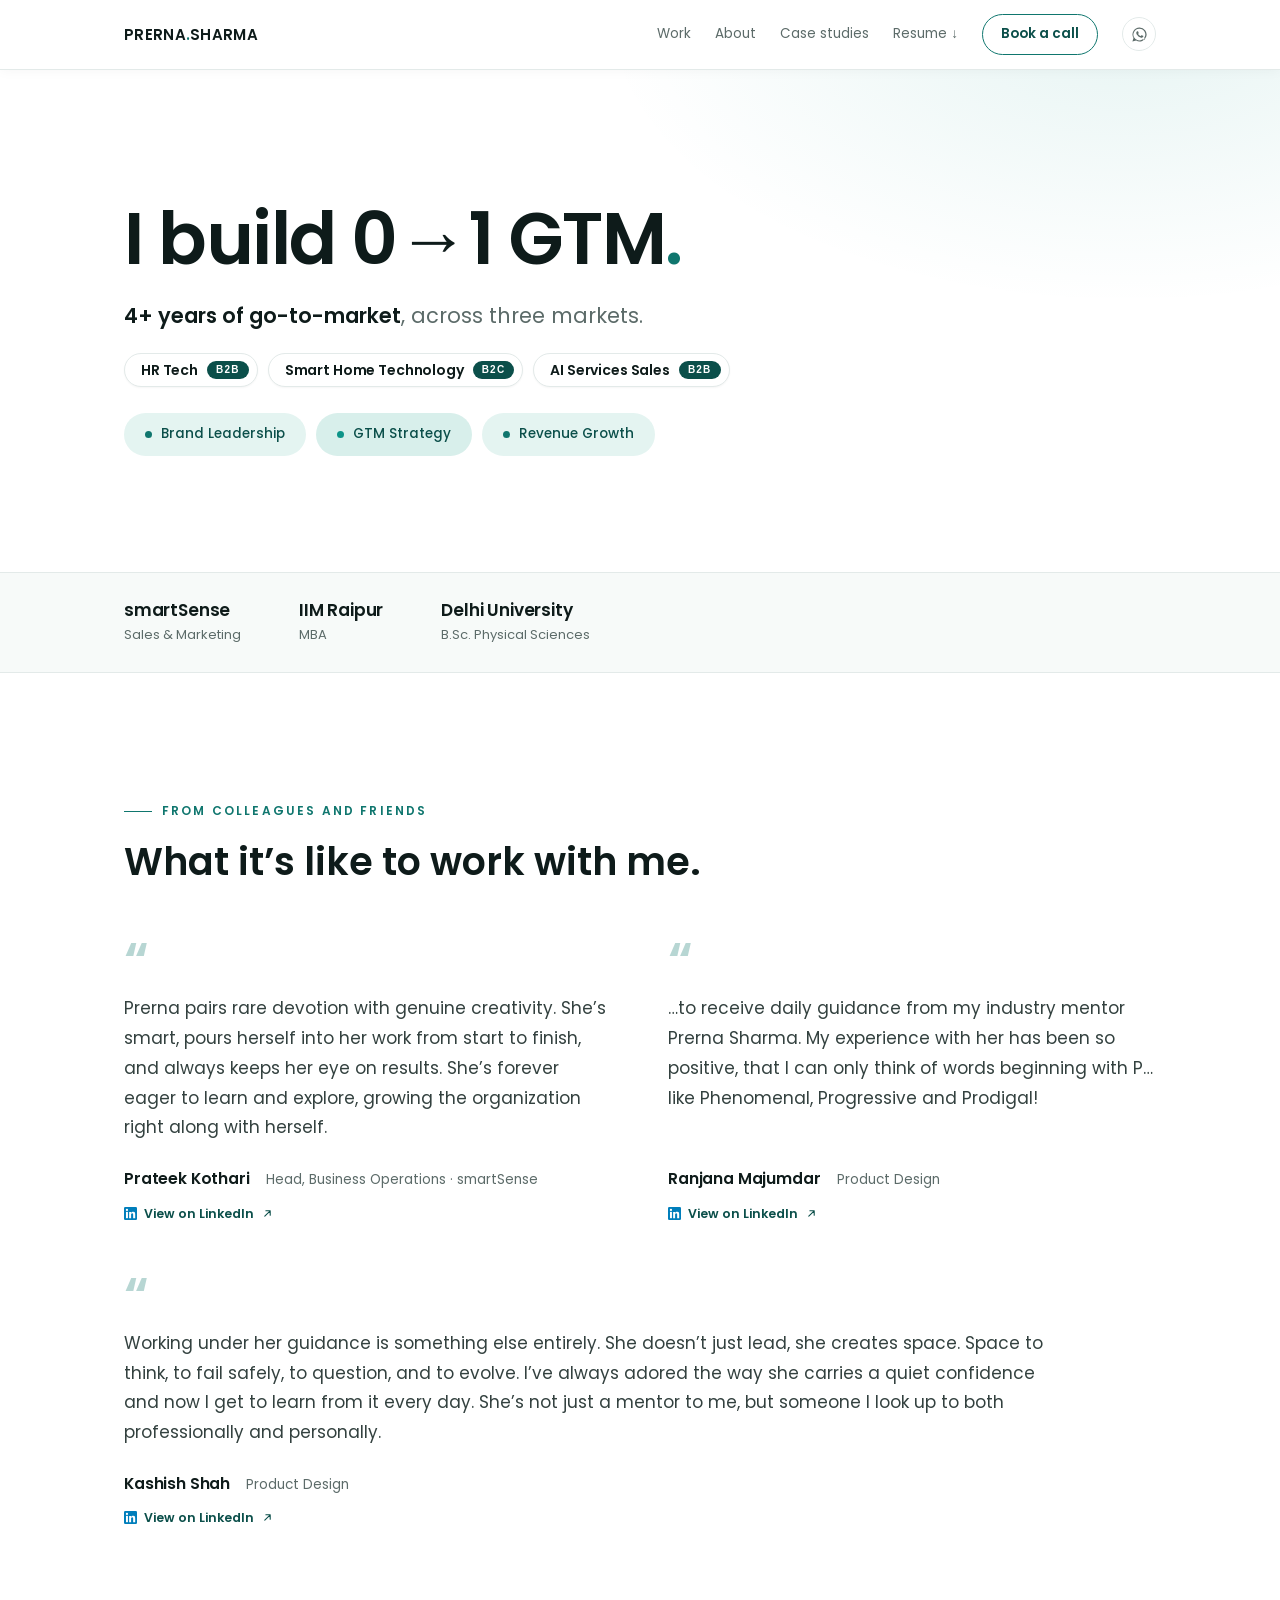
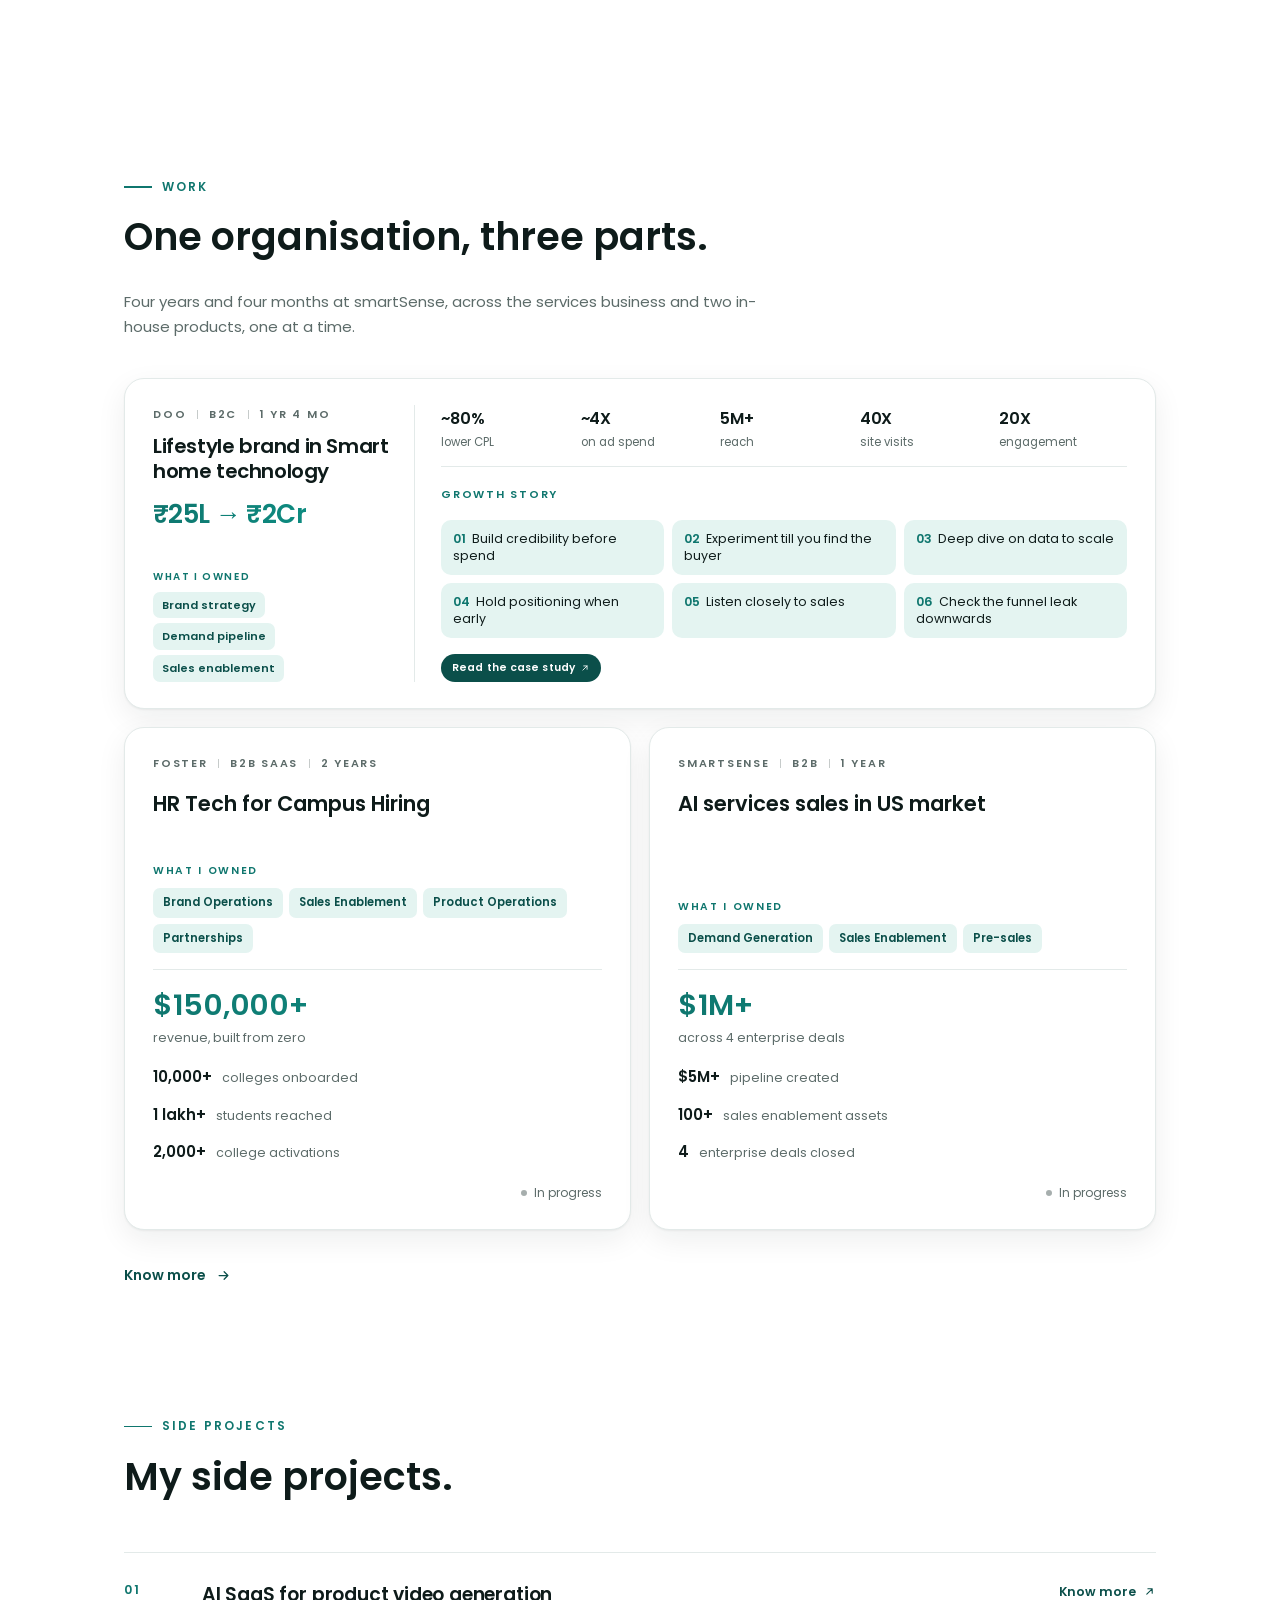
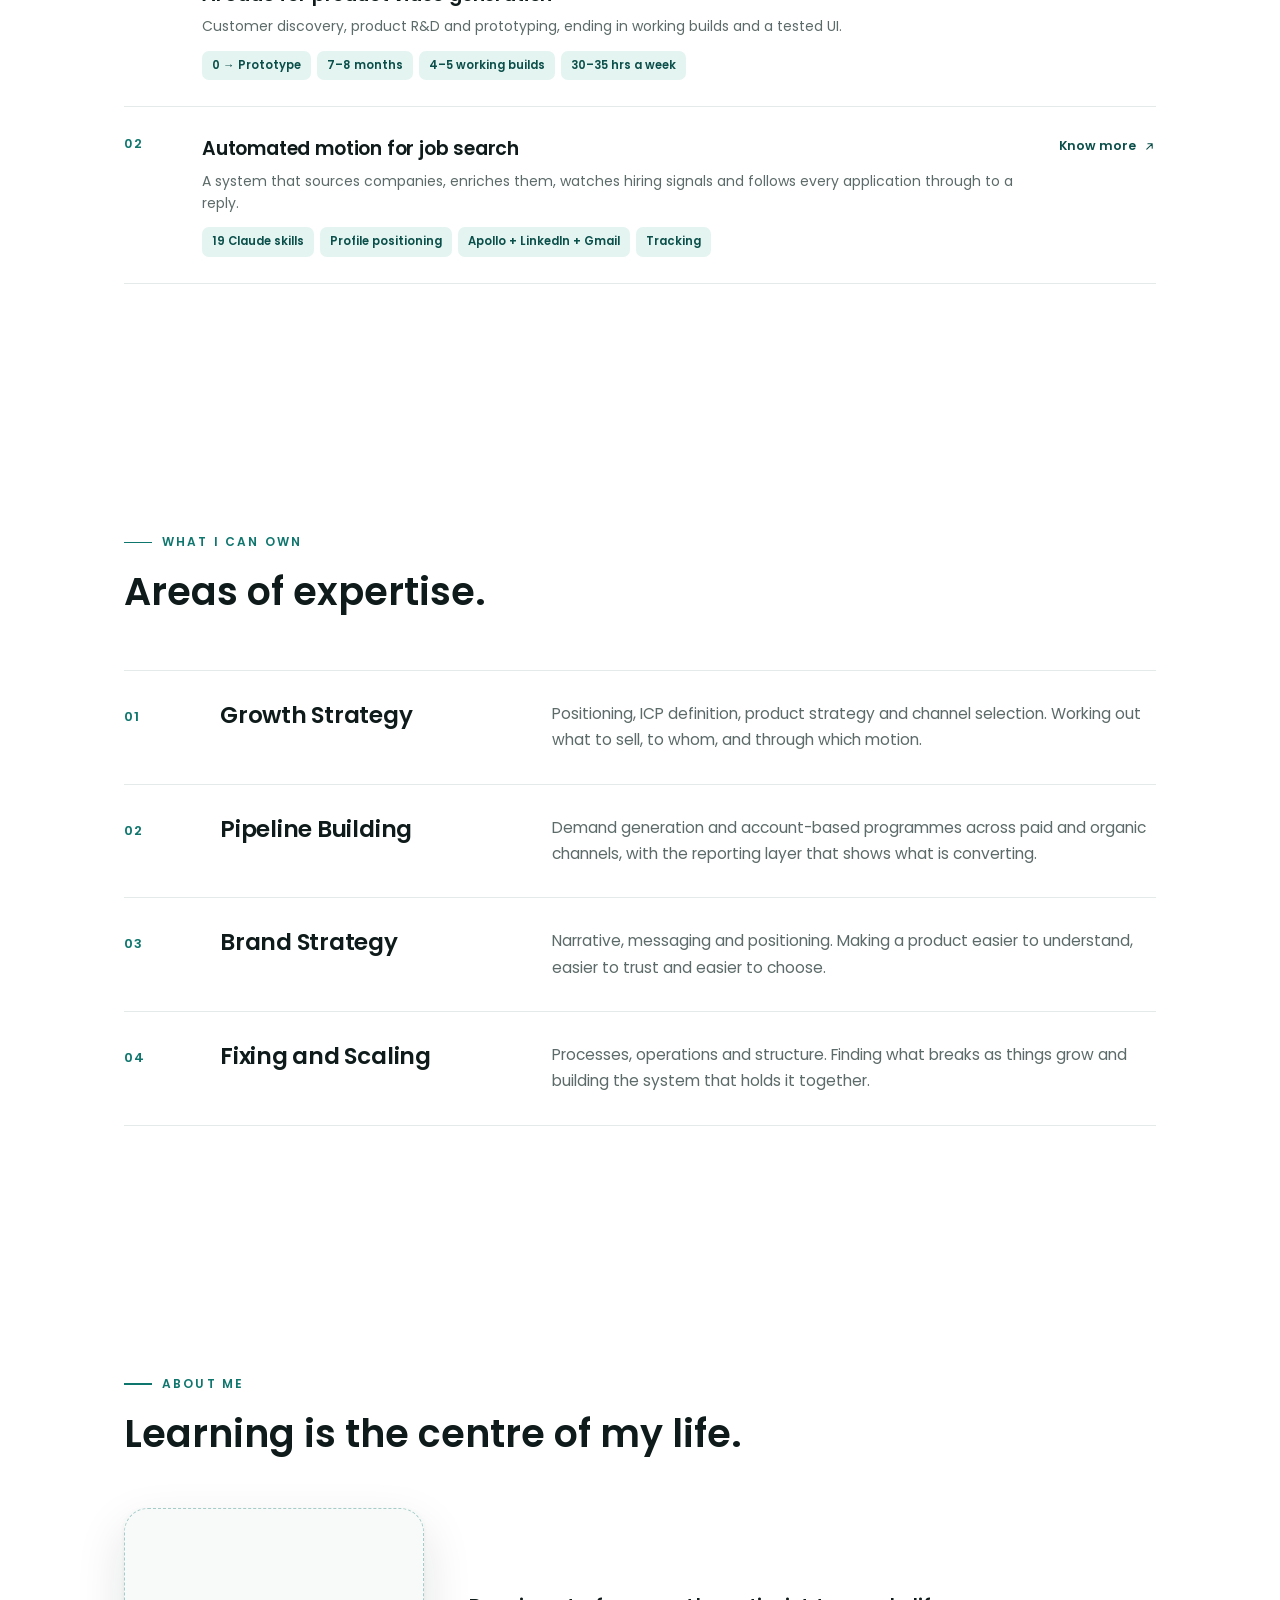
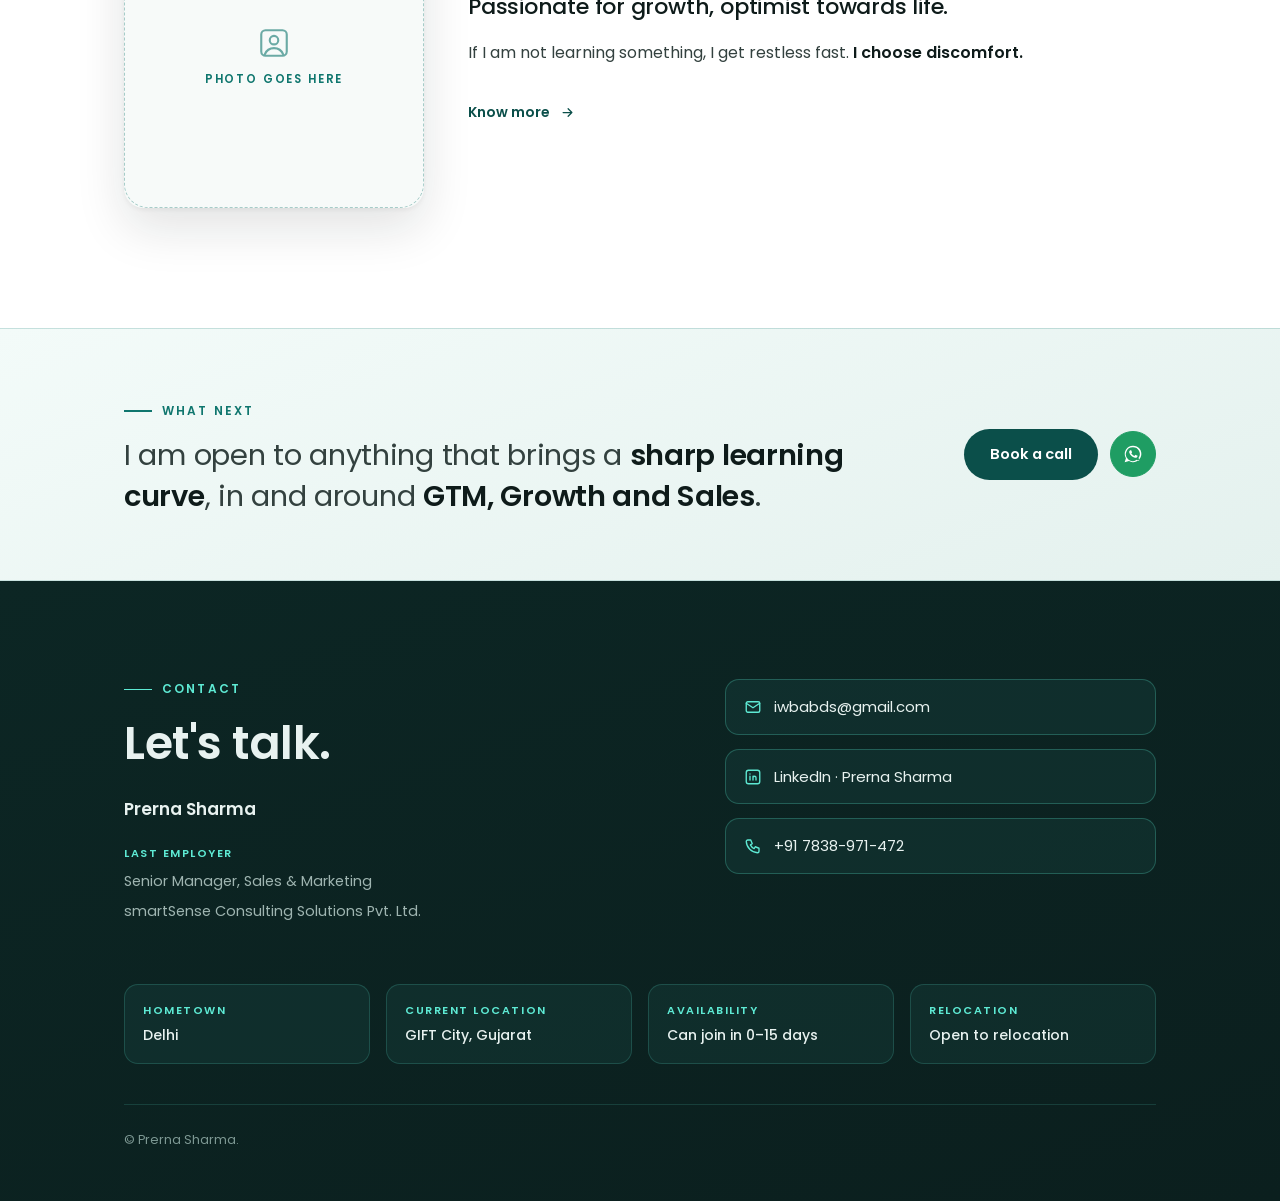
==== commit bc25e0bd: "Add files via upload" ====
--- a/index.html
+++ b/index.html
@@ -3,32 +3,24 @@
 <head>
 <meta charset="UTF-8">
 <meta name="viewport" content="width=device-width, initial-scale=1.0">
-<meta name="description" content="GTM and growth marketing across B2B SaaS, technology services and consumer IoT. Four years building demand generation, product marketing and brand from zero.">
 <meta name="author" content="Prerna Sharma">
 <meta name="robots" content="index, follow">
 <meta name="theme-color" content="#0F766E">
-<link rel="canonical" href="https://prerna-sharma-portfolio.vercel.app/">
 
 <!-- Open Graph: WhatsApp, LinkedIn, Facebook, Slack -->
-<meta property="og:type" content="website">
 <meta property="og:site_name" content="Prerna Sharma">
 <meta property="og:locale" content="en_IN">
-<meta property="og:url" content="https://prerna-sharma-portfolio.vercel.app/">
-<meta property="og:title" content="Prerna Sharma &middot; I build 0&#8594;1 GTM">
-<meta property="og:description" content="GTM and growth marketing across B2B SaaS, technology services and consumer IoT. Four years building demand generation, product marketing and brand from zero.">
 <meta property="og:image" content="https://prerna-sharma-portfolio.vercel.app/og-image.png">
 <meta property="og:image:secure_url" content="https://prerna-sharma-portfolio.vercel.app/og-image.png">
 <meta property="og:image:type" content="image/png">
 <meta property="og:image:width" content="1200">
 <meta property="og:image:height" content="630">
-<meta property="og:image:alt" content="Prerna Sharma. I build 0 to 1 GTM. Four years of go-to-market across B2B SaaS, technology services and consumer IoT.">
+<meta property="og:image:alt" content="Prerna Sharma. I build 0 to 1 GTM. HR Tech B2B, Smart Home Technology B2C, AI Services Sales B2B.">
 
 <!-- X / Twitter -->
 <meta name="twitter:card" content="summary_large_image">
-<meta name="twitter:title" content="Prerna Sharma &middot; I build 0&#8594;1 GTM">
-<meta name="twitter:description" content="GTM and growth marketing across B2B SaaS, technology services and consumer IoT. Four years building demand generation, product marketing and brand from zero.">
 <meta name="twitter:image" content="https://prerna-sharma-portfolio.vercel.app/og-image.png">
-<meta name="twitter:image:alt" content="Prerna Sharma. I build 0 to 1 GTM. Four years of go-to-market across B2B SaaS, technology services and consumer IoT.">
+<meta name="twitter:image:alt" content="Prerna Sharma. I build 0 to 1 GTM. HR Tech B2B, Smart Home Technology B2C, AI Services Sales B2B.">
 
 <!-- Google Tag Manager -->
 <script>(function(w,d,s,l,i){w[l]=w[l]||[];w[l].push({'gtm.start':
@@ -55,1308 +47,23 @@
 <script> (function(ss,ex){ window.ldfdr=window.ldfdr||function(){(ldfdr._q=ldfdr._q||[]).push([].slice.call(arguments));}; (function(d,s){ fs=d.getElementsByTagName(s)[0]; function ce(src){ var cs=d.createElement(s); cs.src=src; cs.async=1; fs.parentNode.insertBefore(cs,fs); }; ce('https://sc.lfeeder.com/lftracker_v1_'+ss+(ex?'_'+ex:'')+'.js'); })(document,'script'); })('kn9Eq4R0Lbj8RlvP'); </script>
 <!-- End Leadfeeder Tracking -->
 
-<title>Prerna Sharma &middot; I build 0&#8594;1 GTM</title>
 <link rel="preconnect" href="https://fonts.googleapis.com">
 <link rel="preconnect" href="https://fonts.gstatic.com" crossorigin>
 <link href="https://fonts.googleapis.com/css2?family=Poppins:wght@400;500;600&display=swap" rel="stylesheet">
-<style>
-:root{
-  --paper:#ffffff; --ink:#0E1B1A; --muted:#5C6B69; --line:#E3EAE9;
-  --olive:#0F766E; --olive-soft:#E4F4F1; --olive-deep:#0B4F4A;
-  --clay:#0D9488; --clay-soft:#D8EFEB;
-  --card:#F7FAF9; --shadow:0 1px 2px rgba(14,27,26,.05),0 10px 30px rgba(14,27,26,.07);
-}
-*{margin:0;padding:0;box-sizing:border-box}
-html{scroll-behavior:smooth}
-@media (prefers-reduced-motion:reduce){html{scroll-behavior:auto}.rv{opacity:1!important;transform:none!important;transition:none!important;filter:none!important;transition-delay:0s!important}}
-body{font-family:'Poppins',sans-serif;font-weight:400;background:var(--paper);color:var(--ink);font-size:16px;line-height:1.7;-webkit-font-smoothing:antialiased}
-h1,h2,h3,h4,.sb{font-weight:600}
-a{color:inherit;text-decoration:none}
-.wrap{max-width:1080px;margin:0 auto;padding:0 24px}
-section{padding:96px 0}
-.eyebrow{display:inline-flex;align-items:center;gap:10px;font-size:12px;letter-spacing:.18em;text-transform:uppercase;color:var(--olive);font-weight:600;margin-bottom:16px}
-.eyebrow::before{content:"";width:28px;height:1.5px;background:var(--olive)}
-.sec-title{font-size:clamp(26px,4vw,38px);line-height:1.25;margin-bottom:14px;position:relative;padding-bottom:14px}
-.sec-title::after{content:"";position:absolute;left:0;bottom:0;height:3px;width:56px;border-radius:2px;background:linear-gradient(90deg,var(--olive),var(--clay));transform:scaleX(0);transform-origin:left;transition:transform .8s .3s cubic-bezier(.22,.61,.36,1)}
-.sec-title.in::after{transform:scaleX(1)}
-.sec-sub{color:var(--muted);max-width:660px;font-size:15px}
-.rv{opacity:0;transform:translateY(24px);transition:opacity .7s cubic-bezier(.22,.61,.36,1),transform .7s cubic-bezier(.22,.61,.36,1)}
-.rv.in{opacity:1;transform:none}
-a:focus-visible,button:focus-visible{outline:2px solid var(--olive);outline-offset:3px;border-radius:2px}
-
-/* LANDING */
-.lead{padding:130px 0 90px;position:relative;overflow:hidden}
-.lead::before{content:"";position:absolute;inset:0;background:radial-gradient(820px 460px at 88% -12%,rgba(13,148,136,.10),transparent 64%);pointer-events:none}
-.lead .wrap{position:relative}
-.lead-grid{display:block}
-.lead h1{font-size:clamp(38px,6.4vw,64px);line-height:1.08;letter-spacing:-.02em;margin-bottom:22px}
-.lead-chips{display:flex;flex-wrap:wrap;gap:10px;margin-bottom:26px}
-.lead-chips .d-chip{padding:9px 20px;font-size:13.5px}
-.lead-meta{color:var(--muted);font-size:15.5px;max-width:520px}
-.lead-meta b{color:var(--ink);font-weight:600}
-.lead-cta{margin-top:40px;display:inline-flex;align-items:center;gap:11px;font-size:14px;font-weight:600;letter-spacing:.03em;color:var(--olive-deep);border:1.5px solid var(--olive);border-radius:999px;padding:12px 24px;transition:all .25s}
-.lead-cta svg{width:16px;height:16px;fill:none;stroke:currentColor;stroke-width:2;stroke-linecap:round;stroke-linejoin:round;transition:transform .25s}
-.lead-cta:hover{background:var(--olive);color:#fff}
-.lead-cta:hover svg{transform:translateY(3px)}
-@media(max-width:820px){.lead{padding:104px 0 72px}}
-
-
-/* HOW I WORK */
-.hiw-grid{display:grid;grid-template-columns:1fr 1fr;gap:30px 44px;margin-top:42px}
-.hiw-item h3{font-size:19px;line-height:1.35;margin-bottom:9px;padding-left:16px;position:relative}
-.hiw-item h3::before{content:"";position:absolute;left:0;top:.52em;width:7px;height:7px;border-radius:50%;background:var(--olive)}
-.hiw-item:nth-child(even) h3::before{background:var(--clay)}
-.hiw-item p{color:var(--muted);font-size:15.5px;padding-left:16px}
-@media(max-width:780px){.hiw-grid{grid-template-columns:1fr;gap:26px}}
-#how-i-work{padding-bottom:190px}
-#how-i-work .wrap::after{content:"";display:block;width:52px;height:2px;margin:150px auto 0;background:linear-gradient(90deg,var(--olive),var(--clay));opacity:.5;border-radius:2px}
-@media(max-width:780px){#how-i-work{padding-bottom:110px}#how-i-work .wrap::after{margin-top:90px}}
-
-/* NAV */
-nav{position:sticky;top:0;z-index:50;background:rgba(255,255,255,.85);backdrop-filter:blur(10px);border-bottom:1px solid var(--line);box-shadow:0 1px 12px rgba(14,27,26,.04)}
-.nav-in{max-width:1080px;margin:0 auto;padding:14px 24px;display:flex;align-items:center;justify-content:space-between}
-.logo{font-weight:600;font-size:15px;letter-spacing:.02em}
-.logo span{color:var(--olive)}
-.nav-links{display:flex;gap:26px;font-size:13.5px}
-.nav-links a{color:var(--muted);transition:color .2s}
-.nav-links a:hover,.nav-links a:focus-visible{color:var(--ink)}
-@media(max-width:760px){.nav-links{display:none}}
-
-/* HERO */
-.hero{padding:150px 0 120px;position:relative;overflow:hidden}
-.hero::before{content:"";position:absolute;inset:0;background:radial-gradient(900px 480px at 85% -10%,rgba(13,148,136,.10),transparent 65%),radial-gradient(700px 420px at -10% 110%,rgba(15,118,110,.07),transparent 60%);pointer-events:none}
-.hero .wrap{position:relative}
-.hero-tag{font-size:14px;letter-spacing:.16em;text-transform:uppercase;color:var(--muted);margin-bottom:20px;display:flex;align-items:center;gap:10px;font-weight:500}
-.hero-tag i{width:8px;height:8px;border:2px solid var(--olive);border-radius:50%;display:inline-block}
-.hero h1{font-size:clamp(42px,7.5vw,76px);line-height:1.1;letter-spacing:-.02em}
-.hero .rv{filter:blur(5px)}
-.hero .rv.in{filter:none}
-.hero .rv{transition:opacity .9s cubic-bezier(.22,.61,.36,1),transform .9s cubic-bezier(.22,.61,.36,1),filter .9s ease}
-.hero h1 em{font-style:normal;background:linear-gradient(100deg,var(--olive) 0%,var(--clay) 90%);-webkit-background-clip:text;background-clip:text;color:transparent}
-.hero h1 .bet{display:inline-block;font-size:.52em;font-weight:500;color:var(--olive-deep);margin-top:10px;letter-spacing:-.01em}
-.hero-types{margin-top:38px;display:flex;flex-wrap:wrap;gap:12px}
-.hero-types .d-chip{padding:10px 22px;font-size:14px}
-.d-chip{background:var(--olive-soft);border:1px solid transparent;border-radius:999px;padding:7px 16px;font-size:12.5px;font-weight:500;color:var(--olive-deep);display:inline-flex;align-items:center;gap:9px;transition:all .25s;cursor:default}
-.d-chip i{width:7px;height:7px;border-radius:50%;background:var(--olive);display:inline-block;flex-shrink:0}
-.d-chip:nth-child(even){background:var(--clay-soft)}
-.d-chip:nth-child(even) i{background:var(--clay)}
-.d-chip:hover{background:var(--olive);color:#fff;transform:translateY(-2px);box-shadow:0 6px 16px rgba(15,118,110,.25)}
-.d-chip:hover i{background:#fff}
-
-/* TRANSITIONS BETWEEN PARTS */
-.transition{padding:170px 0 130px}
-.transition p{font-size:clamp(26px,4vw,44px);line-height:1.35;letter-spacing:-.015em;font-weight:500;max-width:900px;color:var(--ink)}
-.transition p em{font-style:normal;color:var(--olive);box-shadow:inset 0 -0.35em 0 var(--olive-soft)}
-.transition .rv{transform:translateY(36px);filter:blur(6px);transition:opacity 1s cubic-bezier(.22,.61,.36,1),transform 1s cubic-bezier(.22,.61,.36,1),filter 1s ease}
-.transition .rv.in{transform:none;filter:none}
-
-/* STAGGERED CARD REVEALS */
-.chapter-grid .rv:nth-child(2){transition-delay:.15s}
-.persona-grid .rv:nth-child(2){transition-delay:.15s}
-.persona-grid .rv:nth-child(3){transition-delay:.3s}
-.ticket-grid .rv:nth-child(2){transition-delay:.15s}
-.int-grid .rv:nth-child(2){transition-delay:.15s}
-.int-grid .rv:nth-child(3){transition-delay:.3s}
-
-
-/* SIDE VENTURE, inverted dark band */
-#venture{background:linear-gradient(160deg,#0C2624 0%,#0B1F1E 55%,#0E2A27 100%);padding:110px 0 120px;position:relative;overflow:hidden}
-#venture::before{content:"";position:absolute;inset:0;background:radial-gradient(700px 400px at 90% 0%,rgba(94,234,212,.08),transparent 60%);pointer-events:none}
-#venture .wrap{position:relative}
-#venture .eyebrow{color:#5EEAD4}
-#venture .eyebrow::before{background:#5EEAD4}
-#venture .sec-title{color:#fff}
-#venture .chapter-meta{color:#9FB5B1}
-#venture .d-chip{background:rgba(94,234,212,.10);color:#A7E8DE;border:1px solid rgba(94,234,212,.25)}
-#venture .d-chip i{background:#5EEAD4}
-#venture .d-chip:nth-child(even){background:rgba(255,255,255,.06);border-color:rgba(255,255,255,.18);color:#D7E5E2}
-#venture .d-chip:nth-child(even) i{background:#8FA8A4}
-#venture .d-chip:hover{background:#5EEAD4;color:#0B1F1E;box-shadow:0 6px 20px rgba(94,234,212,.3)}
-#venture .d-chip:hover i{background:#0B1F1E}
-#venture .chapter-col{box-shadow:none;backdrop-filter:blur(4px)}
-#venture .chapter-col.wrong{background:rgba(255,255,255,.05);border:1px solid rgba(255,255,255,.12)}
-#venture .chapter-col.learned{background:rgba(94,234,212,.08);border:1px solid rgba(94,234,212,.22)}
-#venture .chapter-col:hover{transform:translateY(-4px);box-shadow:0 16px 40px rgba(0,0,0,.35)}
-#venture .chapter-col h4{color:#8FA8A4}
-#venture .chapter-col h4 i{background:#C2703D}
-#venture .chapter-col.learned h4 i{background:#5EEAD4}
-#venture .chapter-col li{color:#C9D8D5}
-#venture .chapter-col.wrong li::before{background:rgba(194,112,61,.5)}
-#venture .chapter-col.learned li::before{background:rgba(94,234,212,.45)}
-#venture .chapter-col b{color:#fff}
-#venture .chapter-shaped{background:#fff;box-shadow:0 16px 48px rgba(0,0,0,.35)}
-#venture .chapter-shaped .sh-label{color:var(--olive)}
-#venture .chapter-shaped p{color:#1E2E2B}
-
-
-.focus-row{display:flex;align-items:baseline;gap:14px;margin-top:20px;flex-wrap:wrap}
-.focus-label{font-size:11px;letter-spacing:.14em;text-transform:uppercase;color:var(--muted);font-weight:600;flex-shrink:0}
-.focus-tags{display:flex;flex-wrap:wrap;gap:8px}
-.focus-tag{font-size:12.5px;font-weight:600;color:var(--olive-deep);background:#fff;border:1.5px solid var(--olive);border-radius:8px;padding:6px 13px;transition:all .2s;cursor:default}
-.focus-tag:hover{background:var(--olive);color:#fff;transform:translateY(-2px);box-shadow:0 6px 16px rgba(15,118,110,.22)}
-
-/* CAREER CHAPTERS */
-.chapter{padding-top:96px}
-.chapter+.chapter{padding-top:0}
-.chapter-meta{font-size:14px;color:var(--muted);margin-top:14px;font-weight:500}
-.chapter-stats{display:flex;flex-wrap:wrap;gap:10px;margin-top:24px}
-.chapter-result{margin-top:22px;font-size:15px;color:#2c3a38;border-left:3px solid var(--clay);padding-left:16px;max-width:760px;line-height:1.6}
-.chapter-result b{font-weight:600}
-.chapter-grid{display:grid;grid-template-columns:1fr 1fr;gap:20px;margin-top:44px}
-@media(max-width:780px){.chapter-grid{grid-template-columns:1fr}}
-.chapter-col{padding:28px 30px;border-radius:20px;box-shadow:var(--shadow);transition:transform .3s,box-shadow .3s}
-.chapter-col:hover{transform:translateY(-4px);box-shadow:0 2px 4px rgba(14,27,26,.05),0 16px 40px rgba(14,27,26,.10)}
-.chapter-col.wrong{background:linear-gradient(160deg,#FBF7F3 0%,#F7EDE3 100%)}
-.chapter-col.learned{background:linear-gradient(160deg,#F2FBF9 0%,var(--olive-soft) 100%)}
-.chapter-col h4{font-size:11.5px;letter-spacing:.16em;text-transform:uppercase;color:var(--muted);margin-bottom:16px;display:flex;align-items:center;gap:8px}
-.chapter-col h4 i{width:8px;height:8px;border-radius:2px;background:var(--wrongc,#C2703D);display:inline-block}
-.chapter-col.learned h4 i{background:var(--olive)}
-.chapter-col ul{list-style:none}
-.chapter-col li{font-size:13.5px;color:#33413f;padding:0 0 16px 22px;position:relative;line-height:1.65}
-.chapter-col li:last-child{padding-bottom:0}
-.chapter-col.wrong li::before{content:"";position:absolute;left:0;top:8px;width:9px;height:9px;background:#EAD3C2;border-radius:3px}
-.chapter-col.learned li::before{content:"";position:absolute;left:0;top:8px;width:9px;height:9px;background:#B9E2DB;border-radius:3px}
-.chapter-col b{font-weight:600;color:var(--ink)}
-.chapter-shaped{margin-top:28px;border-radius:20px;padding:26px 30px;background:linear-gradient(120deg,var(--olive) 0%,var(--olive-deep) 100%);box-shadow:0 12px 32px rgba(15,118,110,.22)}
-.chapter-shaped .sh-label{font-size:12px;letter-spacing:.16em;text-transform:uppercase;color:#8FE3D6;font-weight:600;margin-bottom:8px}
-.chapter-shaped p{font-size:14.5px;color:#EAFAF7;line-height:1.7}
-
-/* LIFE BEFORE WORK */
-.before-intro{font-size:15px;line-height:1.75;max-width:700px;margin-top:16px;color:var(--muted)}
-.before-intro em{font-style:normal;font-weight:500;text-decoration:underline;text-decoration-color:var(--olive);text-decoration-thickness:2px;text-underline-offset:6px}
-.persona-grid{display:grid;grid-template-columns:repeat(auto-fit,minmax(280px,1fr));gap:18px;margin-top:44px}
-.persona{border-radius:20px;overflow:hidden;background:var(--card);box-shadow:var(--shadow);transition:transform .3s,box-shadow .3s}
-.persona:hover{transform:translateY(-4px);box-shadow:0 2px 4px rgba(14,27,26,.05),0 16px 40px rgba(14,27,26,.10)}
-.persona .ph{padding:20px 22px;border-bottom:1px solid var(--line);display:flex;align-items:center;gap:12px;background:#fff}
-.persona .ph svg{width:22px;height:22px;stroke:var(--olive);fill:none;stroke-width:1.8;stroke-linecap:round;stroke-linejoin:round;flex-shrink:0}
-.persona:nth-child(2) .ph svg{stroke:var(--clay)}
-.persona .ph h3{font-size:16px}
-.persona .pb{padding:18px 22px 22px}
-.persona ul{list-style:none}
-.persona li{font-size:13.5px;color:#4a483f;line-height:1.65;padding:0 0 12px 20px;position:relative}
-.persona li:last-child{padding-bottom:0}
-.persona li::before{content:"";position:absolute;left:0;top:8px;width:8px;height:8px;background:var(--olive);opacity:.35;border-radius:50%}
-.persona:nth-child(2) li::before{background:var(--clay)}
-.persona li b{font-weight:600;color:var(--ink)}
-
-/* INTERNSHIPS */
-#intern{background:linear-gradient(180deg,#F3FAF8 0%,#EDF7F5 100%);border-top:1px solid var(--line);border-bottom:1px solid var(--line)}
-.ticket-grid{display:grid;grid-template-columns:repeat(auto-fit,minmax(320px,1fr));gap:20px;margin-top:44px}
-.ticket{border-radius:20px;background:#fff;position:relative;padding:26px 28px;box-shadow:var(--shadow);transition:transform .3s,box-shadow .3s}
-.ticket:hover{transform:translateY(-4px);box-shadow:0 2px 4px rgba(14,27,26,.05),0 16px 40px rgba(14,27,26,.10)}
-.ticket .t-tag{font-size:11px;letter-spacing:.14em;text-transform:uppercase;font-weight:600;color:var(--clay)}
-.ticket h3{font-size:17px;margin-top:6px}
-.ticket .t-sub{font-size:12.5px;color:var(--muted);font-style:italic;margin:4px 0 14px}
-.ticket ul{list-style:none}
-.ticket li{font-size:13.5px;color:#4a483f;line-height:1.65;padding:0 0 11px 20px;position:relative}
-.ticket li:last-child{padding-bottom:0}
-.ticket li::before{content:"";position:absolute;left:0;top:8px;width:8px;height:8px;background:var(--clay);opacity:.4;border-radius:50%}
-.ticket b{font-weight:600;color:var(--ink)}
-
-/* INTERESTS + EDUCATION */
-.int-grid{display:grid;grid-template-columns:repeat(auto-fit,minmax(230px,1fr));gap:18px;margin-top:44px}
-.int-cat{border-radius:20px;padding:22px 24px;background:var(--card);box-shadow:var(--shadow);transition:transform .3s,box-shadow .3s}
-.int-cat:hover{transform:translateY(-4px);box-shadow:0 2px 4px rgba(14,27,26,.05),0 16px 40px rgba(14,27,26,.10)}
-.int-cat .ih{display:flex;align-items:center;gap:10px;margin-bottom:14px}
-.int-cat .ih svg{width:20px;height:20px;stroke:var(--olive);fill:none;stroke-width:1.8;stroke-linecap:round;stroke-linejoin:round;flex-shrink:0}
-.int-cat:nth-child(even) .ih svg{stroke:var(--clay)}
-.int-cat .ih h3{font-size:14px;letter-spacing:.08em;text-transform:uppercase}
-.int-cat .tags{display:flex;flex-wrap:wrap;gap:8px}
-.int-cat p{font-size:13.5px;color:#3d4b49;line-height:1.7}
-.int-cat .tag{font-size:12px;background:#fff;border:1px solid var(--line);border-radius:999px;padding:4px 12px;color:#3d4b49;transition:all .2s}
-.int-cat .tag:hover{background:var(--olive);border-color:var(--olive);color:#fff}
-.edu-block{margin-top:64px}
-.edu-block .d-label{font-size:12px;letter-spacing:.16em;text-transform:uppercase;color:var(--muted);font-weight:600;margin-bottom:18px;display:flex;align-items:center;gap:10px}
-.edu-block .d-label::after{content:"";flex:1;height:1.5px;background:var(--line)}
-.edu-grid{display:grid;grid-template-columns:repeat(auto-fit,minmax(300px,1fr));gap:18px}
-.edu-card{border-radius:20px;padding:24px 26px;display:flex;gap:16px;align-items:flex-start;transition:box-shadow .3s,transform .3s;background:linear-gradient(160deg,#F2FBF9 0%,var(--olive-soft) 100%);box-shadow:var(--shadow)}
-.edu-card:hover{transform:translateY(-4px);box-shadow:0 2px 4px rgba(14,27,26,.05),0 16px 40px rgba(14,27,26,.10)}
-.edu-card .ei{width:44px;height:44px;background:#fff;border-radius:12px;display:flex;align-items:center;justify-content:center;flex-shrink:0;box-shadow:0 2px 8px rgba(15,118,110,.12)}
-.edu-card .ei svg{width:22px;height:22px;stroke:var(--olive);fill:none;stroke-width:1.8;stroke-linecap:round;stroke-linejoin:round}
-.edu-card h3{font-size:16px;line-height:1.4}
-.edu-card p{font-size:13px;color:var(--muted);margin-top:2px}
-
-/* CONTACT */
-footer{background:linear-gradient(160deg,#0C2624 0%,#0B1F1E 100%);color:#E8F2F0;padding:90px 0 50px}
-.foot-grid{display:grid;grid-template-columns:1.3fr 1fr;gap:40px;align-items:start}
-footer .eyebrow{color:#5EEAD4}
-footer .eyebrow::before{background:#5EEAD4}
-footer h2{font-size:clamp(28px,4.5vw,46px);line-height:1.2;letter-spacing:-.01em}
-footer h2 em{font-style:normal;color:#5EEAD4}
-.foot-meta{font-size:14px;color:#9FB5B1;margin-top:16px;max-width:420px}
-.foot-info{margin-top:24px;display:flex;flex-direction:column;gap:6px}
-.foot-info p{font-size:14.5px;color:#9FB5B1}
-.foot-info .fi-label{font-size:11px;letter-spacing:.14em;text-transform:uppercase;color:#5EEAD4;font-weight:600;margin-top:14px}
-.foot-info p:first-child{font-size:17px;font-weight:600;color:#E8F2F0}
-.foot-links{display:flex;flex-direction:column;gap:14px;margin-top:8px}
-.foot-links a{display:flex;align-items:center;gap:12px;font-size:15px;color:#E8F2F0;background:rgba(94,234,212,.06);border:1px solid rgba(94,234,212,.25);border-radius:14px;padding:14px 18px;transition:all .25s}
-.foot-links a:hover{border-color:#5EEAD4;background:rgba(94,234,212,.12);transform:translateX(4px)}
-.foot-links svg{width:18px;height:18px;stroke:#5EEAD4;fill:none;stroke-width:1.8;stroke-linecap:round;stroke-linejoin:round;flex-shrink:0}
-.foot-facts{margin-top:60px;display:grid;grid-template-columns:repeat(4,1fr);gap:16px}
-@media(max-width:820px){.foot-facts{grid-template-columns:repeat(2,1fr)}}
-@media(max-width:480px){.foot-facts{grid-template-columns:1fr}}
-.ff{background:rgba(94,234,212,.06);border:1px solid rgba(94,234,212,.18);border-radius:14px;padding:16px 18px;display:flex;flex-direction:column;gap:4px}
-.ff-label{font-size:11px;letter-spacing:.14em;text-transform:uppercase;color:#5EEAD4;font-weight:600}
-.ff-value{font-size:14px;color:#E8F2F0;font-weight:500}
-.foot-bottom{margin-top:40px;padding-top:24px;border-top:1px solid rgba(94,234,212,.15);display:flex;justify-content:space-between;gap:14px;flex-wrap:wrap;font-size:12.5px;color:#7E9994}
-@media(max-width:720px){.foot-grid{grid-template-columns:1fr}}
-
-/* ============ MULTI-PAGE NAV ============ */
-.nav-links{display:flex;gap:24px;font-size:13.5px;align-items:center}
-.nav-links a{color:var(--muted);transition:color .2s;position:relative;padding:4px 0}
-.nav-links a:hover,.nav-links a:focus-visible{color:var(--ink)}
-.nav-links a.active{color:var(--ink);font-weight:600}
-.nav-links a.active::after{content:"";position:absolute;left:0;right:0;bottom:-2px;height:2px;border-radius:2px;background:linear-gradient(90deg,var(--olive),var(--clay))}
-.nav-cta{color:var(--olive-deep)!important;border:1.5px solid var(--olive);border-radius:999px;padding:8px 18px!important;font-weight:600;transition:all .25s}
-.nav-cta:hover{background:var(--olive);color:#fff!important}
-.nav-cta::after{display:none!important}
-@media(max-width:760px){
-  .nav-in{flex-direction:column;gap:12px;padding:12px 18px}
-  .nav-links{display:flex;gap:16px;font-size:12.5px;flex-wrap:wrap;justify-content:center}
-  .nav-cta{padding:6px 14px!important}
-}
-
-/* ============ PAGE HEADER (inner pages) ============ */
-.page-head{padding:86px 0 10px;position:relative;overflow:hidden}
-.page-head::before{content:"";position:absolute;inset:0;background:radial-gradient(760px 400px at 88% -20%,rgba(13,148,136,.09),transparent 62%);pointer-events:none}
-.page-head .wrap{position:relative}
-.page-head h1{font-size:clamp(32px,5.4vw,52px);line-height:1.12;letter-spacing:-.02em;margin-bottom:16px}
-.page-head p{color:var(--muted);font-size:16px;max-width:640px}
-@media(max-width:820px){.page-head{padding:64px 0 6px}}
-
-/* ============ LANDING ADDITIONS ============ */
-.lead-claim{font-size:clamp(19px,2.6vw,26px);line-height:1.45;font-weight:500;max-width:660px;margin-bottom:20px;letter-spacing:-.01em}
-.lead-claim em{font-style:normal;background:linear-gradient(100deg,var(--olive) 0%,var(--clay) 90%);-webkit-background-clip:text;background-clip:text;color:transparent}
-.lead-intent{display:inline-flex;align-items:flex-start;gap:11px;background:var(--olive-soft);border:1px solid rgba(15,118,110,.22);border-radius:14px;padding:14px 18px;font-size:14.5px;color:var(--olive-deep);max-width:600px;line-height:1.6;margin-bottom:26px}
-.lead-intent i{width:8px;height:8px;border-radius:50%;background:var(--olive);flex-shrink:0;margin-top:8px;position:relative}
-.lead-intent i::after{content:"";position:absolute;inset:-5px;border-radius:50%;border:1.5px solid var(--olive);opacity:.35}
-.lead-actions{margin-top:36px;display:flex;flex-wrap:wrap;gap:14px;align-items:center}
-.btn-solid{display:inline-flex;align-items:center;gap:10px;font-size:14px;font-weight:600;letter-spacing:.02em;color:#fff;background:var(--olive);border:1.5px solid var(--olive);border-radius:999px;padding:12px 24px;transition:all .25s}
-.btn-solid:hover{background:var(--olive-deep);border-color:var(--olive-deep);transform:translateY(-2px);box-shadow:0 8px 22px rgba(15,118,110,.28)}
-.btn-solid svg,.lead-cta svg{width:16px;height:16px;fill:none;stroke:currentColor;stroke-width:2;stroke-linecap:round;stroke-linejoin:round}
-.lead-cta{margin-top:0}
-
-/* credibility strip */
-.credstrip{border-top:1px solid var(--line);border-bottom:1px solid var(--line);padding:22px 0;background:var(--card)}
-.cred-in{max-width:1080px;margin:0 auto;padding:0 24px;display:flex;flex-wrap:wrap;align-items:center;gap:12px 26px}
-.cred-label{font-size:11px;letter-spacing:.16em;text-transform:uppercase;color:var(--muted);font-weight:600}
-.cred-item{font-size:13.5px;font-weight:500;color:#33413f}
-.cred-dot{width:4px;height:4px;border-radius:50%;background:var(--line)}
-
-/* ============ WHAT I CAN OWN ============ */
-.own-grid{display:grid;grid-template-columns:1fr 1fr;gap:18px;margin-top:44px}
-@media(max-width:820px){.own-grid{grid-template-columns:1fr}}
-.own-card{background:var(--card);border:1px solid var(--line);border-radius:20px;padding:28px 30px;transition:transform .3s,box-shadow .3s,border-color .3s}
-.own-card:hover{transform:translateY(-4px);box-shadow:0 2px 4px rgba(14,27,26,.05),0 16px 40px rgba(14,27,26,.10);border-color:rgba(15,118,110,.3)}
-.own-num{font-size:11.5px;letter-spacing:.16em;text-transform:uppercase;color:var(--olive);font-weight:600;margin-bottom:12px}
-.own-card h3{font-size:19px;line-height:1.35;margin-bottom:10px}
-.own-card p{font-size:14.5px;color:var(--muted);line-height:1.65}
-.own-proof{margin-top:16px;padding-top:14px;border-top:1px solid var(--line);display:flex;flex-wrap:wrap;gap:8px}
-.own-proof a{font-size:12.5px;font-weight:600;color:var(--olive-deep);background:#fff;border:1.5px solid var(--olive);border-radius:8px;padding:6px 13px;transition:all .2s}
-.own-proof a:hover{background:var(--olive);color:#fff;transform:translateY(-2px);box-shadow:0 6px 16px rgba(15,118,110,.22)}
-
-/* ============ WORK PREVIEW CARDS ============ */
-.wp-grid{display:grid;grid-template-columns:repeat(auto-fit,minmax(280px,1fr));gap:18px;margin-top:44px}
-.wp-card{display:block;background:#fff;border:1px solid var(--line);border-radius:20px;padding:26px 28px;box-shadow:var(--shadow);transition:transform .3s,box-shadow .3s;height:100%}
-.wp-card:hover{transform:translateY(-5px);box-shadow:0 2px 4px rgba(14,27,26,.05),0 18px 44px rgba(14,27,26,.12)}
-.wp-eyebrow{font-size:11px;letter-spacing:.16em;text-transform:uppercase;color:var(--muted);font-weight:600;margin-bottom:14px}
-.wp-card h3{font-size:21px;margin-bottom:6px}
-.wp-role{font-size:13px;color:var(--muted);margin-bottom:20px}
-.wp-metric{font-size:clamp(23px,3vw,29px);font-weight:600;letter-spacing:-.01em;background:linear-gradient(100deg,var(--olive) 0%,var(--clay) 90%);-webkit-background-clip:text;background-clip:text;color:transparent;line-height:1.2}
-.wp-metric-label{font-size:12.5px;color:var(--muted);margin-top:4px}
-.wp-line{font-size:14px;color:#33413f;margin-top:18px;line-height:1.6}
-.wp-more{margin-top:20px;font-size:13px;font-weight:600;color:var(--olive-deep);display:inline-flex;align-items:center;gap:7px}
-.wp-card:hover .wp-more svg{transform:translateX(4px)}
-.wp-more svg{width:14px;height:14px;fill:none;stroke:currentColor;stroke-width:2;stroke-linecap:round;stroke-linejoin:round;transition:transform .25s}
-
-/* ============ TESTIMONIALS ============ */
-.tst-grid{display:grid;grid-template-columns:1fr 1fr;gap:18px;margin-top:44px}
-@media(max-width:780px){.tst-grid{grid-template-columns:1fr}}
-.tst-card{display:block;background:linear-gradient(160deg,#0C2624 0%,#0B1F1E 100%);border-radius:20px;padding:22px;transition:transform .3s,box-shadow .3s}
-.tst-card:hover{transform:translateY(-4px);box-shadow:0 16px 44px rgba(0,0,0,.28)}
-.tst-label{font-size:11px;letter-spacing:.16em;text-transform:uppercase;color:#5EEAD4;font-weight:600;margin-bottom:14px}
-.tst-card img{width:100%;height:auto;display:block;border-radius:12px}
-.tst-link{margin-top:16px;font-size:13px;font-weight:600;color:#E8F2F0;display:inline-flex;align-items:center;gap:7px}
-.tst-card:hover .tst-link svg{transform:translate(3px,-3px)}
-.tst-link svg{width:14px;height:14px;fill:none;stroke:#5EEAD4;stroke-width:2;stroke-linecap:round;stroke-linejoin:round;transition:transform .25s}
-
-/* ============ TEARDOWN CARDS ============ */
-.td-grid{display:grid;grid-template-columns:repeat(auto-fit,minmax(290px,1fr));gap:18px;margin-top:44px}
-.td-card{display:flex;flex-direction:column;background:#fff;border:1px solid var(--line);border-radius:20px;padding:26px 28px;box-shadow:var(--shadow);transition:transform .3s,box-shadow .3s}
-a.td-card:hover{transform:translateY(-5px);box-shadow:0 2px 4px rgba(14,27,26,.05),0 18px 44px rgba(14,27,26,.12)}
-.td-kind{font-size:11px;letter-spacing:.16em;text-transform:uppercase;color:var(--clay);font-weight:600;margin-bottom:14px}
-.td-card h3{font-size:20px;margin-bottom:8px;line-height:1.3}
-.td-card p{font-size:14px;color:var(--muted);line-height:1.65}
-.td-scope{margin-top:18px;padding-top:14px;border-top:1px solid var(--line);font-size:12.5px;color:var(--muted);display:flex;flex-wrap:wrap;gap:6px 14px}
-.td-scope b{color:#33413f;font-weight:600}
-.td-soon{margin-top:18px;font-size:12px;font-weight:600;letter-spacing:.06em;text-transform:uppercase;color:var(--muted)}
-
-/* ============ TEARDOWN DETAIL PAGE ============ */
-.td-block{margin-top:52px}
-.td-block h2{font-size:clamp(21px,3vw,28px);margin-bottom:8px;line-height:1.3}
-.td-block .td-hint{font-size:13px;color:var(--muted);margin-bottom:20px}
-.td-findings{list-style:none;margin-top:8px}
-.td-findings li{font-size:15px;color:#33413f;line-height:1.7;padding:0 0 18px 24px;position:relative}
-.td-findings li::before{content:"";position:absolute;left:0;top:10px;width:9px;height:9px;background:#B9E2DB;border-radius:3px}
-.td-findings b{font-weight:600;color:var(--ink)}
-.td-limits{background:linear-gradient(160deg,#FBF7F3 0%,#F7EDE3 100%);border-radius:20px;padding:28px 30px;margin-top:22px}
-.td-limits li::before{background:#EAD3C2}
-
-/* ============ SECTION FOOT LINK ============ */
-.sec-more{margin-top:40px;display:inline-flex;align-items:center;gap:10px;font-size:14px;font-weight:600;color:var(--olive-deep);border-bottom:1.5px solid var(--olive);padding-bottom:4px;transition:gap .25s}
-.sec-more:hover{gap:16px}
-.sec-more svg{width:15px;height:15px;fill:none;stroke:currentColor;stroke-width:2;stroke-linecap:round;stroke-linejoin:round}
-
-/* My core now lives on the About page, not as a home-page transition */
-#how-i-work{padding-bottom:96px}
-#how-i-work .wrap::after{display:none}
-@media(max-width:780px){#how-i-work{padding-bottom:72px}}
-
-/* ============ ABOUT TEASER (home) ============ */
-.at-grid{display:grid;grid-template-columns:0.85fr 1.15fr;gap:48px;align-items:center;margin-top:44px}
-@media(max-width:860px){.at-grid{grid-template-columns:1fr;gap:32px}}
-.at-photo{position:relative;border-radius:24px;overflow:hidden;background:var(--card);box-shadow:0 2px 4px rgba(14,27,26,.05),0 20px 50px rgba(14,27,26,.12);aspect-ratio:4/5}
-.at-photo img{width:100%;height:100%;object-fit:cover;display:block}
-.at-photo .ph-fallback{position:absolute;inset:0;display:flex;flex-direction:column;align-items:center;justify-content:center;gap:10px;border:1px dashed rgba(15,118,110,.35);border-radius:24px;color:var(--olive);font-size:11.5px;letter-spacing:.16em;text-transform:uppercase;font-weight:600}
-.at-photo .ph-fallback svg{width:34px;height:34px;fill:none;stroke:currentColor;stroke-width:1.5;stroke-linecap:round;stroke-linejoin:round;opacity:.6}
-.at-body p{font-size:16px;line-height:1.75;color:#33413f}
-.at-body p+p{margin-top:16px}
-.at-body p.at-lede{font-size:clamp(18px,2.2vw,22px);line-height:1.5;font-weight:500;color:var(--ink);letter-spacing:-.01em}
-.at-facts{display:flex;flex-wrap:wrap;gap:10px;margin-top:26px}
-.at-fact{background:var(--card);border:1px solid var(--line);border-radius:12px;padding:12px 16px;min-width:130px}
-.at-fact .afl{font-size:10.5px;letter-spacing:.14em;text-transform:uppercase;color:var(--muted);font-weight:600}
-.at-fact .afv{font-size:14px;font-weight:600;color:var(--ink);margin-top:3px}
-
-/* ============ LANDING v2 ============ */
-.lead h1{font-size:clamp(40px,7vw,72px)}
-.lead-sub{font-size:clamp(17px,2.2vw,21px);line-height:1.5;color:var(--muted);max-width:560px;margin-bottom:24px;font-weight:400}
-.lead-sub b{color:var(--ink);font-weight:600}
-
-/* ============ WORK SCROLLER ============ */
-.wp-head{display:flex;align-items:flex-end;justify-content:space-between;gap:20px;flex-wrap:wrap}
-.wp-arrows{display:flex;gap:9px;flex-shrink:0;padding-bottom:6px}
-.wp-arrow{width:40px;height:40px;border-radius:50%;border:1.5px solid var(--line);background:#fff;display:flex;align-items:center;justify-content:center;cursor:pointer;transition:all .22s;flex-shrink:0}
-.wp-arrow svg{width:16px;height:16px;fill:none;stroke:var(--ink);stroke-width:2;stroke-linecap:round;stroke-linejoin:round}
-.wp-arrow:hover:not(:disabled){border-color:var(--olive);background:var(--olive)}
-.wp-arrow:hover:not(:disabled) svg{stroke:#fff}
-.wp-arrow:disabled{opacity:.32;cursor:default}
-.wp-scroll{display:flex;gap:18px;margin-top:38px;overflow-x:auto;scroll-snap-type:x mandatory;scroll-behavior:smooth;padding:6px 4px 22px;margin-left:-4px;margin-right:-4px;scrollbar-width:none;-ms-overflow-style:none}
-.wp-scroll::-webkit-scrollbar{display:none}
-.wp-scroll>*{flex:0 0 328px;scroll-snap-align:start}
-@media(max-width:900px){.wp-scroll>*{flex:0 0 300px}}
-@media(max-width:520px){.wp-scroll>*{flex:0 0 84%}}
-.wp-card{display:flex;flex-direction:column;height:auto}
-.wp-stats{display:flex;flex-direction:column;gap:12px;margin-top:16px}
-.wp-stat{display:flex;align-items:baseline;gap:10px}
-.wp-stat .v{font-size:15px;font-weight:600;color:var(--ink);flex-shrink:0}
-.wp-stat .l{font-size:12.5px;color:var(--muted);line-height:1.4}
-.wp-focus{display:flex;flex-wrap:wrap;gap:6px;margin-top:auto;padding-top:20px}
-.wp-focus span{font-size:11.5px;font-weight:600;color:var(--olive-deep);background:var(--olive-soft);border-radius:7px;padding:5px 10px}
-.wp-divider{height:1px;background:var(--line);margin:18px 0 0}
-
-/* 4th card, the side project */
-.wp-card.venture-card{background:linear-gradient(160deg,#0C2624 0%,#0B1F1E 100%);border-color:transparent}
-.venture-card .wp-eyebrow{color:#5EEAD4}
-.venture-card h3{color:#fff}
-.venture-card .wp-role{color:#9FB5B1}
-.venture-card .wp-metric{background:none;-webkit-background-clip:initial;background-clip:initial;color:#5EEAD4}
-.venture-card .wp-metric-label{color:#9FB5B1}
-.venture-card .wp-stat .v{color:#fff}
-.venture-card .wp-stat .l{color:#9FB5B1}
-.venture-card .wp-divider{background:rgba(94,234,212,.2)}
-.venture-card .wp-focus span{color:#A7E8DE;background:rgba(94,234,212,.12)}
-
-/* ============ ABOUT TEASER v2 ============ */
-.at-body p.at-lede{margin-bottom:0}
-
-/* own cards: no proof chips now, tighten */
-.own-card h3{font-size:20px;margin-bottom:12px}
-.own-card p{font-size:15px}
-.at-body p.at-lede b{font-weight:600}
-.at-body p b{font-weight:600;color:var(--ink)}
-
-/* ============ QUOTE TESTIMONIAL ============ */
-.tst-quote{grid-column:1/-1;display:block;background:linear-gradient(150deg,#0C2624 0%,#0B1F1E 100%);border-radius:20px;padding:38px 42px;transition:transform .3s,box-shadow .3s}
-.tst-quote:hover{transform:translateY(-4px);box-shadow:0 16px 44px rgba(0,0,0,.28)}
-.tst-quote blockquote{font-size:clamp(17px,2.1vw,21px);line-height:1.6;color:#E8F2F0;font-weight:400;letter-spacing:-.01em;position:relative;max-width:820px}
-.tst-quote blockquote::before{content:"\201C";position:absolute;left:-26px;top:-10px;font-size:56px;line-height:1;color:rgba(94,234,212,.35)}
-.tst-attr{margin-top:24px;display:flex;flex-wrap:wrap;align-items:baseline;gap:6px 12px}
-.tst-attr .nm{font-size:15px;font-weight:600;color:#fff}
-.tst-attr .rl{font-size:13px;color:#9FB5B1}
-@media(max-width:640px){
-  .tst-quote{padding:30px 26px}
-  .tst-quote blockquote::before{display:none}
-}
-
-/* small quote cards (2-up) */
-.tst-quote.sm{grid-column:auto;padding:30px 32px;display:flex;flex-direction:column}
-.tst-quote.sm blockquote{font-size:16px;line-height:1.65}
-.tst-quote.sm blockquote::before{font-size:44px;left:-22px;top:-8px}
-.tst-quote.sm .tst-attr{margin-top:auto;padding-top:22px}
-.tst-quote.sm .tst-attr .nm{font-size:14.5px}
-.tst-quote.sm .tst-attr .rl{font-size:12.5px}
-@media(max-width:640px){.tst-quote.sm{padding:26px 24px}.tst-quote.sm blockquote::before{display:none}}
-.tst-pending{color:#7FA39D;font-style:italic}
-
-/* ============ ABOUT PAGE ============ */
-.ab-open{padding:20px 0 0}
-.ab-grid{display:grid;grid-template-columns:0.8fr 1.2fr;gap:52px;align-items:start}
-@media(max-width:880px){.ab-grid{grid-template-columns:1fr;gap:32px}}
-.ab-photo{position:relative;border-radius:24px;overflow:hidden;background:var(--card);box-shadow:0 2px 4px rgba(14,27,26,.05),0 20px 50px rgba(14,27,26,.12);aspect-ratio:4/5;position:sticky;top:100px}
-@media(max-width:880px){.ab-photo{position:relative;top:0;max-width:360px}}
-.ab-photo img{width:100%;height:100%;object-fit:cover;display:block}
-.ab-photo .ph-fallback{position:absolute;inset:0;display:flex;flex-direction:column;align-items:center;justify-content:center;gap:10px;border:1px dashed rgba(15,118,110,.35);border-radius:24px;color:var(--olive);font-size:11.5px;letter-spacing:.16em;text-transform:uppercase;font-weight:600}
-.ab-photo .ph-fallback svg{width:34px;height:34px;fill:none;stroke:currentColor;stroke-width:1.5;stroke-linecap:round;stroke-linejoin:round;opacity:.6}
-.ab-body p{font-size:16px;line-height:1.78;color:#33413f}
-.ab-body p+p{margin-top:18px}
-.ab-body p.big{font-size:clamp(19px,2.4vw,23px);line-height:1.5;font-weight:500;color:var(--ink);letter-spacing:-.01em}
-.ab-body b{font-weight:600;color:var(--ink)}
-
-/* looking for next */
-.lf-card{background:linear-gradient(150deg,#0C2624 0%,#0B1F1E 100%);border-radius:24px;padding:40px 44px;margin-top:44px}
-.lf-card h3{font-size:clamp(20px,2.6vw,26px);color:#fff;margin-bottom:14px;line-height:1.35}
-.lf-card>p{font-size:15.5px;line-height:1.75;color:#C6D8D4;max-width:720px}
-.lf-list{display:grid;grid-template-columns:repeat(auto-fit,minmax(220px,1fr));gap:14px;margin-top:28px}
-.lf-item{background:rgba(255,255,255,.045);border:1px solid rgba(94,234,212,.16);border-radius:14px;padding:16px 18px}
-.lf-item .k{font-size:10.5px;letter-spacing:.14em;text-transform:uppercase;color:#5EEAD4;font-weight:600;margin-bottom:6px}
-.lf-item .v{font-size:14px;color:#E8F2F0;line-height:1.55}
-@media(max-width:640px){.lf-card{padding:30px 26px}}
-
-/* Beyond-work grid: fixed 3 columns so 5 cards read as 3 + 2 */
-#beyond .int-grid{grid-template-columns:repeat(3,1fr)}
-@media(max-width:900px){#beyond .int-grid{grid-template-columns:repeat(2,1fr)}}
-@media(max-width:620px){#beyond .int-grid{grid-template-columns:1fr}}
-#beyond .int-cat{display:flex;flex-direction:column}
-#beyond .int-cat p{font-size:14px}
-#beyond .int-grid .rv:nth-child(n){transition-delay:0s}
-
-/* merged Work page header */
-.page-head.work-head{padding-bottom:44px}
-.page-head .hero-types{margin:26px 0 0}
-.page-head .wh-note{margin-top:26px;font-size:16px;line-height:1.7;color:#33413f;max-width:660px}
-.page-head .wh-note a{text-decoration:underline;text-decoration-color:var(--olive);text-underline-offset:3px;color:inherit}
-.page-head .wh-sub{margin-top:12px;font-size:14px;color:var(--muted)}
-#samples{padding-top:96px}
-@media(max-width:780px){#samples{padding-top:64px}}
-
-/* ================================================================
-   LIGHT CARD CONVERSION — no dark/black cards anywhere
-   ================================================================ */
-:root{--tealcard:linear-gradient(160deg,#F3FBF9 0%,#E4F1EE 100%);--tealline:rgba(15,118,110,.18)}
-
-/* testimonial quotes */
-.tst-quote{background:var(--tealcard);border:1px solid var(--tealline);box-shadow:var(--shadow)}
-.tst-quote:hover{box-shadow:0 2px 4px rgba(14,27,26,.05),0 18px 44px rgba(14,27,26,.10)}
-.tst-quote blockquote{color:#23322F}
-.tst-quote blockquote::before{color:rgba(15,118,110,.30)}
-.tst-quote .tst-attr .nm{color:var(--ink)}
-.tst-quote .tst-attr .rl{color:var(--muted)}
-.tst-quote .tst-link{color:var(--olive-deep)}
-.tst-quote .tst-link svg{stroke:var(--olive)}
-.tst-label{color:var(--olive)}
-
-/* 4th work card (side project) */
-.wp-card.venture-card{background:var(--tealcard);border:1px solid var(--tealline)}
-.venture-card .wp-eyebrow{color:var(--olive)}
-.venture-card h3{color:var(--ink)}
-.venture-card .wp-role{color:var(--muted)}
-.venture-card .wp-metric{color:var(--olive-deep)}
-.venture-card .wp-metric-label{color:var(--muted)}
-.venture-card .wp-stat .v{color:var(--ink)}
-.venture-card .wp-stat .l{color:var(--muted)}
-.venture-card .wp-divider{background:var(--tealline)}
-.venture-card .wp-focus span{color:var(--olive-deep);background:rgba(15,118,110,.10)}
-
-/* what I'm looking for */
-.lf-card{background:var(--tealcard);border:1px solid var(--tealline);box-shadow:var(--shadow)}
-.lf-card h3{color:var(--ink)}
-.lf-card>p{color:#33413f}
-.lf-item{background:#fff;border:1px solid var(--line)}
-.lf-item .k{color:var(--olive)}
-.lf-item .v{color:#33413f}
-
-/* side-project band on the Work page */
-#venture{background:linear-gradient(160deg,#F3FBF9 0%,#E9F4F1 55%,#F1F8F6 100%)}
-#venture::before{background:radial-gradient(700px 400px at 90% 0%,rgba(15,118,110,.07),transparent 60%)}
-#venture .eyebrow{color:var(--olive)}
-#venture .eyebrow::before{background:var(--olive)}
-#venture .sec-title{color:var(--ink)}
-#venture .chapter-meta{color:var(--muted)}
-#venture .d-chip{background:#fff;color:#33413f;border:1px solid var(--line)}
-#venture .d-chip i{background:var(--olive)}
-#venture .d-chip:nth-child(even){background:#fff;border-color:var(--line);color:#33413f}
-#venture .d-chip:nth-child(even) i{background:var(--clay)}
-#venture .d-chip:hover{background:var(--olive);color:#fff;box-shadow:0 6px 20px rgba(15,118,110,.25)}
-#venture .d-chip:hover i{background:#fff}
-#venture .chapter-col{box-shadow:var(--shadow);backdrop-filter:none}
-#venture .chapter-col.wrong{background:linear-gradient(160deg,#FBF7F3 0%,#F7EDE3 100%);border:1px solid rgba(194,112,61,.18)}
-#venture .chapter-col.learned{background:linear-gradient(160deg,#F2FBF9 0%,#E4F4F1 100%);border:1px solid var(--tealline)}
-#venture .chapter-col:hover{box-shadow:0 2px 4px rgba(14,27,26,.05),0 16px 40px rgba(14,27,26,.10)}
-#venture .chapter-col h4{color:var(--muted)}
-#venture .chapter-col h4 i{background:#C2703D}
-#venture .chapter-col.learned h4 i{background:var(--olive)}
-#venture .chapter-col li{color:#33413f}
-#venture .chapter-col.wrong li::before{background:#EAD3C2}
-#venture .chapter-col.learned li::before{background:#B9E2DB}
-#venture .chapter-col b{color:var(--ink)}
-#venture .chapter-shaped{background:linear-gradient(120deg,var(--olive) 0%,var(--olive-deep) 100%);box-shadow:0 12px 32px rgba(15,118,110,.22)}
-#venture .chapter-shaped .sh-label{color:#8FE3D6}
-#venture .chapter-shaped p{color:#EAFAF7}
-
-/* ================================================================
-   BREATHING ROOM — larger, consistent gaps between sections
-   ================================================================ */
-.chapter{padding:120px 0}
-section#how-i-work,section#before,section#beyond,section#education,
-section#interests,section#samples,section#testimonials,section#own,
-section#work-preview,section#about-teaser,section#looking,section#vibe{padding:120px 0}
-#venture{padding:130px 0 140px}
-.page-head{padding:96px 0 0}
-.page-head.work-head{padding-bottom:0}
-#samples{padding-top:120px}
-#how-i-work{padding-bottom:120px}
-.ab-open{padding:80px 0 120px}
-@media(max-width:820px){
-  .chapter{padding:80px 0}
-  section#how-i-work,section#before,section#beyond,section#education,
-  section#interests,section#samples,section#testimonials,section#own,
-  section#work-preview,section#about-teaser,section#looking,section#vibe{padding:80px 0}
-  #venture{padding:88px 0 96px}
-  .page-head{padding:64px 0 0}
-  #samples{padding-top:80px}
-  #how-i-work{padding-bottom:80px}
-  .ab-open{padding:52px 0 80px}
-}
-
-/* ============ WHEN I AM NOT WORKING ============ */
-.bw-collage{display:grid;grid-template-columns:repeat(3,1fr);gap:14px;margin-top:40px}
-.bw-collage figure{border-radius:16px;overflow:hidden;background:var(--card);box-shadow:var(--shadow);aspect-ratio:4/3;transition:transform .35s,box-shadow .35s}
-.bw-collage figure:hover{transform:translateY(-4px);box-shadow:0 2px 4px rgba(14,27,26,.05),0 16px 40px rgba(14,27,26,.12)}
-.bw-collage img{width:100%;height:100%;object-fit:cover;display:block;transition:transform .5s}
-.bw-collage figure:hover img{transform:scale(1.04)}
-.bw-collage figure:nth-child(1) img{object-position:52% 30%}
-.bw-collage figure:nth-child(2) img{object-position:52% 46%}
-.bw-collage figure:nth-child(3) img{object-position:40% 40%}
-@media(max-width:640px){.bw-collage{grid-template-columns:1fr 1fr;gap:12px}.bw-collage figure:nth-child(3){grid-column:1/-1;aspect-ratio:16/9}}
-
-/* ============ I LIKE TRYING NEW THINGS ============ */
-.vibe-grid{display:grid;grid-template-columns:repeat(2,1fr);gap:16px;margin-top:44px}
-.vibe-tile{position:relative;border-radius:18px;overflow:hidden;background:var(--card);box-shadow:var(--shadow);aspect-ratio:4/3;transition:transform .35s,box-shadow .35s}
-.vibe-tile:hover{transform:translateY(-4px);box-shadow:0 2px 4px rgba(14,27,26,.05),0 18px 44px rgba(14,27,26,.13)}
-.vibe-tile img{width:100%;height:100%;object-fit:cover;display:block;transition:transform .5s}
-.vibe-tile:hover img{transform:scale(1.04)}
-.vibe-tile figcaption{position:absolute;left:0;right:0;bottom:0;padding:38px 20px 17px;font-size:13px;font-weight:600;letter-spacing:.02em;color:#fff;background:linear-gradient(to top,rgba(6,20,19,.72),rgba(6,20,19,0))}
-.v-surf img{object-position:55% 52%}
-.v-kayak img{object-position:54% 62%}
-.v-coir img{object-position:38% 52%}
-.v-weaving img{object-position:44% 62%}
-@media(max-width:640px){.vibe-grid{grid-template-columns:1fr;gap:14px}}
-
-/* ================================================================
-   CASE-STUDY HEADER
-   ================================================================ */
-.cs-head{margin-top:16px;display:grid;grid-template-columns:minmax(240px,300px) 1fr;gap:0;border:1px solid var(--line);border-radius:20px;overflow:hidden;background:#fff;box-shadow:var(--shadow)}
-@media(max-width:900px){.cs-head{grid-template-columns:1fr}}
-.cs-result{background:linear-gradient(160deg,#F3FBF9 0%,#E4F1EE 100%);padding:30px 32px;display:flex;flex-direction:column;justify-content:center;border-right:1px solid var(--line);min-width:0}
-@media(max-width:900px){.cs-result{border-right:none;border-bottom:1px solid var(--line);padding:26px}}
-.cs-result .lbl{font-size:10.5px;letter-spacing:.16em;text-transform:uppercase;color:var(--olive);font-weight:600;margin-bottom:12px}
-.cs-result .big{font-size:clamp(28px,4vw,38px);font-weight:600;letter-spacing:-.02em;line-height:1.1;background:linear-gradient(100deg,var(--olive) 0%,var(--clay) 92%);-webkit-background-clip:text;background-clip:text;color:transparent;overflow-wrap:break-word}
-.cs-result .sub{font-size:13.5px;color:var(--muted);margin-top:8px;line-height:1.5}
-.cs-stats{padding:26px 32px;display:grid;grid-template-columns:repeat(3,1fr);gap:20px 24px;align-content:center}
-@media(max-width:1000px){.cs-stats{grid-template-columns:repeat(2,1fr)}}
-@media(max-width:520px){.cs-stats{grid-template-columns:1fr;padding:24px 26px;gap:16px}}
-.cs-stat .v{display:block;font-size:19px;font-weight:600;color:var(--ink);letter-spacing:-.01em;line-height:1.2}
-.cs-stat .l{display:block;font-size:13px;color:var(--muted);margin-top:3px;line-height:1.45}
-.cs-focus{margin-top:26px;display:flex;flex-wrap:wrap;align-items:baseline;gap:8px 12px;font-size:13.5px;color:#33413f}
-.cs-focus .lbl{font-size:10.5px;letter-spacing:.16em;text-transform:uppercase;color:var(--muted);font-weight:600}
-.cs-focus .sep{color:var(--line)}
-.cs-focus b{font-weight:500;color:#33413f}
-#venture .cs-head{background:rgba(255,255,255,.7);border-color:var(--tealline)}
-#venture .cs-result{border-right-color:var(--tealline)}
-
-/* ================================================================
-   BUTTONS, TESTIMONIAL FOOTER, BEYOND-WORK
-   ================================================================ */
-.sec-more{border-bottom:none;padding-bottom:0;margin-top:34px}
-.lead-cta{border-bottom:none;padding-bottom:0}
-
-.btn-wa{display:inline-flex;align-items:center;gap:10px;font-size:14px;font-weight:600;letter-spacing:.01em;color:#fff;background:#1F9D63;border:1.5px solid #1F9D63;border-radius:999px;padding:13px 24px;transition:all .25s}
-.btn-wa:hover{background:#17804F;border-color:#17804F;transform:translateY(-2px);box-shadow:0 8px 22px rgba(31,157,99,.28)}
-.btn-wa svg{width:17px;height:17px;fill:currentColor;stroke:none;flex-shrink:0}
-.btn-row{display:flex;flex-wrap:wrap;gap:14px;align-items:center;margin-top:28px}
-
-.tst-quote{display:flex;flex-direction:column}
-.tst-quote blockquote{flex:1 1 auto}
-.tst-attr{margin-top:26px;padding-top:22px;border-top:1px solid var(--tealline);display:flex;align-items:flex-end;justify-content:space-between;gap:16px}
-.tst-who{display:flex;flex-direction:column;gap:3px;min-width:0}
-.tst-attr .nm{display:block;font-size:16px;font-weight:600;color:var(--ink);letter-spacing:-.01em}
-.tst-attr .rl{display:block;font-size:13px;color:var(--muted);line-height:1.45}
-.tst-link{margin-top:0;flex-shrink:0;display:inline-flex;align-items:center;border-radius:999px;padding:9px 16px;gap:8px;font-size:13px;font-weight:600;color:var(--olive-deep);border:1.5px solid var(--tealline);background:#fff;transition:all .25s}
-.tst-link svg{width:14px;height:14px;fill:none;stroke:var(--olive-deep);stroke-width:2;stroke-linecap:round;stroke-linejoin:round;transition:stroke .25s}
-.tst-quote:hover .tst-link{background:var(--olive);border-color:var(--olive);color:#fff}
-.tst-quote:hover .tst-link svg{stroke:#fff}
-.tst-quote.sm .tst-attr{margin-top:auto}
-.tst-quote.sm .tst-attr .nm{font-size:15px}
-@media(max-width:520px){.tst-attr{flex-direction:column;align-items:flex-start;gap:14px}}
-
-.lf-card h3.lf-lede{font-weight:400;font-size:clamp(20px,2.7vw,27px);line-height:1.42;letter-spacing:-.01em;color:#33413f;max-width:860px}
-.lf-card h3.lf-lede b{font-weight:600;color:var(--ink)}
-
-#beyond .int-grid{grid-template-columns:repeat(3,1fr)}
-@media(max-width:900px){#beyond .int-grid{grid-template-columns:1fr}}
-#beyond .int-cat .tags{margin-top:16px}
-#beyond .int-cat .tag{font-size:13px;padding:7px 14px}
-
-.wp-focus{margin-top:18px;padding-top:0}
-.wp-divider{margin:16px 0 18px}
-.wp-card .wp-stats{margin-top:14px}
-
-/* no decorative underlines under section titles or subtitles */
-.sec-title::after{display:none}
-.before-intro em{text-decoration:none}
-.lead-chips{margin-bottom:0}
-.lead .wrap{padding-bottom:0}
-
-
-/* ================================================================
-   LAYOUT PASS — break the card monotony, kill orphan rows
-   Same colours, type, radii and spacing scale as before.
-   ================================================================ */
-
-/* ---------- 1. Areas of expertise: numbered full-width rows ---------- */
-.own-rows{margin-top:40px;border-top:1px solid var(--line)}
-.own-row{display:grid;grid-template-columns:64px minmax(220px,300px) 1fr;gap:0 32px;align-items:start;padding:30px 0;border-bottom:1px solid var(--line);transition:background .3s}
-.own-row:hover{background:linear-gradient(90deg,rgba(15,118,110,.045),transparent 70%)}
-.own-row .n{font-size:13px;font-weight:600;letter-spacing:.08em;color:var(--olive);padding-top:5px}
-.own-row h3{font-size:clamp(19px,2.3vw,23px);line-height:1.3;letter-spacing:-.01em;margin:0}
-.own-row p{font-size:15.5px;line-height:1.7;color:var(--muted);margin:0;max-width:620px}
-@media(max-width:820px){
-  .own-row{grid-template-columns:44px 1fr;gap:0 18px;padding:24px 0}
-  .own-row p{grid-column:2;margin-top:10px}
-}
-
-/* ---------- 2. About teaser: tighter ---------- */
-#about-teaser .at-grid{grid-template-columns:minmax(0,300px) 1fr;gap:44px;align-items:center;margin-top:36px}
-#about-teaser .at-photo{aspect-ratio:1/1;border-radius:20px}
-@media(max-width:860px){
-  #about-teaser .at-grid{grid-template-columns:1fr;gap:26px}
-  #about-teaser .at-photo{max-width:280px;aspect-ratio:1/1}
-}
-
-/* ---------- 3. What next: full-width band, no card ---------- */
-section#looking{padding:0}
-.lf-band{background:linear-gradient(160deg,#F3FBF9 0%,#E4F1EE 100%);border-top:1px solid var(--tealline);border-bottom:1px solid var(--tealline)}
-.lf-band .wrap{padding-top:64px;padding-bottom:64px;display:flex;flex-wrap:wrap;align-items:center;justify-content:space-between;gap:28px}
-.lf-band .lf-text{max-width:760px}
-.lf-band .eyebrow{margin-bottom:14px}
-.lf-band h2{font-weight:400;font-size:clamp(21px,2.8vw,29px);line-height:1.4;letter-spacing:-.01em;color:#33413f}
-.lf-band h2 b{font-weight:600;color:var(--ink)}
-.lf-band .btn-wa{flex-shrink:0}
-@media(max-width:820px){.lf-band .wrap{padding-top:52px;padding-bottom:52px}}
-
-/* ---------- 4. Systems I built: compact list rows ---------- */
-.sys-rows{margin-top:38px;border-top:1px solid var(--line)}
-.sys-row{display:grid;grid-template-columns:minmax(200px,250px) minmax(150px,200px) 1fr;gap:8px 32px;align-items:baseline;padding:24px 0;border-bottom:1px solid var(--line);transition:background .3s}
-.sys-row:hover{background:linear-gradient(90deg,rgba(15,118,110,.045),transparent 70%)}
-.sys-row .sn{font-size:18px;font-weight:600;letter-spacing:-.01em;color:var(--ink)}
-.sys-row .sn small{display:block;font-size:12px;font-weight:500;letter-spacing:.12em;text-transform:uppercase;color:var(--olive);margin-bottom:6px}
-.sys-row .sm{font-size:14px;font-weight:600;color:var(--olive-deep)}
-.sys-row .sm em{display:block;font-style:normal;font-size:12.5px;font-weight:400;color:var(--muted);margin-top:3px}
-.sys-row .sd{font-size:14.5px;line-height:1.7;color:var(--muted);max-width:560px}
-@media(max-width:900px){
-  .sys-row{grid-template-columns:1fr;gap:10px;padding:22px 0}
-  .sys-row .sm em{display:inline;margin-left:8px}
-}
-
-/* ---------- 5. Transitions: shorter ---------- */
-.transition{padding:96px 0 82px}
-.transition p{font-size:clamp(23px,3.2vw,36px)}
-@media(max-width:780px){.transition{padding:68px 0 58px}}
-
-/* ---------- 6. Case-study stats: exact columns, never an orphan ---------- */
-.cs-stats{grid-template-columns:repeat(3,1fr);gap:20px 20px}
-.cs-stats:has(>:nth-child(3):last-child){grid-template-columns:repeat(3,1fr)}
-.cs-stats:has(>:nth-child(4):last-child){grid-template-columns:repeat(2,1fr)}
-.cs-stats:has(>:nth-child(5):last-child){grid-template-columns:repeat(3,1fr)}
-.cs-stats:has(>:nth-child(6):last-child){grid-template-columns:repeat(3,1fr)}
-@media(max-width:1000px){
-  .cs-stats,.cs-stats:has(>:nth-child(5):last-child),.cs-stats:has(>:nth-child(6):last-child){grid-template-columns:repeat(2,1fr)}
-}
-@media(max-width:520px){.cs-stats,.cs-stats:has(>*){grid-template-columns:1fr}}
-
-/* ---------- 7. My core: text, not cards ---------- */
-.hiw-grid{margin-top:38px;gap:0 56px;border-top:1px solid var(--line)}
-.hiw-item{padding:26px 0;border-bottom:1px solid var(--line)}
-.hiw-item h3{font-size:18px;margin-bottom:8px}
-.hiw-item p{font-size:15px;line-height:1.7}
-@media(min-width:781px){
-  .hiw-item:nth-last-child(-n+2){border-bottom:none}
-}
-
-/* ---------- 8. Beyond work: labelled rows, no boxes ---------- */
-.bw-rows{margin-top:38px;border-top:1px solid var(--line)}
-.bw-row{display:grid;grid-template-columns:minmax(160px,220px) 1fr;gap:12px 32px;align-items:baseline;padding:26px 0;border-bottom:1px solid var(--line)}
-.bw-row .bl{display:flex;align-items:center;gap:11px;font-size:13.5px;letter-spacing:.09em;text-transform:uppercase;font-weight:600;color:var(--ink)}
-.bw-row .bl svg{width:19px;height:19px;stroke:var(--olive);fill:none;stroke-width:1.8;stroke-linecap:round;stroke-linejoin:round;flex-shrink:0}
-.bw-row:nth-child(2) .bl svg{stroke:var(--clay)}
-.bw-row .bt{display:flex;flex-wrap:wrap;gap:9px}
-.bw-row .tag{font-size:13.5px;background:#fff;border:1px solid var(--line);border-radius:999px;padding:6px 15px;color:#3d4b49;transition:all .2s}
-.bw-row .tag:hover{background:var(--olive);border-color:var(--olive);color:#fff}
-@media(max-width:700px){.bw-row{grid-template-columns:1fr;gap:14px}}
-
-/* ---------- 9. Education line inside the About opening ---------- */
-.ab-edu{margin-top:26px;padding-top:22px;border-top:1px solid var(--line);display:flex;flex-wrap:wrap;gap:8px 28px}
-.ab-edu div{font-size:14px;color:var(--muted);line-height:1.5}
-.ab-edu b{display:block;font-weight:600;color:var(--ink);font-size:15px;margin-bottom:2px}
-
-/* ---------- 10. Life before work: columns, not boxes ---------- */
-.persona{background:transparent;box-shadow:none;border-radius:0}
-.persona:hover{transform:none;box-shadow:none}
-.persona .ph{background:transparent;padding:0 0 14px;border-bottom:1px solid var(--line)}
-.persona .ph h3{font-size:13.5px;letter-spacing:.09em;text-transform:uppercase}
-.persona .pb{padding:18px 0 0}
-.persona-grid{gap:18px 44px}
-
-/* ---------- 11. Testimonials: quote-led, no boxes, no table ---------- */
-.tq-grid{display:grid;grid-template-columns:1fr 1fr;gap:56px 56px;margin-top:46px}
-.tq-item{display:flex;flex-direction:column}
-.tq-item.wide{grid-column:1/-1;max-width:940px}
-.tq-mark{font-size:52px;line-height:.6;color:rgba(15,118,110,.30);font-weight:600;margin-bottom:18px;user-select:none}
-.tq-item blockquote{font-size:17px;line-height:1.75;color:#33413f;flex:1 1 auto}
-.tq-foot{margin-top:22px}
-.tq-foot .nm{margin-right:12px}
-.tq-foot .nm{font-size:15.5px;font-weight:600;color:var(--ink);letter-spacing:-.01em}
-.tq-foot .rl{font-size:13.5px;color:var(--muted)}
-.tq-foot .tq-link{margin-top:10px;display:flex;width:fit-content;align-items:center;gap:7px;font-size:12.5px;font-weight:600;color:var(--olive-deep);transition:gap .25s}
-.tq-foot .tq-link:hover{gap:12px}
-.tq-foot .tq-link svg{width:13px;height:13px;fill:none;stroke:currentColor;stroke-width:2;stroke-linecap:round;stroke-linejoin:round}
-@media(max-width:820px){
-  .tq-grid{grid-template-columns:1fr;gap:44px}
-  .tq-item blockquote{font-size:16px}
-  .tq-mark{font-size:42px;margin-bottom:14px}
-}
-
-/* ---------- About opening: rebalance after the paragraph was removed ---------- */
-.ab-photo{aspect-ratio:1/1;max-width:400px}
-.ab-grid{grid-template-columns:minmax(0,0.72fr) 1.28fr;gap:48px;align-items:center}
-.ab-edu{display:grid;grid-template-columns:1fr 1fr;gap:22px 32px;margin-top:30px;padding-top:26px}
-@media(max-width:880px){
-  .ab-grid{grid-template-columns:1fr;gap:30px}
-  .ab-photo{max-width:320px}
-  .ab-edu{grid-template-columns:1fr;gap:16px}
-}
-
-.pv-page[hidden]{display:none}
-
-/* --- ownership band (reusable across all case studies) --- */
-.cs-own{margin-top:20px;display:grid;grid-template-columns:1fr 1fr;gap:16px 32px;border-left:2px solid var(--olive);padding:4px 0 4px 20px}
-.cs-own .co-k{display:block;font-size:10.5px;letter-spacing:.16em;text-transform:uppercase;color:var(--olive);font-weight:600;margin-bottom:6px}
-.cs-own p{font-size:13.5px;color:#33413f;line-height:1.6}
-.cs-own p b{font-weight:600;color:var(--ink)}
-.cs-own.three{grid-template-columns:repeat(3,1fr);gap:16px 28px}
-@media(max-width:980px){.cs-own.three{grid-template-columns:1fr 1fr}}
-@media(max-width:820px){.cs-own.three{grid-template-columns:1fr}}
-/* --- who was on it (reusable) --- */
-.cs-who{margin-top:22px;font-size:13.5px;color:var(--muted);line-height:1.75;max-width:880px}
-.cs-who .lbl{display:block;font-size:10.5px;letter-spacing:.16em;text-transform:uppercase;color:var(--muted);font-weight:600;margin-bottom:7px}
-.cs-who b{font-weight:600;color:var(--ink)}
-/* --- single-column lessons variant (reusable) --- */
-.chapter-grid.one{grid-template-columns:1fr}
-.chapter-grid.one .chapter-col{padding:30px 34px}
-.chapter-grid.one .chapter-col ul{display:grid;grid-template-columns:1fr 1fr;gap:0 40px}
-.chapter-grid.one .chapter-col li{padding-bottom:18px}
-.chapter-grid.one .chapter-col li b{display:block;margin-bottom:3px}
-@media(max-width:820px){.cs-own{grid-template-columns:1fr;gap:14px}.chapter-grid.one .chapter-col ul{grid-template-columns:1fr}}
-
-/* --- led vs assisted, side by side (reusable) --- */
-.cs-roles{margin-top:26px;display:grid;grid-template-columns:1fr 1fr;gap:14px 32px;align-items:start}
-.cs-roles .cs-focus{margin-top:0;display:block}
-.cs-roles .cs-focus .lbl{display:block;margin-bottom:7px}
-.cs-roles .cs-focus.alt .lbl{color:var(--muted)}
-.cs-roles .cs-focus b{color:var(--ink);font-weight:600}
-.cs-roles .cs-focus.alt b{color:var(--muted);font-weight:500}
-.cs-roles .cs-focus b{margin-right:2px}
-.cs-roles .cs-focus .sep{margin:0 6px}
-@media(max-width:820px){.cs-roles{grid-template-columns:1fr;gap:16px}}
-
-/* --- work intro: company link + date pill --- */
-.work-head .co-link{font-weight:600;color:var(--ink);text-decoration:underline;text-decoration-color:var(--olive);text-decoration-thickness:2px;text-underline-offset:4px}
-.work-head .co-link:hover{color:var(--olive)}
-.work-head .wh-dates{display:inline-block;font-size:13px;font-weight:600;color:var(--olive);background:var(--olive-soft);border-radius:999px;padding:2px 12px;margin:0;white-space:nowrap}
-.work-head .wh-dates+span.pd{margin-left:-4px}
-
-/* --- nav WhatsApp button: outline only, with glyph --- */
-.nav-cta.wa{display:inline-flex;align-items:center;gap:8px}
-.nav-cta.wa svg{width:15px;height:15px;fill:currentColor;stroke:none;flex-shrink:0}
-
-/* ================================================================
-   ABOUT — FOUR CLAIMS, FOUR LAYOUTS
-   ================================================================ */
-.pill{font-size:13.5px;background:#fff;border:1px solid var(--line);border-radius:999px;padding:6px 15px;color:#3d4b49;transition:all .2s;display:inline-block}
-.pill:hover{background:var(--olive);border-color:var(--olive);color:#fff}
-.pill.solid{background:var(--olive-soft);border-color:transparent;color:var(--olive-deep);font-weight:500}
-.pill.solid:hover{background:var(--olive);color:#fff}
-
-/* --- Claim 01: two build cards + meta rows --- */
-.ai-builds{display:grid;grid-template-columns:1fr 1fr;gap:18px;margin-top:42px}
-@media(max-width:820px){.ai-builds{grid-template-columns:1fr}}
-.ai-card{display:flex;flex-direction:column;border:1px solid var(--line);border-radius:20px;background:#fff;box-shadow:var(--shadow);padding:28px 30px;transition:transform .3s,box-shadow .3s}
-.ai-card:hover{transform:translateY(-4px);box-shadow:0 2px 4px rgba(14,27,26,.05),0 18px 44px rgba(14,27,26,.12)}
-.ai-card .k{font-size:10.5px;letter-spacing:.16em;text-transform:uppercase;color:var(--olive);font-weight:600;margin-bottom:11px}
-.ai-card:nth-child(2) .k{color:var(--clay)}
-.ai-card h3{font-size:19.5px;line-height:1.35;letter-spacing:-.01em;margin-bottom:16px}
-.ai-card .v{font-size:clamp(26px,3.4vw,32px);font-weight:600;letter-spacing:-.02em;line-height:1.1;background:linear-gradient(100deg,var(--olive) 0%,var(--clay) 92%);-webkit-background-clip:text;background-clip:text;color:transparent}
-.ai-card .d{font-size:14px;line-height:1.65;color:var(--muted);margin-top:11px;flex:1 1 auto}
-.ai-card .go{margin-top:20px;display:inline-flex;align-items:center;gap:8px;font-size:13px;font-weight:600;color:var(--olive-deep);transition:gap .25s}
-.ai-card:hover .go{gap:13px}
-.ai-card .go svg{width:13px;height:13px;fill:none;stroke:currentColor;stroke-width:2;stroke-linecap:round;stroke-linejoin:round}
-.ai-meta{margin-top:40px;border-top:1px solid var(--line)}
-.ai-row{display:grid;grid-template-columns:minmax(120px,170px) 1fr;gap:12px 32px;align-items:baseline;padding:24px 0;border-bottom:1px solid var(--line)}
-.ai-row .ml{font-size:11.5px;letter-spacing:.16em;text-transform:uppercase;font-weight:600;color:var(--ink)}
-.ai-row .mt{display:flex;flex-wrap:wrap;gap:9px}
-@media(max-width:700px){.ai-row{grid-template-columns:1fr;gap:14px}}
-
-/* --- Claim 02: numbered teardown rows --- */
-.td-list{margin-top:42px;border-top:1px solid var(--line)}
-.td-item{display:grid;grid-template-columns:52px minmax(0,1fr) auto;gap:6px 26px;align-items:center;padding:26px 0;border-bottom:1px solid var(--line);transition:background .28s}
-a.td-item:hover{background:linear-gradient(90deg,rgba(15,118,110,.06),transparent 82%)}
-.td-item .ix{font-size:12.5px;font-weight:600;letter-spacing:.14em;color:var(--olive)}
-.td-item h3{font-size:19px;letter-spacing:-.01em;margin-bottom:4px}
-.td-item p{font-size:14px;line-height:1.6;color:var(--muted)}
-.td-item .go{display:inline-flex;align-items:center;gap:7px;font-size:12.5px;font-weight:600;color:var(--olive-deep);white-space:nowrap;transition:gap .25s}
-a.td-item:hover .go{gap:12px}
-.td-item .go svg{width:13px;height:13px;fill:none;stroke:currentColor;stroke-width:2;stroke-linecap:round;stroke-linejoin:round}
-@media(max-width:700px){.td-item{grid-template-columns:40px minmax(0,1fr);gap:6px 16px}.td-item .go{grid-column:2;margin-top:8px}}
-
-/* --- Claim 03: tinted band, qualities + quotes --- */
-#c-push{background:linear-gradient(160deg,#F5FBFA 0%,#EAF4F2 100%);border-top:1px solid var(--line);border-bottom:1px solid var(--line)}
-.qual{display:flex;flex-wrap:wrap;gap:10px;margin-top:34px}
-.qual .pill{font-size:14.5px;padding:9px 21px;background:#fff}
-.pq-grid{display:grid;grid-template-columns:1fr 1fr;gap:26px 40px;margin-top:46px}
-@media(max-width:820px){.pq-grid{grid-template-columns:1fr;gap:28px}}
-.pq{border-left:2px solid var(--olive);padding:2px 0 2px 22px}
-.pq:nth-child(2){border-left-color:var(--clay)}
-.pq blockquote{font-size:15.5px;line-height:1.72;color:#33413f}
-.pq .qa{margin-top:14px;display:flex;flex-wrap:wrap;align-items:baseline;gap:4px 11px}
-.pq .qa .nm{font-size:14px;font-weight:600;color:var(--ink);letter-spacing:-.01em}
-.pq .qa .rl{font-size:12.5px;color:var(--muted)}
-.pq .qa a{font-size:12px;font-weight:600;color:var(--olive-deep);border-bottom:1px solid rgba(15,118,110,.35)}
-
-section#c-ai,section#c-learning,section#c-push{padding:120px 0}
-@media(max-width:820px){section#c-ai,section#c-learning,section#c-push{padding:80px 0}}
-
-/* ============ CASE STUDIES INDEX ============ */
-.cs-idx-grid{display:grid;grid-template-columns:repeat(auto-fit,minmax(320px,1fr));gap:18px;margin-top:0}
-.cs-idx-grid .td-card{gap:0;padding:38px 40px}
-.cs-idx-grid .td-card h3{font-size:23px;line-height:1.3;margin-bottom:0;max-width:none}
-.cs-idx-grid .td-scope{margin-top:26px;padding-top:20px;gap:8px 20px}
-.td-card .td-go{margin-top:28px;display:inline-flex;align-items:center;gap:8px;font-size:13px;font-weight:600;color:var(--olive-deep);transition:gap .25s}
-a.td-card:hover .td-go{gap:13px}
-.td-card .td-go svg{width:13px;height:13px;fill:none;stroke:currentColor;stroke-width:2;stroke-linecap:round;stroke-linejoin:round}
-.cs-note{margin-top:44px;font-size:13.5px;color:var(--muted)}
-.td-label{font-size:11px;letter-spacing:.16em;text-transform:uppercase;color:var(--olive);font-weight:600;margin:42px 0 -22px}
-@media(max-width:560px){.cs-idx-grid .td-card{padding:30px 26px}}
-
-/* ---- landing credential strip: entity primary, role secondary ---- */
-.credstrip{padding:26px 0}
-.cred-in{display:flex;flex-wrap:wrap;align-items:flex-start;gap:16px 58px}
-.cred-cell{display:flex;flex-direction:column}
-.cred-ent{font-size:17px;font-weight:600;color:var(--ink);letter-spacing:-.01em;line-height:1.3}
-.cred-role{font-size:13px;color:var(--muted);margin-top:3px}
-@media(max-width:560px){.cred-in{gap:14px 32px}.cred-ent{font-size:15.5px}}
-
-/* ---- side projects: rows, not cards ---- */
-#side-projects .td-list{margin-top:38px}
-#side-projects .td-item{align-items:start}
-.sp-tags{display:flex;flex-wrap:wrap;gap:6px;margin-top:13px}
-.sp-tags span{font-size:11.5px;font-weight:600;color:var(--olive-deep);background:var(--olive-soft);border-radius:7px;padding:5px 10px}
-#side-projects .td-item .go{margin-top:2px}
-@media(max-width:760px){#side-projects .td-item .go{margin-top:10px}}
-
-/* ============ CASE STUDY DETAIL (scoped) ============ */
-.csd section{padding:88px 0}
-.csd b,.csd strong{font-weight:600;color:var(--ink)}
-.csd em{font-style:italic}
-.csd .lead{padding:100px 0 70px;position:relative;overflow:hidden;border-bottom:1px solid var(--line)}
-.csd .lead::before{content:"";position:absolute;inset:0;background:radial-gradient(820px 460px at 88% -12%,rgba(13,148,136,.10),transparent 64%);pointer-events:none}
-.csd .lead .wrap{position:relative}
-.csd .back{display:inline-flex;align-items:center;gap:8px;font-size:13px;color:var(--muted);margin-bottom:28px;transition:color .2s}
-.csd .back:hover{color:var(--olive)}
-.csd .back svg{width:14px;height:14px;fill:none;stroke:currentColor;stroke-width:2;stroke-linecap:round;stroke-linejoin:round}
-.csd .kicker{font-size:13px;color:var(--muted);margin-bottom:14px;letter-spacing:.02em}
-.csd .lead h1{font-size:clamp(33px,5.2vw,54px);line-height:1.12;letter-spacing:-.025em;max-width:16ch}
-.csd .lead h1 span{color:var(--olive)}
-.csd .src{display:flex;flex-wrap:wrap;gap:10px;margin-top:30px}
-.csd .src a{display:inline-flex;align-items:center;gap:9px;font-size:13.5px;font-weight:500;color:var(--olive-deep);border:1.5px solid var(--clay-soft);background:#fff;border-radius:999px;padding:9px 18px;transition:all .25s}
-.csd .src a:hover{border-color:var(--olive);background:var(--olive);color:#fff;transform:translateY(-2px)}
-.csd .src a svg{width:14px;height:14px;fill:none;stroke:currentColor;stroke-width:2;stroke-linecap:round;stroke-linejoin:round;flex-shrink:0}
-.csd .src a svg.f{fill:currentColor;stroke:none}
-.csd .lead-meta{display:flex;flex-wrap:wrap;gap:0 40px;margin-top:36px;padding-top:26px;border-top:1px solid var(--line)}
-.csd .lead-meta div{padding:6px 0}
-.csd .lead-meta dt{font-size:12px;color:var(--muted);letter-spacing:.02em;margin-bottom:2px}
-.csd .lead-meta dd{font-size:15px;font-weight:500}
-.csd .sec-num{font-size:13px;font-weight:600;color:var(--olive);margin-bottom:10px;letter-spacing:.04em}
-.csd .sec-title{font-size:clamp(25px,3.6vw,34px);line-height:1.25;letter-spacing:-.015em;margin-bottom:14px;position:relative;padding-bottom:16px}
-.csd .sec-title::after{content:"";position:absolute;left:0;bottom:0;height:3px;width:56px;border-radius:2px;background:linear-gradient(90deg,var(--olive),var(--clay));transform:scaleX(0);transform-origin:left;transition:transform .8s .25s cubic-bezier(.22,.61,.36,1)}
-.csd .sec-title.in::after{transform:scaleX(1)}
-.csd .sec-sub{color:var(--muted);max-width:700px;font-size:15.5px}
-.csd .sec-sub b{color:var(--ink)}
-.csd .divide{border-top:1px solid var(--line)}
-.csd .blk{margin-top:46px}
-.csd .blk-h{font-size:19px;line-height:1.35;margin-bottom:12px;padding-left:16px;position:relative}
-.csd .blk-h::before{content:"";position:absolute;left:0;top:.55em;width:7px;height:7px;border-radius:50%;background:var(--olive)}
-.csd .blk-h.alt::before{background:var(--clay)}
-.csd .blk p{color:var(--muted);font-size:15.5px;max-width:730px}
-.csd .blk p+p{margin-top:12px}
-.csd .blk p b{color:var(--ink)}
-.csd .pull{margin:30px 0 0;padding:22px 26px;background:var(--olive-soft);border-left:3px solid var(--olive);border-radius:0 10px 10px 0;font-size:16.5px;line-height:1.6;max-width:770px;color:var(--olive-deep)}
-.csd .pull b{color:var(--ink)}
-.csd .pull.c{background:var(--clay-soft);border-left-color:var(--clay)}
-.csd .thesis{font-size:clamp(19px,2.4vw,23px)!important;line-height:1.55;max-width:830px!important;letter-spacing:-.01em;color:var(--ink)!important}
-.csd .thesis b{color:var(--olive-deep);font-weight:600}
-.csd .postn{margin-top:20px;display:inline-flex;align-items:center;gap:9px;font-size:14px;color:var(--olive-deep);border:1.5px solid var(--clay-soft);background:var(--card);border-radius:999px;padding:9px 18px}
-.csd .postn i{width:7px;height:7px;border-radius:50%;background:var(--clay);flex-shrink:0}
-.csd .postn b{color:var(--olive-deep)}
-.csd .flow{display:grid;grid-template-columns:repeat(4,1fr);gap:12px;margin-top:26px}
-.csd .flow-i{background:var(--card);border:1px solid var(--line);border-radius:12px;padding:18px 18px 20px}
-.csd .flow-i .st{font-size:12px;color:var(--muted);margin-bottom:6px}
-.csd .flow-i .tx{font-size:14.5px;line-height:1.5;color:var(--muted)}
-.csd .flow-i .tx b{color:var(--ink)}
-.csd .flow-i:last-child{background:#fff;border-color:var(--clay);box-shadow:var(--shadow)}
-.csd .flow-i:last-child .st{color:var(--clay)}
-@media(max-width:860px){.csd .flow{grid-template-columns:1fr 1fr}}
-@media(max-width:520px){.csd .flow{grid-template-columns:1fr}}
-.csd .moat{margin-top:26px;background:linear-gradient(180deg,#fff,var(--card));border:1px solid var(--line);border-radius:16px;padding:30px 30px 26px;box-shadow:var(--shadow)}
-.csd .moat h4{font-size:18px;margin-bottom:8px}
-.csd .moat p{color:var(--muted);font-size:15.5px;max-width:660px}
-.csd .moat p b{color:var(--ink)}
-.csd .moat-n{display:flex;flex-wrap:wrap;gap:14px;margin-top:24px}
-.csd .moat-n div{flex:1 1 150px;border-top:2px solid var(--clay-soft);padding-top:12px}
-.csd .moat-n b{display:block;font-size:clamp(23px,3.4vw,29px);font-weight:600;letter-spacing:-.02em;color:var(--olive-deep);line-height:1.15}
-.csd .moat-n span{display:block;font-size:13px;color:var(--muted);margin-top:3px;line-height:1.45}
-.csd .layers{margin-top:24px;border-top:1px solid var(--line)}
-.csd .layer{display:grid;grid-template-columns:150px 1fr;gap:10px 26px;padding:16px 0;border-bottom:1px solid var(--line);align-items:baseline}
-.csd .layer dt{font-size:15.5px;font-weight:600}
-.csd .layer dd{font-size:15px;color:var(--muted)}
-.csd .layer dd b{color:var(--ink)}
-@media(max-width:640px){.csd .layer{grid-template-columns:1fr;gap:3px;padding:14px 0}}
-.csd .tl{display:grid;grid-template-columns:repeat(3,1fr);gap:16px;margin-top:26px}
-.csd .tl-i{border:1px solid var(--line);border-radius:14px;padding:24px 22px;background:#fff;position:relative;overflow:hidden}
-.csd .tl-i::before{content:"";position:absolute;top:0;left:0;right:0;height:3px;background:var(--clay-soft)}
-.csd .tl-i:nth-child(2)::before{background:var(--clay)}
-.csd .tl-i:nth-child(3)::before{background:var(--olive)}
-.csd .tl-yr{font-size:13px;color:var(--muted);margin-bottom:8px}
-.csd .tl-i h4{font-size:17.5px;margin-bottom:9px;letter-spacing:-.01em}
-.csd .tl-i p{font-size:14.5px;color:var(--muted);line-height:1.6}
-.csd .tl-i p b{color:var(--ink)}
-@media(max-width:820px){.csd .tl{grid-template-columns:1fr}}
-.csd .nums{margin-top:28px;display:grid;gap:2px}
-.csd .num-i{display:grid;grid-template-columns:46px 1fr;gap:20px;padding:22px 0;border-top:1px solid var(--line);align-items:start}
-.csd .num-i:last-child{border-bottom:1px solid var(--line)}
-.csd .num-i .n{font-size:14px;font-weight:600;color:var(--clay);padding-top:2px}
-.csd .num-i h4{font-size:17px;margin-bottom:7px;letter-spacing:-.01em}
-.csd .num-i p{font-size:15px;color:var(--muted)}
-.csd .num-i p b{color:var(--ink)}
-.csd .num-i p .ex{color:var(--olive-deep)}
-@media(max-width:600px){.csd .num-i{grid-template-columns:32px 1fr;gap:12px}}
-.csd .bl{margin-top:26px;display:grid;gap:18px;max-width:800px}
-.csd .bl li{list-style:none;padding-left:20px;position:relative;font-size:15.5px;color:var(--muted)}
-.csd .bl li::before{content:"";position:absolute;left:0;top:.62em;width:7px;height:7px;border-radius:50%;background:var(--clay-soft);border:1.5px solid var(--clay)}
-.csd .bl li b{color:var(--ink)}
-.csd .chain{margin-top:30px;padding:26px 28px;border:1px dashed var(--clay);border-radius:14px;background:var(--card)}
-.csd .chain .lbl{font-size:13px;color:var(--muted);margin-bottom:12px}
-.csd .chain .steps{display:flex;flex-wrap:wrap;align-items:center;gap:10px 12px;font-size:15px;font-weight:500}
-.csd .chain .steps span.ar{color:var(--clay);font-weight:600}
-.csd .chain .steps span.st{background:#fff;border:1px solid var(--line);border-radius:999px;padding:7px 15px}
-.csd .chain .steps span.st.hi{background:var(--olive);color:#fff;border-color:var(--olive)}
-.csd .statline{padding:20px 0;border-top:1px solid var(--line);border-bottom:1px solid var(--line);font-size:17px!important;line-height:1.6;color:var(--muted);max-width:none!important}
-.csd .statline b{color:var(--olive-deep)}
-.csd .pil{display:grid;grid-template-columns:1fr 1fr;gap:26px 44px;margin-top:28px}
-.csd .pil-i h4{font-size:17px;line-height:1.35;margin-bottom:7px;padding-left:16px;position:relative;letter-spacing:-.01em}
-.csd .pil-i h4::before{content:"";position:absolute;left:0;top:.5em;width:7px;height:7px;border-radius:50%;background:var(--olive)}
-.csd .pil-i:nth-child(even) h4::before{background:var(--clay)}
-.csd .pil-i p{color:var(--muted);font-size:15px;padding-left:16px}
-.csd .pil-i p b{color:var(--ink)}
-@media(max-width:780px){.csd .pil{grid-template-columns:1fr;gap:24px}}
-.csd .proof{margin-top:42px;background:var(--olive-deep);border-radius:18px;padding:40px 38px;color:#fff}
-.csd .proof h3{font-size:20px;margin-bottom:6px;color:#fff}
-.csd .proof>p{font-size:15px;color:rgba(255,255,255,.75);max-width:580px}
-.csd .proof>p b{color:#fff}
-.csd .proof-g{display:grid;grid-template-columns:repeat(3,1fr);gap:26px;margin-top:32px}
-.csd .proof-g>div{border-top:2px solid rgba(255,255,255,.24);padding-top:14px}
-.csd .proof-g>div>b{display:block;font-size:clamp(26px,4vw,34px);font-weight:600;letter-spacing:-.02em;line-height:1.1;color:#fff}
-.csd .proof-g span{display:block;font-size:13.5px;color:rgba(255,255,255,.75);margin-top:6px;line-height:1.5}
-.csd .proof-g span b{display:inline;font-size:inherit;letter-spacing:0;color:#fff;font-weight:600}
-@media(max-width:760px){.csd .proof{padding:32px 26px}.csd .proof-g{grid-template-columns:1fr;gap:22px}}
-.csd .amp{display:grid;grid-template-columns:repeat(3,1fr);gap:16px;margin-top:26px}
-.csd .amp-i{background:var(--card);border:1px solid var(--line);border-radius:14px;padding:24px 22px}
-.csd .amp-i h4{font-size:16.5px;margin-bottom:9px}
-.csd .amp-i p{font-size:14.5px;color:var(--muted);line-height:1.6}
-.csd .amp-i p b{color:var(--ink)}
-.csd .amp-i p+p{margin-top:9px}
-@media(max-width:860px){.csd .amp{grid-template-columns:1fr}}
-.csd .tac{margin-top:26px}
-.csd .tac-i{padding:20px 0;border-top:1px solid var(--line);display:grid;grid-template-columns:210px 1fr;gap:8px 28px;align-items:baseline}
-.csd .tac-i:last-child{border-bottom:1px solid var(--line)}
-.csd .tac-i h4{font-size:16px}
-.csd .tac-i p{font-size:15px;color:var(--muted)}
-.csd .tac-i p b{color:var(--ink)}
-@media(max-width:700px){.csd .tac-i{grid-template-columns:1fr;gap:4px}}
-
-.csd .lead h1{margin-bottom:0;max-width:24ch}
-.csd .lead-meta{max-width:none;font-size:16px;color:var(--ink)}
-
-.csd .kpi{display:grid;grid-template-columns:repeat(5,1fr);gap:0;margin-top:30px;border-top:1px solid var(--line);border-bottom:1px solid var(--line)}
-.csd .kpi>div{padding:26px 22px;border-right:1px solid var(--line)}
-.csd .kpi>div:last-child{border-right:0}
-.csd .kpi b{display:block;font-size:clamp(26px,3.6vw,36px);font-weight:600;letter-spacing:-.025em;line-height:1.05;color:var(--olive-deep)}
-.csd .kpi span{display:block;font-size:12.5px;color:var(--muted);margin-top:8px;line-height:1.45}
-@media(max-width:900px){.csd .kpi{grid-template-columns:repeat(3,1fr)}.csd .kpi>div{border-bottom:1px solid var(--line)}.csd .kpi>div:nth-child(3n){border-right:0}.csd .kpi>div:nth-last-child(-n+2){border-bottom:0}}
-@media(max-width:560px){.csd .kpi{grid-template-columns:1fr 1fr}.csd .kpi>div{padding:20px 16px}.csd .kpi>div:nth-child(3n){border-right:1px solid var(--line)}.csd .kpi>div:nth-child(2n){border-right:0}.csd .kpi>div:nth-last-child(-n+2){border-bottom:0}}
-.csd .bars{margin-top:26px;display:grid;gap:20px;max-width:760px}
-.csd .bar-r .bar-top{display:flex;align-items:baseline;justify-content:space-between;gap:16px;margin-bottom:9px}
-.csd .bar-r .bar-lab{font-size:14.5px;font-weight:500;color:var(--ink)}
-.csd .bar-r .bar-lab i{font-style:normal;display:block;font-size:12.5px;font-weight:400;color:var(--muted);margin-top:2px}
-.csd .bar-r .bar-val{font-size:19px;font-weight:600;letter-spacing:-.01em;color:var(--olive-deep);flex-shrink:0}
-.csd .bar-t{display:block;height:10px;border-radius:999px;background:var(--card);border:1px solid var(--line);overflow:hidden}
-.csd .bar-f{display:block;height:100%;border-radius:999px;background:linear-gradient(90deg,var(--olive),var(--clay));width:0;transition:width 1.1s cubic-bezier(.22,.61,.36,1) .15s}
-.csd .rv.in .bar-f,.csd .bars.in .bar-f{width:var(--w)}
-.csd .bar-r.mute .bar-f{background:var(--clay-soft)}
-.csd .bar-r.mute .bar-val{color:var(--muted)}
-.csd .bar-note{font-size:13px;color:var(--muted);margin-top:18px;max-width:760px}
-.csd .tr-head{display:grid;grid-template-columns:1fr 190px 190px;gap:12px 22px;padding-bottom:12px;border-bottom:1px solid var(--line);font-size:11.5px;letter-spacing:.12em;text-transform:uppercase;color:var(--muted);font-weight:600;margin-top:28px}
-.csd .tr-r{display:grid;grid-template-columns:1fr 190px 190px;gap:12px 22px;align-items:center;padding:18px 0;border-bottom:1px solid var(--line)}
-.csd .tr-name{font-size:15px;font-weight:500}
-.csd .tr-name i{font-style:normal;display:block;font-size:12.5px;font-weight:400;color:var(--muted);margin-top:2px}
-.csd .tr-cell{display:flex;align-items:center;gap:10px}
-.csd .tr-track{display:block;flex:1;height:8px;border-radius:999px;background:var(--card);border:1px solid var(--line);overflow:hidden}
-.csd .tr-fill{display:block;height:100%;border-radius:999px;background:var(--clay-soft);width:0;transition:width 1s cubic-bezier(.22,.61,.36,1) .2s}
-.csd .rv.in .tr-fill{width:var(--w)}
-.csd .tr-num{font-size:13.5px;font-weight:600;color:var(--muted);min-width:36px;text-align:right;flex-shrink:0}
-.csd .tr-r.hi .tr-name{color:var(--olive-deep)}
-.csd .tr-r.hi .tr-fill{background:linear-gradient(90deg,var(--olive),var(--clay))}
-.csd .tr-r.hi .tr-num{color:var(--olive-deep)}
-@media(max-width:720px){.csd .tr-head{display:none}.csd .tr-r{grid-template-columns:1fr;gap:10px;padding:20px 0}.csd .tr-cell::before{content:attr(data-k);font-size:11.5px;letter-spacing:.1em;text-transform:uppercase;color:var(--muted);font-weight:600;min-width:78px;flex-shrink:0}}
-.csd .map{display:grid;grid-template-columns:repeat(4,1fr);gap:14px;margin-top:32px}
-.csd .map-i{position:relative;background:var(--card);border:1px solid var(--line);border-radius:14px;padding:22px 20px 24px;overflow:hidden}
-.csd .map-i::before{content:"";position:absolute;top:0;left:0;right:0;height:3px;background:var(--clay-soft)}
-.csd .map-i:nth-child(2)::before{background:var(--clay)}
-.csd .map-i:nth-child(3)::before{background:var(--olive)}
-.csd .map-i:nth-child(4)::before{background:var(--olive-deep)}
-.csd .map-i .mn{font-size:11.5px;letter-spacing:.14em;text-transform:uppercase;color:var(--muted);font-weight:600;margin-bottom:10px}
-.csd .map-i h4{font-size:17.5px;margin-bottom:8px;letter-spacing:-.01em}
-.csd .map-i p{font-size:14px;color:var(--muted);line-height:1.55}
-.csd .map-i .mc{margin-top:14px;font-size:12px;color:var(--olive-deep);font-weight:600}
-@media(max-width:880px){.csd .map{grid-template-columns:1fr 1fr}}
-@media(max-width:520px){.csd .map{grid-template-columns:1fr}}
-.csd .pipe{margin:28px 0 34px;display:flex;flex-wrap:wrap;align-items:stretch;gap:10px}
-.csd .pipe-i{flex:1 1 170px;background:#fff;border:1px solid var(--line);border-radius:12px;padding:16px 16px 18px;position:relative}
-.csd .pipe-i .pk{font-size:12px;font-weight:600;color:var(--clay);margin-bottom:6px;font-family:inherit}
-.csd .pipe-i p{font-size:13.5px!important;color:var(--muted);line-height:1.5}
-.csd .pipe-i:last-child{background:var(--olive-soft);border-color:var(--olive)}
-.csd .pipe-i:last-child .pk{color:var(--olive-deep)}
-.csd .pipe-ar{align-self:center;color:var(--clay);font-size:15px;font-weight:600;flex:0 0 auto}
-@media(max-width:820px){.csd .pipe-ar{display:none}.csd .pipe-i{flex:1 1 46%}}
-@media(max-width:520px){.csd .pipe-i{flex:1 1 100%}}
-.csd .sk-group{margin-top:34px}
-.csd .sk-group>h4{font-size:12px;letter-spacing:.16em;text-transform:uppercase;color:var(--olive);font-weight:600;margin-bottom:2px;display:flex;align-items:center;gap:10px}
-.csd .sk-group>h4::after{content:"";flex:1;height:1px;background:var(--line)}
-.csd .sk-r{display:grid;grid-template-columns:236px 1fr;gap:6px 28px;padding:17px 0;border-bottom:1px solid var(--line);align-items:baseline}
-.csd .sk-r:first-of-type{border-top:1px solid var(--line);margin-top:14px}
-.csd .sk-n{font-size:14px;font-weight:600;color:var(--olive-deep);letter-spacing:-.01em;word-break:break-word}
-.csd .sk-d{font-size:14.5px;color:var(--muted);line-height:1.6}
-.csd .sk-d b{color:var(--ink)}
-@media(max-width:700px){.csd .sk-r{grid-template-columns:1fr;gap:4px;padding:15px 0}}
-.csd .brk{margin-top:26px}
-.csd .brk-i{display:grid;grid-template-columns:1fr 1fr;gap:10px 32px;padding:22px 0;border-top:1px solid var(--line)}
-.csd .brk-i:last-child{border-bottom:1px solid var(--line)}
-.csd .brk-i h4{font-size:16px;letter-spacing:-.01em;padding-left:16px;position:relative}
-.csd .brk-i h4::before{content:"";position:absolute;left:0;top:.5em;width:7px;height:7px;border-radius:50%;background:#C0483C}
-.csd .brk-i p{font-size:14.5px!important;color:var(--muted)}
-.csd .brk-i p b{color:var(--ink)}
-@media(max-width:760px){.csd .brk-i{grid-template-columns:1fr;gap:6px}}
-.csd .two{display:grid;grid-template-columns:1fr 1fr;gap:16px;margin-top:28px}
-.csd .two-i{background:var(--card);border:1px solid var(--line);border-radius:14px;padding:24px 22px}
-.csd .two-i .tk{font-size:11.5px;letter-spacing:.14em;text-transform:uppercase;color:var(--muted);font-weight:600;margin-bottom:10px}
-.csd .two-i h4{font-size:16.5px;margin-bottom:8px;letter-spacing:-.01em}
-.csd .two-i p{font-size:14.5px!important;color:var(--muted)}
-@media(max-width:760px){.csd .two{grid-template-columns:1fr}}
-.csd .verdict{margin-top:16px;text-align:center;font-size:14px;color:var(--olive-deep);font-weight:600;padding:16px;border:1px dashed var(--clay);border-radius:12px;background:var(--clay-soft)}
-.csd .closing{margin-top:34px;padding-top:26px;border-top:1px solid var(--line);font-size:clamp(19px,2.4vw,24px)!important;line-height:1.5;letter-spacing:-.01em;color:var(--ink)!important;max-width:820px!important}
-.csd .closing b{color:var(--olive-deep)}
-.csd .waf{display:grid;grid-template-columns:repeat(3,1fr);gap:22px;margin-top:28px}
-.csd .waf-i{border:1px solid var(--line);border-radius:14px;padding:22px 22px 24px;background:var(--card)}
-.csd .waf-i .wl{font-size:14.5px;font-weight:600;letter-spacing:-.01em;color:var(--ink);line-height:1.35}
-.csd .waf-i .wsub{font-size:12.5px;color:var(--muted);margin-top:3px;line-height:1.45}
-.csd .waf-i .wv{font-size:clamp(26px,3.4vw,32px);font-weight:600;letter-spacing:-.025em;color:var(--olive-deep);line-height:1;margin:16px 0 14px}
-.csd .waf-g{display:grid;grid-template-columns:repeat(10,1fr);gap:4px;max-width:180px}
-.csd .waf-g i{display:block;aspect-ratio:1;border-radius:2px;background:#E9F1EF}
-.csd .waf-g i.on{background:var(--olive)}
-.csd .waf-i .wfoot{font-size:11.5px;color:var(--muted);margin-top:14px;letter-spacing:.02em}
-@media(min-width:861px){.csd .waf-i .wl{min-height:40px}.csd .waf-i .wsub{min-height:36px}}
-@media(max-width:860px){.csd .waf{grid-template-columns:1fr;gap:14px}.csd .waf-i{display:grid;grid-template-columns:1fr 180px;gap:6px 24px;align-items:center}.csd .waf-i .wv{margin:8px 0 0}.csd .waf-i .waf-g{grid-row:1/4;grid-column:2}.csd .waf-i .wfoot{grid-column:1}}
-@media(max-width:520px){.csd .waf-i{grid-template-columns:1fr}.csd .waf-i .waf-g{grid-row:auto;grid-column:auto;margin-top:12px}}
-.csd .donut{display:grid;grid-template-columns:260px 1fr;gap:36px 46px;align-items:center;margin-top:30px}
-.csd .donut svg{width:100%;max-width:260px;height:auto;display:block}
-.csd .donut .dseg{fill:none;stroke-width:34;transform:rotate(-90deg);transform-origin:50% 50%;stroke-dasharray:0 503;transition:stroke-dasharray 1.1s cubic-bezier(.22,.61,.36,1) .2s}
-.csd .rv.in .donut .dseg{stroke-dasharray:var(--d) 503}
-.csd .donut .dc-n{font-size:30px;font-weight:600;letter-spacing:-.02em;fill:var(--ink)}
-.csd .donut .dc-l{font-size:11px;letter-spacing:.14em;fill:#5C6B69;text-transform:uppercase;font-weight:600}
-.csd .dleg{display:grid;gap:0}
-.csd .dleg-i{display:grid;grid-template-columns:14px 1fr auto;gap:14px;align-items:center;padding:13px 0;border-bottom:1px solid var(--line)}
-.csd .dleg-i:first-child{border-top:1px solid var(--line)}
-.csd .dleg-i .sw{width:12px;height:12px;border-radius:3px}
-.csd .dleg-i .dn{font-size:14.5px;font-weight:500}
-.csd .dleg-i .dn em{font-style:normal;display:block;font-size:12.5px;color:var(--muted);font-weight:400;margin-top:1px}
-.csd .dleg-i .dp{font-size:15px;font-weight:600;color:var(--olive-deep);text-align:right}
-.csd .dleg-i .dp em{font-style:normal;display:block;font-size:12px;color:var(--muted);font-weight:400;margin-top:1px}
-@media(max-width:820px){.csd .donut{grid-template-columns:1fr;justify-items:center;gap:26px}.csd .dleg{width:100%}}
-
-.work-head .li-exp{margin-top:28px;max-width:480px}
-.work-head .li-exp-head{display:flex;gap:14px;align-items:flex-start}
-.work-head .li-co-logo{width:46px;height:46px;border-radius:10px;background:var(--olive-soft);color:var(--olive-deep);display:flex;align-items:center;justify-content:center;font-size:15px;font-weight:700;letter-spacing:-.01em;flex-shrink:0}
-.work-head .li-co-info h4{font-size:15px;font-weight:600;color:var(--ink);line-height:1.3}
-.work-head .li-co-info p{font-size:12.5px;color:var(--muted);margin-top:2px}
-.work-head .li-roles{margin-top:2px;margin-left:22px;border-left:2px solid var(--line);padding-left:26px}
-.work-head .li-role{position:relative;padding:13px 0}
-.work-head .li-role:first-child{padding-top:12px}
-.work-head .li-role:last-child{padding-bottom:2px}
-.work-head .li-dot{position:absolute;left:-33px;top:20px;width:8px;height:8px;border-radius:50%;background:var(--olive);border:2px solid var(--paper)}
-.work-head .li-role-info h5{font-size:14.5px;font-weight:600;color:var(--ink);line-height:1.4}
-.work-head .li-role-info p{font-size:12.5px;color:var(--muted);margin-top:2px}
-
-.wp-feature{background:#fff;border:1px solid var(--line);border-radius:20px;box-shadow:var(--shadow);padding:26px 28px;display:grid;grid-template-columns:minmax(0,240px) minmax(0,1fr);gap:26px;margin-top:38px}
-.wf-l{border-right:1px solid var(--line);padding-right:26px}
-.wf-eyebrow{font-size:11px;letter-spacing:.16em;text-transform:uppercase;color:var(--olive);font-weight:600}
-.wp-feature h3{font-size:24px;letter-spacing:-.02em;margin-top:9px}
-.wf-meta{font-size:13px;color:var(--muted);margin-top:6px}
-.wf-big{font-size:28px;font-weight:600;letter-spacing:-.02em;line-height:1.1;margin-top:20px;background:linear-gradient(100deg,var(--olive) 0%,var(--clay) 92%);-webkit-background-clip:text;background-clip:text;color:transparent}
-.wf-sub{font-size:12.5px;color:var(--muted);margin-top:6px}
-.wf-metrics{display:grid;grid-template-columns:repeat(5,minmax(0,1fr));gap:12px;padding-bottom:16px;border-bottom:1px solid var(--line)}
-.wf-metrics .v{display:block;font-size:16px;font-weight:600;color:var(--ink);letter-spacing:-.01em}
-.wf-metrics .l{display:block;font-size:11.5px;color:var(--muted);margin-top:3px;line-height:1.35}
-.wf-steps{display:grid;grid-template-columns:repeat(3,minmax(0,1fr));gap:8px;margin-top:16px}
-.wf-step{background:var(--olive-soft);border-radius:10px;padding:10px 12px;font-size:12.5px;color:var(--ink);line-height:1.4}
-.wf-step i{font-style:normal;color:var(--olive);font-weight:600;margin-right:6px}
-.wf-step b{display:block;font-weight:600;font-size:13.5px;line-height:1.35}
-.wf-step span{display:block;font-size:11.5px;color:var(--muted);margin-top:4px;line-height:1.4}
-.wf-more{margin-top:18px;display:inline-flex;align-items:center;gap:8px;font-size:13px;font-weight:600;color:var(--olive-deep)}
-.wf-more svg{width:14px;height:14px;fill:none;stroke:currentColor;stroke-width:2;stroke-linecap:round;stroke-linejoin:round;transition:transform .25s}
-.wp-feature:hover .wf-more svg{transform:translateX(4px)}
-.cs-owned{display:flex;flex-wrap:wrap;align-items:center;gap:7px;margin-top:18px}
-.cs-owned .lbl{font-size:10.5px;letter-spacing:.16em;text-transform:uppercase;color:var(--olive);font-weight:600;margin-right:4px}
-.cs-owned span.tg{font-size:12.5px;font-weight:600;color:var(--olive-deep);background:var(--olive-soft);border-radius:8px;padding:6px 12px}
-.gh-lbl{font-size:11px;letter-spacing:.16em;text-transform:uppercase;color:var(--olive);font-weight:600;margin-top:34px}
-@media(max-width:860px){.wp-feature{grid-template-columns:1fr;padding:22px}.wf-l{border-right:none;border-bottom:1px solid var(--line);padding-right:0;padding-bottom:20px}.wf-metrics{grid-template-columns:repeat(3,minmax(0,1fr))}.wf-steps{grid-template-columns:repeat(2,minmax(0,1fr))}}
-@media(max-width:560px){.wf-metrics{grid-template-columns:repeat(2,minmax(0,1fr))}.wf-steps{grid-template-columns:1fr}}
-
-.nav-wa{display:inline-flex;align-items:center;justify-content:center;width:34px;height:34px;border-radius:50%;border:1px solid var(--line);color:var(--olive-deep);transition:background .2s,border-color .2s}
-.nav-wa:hover{background:var(--olive-soft);border-color:var(--clay-soft)}
-.nav-wa svg{width:17px;height:17px;fill:currentColor}
-.lf-cta{display:flex;align-items:center;gap:12px}
-.btn-call{display:inline-flex;align-items:center;justify-content:center;background:var(--olive-deep);color:#fff;font-size:14.5px;font-weight:600;border-radius:999px;padding:13px 26px;white-space:nowrap}
-.btn-call:hover{background:var(--olive)}
-.btn-wa.ico{width:46px;height:46px;padding:0;border-radius:50%;display:inline-flex;align-items:center;justify-content:center}
-.btn-wa.ico svg{width:20px;height:20px;margin:0}
-
-.wp-feature{grid-template-columns:minmax(0,290px) minmax(0,1fr)}
-.wp-feature h3{font-size:22px;line-height:1.25}
-.wf-own{display:flex;flex-wrap:wrap;gap:6px;margin-top:16px}
-.wf-own span{font-size:12px;font-weight:600;color:var(--olive-deep);background:var(--olive-soft);border-radius:8px;padding:5px 10px}
-.wf-gs{font-size:11px;letter-spacing:.16em;text-transform:uppercase;color:var(--olive);font-weight:600;margin-top:18px}
-.wf-cta{margin-top:18px;display:inline-flex;align-items:center;gap:8px;font-size:13px;font-weight:600;color:#fff;background:var(--olive-deep);border-radius:999px;padding:9px 18px}
-.wf-cta svg{width:14px;height:14px;fill:none;stroke:currentColor;stroke-width:2;stroke-linecap:round;stroke-linejoin:round;transition:transform .25s}
-.wp-feature:hover .wf-cta{background:var(--olive)}
-.wp-feature:hover .wf-cta svg{transform:translate(3px,-3px)}
-.wp-row{display:grid;grid-template-columns:repeat(2,minmax(0,1fr));gap:18px;margin-top:18px}
-.wp-row .wp-card{width:auto;min-width:0;flex:none;scroll-snap-align:none}
-.wp-tag{display:inline-flex;align-items:center;margin-top:16px;font-size:11.5px;font-weight:600;color:#fff;background:var(--olive-deep);border-radius:999px;padding:6px 13px}
-@media(max-width:860px){.wp-feature{grid-template-columns:1fr}.wp-row{grid-template-columns:1fr}}
-
-.dom-grid{display:grid;grid-template-columns:repeat(3,minmax(0,1fr));gap:10px;margin-top:22px;max-width:640px}
-.dom{border:1px solid var(--line);border-radius:12px;padding:13px 15px;background:#fff}
-.dom .dm{display:block;font-size:14.5px;font-weight:600;color:var(--ink);letter-spacing:-.01em;line-height:1.3}
-.dom .dt{display:block;font-size:10.5px;letter-spacing:.14em;text-transform:uppercase;color:var(--olive);font-weight:600;margin-top:6px}
-.wf-cta{font-size:11.5px;padding:7px 14px;gap:6px;margin-top:16px}
-.wf-cta svg{width:12px;height:12px}
-.wp-status{display:flex;align-items:center;justify-content:flex-end;gap:7px;margin-top:18px;font-size:12px;color:var(--muted)}
-.wp-status i{width:6px;height:6px;border-radius:50%;background:var(--muted);opacity:.55;flex-shrink:0}
-@media(max-width:700px){.dom-grid{grid-template-columns:1fr}}
-
-.dom-line{margin-top:20px;font-size:14.5px;color:var(--muted);display:flex;flex-wrap:wrap;align-items:center;gap:8px}
-.dom-line b{color:var(--ink);font-weight:600}
-.dom-line em{font-style:normal;font-size:10.5px;letter-spacing:.14em;text-transform:uppercase;color:var(--olive);font-weight:600;background:var(--olive-soft);border-radius:6px;padding:3px 7px}
-.dom-line s{display:inline-block;width:1px;height:14px;background:var(--line);text-decoration:none;margin:0 4px}
-.tq-link svg.li-ico{fill:currentColor;stroke:none;width:14px;height:14px}
-.wp-eyebrow s,.wf-eyebrow s{display:inline-block;width:1px;height:9px;background:currentColor;opacity:.35;text-decoration:none;margin:0 6px;vertical-align:middle}
-.own-h{font-size:10.5px;letter-spacing:.16em;text-transform:uppercase;color:var(--olive);font-weight:600;margin-top:auto;padding-top:22px}
-.wp-focus{margin-top:8px;padding-top:0}
-.wf-own{margin-top:8px}
-.wp-card h3{margin-bottom:18px}
-.wp-metric-label{margin-bottom:2px}
-.wp-stats{margin-top:16px}
-
-/* hero domain line */
-.dom-line{display:flex;flex-wrap:wrap;align-items:center;gap:10px;margin:22px 0 26px}
-.dm-i{display:inline-flex;align-items:center;gap:9px;background:#fff;border:1px solid var(--line);border-radius:999px;padding:7px 8px 7px 16px;box-shadow:0 1px 2px rgba(14,27,26,.04)}
-.dm-i b{font-size:14px;font-weight:600;color:var(--ink);letter-spacing:-.01em;line-height:1}
-.dm-i em{font-style:normal;font-size:10px;letter-spacing:.12em;text-transform:uppercase;font-weight:700;color:#fff;background:var(--olive-deep);border-radius:999px;padding:4px 9px;line-height:1}
-.lead-sub{margin-bottom:0}
-.lead-chips{margin-bottom:26px}
-
-/* linkedin brand colour */
-.tq-link svg.li-ico{fill:#0A66C2;stroke:none;width:14px;height:14px}
-
-/* DOO feature card: grey eyebrow, tighter left rail */
-.wf-eyebrow{color:var(--muted)}
-.wp-feature{grid-template-columns:minmax(0,262px) minmax(0,1fr)}
-.wf-l{padding-right:24px}
-.wp-feature h3{font-size:20px;margin-top:11px}
-.wf-big{font-size:26px;margin-top:16px}
-.wf-own{gap:5px;margin-top:7px}
-.wf-own span{font-size:11px;padding:4px 9px;border-radius:7px}
-.wf-l .own-h{margin-top:20px;padding-top:0;font-size:10px}
-
-/* smaller case-study tag */
-.wf-cta{font-size:10.5px;padding:5px 11px;gap:5px;margin-top:14px;letter-spacing:.01em}
-.wf-cta svg{width:10px;height:10px}
-@media(max-width:700px){.dm-i b{font-size:13px}}
-
-.tq-link svg.li-ico{width:13px;height:13px;fill:none;stroke:none;flex-shrink:0}
-.tq-link svg.li-ico rect,.tq-link svg.li-ico circle,.tq-link svg.li-ico path{stroke:none}
-
-.wf-l{display:flex;flex-direction:column}
-.wf-l .wf-cta{margin-top:auto;padding-top:0;align-self:flex-start}
-.wf-l .own-h{margin-top:22px}
-.wf-own{margin-bottom:22px}
-@media(max-width:860px){.wf-own{margin-bottom:14px}.wf-l .wf-cta{margin-top:4px}}
-
-/* ownership block sits at the bottom of the left rail */
-.wf-l .own-h{margin-top:auto;padding-top:26px}
-.wf-own{margin-bottom:0}
-.wf-l .wf-cta{margin-top:0}
-.wf-cta{margin-top:16px}
-@media(max-width:860px){.wf-l .own-h{margin-top:20px;padding-top:0}}
-
-.chapter-status{justify-content:flex-start;margin-top:26px}
-
-/* case study index cards */
-.cs-idx-grid .td-card{padding:28px 26px 26px}
-.cs-tag{align-self:flex-start;font-size:10.5px;letter-spacing:.13em;text-transform:uppercase;font-weight:700;border-radius:999px;padding:5px 11px;margin-bottom:16px}
-.cs-tag.own{background:var(--olive-deep);color:#fff}
-.cs-tag.ana{background:transparent;color:var(--muted);border:1px solid var(--line)}
-.cs-idx-grid .td-card h3{font-size:21px;margin-bottom:10px;min-height:2.6em}
-.cs-head-line{font-size:15px;font-weight:600;color:var(--olive-deep);line-height:1.4;margin:0}
-.cs-idx-grid .td-scope{margin-top:18px;padding-top:16px;flex-direction:column;gap:7px}
-.cs-idx-grid .td-scope span{display:block;line-height:1.5}
-.cs-idx-grid .td-card .td-go{margin-top:auto;padding-top:22px}
-@media(max-width:700px){.cs-idx-grid .td-card h3{min-height:0}}
-</style>
+<link rel="stylesheet" href="/styles.css">
+<title>Prerna Sharma &middot; I build 0&#8594;1 GTM</title>
+<meta name="description" content="GTM and growth marketing across HR Tech, smart home technology and AI services sales. Four years building demand generation, brand and pipeline from zero.">
+<link rel="canonical" href="https://prerna-sharma-portfolio.vercel.app/">
+<meta property="og:type" content="website">
+<meta property="og:url" content="https://prerna-sharma-portfolio.vercel.app/">
+<meta property="og:title" content="Prerna Sharma &middot; I build 0&#8594;1 GTM">
+<meta property="og:description" content="GTM and growth marketing across HR Tech, smart home technology and AI services sales. Four years building demand generation, brand and pipeline from zero.">
+<meta name="twitter:title" content="Prerna Sharma &middot; I build 0&#8594;1 GTM">
+<meta name="twitter:description" content="GTM and growth marketing across HR Tech, smart home technology and AI services sales. Four years building demand generation, brand and pipeline from zero.">
 </head>
 <body>
 <noscript><iframe src="https://www.googletagmanager.com/ns.html?id=GTM-KL24WRMT" height="0" width="0" style="display:none;visibility:hidden"></iframe></noscript>
 
-<div class="pv-page" data-page="index.html">
 <nav>
   <div class="nav-in">
     <a class="logo" href="index.html">PRERNA<span>.</span>SHARMA</a>
@@ -1540,7 +247,7 @@
     <h2 class="sec-title rv">Learning is the centre of my life.</h2>
     <div class="at-grid">
       <div class="at-photo rv">
-        <img src="[data-uri]" alt="Prerna Sharma" loading="lazy" onerror="this.style.display='none';this.nextElementSibling.style.display='flex'">
+        <img src="/assets/img-298c70730b.jpg" alt="Prerna Sharma" loading="lazy" onerror="this.style.display='none';this.nextElementSibling.style.display='flex'">
         <div class="ph-fallback" style="display:none">
           <svg viewBox="0 0 24 24"><rect x="3" y="3" width="18" height="18" rx="3"/><circle cx="12" cy="10" r="3"/><path d="M5.5 20a7 7 0 0113 0"/></svg>
           Photo goes here
@@ -1597,1814 +304,6 @@
     </div>
   </div>
 </footer>
-</div>
-<div class="pv-page" data-page="work.html" hidden>
-<nav>
-  <div class="nav-in">
-    <a class="logo" href="index.html">PRERNA<span>.</span>SHARMA</a>
-    <div class="nav-links"><a href="work.html" class="active">Work</a><a href="about.html">About</a><a href="case-studies.html">Case studies</a><a href="resume.pdf" target="_blank" rel="noopener">Resume &#8595;</a><a class="nav-cta" href="https://calendly.com/iwbabds" target="_blank" rel="noopener">Book a call</a><a class="nav-wa" href="https://wa.me/917838971472" target="_blank" rel="noopener" aria-label="WhatsApp me" title="WhatsApp me"><svg viewBox="0 0 24 24" aria-hidden="true"><path d="M12.04 2a9.9 9.9 0 00-8.5 14.95L2 22l5.2-1.5A9.9 9.9 0 1012.04 2zm0 1.8a8.1 8.1 0 016.9 12.4l-.25.4.86 3.1-3.2-.84-.38.22a8.1 8.1 0 01-11.9-9.9A8.1 8.1 0 0112.04 3.8zm-3.1 3.6c-.16 0-.42.06-.64.3-.22.24-.85.83-.85 2.02 0 1.2.87 2.35.99 2.5.12.17 1.7 2.7 4.2 3.68 2.08.82 2.5.66 2.95.62.45-.04 1.45-.6 1.66-1.17.2-.58.2-1.07.14-1.18-.06-.1-.22-.16-.46-.28-.24-.12-1.45-.72-1.67-.8-.22-.08-.39-.12-.55.12-.16.24-.63.8-.77.96-.14.16-.28.18-.52.06-.24-.12-1.03-.38-1.96-1.21-.72-.65-1.21-1.45-1.35-1.69-.14-.24-.02-.37.1-.49.11-.11.24-.28.36-.42.12-.14.16-.24.24-.4.08-.16.04-.3-.02-.42-.06-.12-.55-1.33-.75-1.82-.2-.47-.4-.41-.55-.42h-.47z"/></svg></a></div>
-  </div>
-</nav>
-
-<section class="page-head work-head">
-  <div class="wrap">
-    <h1 class="rv">Work.</h1>
-    <p class="rv">Four years and four months at <a class="co-link" href="https://www.smartsensesolutions.com/" target="_blank" rel="noopener">smartSense</a>. Two in-house products and a services business, plus a side project and the systems I built for myself.</p>
-    <div class="li-exp rv">
-      <div class="li-exp-head">
-        <div class="li-co-logo">sS</div>
-        <div class="li-co-info"><h4>smartSense</h4><p>Full-time &middot; 4 yrs 4 mos</p></div>
-      </div>
-      <div class="li-roles">
-        <div class="li-role">
-          <span class="li-dot"></span>
-          <div class="li-role-info"><h5>Sr. Manager, Sales &amp; Marketing</h5><p>Apr 2024 &#8211; Jul 2026 &middot; 2 yrs 4 mos</p></div>
-        </div>
-        <div class="li-role">
-          <span class="li-dot"></span>
-          <div class="li-role-info"><h5>Manager, Sales &amp; Marketing</h5><p>Apr 2022 &#8211; Mar 2024 &middot; 2 yrs</p></div>
-        </div>
-      </div>
-    </div>
-    <div class="dom-line rv">
-      <span class="dm-i"><b>HR Tech</b><em>B2B</em></span>
-      <span class="dm-i"><b>Smart Home Technology</b><em>B2C</em></span>
-      <span class="dm-i"><b>AI Services Sales</b><em>B2B</em></span>
-    </div>
-  </div>
-</section>
-
-<section id="part3" class="chapter">
-  <div class="wrap">
-    <div class="eyebrow rv">Lifestyle brand</div>
-    <h2 class="sec-title rv">DOO&#8217;s brand strategy and paid demand engine.</h2>
-    <p class="chapter-meta rv">1 yr 4 mo &nbsp;&middot;&nbsp; B2C &nbsp;&middot;&nbsp; <a href="https://thedoo.io/" target="_blank" rel="noopener" style="text-decoration:underline;text-decoration-color:var(--olive);text-underline-offset:3px;color:var(--ink);font-weight:600">thedoo.io</a></p>
-
-    <div class="cs-owned rv"><span class="lbl">What I owned</span><span class="tg">Brand strategy</span><span class="tg">Demand pipeline</span><span class="tg">Sales enablement</span></div>
-
-    <div class="cs-head rv">
-      <div class="cs-result"><span class="lbl">Result</span><span class="big">&#8377;25L &#8594; &#8377;2Cr</span><span class="sub">8X ARR in 1 yr 4 mo &middot; ~$30K &#8594; ~$240K</span></div>
-      <div class="cs-stats"><div class="cs-stat"><span class="v">~80%</span><span class="l">lower cost per lead</span></div><div class="cs-stat"><span class="v">~4X</span><span class="l">return on ad spend</span></div><div class="cs-stat"><span class="v">5M+</span><span class="l">reach</span></div><div class="cs-stat"><span class="v">40X</span><span class="l">website visits</span></div><div class="cs-stat"><span class="v">20X</span><span class="l">brand engagement</span></div></div>
-    </div>
-
-    <p class="gh-lbl rv">Growth story</p>
-    <div class="wf-steps rv"><div class="wf-step"><i>01</i><b>Build credibility before spend</b><span>250 &#8594; 4K followers, 1M+ organic reach, 3X engagement</span></div><div class="wf-step"><i>02</i><b>Experiment till you find the buyer</b><span>Intent over interest, persona splits</span></div><div class="wf-step"><i>03</i><b>Deep dive on data to scale</b><span>CPL ~68% lower, cold to retargeting</span></div><div class="wf-step"><i>04</i><b>Hold positioning when early</b><span>Understand the market sentiments first</span></div><div class="wf-step"><i>05</i><b>Listen closely to sales</b><span>Influenced brand and product decisions</span></div><div class="wf-step"><i>06</i><b>Check the funnel leak downwards</b><span>Enablement and brand ops</span></div></div>
-
-    <a class="sec-more rv" href="doo-case-study.html">Read the case study <svg viewBox="0 0 24 24" aria-hidden="true"><path d="M5 12h14M13 6l6 6-6 6"/></svg></a>
-  </div>
-</section>
-
-<section id="part1" class="chapter">
-  <div class="wrap">
-    <div class="eyebrow rv">HR Tech &middot; B2B SaaS</div>
-    <h2 class="sec-title rv">HR Tech for campus hiring.</h2>
-    <p class="chapter-meta rv">2 years &nbsp;&middot;&nbsp; B2B SaaS &nbsp;&middot;&nbsp; <a href="https://fosterclub.io/" target="_blank" rel="noopener" style="text-decoration:underline;text-decoration-color:var(--olive);text-underline-offset:3px;color:var(--ink);font-weight:600">fosterclub.io</a></p>
-
-    <div class="cs-owned rv"><span class="lbl">What I owned</span><span class="tg">Supply-side GTM</span><span class="tg">Partnerships</span><span class="tg">Campus activations</span></div>
-
-    <div class="cs-head rv">
-      <div class="cs-result"><span class="lbl">Result</span><span class="big">$150,000+</span><span class="sub">revenue, built from zero</span></div>
-      <div class="cs-stats"><div class="cs-stat"><span class="v">10,000+</span><span class="l">colleges onboarded</span></div><div class="cs-stat"><span class="v">6,000+</span><span class="l">cold calls</span></div><div class="cs-stat"><span class="v">1,500+</span><span class="l">campus drives</span></div><div class="cs-stat"><span class="v">1,200+</span><span class="l">graduates placed</span></div><div class="cs-stat"><span class="v">80+</span><span class="l">product demo calls</span></div><div class="cs-stat"><span class="v">100+</span><span class="l">workshops and competitions</span></div></div>
-    </div>
-
-    <div class="chapter-grid one">
-      <div class="chapter-col learned rv"><h4><i></i>What Foster taught me</h4>
-        <ul>
-          <li><b>Design from both sides, or the whole thing stalls.</b> We built from the employer's point of view without enough customer conversation, and missed that colleges ran their own institutional decision cycle.</li>
-          <li><b>Narrative is a growth lever, not decoration.</b> We moved from selling a placement management tool to a college discovery tool for employers, and college-side adoption went up.</li>
-          <li><b>Effort scales linearly. Systems scale exponentially.</b> The supply side became a system. The parts that stayed manual never compounded.</li>
-          <li><b>Resourced to exist is not resourced to win.</b> Enough to keep going is not enough to break through. Constraints can kill a product faster than the market does.</li>
-        </ul>
-      </div>
-    </div>
-
-    <p class="wp-status chapter-status rv"><i></i>Case study in progress</p>
-  </div>
-</section>
-
-<section id="part2" class="chapter">
-  <div class="wrap">
-    <div class="eyebrow rv">AI Services Sales &middot; B2B</div>
-    <h2 class="sec-title rv">AI services sales in the US market.</h2>
-    <p class="chapter-meta rv">1 year &nbsp;&middot;&nbsp; B2B &nbsp;&middot;&nbsp; <a href="https://www.smartsensesolutions.com/" target="_blank" rel="noopener" style="text-decoration:underline;text-decoration-color:var(--olive);text-underline-offset:3px;color:var(--ink);font-weight:600">smartsensesolutions.com</a></p>
-
-    <div class="cs-owned rv"><span class="lbl">What I owned</span><span class="tg">Demand generation</span><span class="tg">ABM research</span><span class="tg">Pipeline creation</span><span class="tg">Sales enablement</span><span class="tg">Pre-sales</span></div>
-
-    <div class="cs-head rv">
-      <div class="cs-result"><span class="lbl">Result</span><span class="big">$1M+</span><span class="sub">revenue across 4 enterprise deals</span></div>
-      <div class="cs-stats"><div class="cs-stat"><span class="v">$5M+</span><span class="l">pipeline created</span></div><div class="cs-stat"><span class="v">4</span><span class="l">enterprise deals closed</span></div><div class="cs-stat"><span class="v">100+</span><span class="l">sales enablement assets</span></div></div>
-    </div>
-
-    <div class="chapter-grid one">
-      <div class="chapter-col learned rv"><h4><i></i>What smartSense taught me</h4>
-        <ul>
-          <li><b>Experiment broad, then narrow to one or two things.</b> Sales pursued many goals at once. Priorities kept shifting and a plan for scale never took shape.</li>
-          <li><b>Know how deals actually move.</b> A year inside proposals maps where deals stall and which collateral moves them.</li>
-        </ul>
-      </div>
-    </div>
-
-    <p class="wp-status chapter-status rv"><i></i>Case study in progress</p>
-  </div>
-</section>
-
-<section id="venture" class="chapter">
-  <div class="wrap">
-    <div class="eyebrow rv">The side project</div>
-    <h2 class="sec-title rv">Agentic AI for video generation.</h2>
-    <p class="chapter-meta rv">7&#8211;8 months &nbsp;·&nbsp; 0 &#8594; Prototype</p>
-    <div class="cs-focus rv"><span class="lbl">Focus</span><b>Customer Discovery</b><span class="sep">·</span><b>Product R&amp;D</b><span class="sep">·</span><b>Prototyping</b></div>
-    <div class="cs-head rv">
-      <div class="cs-result"><span class="lbl">Result</span><span class="big">Prototype</span><span class="sub">0 &#8594; working build, over 7&#8211;8 months</span></div>
-      <div class="cs-stats"><div class="cs-stat"><span class="v">30&#8211;35 hrs</span><span class="l">a week, for 6&#8211;7 months</span></div><div class="cs-stat"><span class="v">4&#8211;5</span><span class="l">working prototypes</span></div><div class="cs-stat"><span class="v">UI</span><span class="l">built and tested in the final 2 months</span></div></div>
-    </div>
-    <div class="chapter-grid">
-      <div class="chapter-col wrong rv"><h4><i></i>Limitations</h4>
-        <ul>
-          <li><b>The outcome was qualitative, in a complex way</b>, Even a technically correct agent pipeline could not guarantee output a client would accept. The complexity ran deeper than I anticipated.</li>
-          <li><b>I built before walking the process manually</b>, I started building around image and video models without first doing the manual R&amp;D myself. An early mistake, learnt late.</li>
-          <li><b>The ground kept shifting</b>, Image and video models were evolving too fast to build a stable product on top of them.</li>
-        </ul>
-      </div>
-      <div class="chapter-col learned rv"><h4><i></i>What I learned</h4>
-        <ul>
-          <li><b>Validate feasibility, not just demand</b>, Customer conversations proved the gap was real. Only hands-on R&amp;D could have proved the build. Do both before committing.</li>
-          <li><b>Building a product is a different craft from taking it to market</b>, Years of SaaS GTM did not translate into product development. I now know first-hand where my craft ends.</li>
-          <li><b>Pressure turns thinkers into executors</b>, The pressure I put on myself to keep things moving had me executing instead of thinking. I watch for that now.</li>
-        </ul>
-      </div>
-    </div>
-  </div>
-</section>
-
-<section id="samples" class="chapter">
-  <div class="wrap">
-    <div class="eyebrow rv">Systems I built</div>
-    <h2 class="sec-title rv">Things I build with Claude.</h2>
-    <p class="sec-sub rv">Nineteen Claude skills across four layers, running on Google Sheets. I built the job search itself as the thing to automate, and it is the system that ran this one.</p>
-    <div class="sys-rows">
-      <div class="sys-row rv">
-        <div class="sn"><small>Layer 01 &middot; Source</small>Find the companies and roles<br><span style="font-size:12.5px;font-weight:400;color:var(--muted)">8 skills &middot; 10+ job sources, daily</span></div>
-        <div class="sm">217<em>companies in the tracker</em></div>
-        <div class="sd">Finds companies at the right stage and roles that are actually open, across job boards, LinkedIn hiring posts and funding announcements. 78 VC firms and angel networks tracked alongside.</div>
-      </div>
-      <div class="sys-row rv">
-        <div class="sn"><small>Layer 02 &middot; Enrich</small>Make each one specific<br><span style="font-size:12.5px;font-weight:400;color:var(--muted)">5 skills &middot; Apollo &middot; Exa &middot; Apps Script</span></div>
-        <div class="sm">~40<em>enrichment fields per company</em></div>
-        <div class="sd">Turns a company name into something I can write a specific email about. Funding and business model, hiring signals and open GTM roles, founder background and warm paths, then a priority band.</div>
-      </div>
-      <div class="sys-row rv">
-        <div class="sn"><small>Layer 03 &middot; Convert</small>Produce the application<br><span style="font-size:12.5px;font-weight:400;color:var(--muted)">4 skills &middot; resume, letter, positioning, outreach</span></div>
-        <div class="sm">Verbatim<em>bullets, never invented</em></div>
-        <div class="sd">Reorders my existing bullets and weaves in the language of the job description. That is all it is allowed to do &#8212; when a role asks for something I don&#8217;t have, it flags the gap instead of writing a new bullet.</div>
-      </div>
-      <div class="sys-row rv">
-        <div class="sn"><small>Layer 04 &middot; Measure</small>Track what came back<br><span style="font-size:12.5px;font-weight:400;color:var(--muted)">2 skills &middot; GA4 &middot; UTM architecture &middot; visitor ID</span></div>
-        <div class="sm">533<em>sessions traced to source</em></div>
-        <div class="sd">Matches every reply and rejection back to the outreach that triggered it, and per-recipient links show which sends actually get opened. Nearly half of all traffic arrives through a resume link.</div>
-      </div>
-    </div>
-    <a class="sec-more rv" href="job-search-system.html">Know more <svg viewBox="0 0 24 24" aria-hidden="true"><path d="M5 12h14M13 6l6 6-6 6"/></svg></a>
-  </div>
-</section>
-
-<section id="looking">
-  <div class="lf-band">
-    <div class="wrap">
-      <div class="lf-text">
-        <div class="eyebrow rv">What next</div>
-        <h2 class="rv">I am open to anything that brings a <b>sharp learning curve</b>, in and around <b>GTM, Growth and Sales</b>.</h2>
-      </div>
-      <div class="rv lf-cta"><a class="btn-call" href="https://calendly.com/iwbabds" target="_blank" rel="noopener">Book a call</a><a class="btn-wa ico" href="https://wa.me/917838971472" target="_blank" rel="noopener" aria-label="WhatsApp me" title="WhatsApp me"><svg viewBox="0 0 24 24" aria-hidden="true"><path d="M12.04 2a9.9 9.9 0 00-8.5 14.95L2 22l5.2-1.5A9.9 9.9 0 1012.04 2zm0 1.8a8.1 8.1 0 016.9 12.4l-.25.4.86 3.1-3.2-.84-.38.22a8.1 8.1 0 01-11.9-9.9A8.1 8.1 0 0112.04 3.8zm-3.1 3.6c-.16 0-.42.06-.64.3-.22.24-.85.83-.85 2.02 0 1.2.87 2.35.99 2.5.12.17 1.7 2.7 4.2 3.68 2.08.82 2.5.66 2.95.62.45-.04 1.45-.6 1.66-1.17.2-.58.2-1.07.14-1.18-.06-.1-.22-.16-.46-.28-.24-.12-1.45-.72-1.67-.8-.22-.08-.39-.12-.55.12-.16.24-.63.8-.77.96-.14.16-.28.18-.52.06-.24-.12-1.03-.38-1.96-1.21-.72-.65-1.21-1.45-1.35-1.69-.14-.24-.02-.37.1-.49.11-.11.24-.28.36-.42.12-.14.16-.24.24-.4.08-.16.04-.3-.02-.42-.06-.12-.55-1.33-.75-1.82-.2-.47-.4-.41-.55-.42h-.47z"/></svg></a></div>
-    </div>
-  </div>
-</section>
-
-<footer id="contact">
-  <div class="wrap">
-    <div class="foot-grid">
-      <div>
-        <div class="eyebrow rv">Contact</div>
-        <h2 class="rv">Let's talk.</h2>
-        <div class="foot-info rv">
-          <p>Prerna Sharma</p>
-          <p class="fi-label">Last employer</p>
-          <p>Senior Manager, Sales &amp; Marketing</p>
-          <p>smartSense Consulting Solutions Pvt. Ltd.</p>
-        </div>
-      </div>
-      <div class="foot-links rv">
-        <a href="mailto:iwbabds@gmail.com"><svg viewBox="0 0 24 24"><rect x="3" y="5" width="18" height="14" rx="2"/><path d="M3 7l9 6 9-6"/></svg>iwbabds@gmail.com</a>
-        <a href="https://www.linkedin.com/in/prerna-sharma-2a5a88181/" target="_blank" rel="noopener"><svg viewBox="0 0 24 24"><rect x="3" y="3" width="18" height="18" rx="3"/><path d="M8 11v5M8 8v.01M12 16v-5M16 16v-3a2 2 0 00-4 0"/></svg>LinkedIn · Prerna Sharma</a>
-        <a href="tel:+917838971472"><svg viewBox="0 0 24 24"><path d="M5 4h4l2 5-2.5 1.5a11 11 0 005 5L15 13l5 2v4a2 2 0 01-2 2A16 16 0 013 6a2 2 0 012-2z"/></svg>+91 7838-971-472</a>
-      </div>
-    </div>
-    <div class="foot-facts rv">
-      <div class="ff"><span class="ff-label">Hometown</span><span class="ff-value">Delhi</span></div>
-      <div class="ff"><span class="ff-label">Current location</span><span class="ff-value">GIFT City, Gujarat</span></div>
-      <div class="ff"><span class="ff-label">Availability</span><span class="ff-value">Can join in 0&#8211;15 days</span></div>
-      <div class="ff"><span class="ff-label">Relocation</span><span class="ff-value">Open to relocation</span></div>
-    </div>
-    <div class="foot-bottom">
-      <span>© Prerna Sharma.</span>
-    </div>
-  </div>
-</footer>
-</div>
-<div class="pv-page" data-page="about.html" hidden>
-<nav>
-  <div class="nav-in">
-    <a class="logo" href="index.html">PRERNA<span>.</span>SHARMA</a>
-    <div class="nav-links"><a href="work.html">Work</a><a href="about.html" class="active">About</a><a href="case-studies.html">Case studies</a><a href="resume.pdf" target="_blank" rel="noopener">Resume &#8595;</a><a class="nav-cta" href="https://calendly.com/iwbabds" target="_blank" rel="noopener">Book a call</a><a class="nav-wa" href="https://wa.me/917838971472" target="_blank" rel="noopener" aria-label="WhatsApp me" title="WhatsApp me"><svg viewBox="0 0 24 24" aria-hidden="true"><path d="M12.04 2a9.9 9.9 0 00-8.5 14.95L2 22l5.2-1.5A9.9 9.9 0 1012.04 2zm0 1.8a8.1 8.1 0 016.9 12.4l-.25.4.86 3.1-3.2-.84-.38.22a8.1 8.1 0 01-11.9-9.9A8.1 8.1 0 0112.04 3.8zm-3.1 3.6c-.16 0-.42.06-.64.3-.22.24-.85.83-.85 2.02 0 1.2.87 2.35.99 2.5.12.17 1.7 2.7 4.2 3.68 2.08.82 2.5.66 2.95.62.45-.04 1.45-.6 1.66-1.17.2-.58.2-1.07.14-1.18-.06-.1-.22-.16-.46-.28-.24-.12-1.45-.72-1.67-.8-.22-.08-.39-.12-.55.12-.16.24-.63.8-.77.96-.14.16-.28.18-.52.06-.24-.12-1.03-.38-1.96-1.21-.72-.65-1.21-1.45-1.35-1.69-.14-.24-.02-.37.1-.49.11-.11.24-.28.36-.42.12-.14.16-.24.24-.4.08-.16.04-.3-.02-.42-.06-.12-.55-1.33-.75-1.82-.2-.47-.4-.41-.55-.42h-.47z"/></svg></a></div>
-  </div>
-</nav>
-
-<section class="page-head">
-  <div class="wrap">
-    <h1 class="rv">About.</h1>
-  </div>
-</section>
-
-<section class="chapter ab-open">
-  <div class="wrap">
-    <div class="ab-grid">
-      <div class="ab-photo rv">
-        <img src="[data-uri]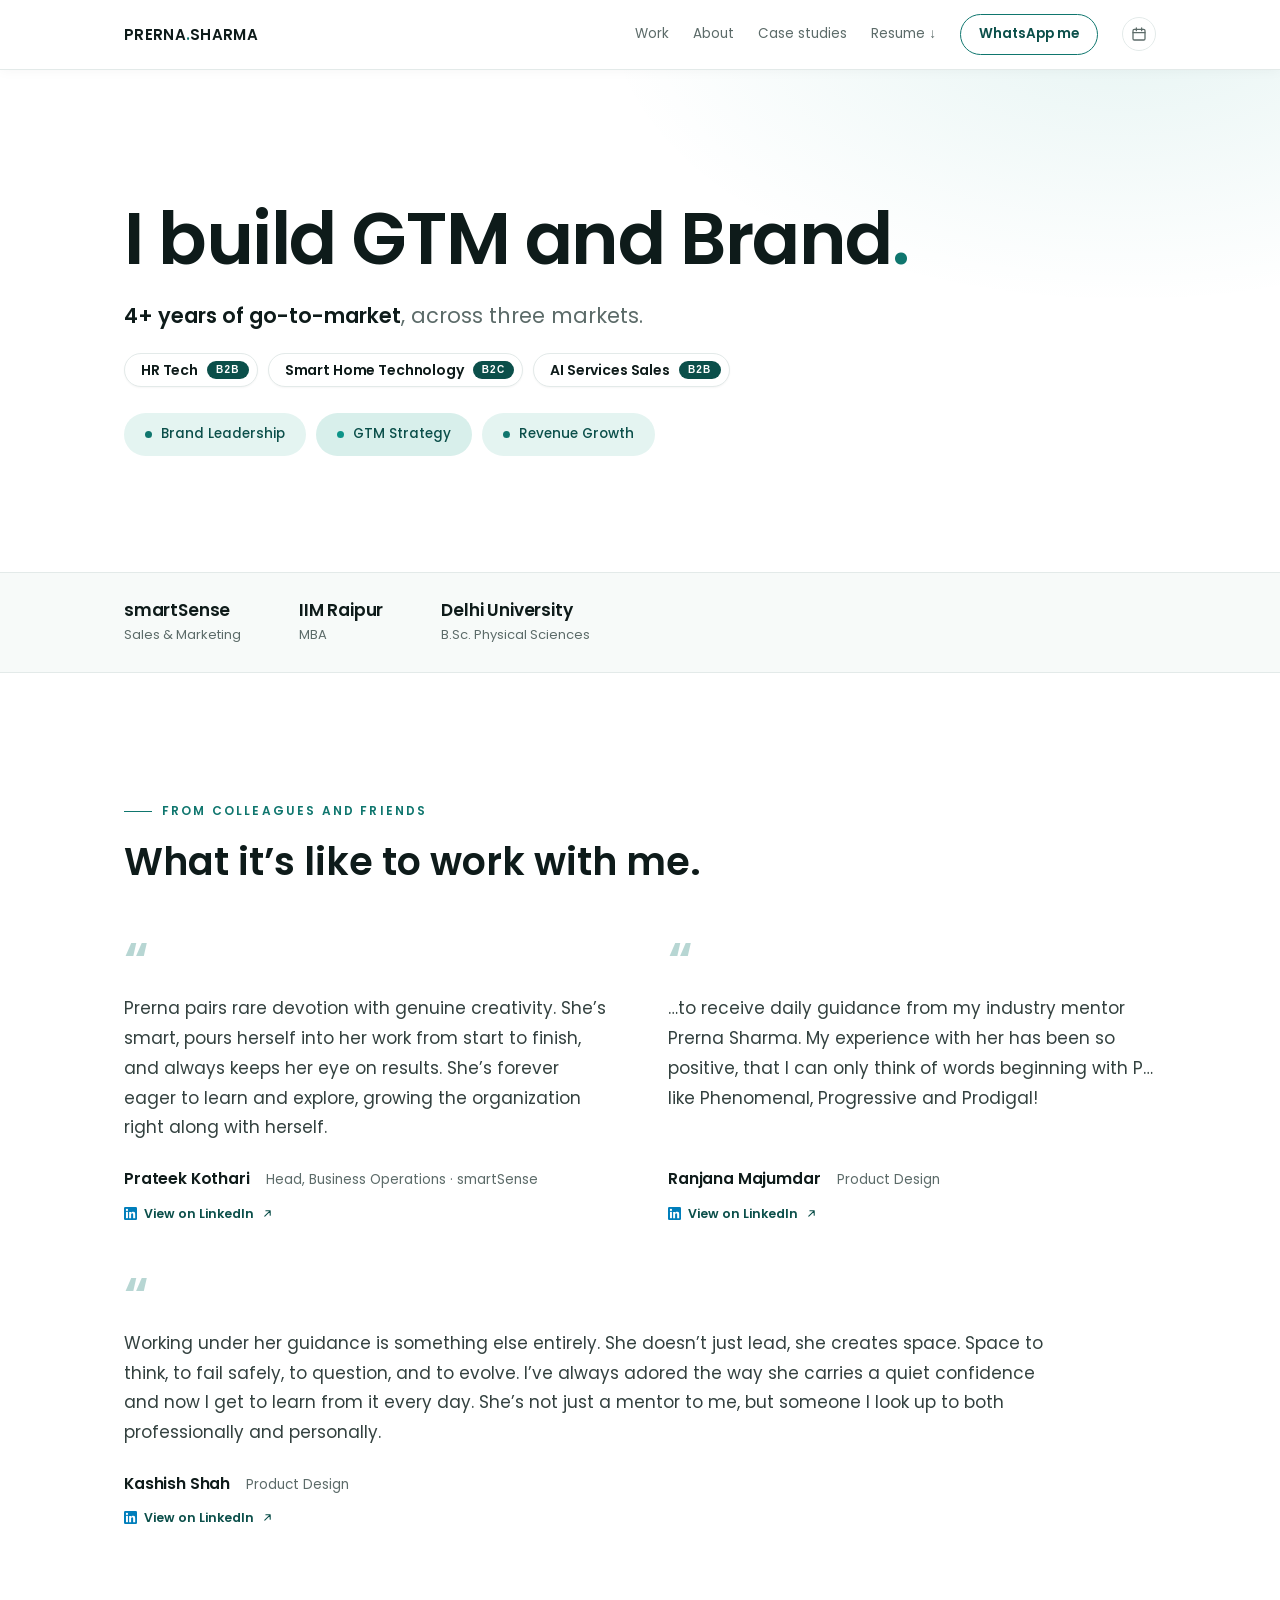
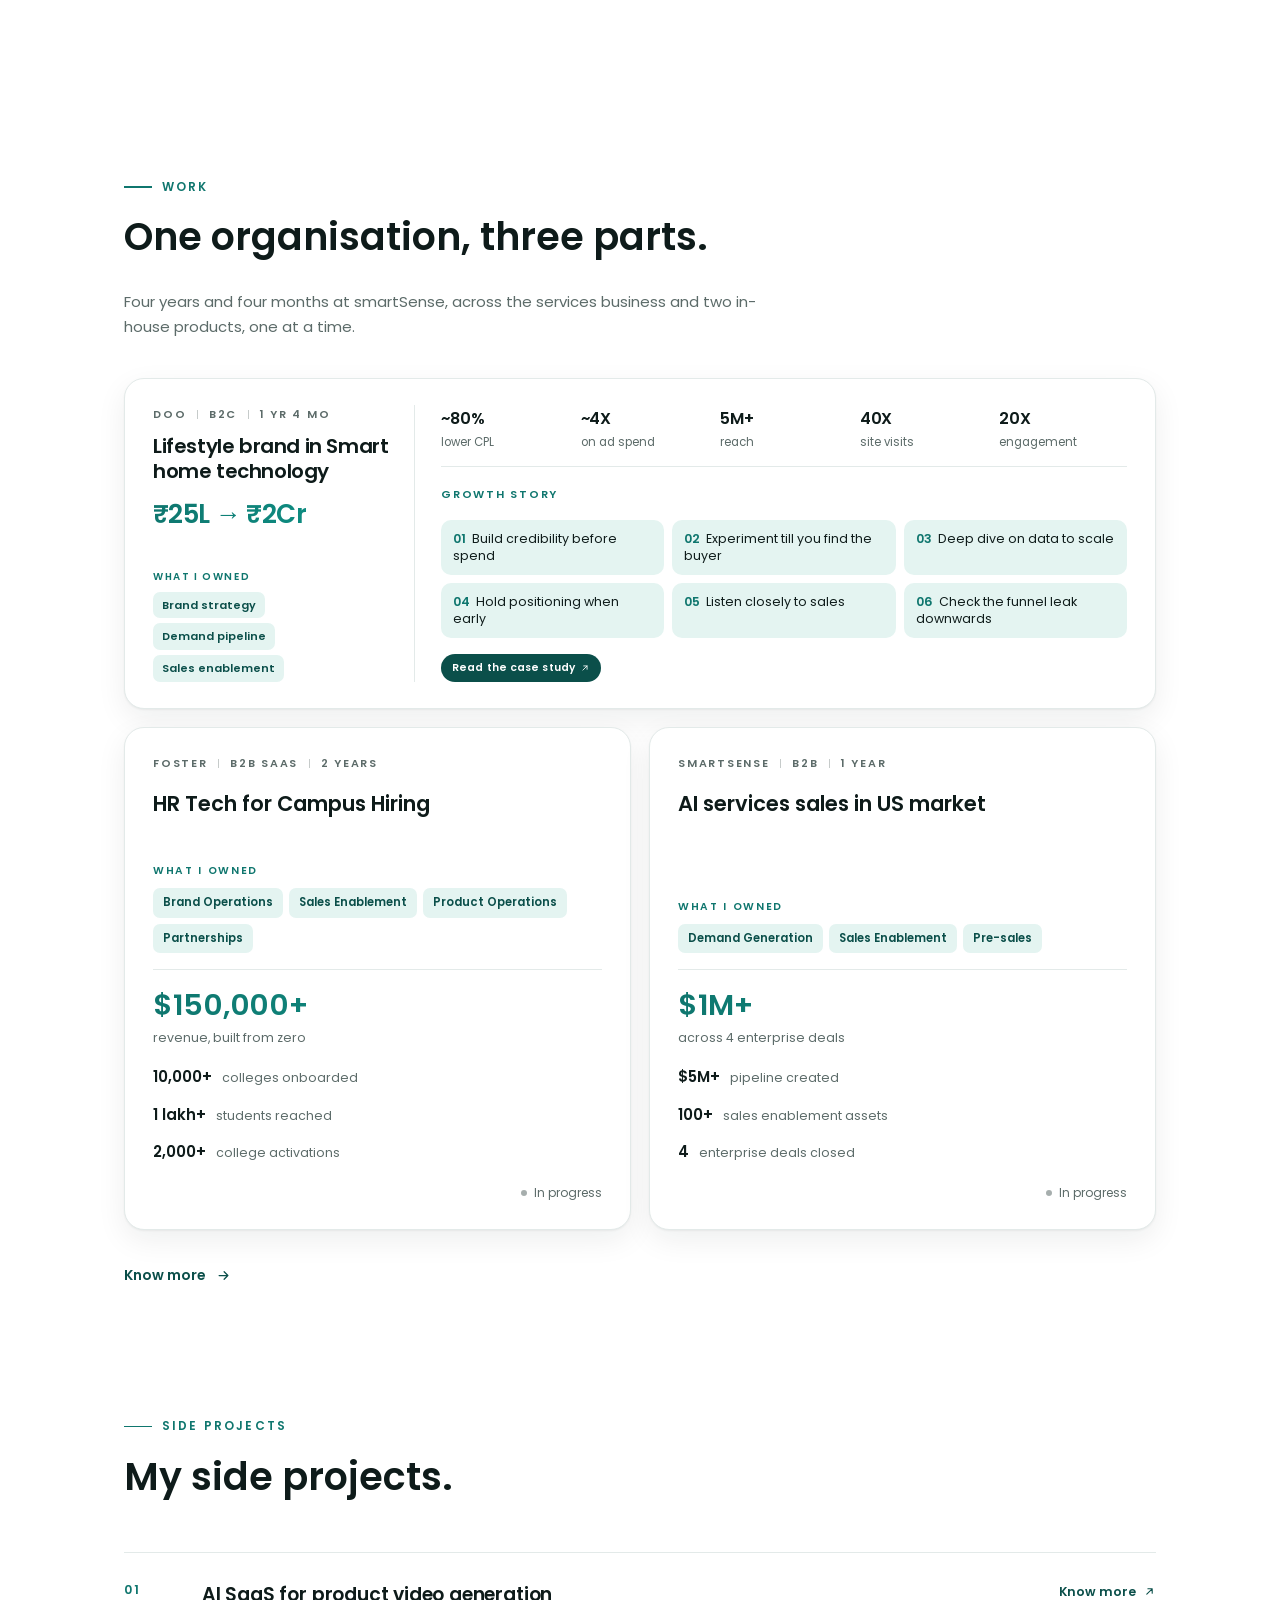
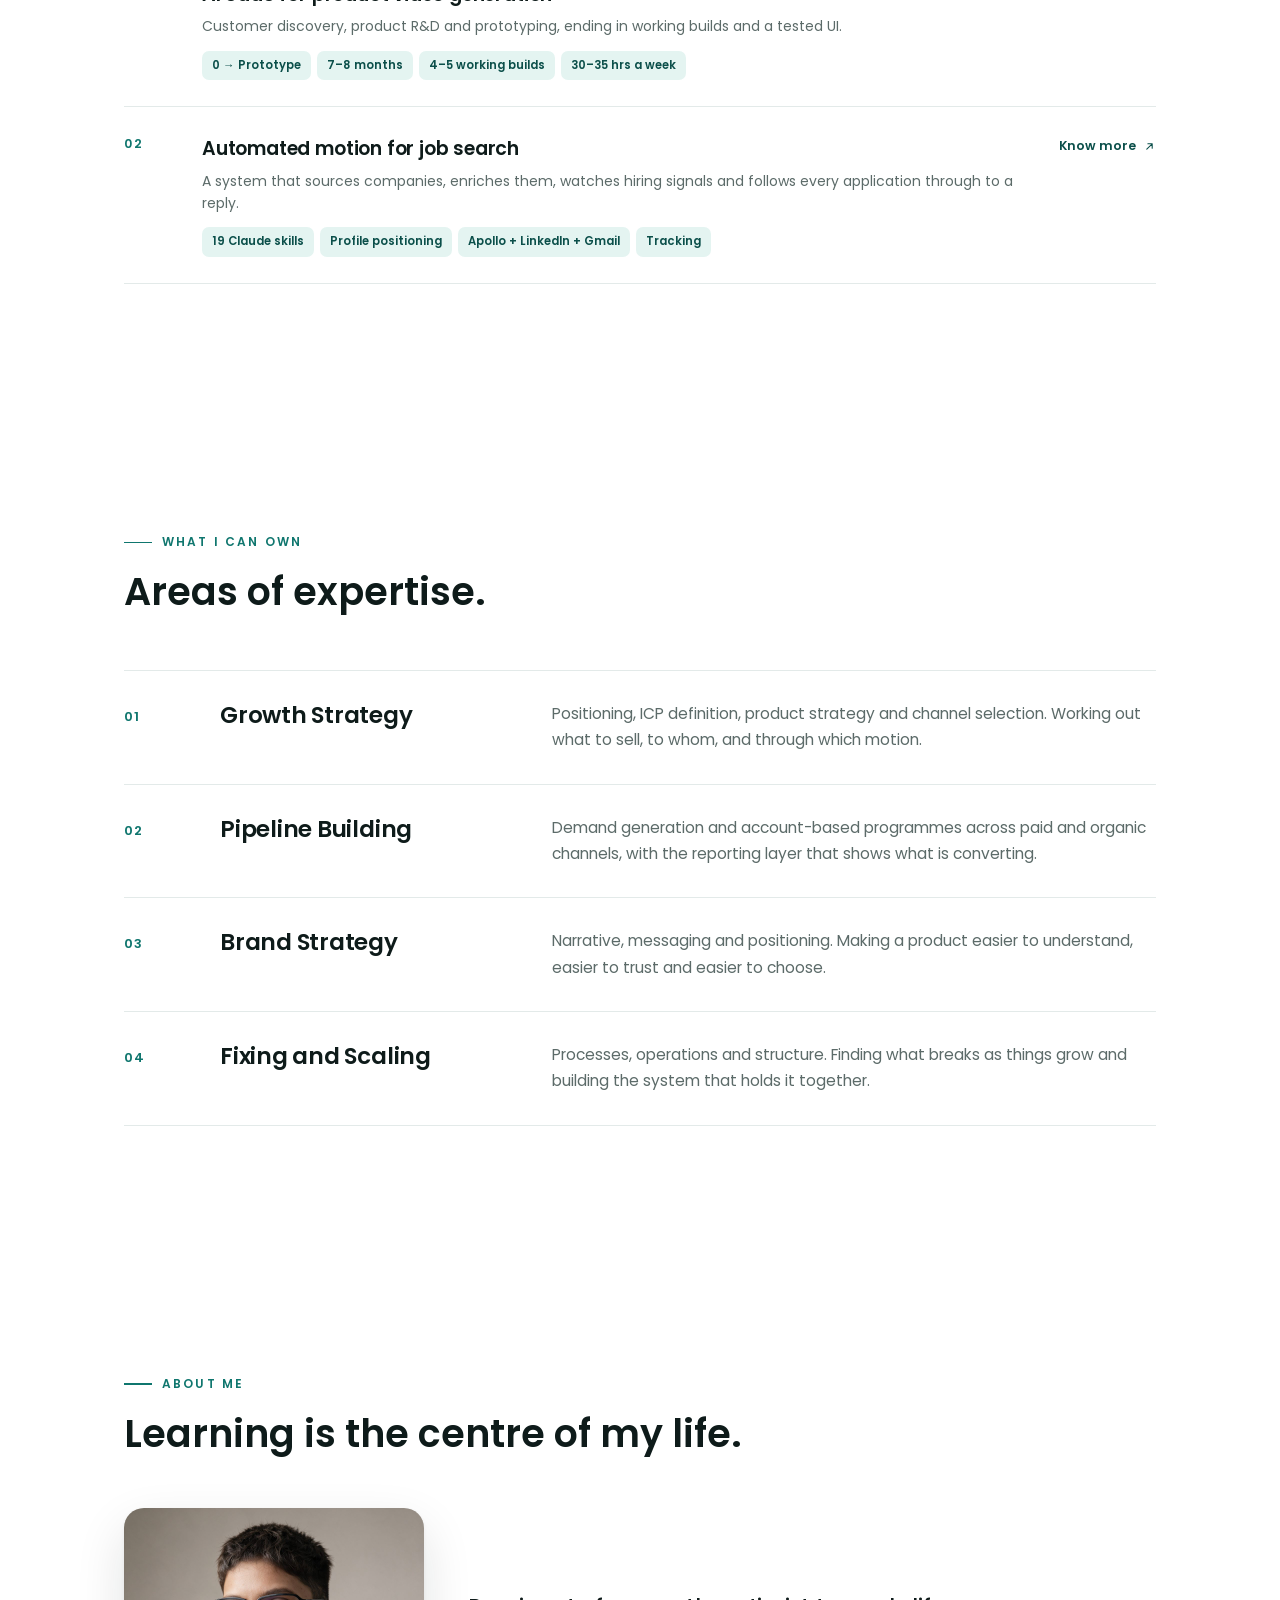
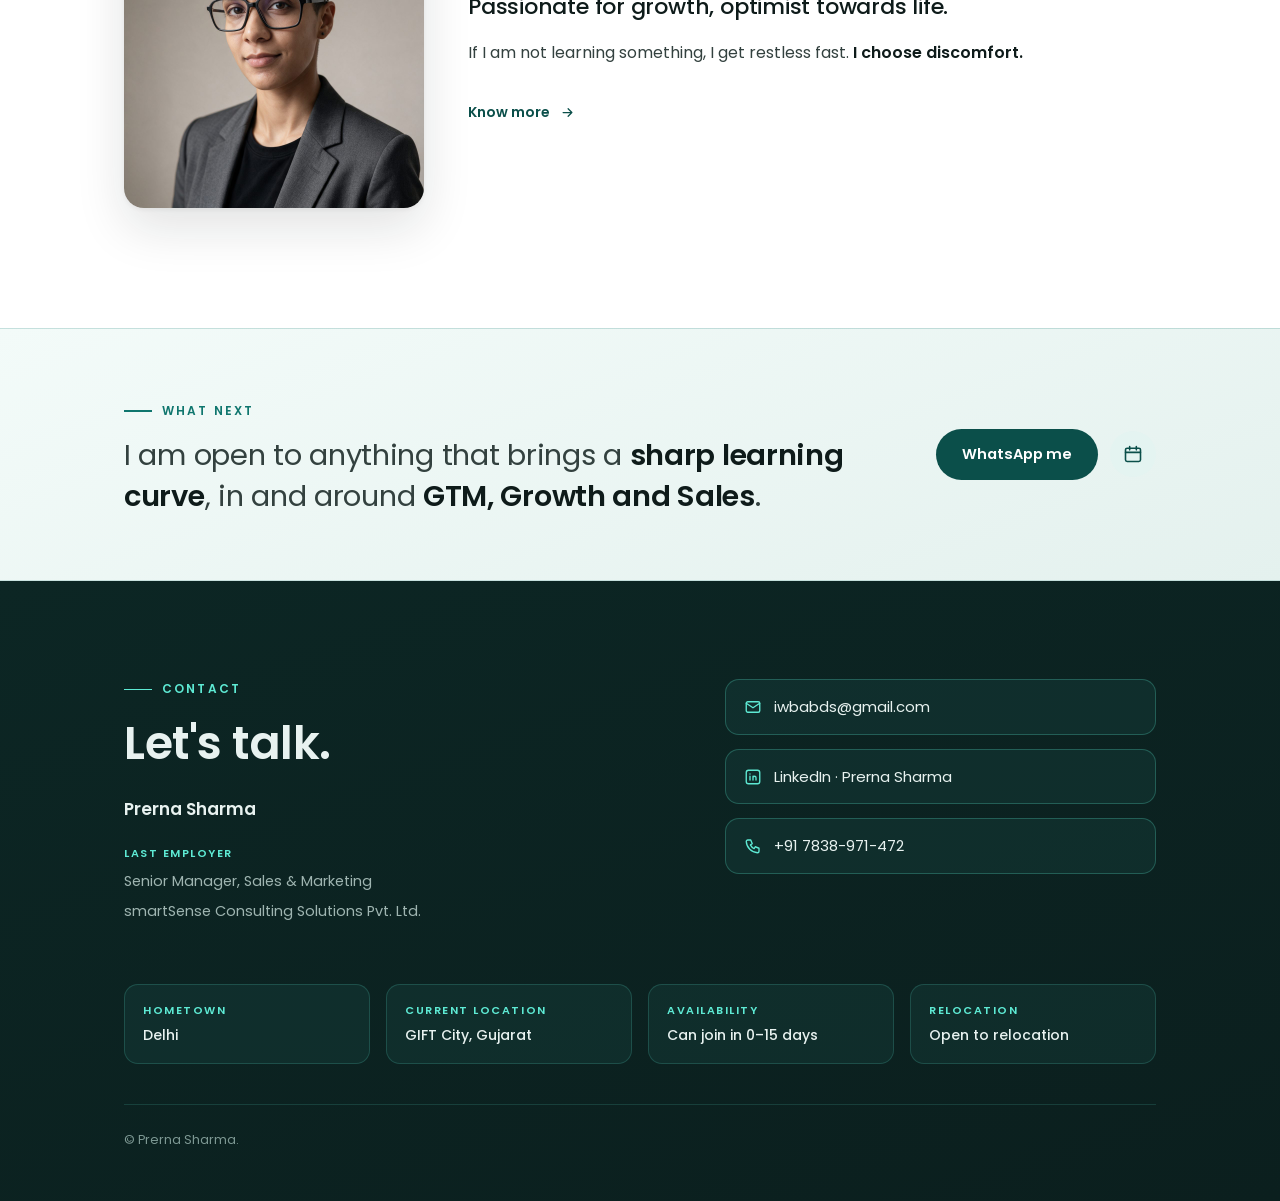
==== commit 59399371: "Add files via upload" ====
--- a/index.html
+++ b/index.html
@@ -15,12 +15,12 @@
 <meta property="og:image:type" content="image/png">
 <meta property="og:image:width" content="1200">
 <meta property="og:image:height" content="630">
-<meta property="og:image:alt" content="Prerna Sharma. I build 0 to 1 GTM. HR Tech B2B, Smart Home Technology B2C, AI Services Sales B2B.">
+<meta property="og:image:alt" content="Prerna Sharma. I build GTM and Brand. HR Tech B2B, Smart Home Technology B2C, AI Services Sales B2B.">
 
 <!-- X / Twitter -->
 <meta name="twitter:card" content="summary_large_image">
 <meta name="twitter:image" content="https://prerna-sharma-portfolio.vercel.app/og-image.png">
-<meta name="twitter:image:alt" content="Prerna Sharma. I build 0 to 1 GTM. HR Tech B2B, Smart Home Technology B2C, AI Services Sales B2B.">
+<meta name="twitter:image:alt" content="Prerna Sharma. I build GTM and Brand. HR Tech B2B, Smart Home Technology B2C, AI Services Sales B2B.">
 
 <!-- Google Tag Manager -->
 <script>(function(w,d,s,l,i){w[l]=w[l]||[];w[l].push({'gtm.start':
@@ -51,14 +51,14 @@
 <link rel="preconnect" href="https://fonts.gstatic.com" crossorigin>
 <link href="https://fonts.googleapis.com/css2?family=Poppins:wght@400;500;600&display=swap" rel="stylesheet">
 <link rel="stylesheet" href="/styles.css">
-<title>Prerna Sharma &middot; I build 0&#8594;1 GTM</title>
+<title>Prerna Sharma &middot; I build GTM and Brand</title>
 <meta name="description" content="GTM and growth marketing across HR Tech, smart home technology and AI services sales. Four years building demand generation, brand and pipeline from zero.">
 <link rel="canonical" href="https://prerna-sharma-portfolio.vercel.app/">
 <meta property="og:type" content="website">
 <meta property="og:url" content="https://prerna-sharma-portfolio.vercel.app/">
-<meta property="og:title" content="Prerna Sharma &middot; I build 0&#8594;1 GTM">
+<meta property="og:title" content="Prerna Sharma &middot; I build GTM and Brand">
 <meta property="og:description" content="GTM and growth marketing across HR Tech, smart home technology and AI services sales. Four years building demand generation, brand and pipeline from zero.">
-<meta name="twitter:title" content="Prerna Sharma &middot; I build 0&#8594;1 GTM">
+<meta name="twitter:title" content="Prerna Sharma &middot; I build GTM and Brand">
 <meta name="twitter:description" content="GTM and growth marketing across HR Tech, smart home technology and AI services sales. Four years building demand generation, brand and pipeline from zero.">
 </head>
 <body>
@@ -67,7 +67,7 @@
 <nav>
   <div class="nav-in">
     <a class="logo" href="index.html">PRERNA<span>.</span>SHARMA</a>
-    <div class="nav-links"><a href="work.html">Work</a><a href="about.html">About</a><a href="case-studies.html">Case studies</a><a href="resume.pdf" target="_blank" rel="noopener">Resume &#8595;</a><a class="nav-cta" href="https://calendly.com/iwbabds" target="_blank" rel="noopener">Book a call</a><a class="nav-wa" href="https://wa.me/917838971472" target="_blank" rel="noopener" aria-label="WhatsApp me" title="WhatsApp me"><svg viewBox="0 0 24 24" aria-hidden="true"><path d="M12.04 2a9.9 9.9 0 00-8.5 14.95L2 22l5.2-1.5A9.9 9.9 0 1012.04 2zm0 1.8a8.1 8.1 0 016.9 12.4l-.25.4.86 3.1-3.2-.84-.38.22a8.1 8.1 0 01-11.9-9.9A8.1 8.1 0 0112.04 3.8zm-3.1 3.6c-.16 0-.42.06-.64.3-.22.24-.85.83-.85 2.02 0 1.2.87 2.35.99 2.5.12.17 1.7 2.7 4.2 3.68 2.08.82 2.5.66 2.95.62.45-.04 1.45-.6 1.66-1.17.2-.58.2-1.07.14-1.18-.06-.1-.22-.16-.46-.28-.24-.12-1.45-.72-1.67-.8-.22-.08-.39-.12-.55.12-.16.24-.63.8-.77.96-.14.16-.28.18-.52.06-.24-.12-1.03-.38-1.96-1.21-.72-.65-1.21-1.45-1.35-1.69-.14-.24-.02-.37.1-.49.11-.11.24-.28.36-.42.12-.14.16-.24.24-.4.08-.16.04-.3-.02-.42-.06-.12-.55-1.33-.75-1.82-.2-.47-.4-.41-.55-.42h-.47z"/></svg></a></div>
+    <div class="nav-links"><a href="work.html">Work</a><a href="about.html">About</a><a href="case-studies.html">Case studies</a><a href="resume.pdf" target="_blank" rel="noopener">Resume &#8595;</a><a class="nav-cta" href="https://wa.me/917838971472" target="_blank" rel="noopener">WhatsApp me</a><a class="nav-cal" href="https://calendly.com/iwbabds" target="_blank" rel="noopener" aria-label="Book a call" title="Book a call"><svg viewBox="0 0 24 24" aria-hidden="true"><rect x="3" y="5" width="18" height="16" rx="2"/><path d="M8 3v4M16 3v4M3 10h18"/></svg></a></div>
   </div>
 </nav>
 
@@ -75,7 +75,7 @@
   <div class="wrap">
     <div class="lead-grid">
       <div>
-        <h1 class="rv">I build 0&#8594;1 GTM<span style="color:var(--olive)">.</span></h1>
+        <h1 class="rv">I build GTM and Brand<span style="color:var(--olive)">.</span></h1>
         <p class="lead-sub rv"><b>4+ years of go-to-market</b>, across three markets.</p>
         <div class="dom-line rv"><span class="dm-i"><b>HR Tech</b><em>B2B</em></span><span class="dm-i"><b>Smart Home Technology</b><em>B2C</em></span><span class="dm-i"><b>AI Services Sales</b><em>B2B</em></span></div>
         <div class="lead-chips rv">
@@ -247,7 +247,7 @@
     <h2 class="sec-title rv">Learning is the centre of my life.</h2>
     <div class="at-grid">
       <div class="at-photo rv">
-        <img src="/assets/img-298c70730b.jpg" alt="Prerna Sharma" loading="lazy" onerror="this.style.display='none';this.nextElementSibling.style.display='flex'">
+        <img src="/img-298c70730b.jpg" alt="Prerna Sharma" loading="lazy" onerror="this.style.display='none';this.nextElementSibling.style.display='flex'">
         <div class="ph-fallback" style="display:none">
           <svg viewBox="0 0 24 24"><rect x="3" y="3" width="18" height="18" rx="3"/><circle cx="12" cy="10" r="3"/><path d="M5.5 20a7 7 0 0113 0"/></svg>
           Photo goes here
@@ -269,7 +269,7 @@
         <div class="eyebrow rv">What next</div>
         <h2 class="rv">I am open to anything that brings a <b>sharp learning curve</b>, in and around <b>GTM, Growth and Sales</b>.</h2>
       </div>
-      <div class="rv lf-cta"><a class="btn-call" href="https://calendly.com/iwbabds" target="_blank" rel="noopener">Book a call</a><a class="btn-wa ico" href="https://wa.me/917838971472" target="_blank" rel="noopener" aria-label="WhatsApp me" title="WhatsApp me"><svg viewBox="0 0 24 24" aria-hidden="true"><path d="M12.04 2a9.9 9.9 0 00-8.5 14.95L2 22l5.2-1.5A9.9 9.9 0 1012.04 2zm0 1.8a8.1 8.1 0 016.9 12.4l-.25.4.86 3.1-3.2-.84-.38.22a8.1 8.1 0 01-11.9-9.9A8.1 8.1 0 0112.04 3.8zm-3.1 3.6c-.16 0-.42.06-.64.3-.22.24-.85.83-.85 2.02 0 1.2.87 2.35.99 2.5.12.17 1.7 2.7 4.2 3.68 2.08.82 2.5.66 2.95.62.45-.04 1.45-.6 1.66-1.17.2-.58.2-1.07.14-1.18-.06-.1-.22-.16-.46-.28-.24-.12-1.45-.72-1.67-.8-.22-.08-.39-.12-.55.12-.16.24-.63.8-.77.96-.14.16-.28.18-.52.06-.24-.12-1.03-.38-1.96-1.21-.72-.65-1.21-1.45-1.35-1.69-.14-.24-.02-.37.1-.49.11-.11.24-.28.36-.42.12-.14.16-.24.24-.4.08-.16.04-.3-.02-.42-.06-.12-.55-1.33-.75-1.82-.2-.47-.4-.41-.55-.42h-.47z"/></svg></a></div>
+      <div class="rv lf-cta"><a class="btn-call" href="https://wa.me/917838971472" target="_blank" rel="noopener">WhatsApp me</a><a class="btn-cal ico" href="https://calendly.com/iwbabds" target="_blank" rel="noopener" aria-label="Book a call" title="Book a call"><svg viewBox="0 0 24 24" aria-hidden="true"><rect x="3" y="5" width="18" height="16" rx="2"/><path d="M8 3v4M16 3v4M3 10h18"/></svg></a></div>
     </div>
   </div>
 </section>
--- a/styles.css
+++ b/styles.css
@@ -1290,3 +1290,10 @@
 .cs-idx-grid .td-scope span{display:block;line-height:1.5}
 .cs-idx-grid .td-card .td-go{margin-top:auto;padding-top:22px}
 @media(max-width:700px){.cs-idx-grid .td-card h3{min-height:0}}
+
+.nav-cal{display:inline-flex;align-items:center;justify-content:center;width:34px;height:34px;border-radius:50%;border:1px solid var(--line);color:var(--olive-deep);transition:background .2s,border-color .2s}
+.nav-cal:hover{background:var(--olive-soft);border-color:var(--clay-soft)}
+.nav-cal svg{width:16px;height:16px;fill:none;stroke:currentColor;stroke-width:1.9;stroke-linecap:round;stroke-linejoin:round}
+.btn-cal.ico{width:46px;height:46px;padding:0;border-radius:50%;display:inline-flex;align-items:center;justify-content:center;background:var(--olive-soft);color:var(--olive-deep)}
+.btn-cal.ico:hover{background:var(--clay-soft)}
+.btn-cal.ico svg{width:20px;height:20px;fill:none;stroke:currentColor;stroke-width:1.9;stroke-linecap:round;stroke-linejoin:round}
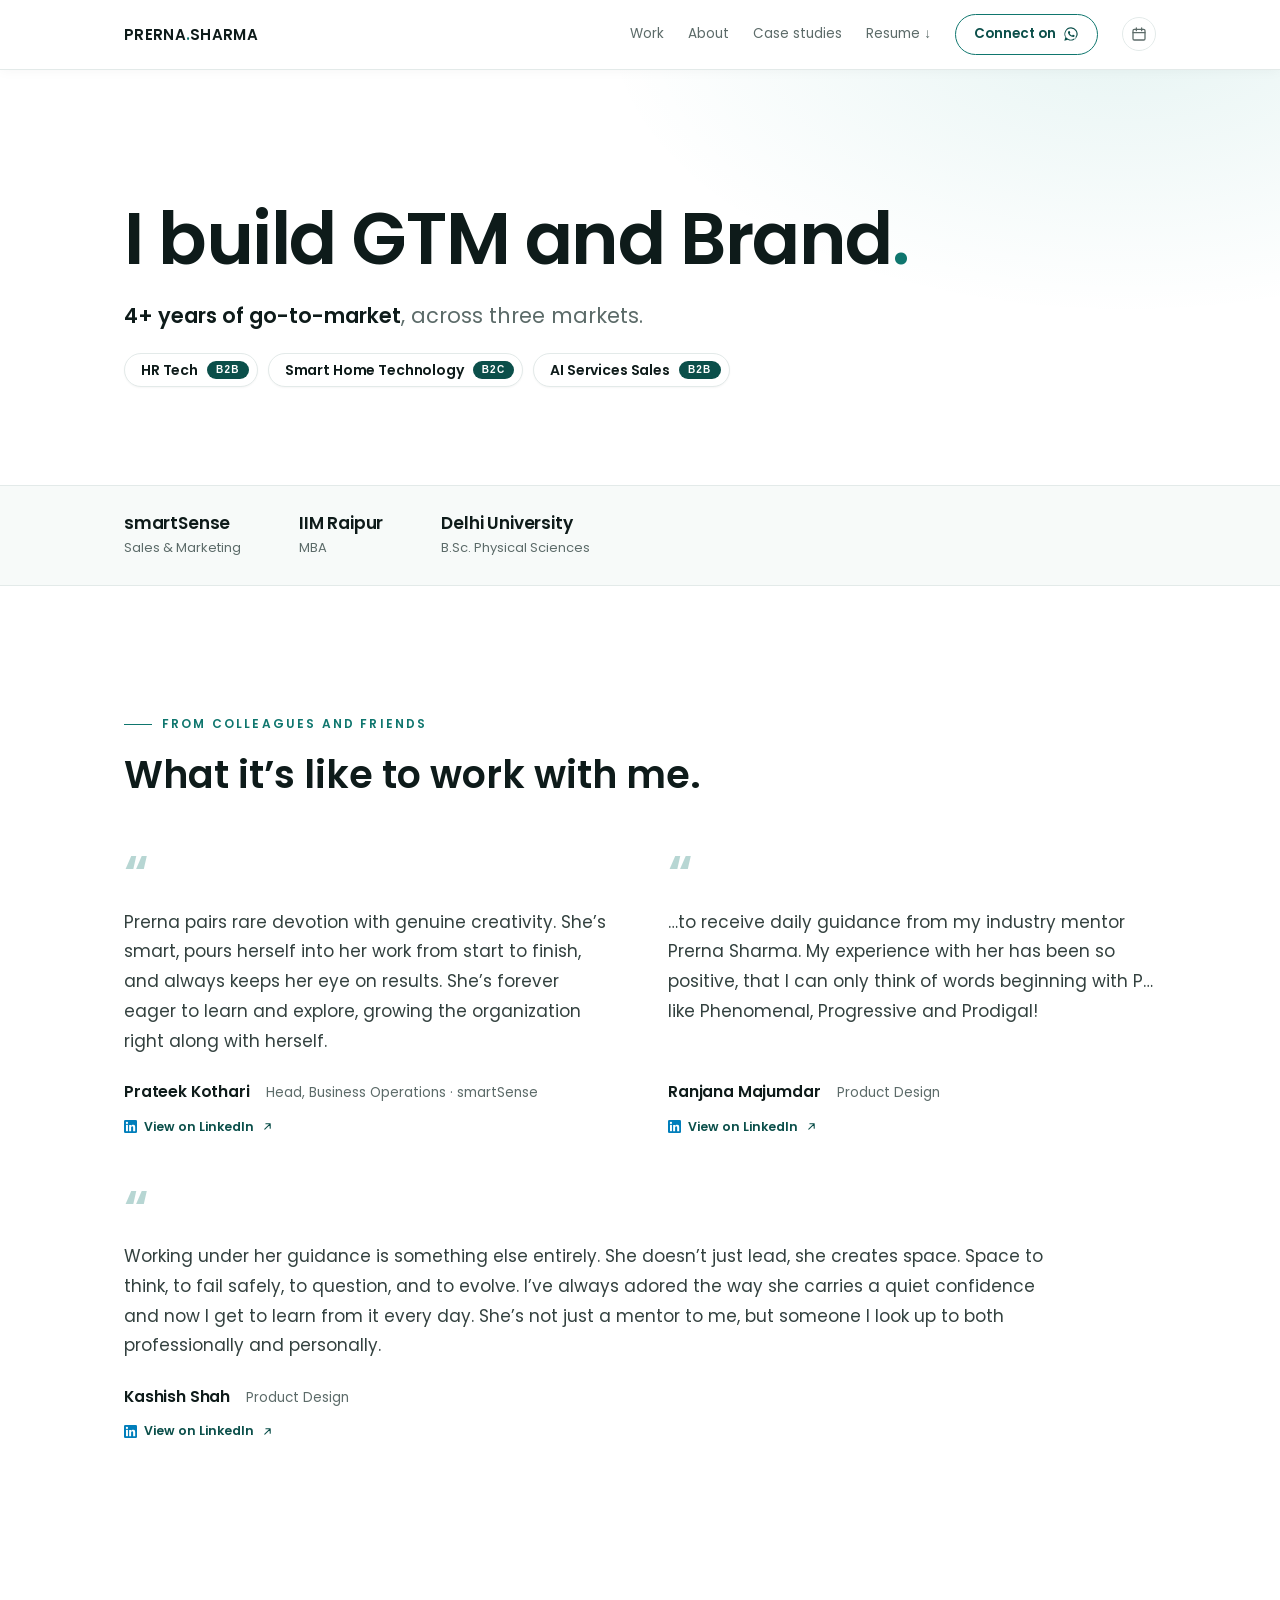
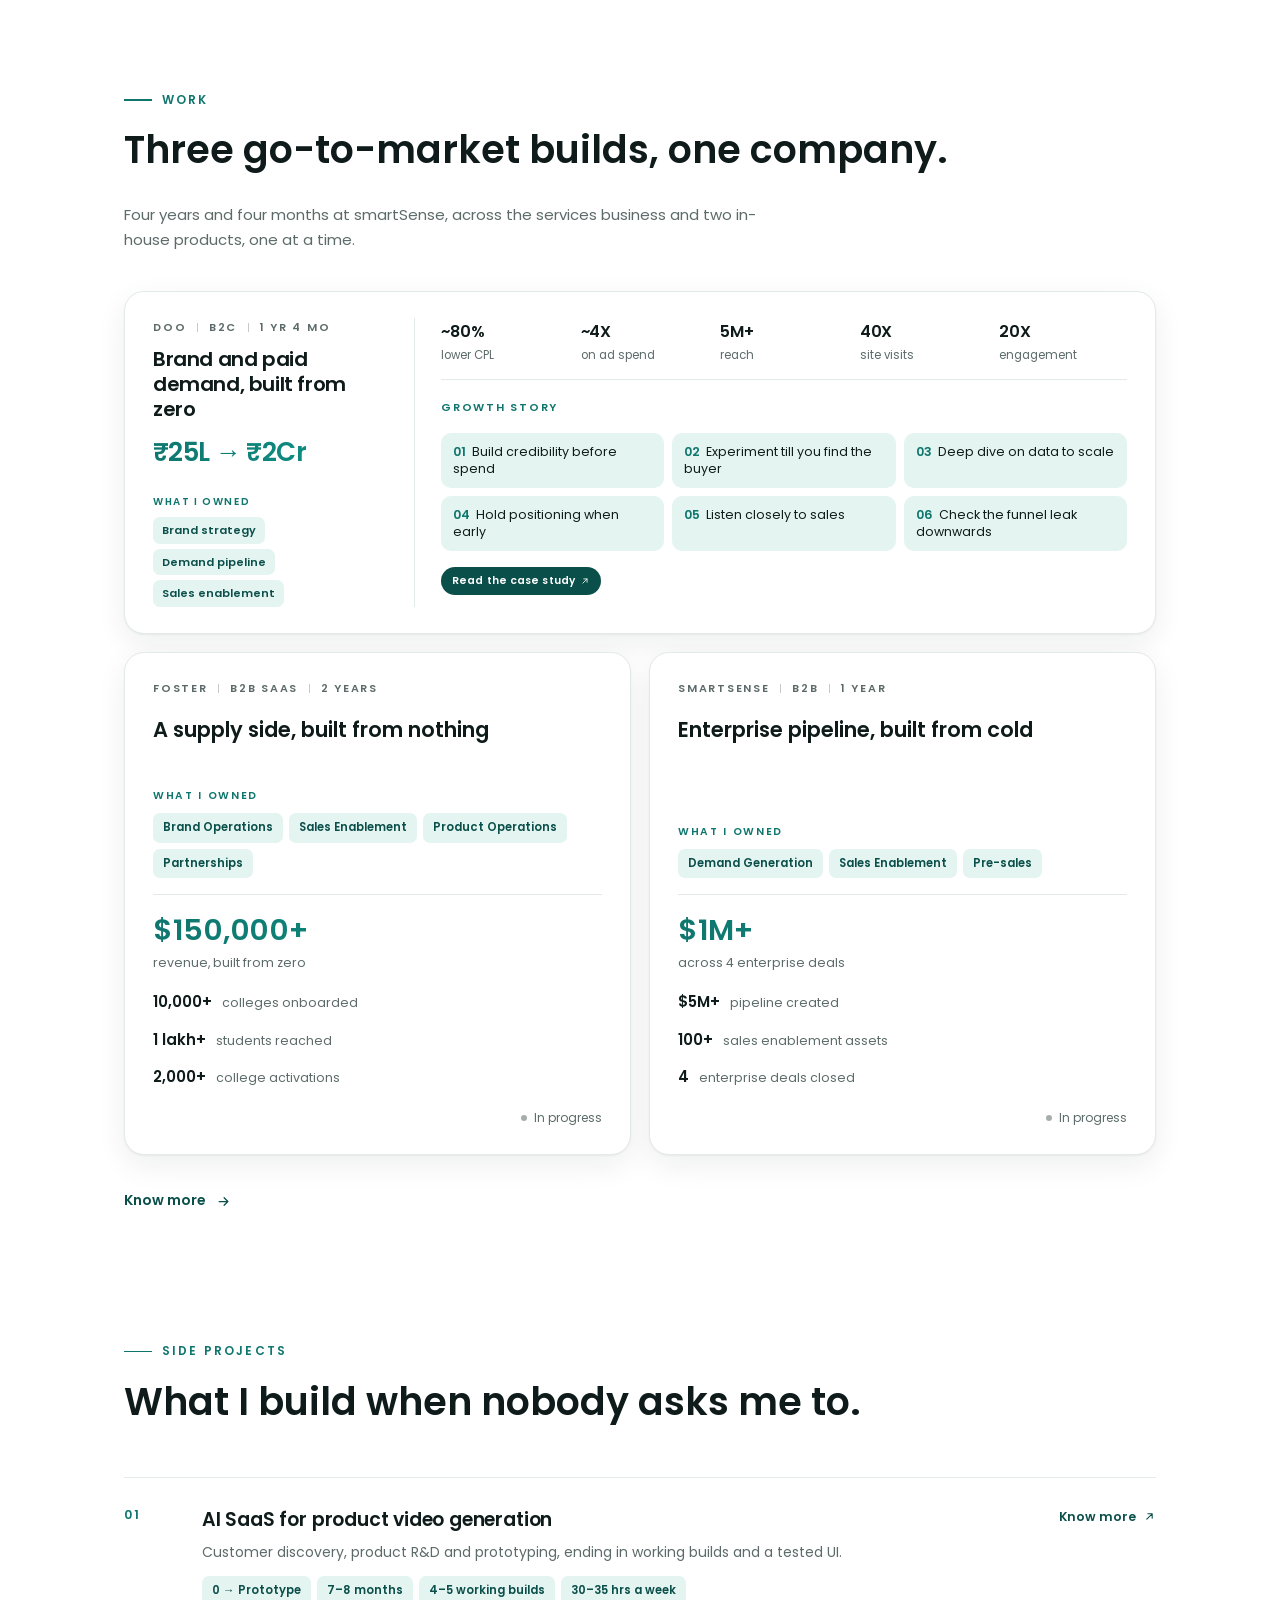
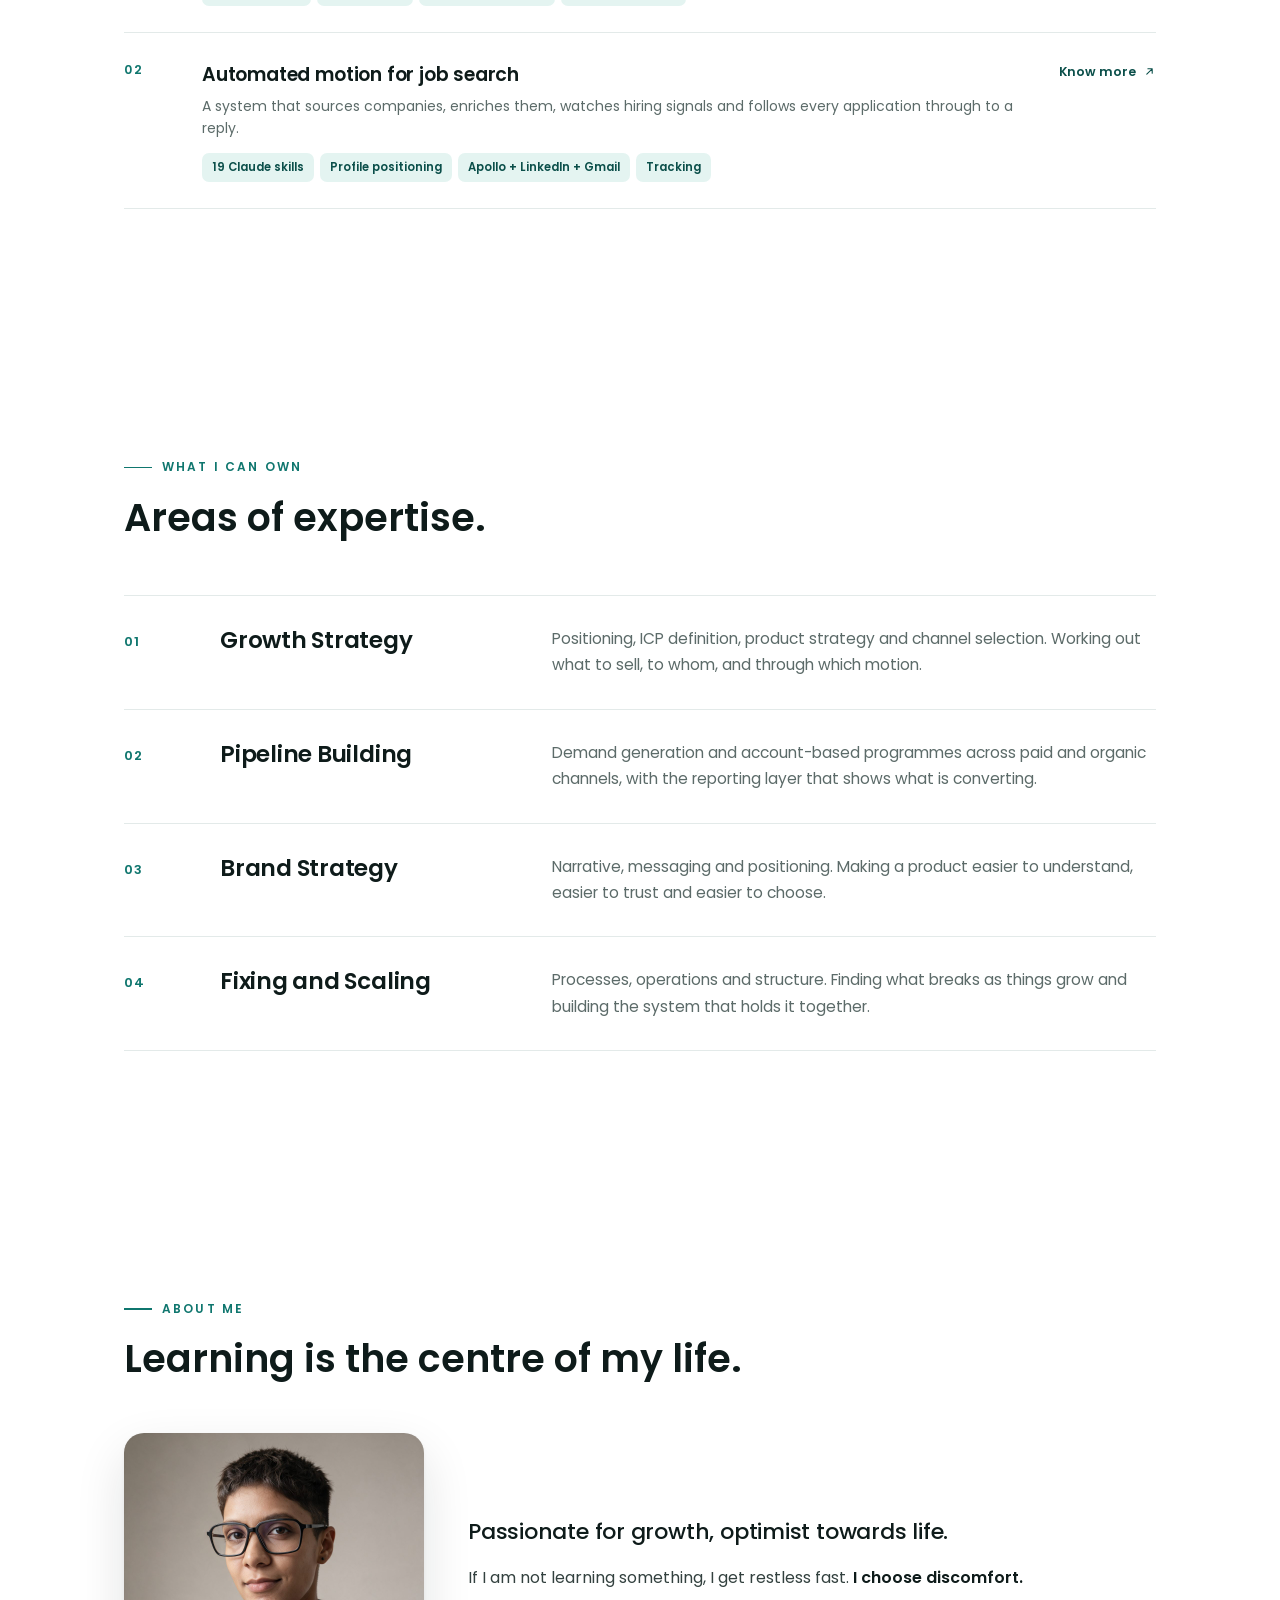
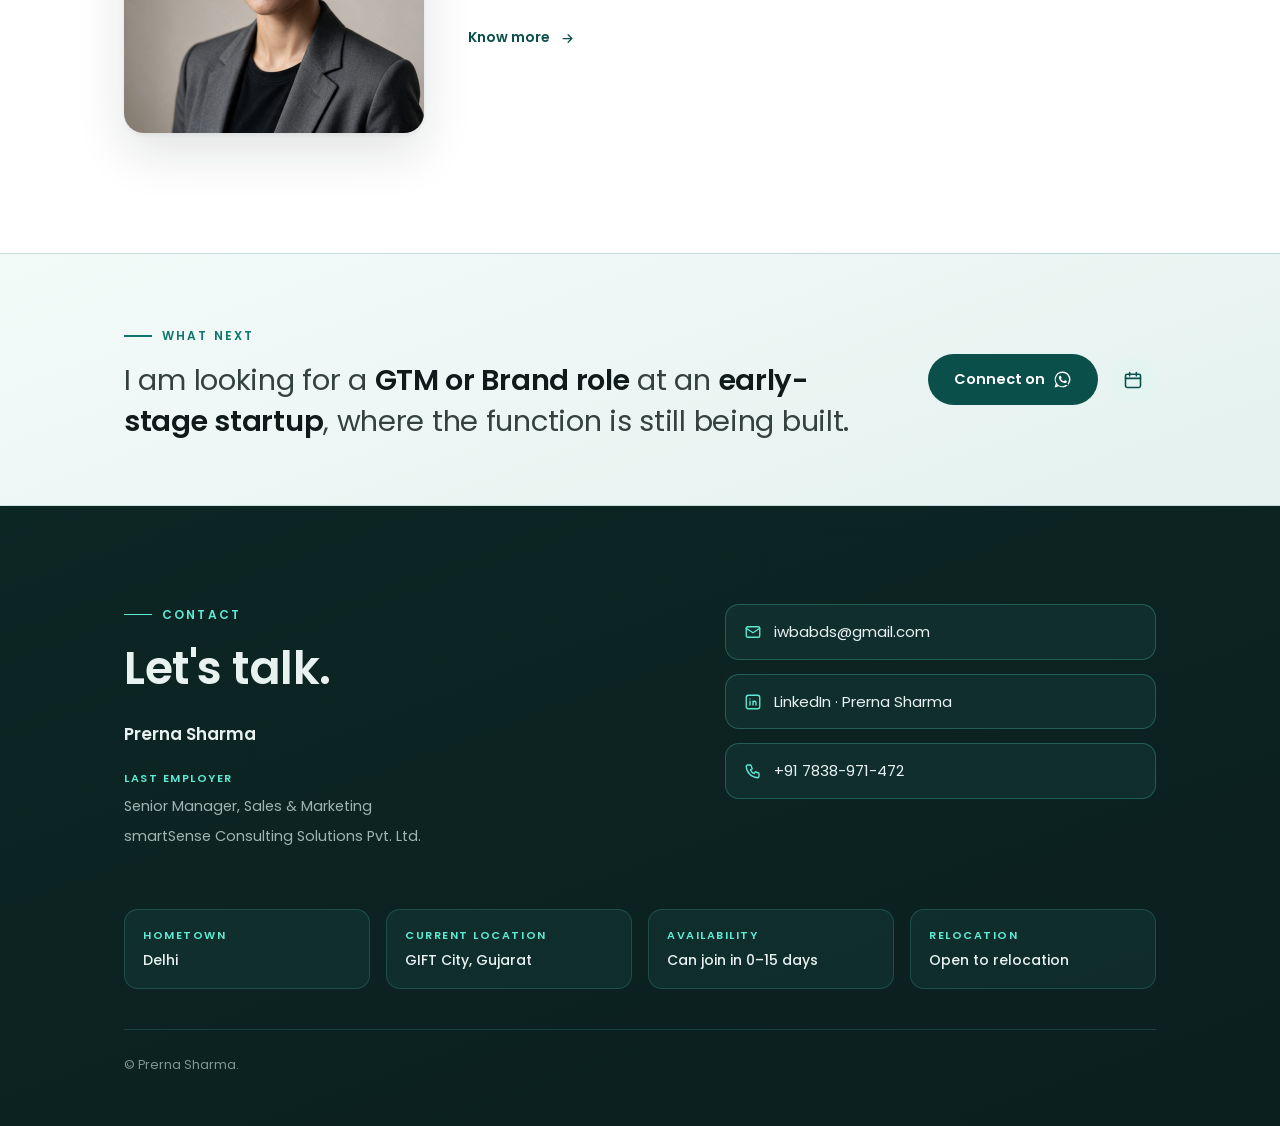
==== commit 28c87e53: "Add files via upload" ====
--- a/index.html
+++ b/index.html
@@ -64,10 +64,11 @@
 <body>
 <noscript><iframe src="https://www.googletagmanager.com/ns.html?id=GTM-KL24WRMT" height="0" width="0" style="display:none;visibility:hidden"></iframe></noscript>
 
+<div class="pv-page" data-page="index.html">
 <nav>
   <div class="nav-in">
     <a class="logo" href="index.html">PRERNA<span>.</span>SHARMA</a>
-    <div class="nav-links"><a href="work.html">Work</a><a href="about.html">About</a><a href="case-studies.html">Case studies</a><a href="resume.pdf" target="_blank" rel="noopener">Resume &#8595;</a><a class="nav-cta" href="https://wa.me/917838971472" target="_blank" rel="noopener">WhatsApp me</a><a class="nav-cal" href="https://calendly.com/iwbabds" target="_blank" rel="noopener" aria-label="Book a call" title="Book a call"><svg viewBox="0 0 24 24" aria-hidden="true"><rect x="3" y="5" width="18" height="16" rx="2"/><path d="M8 3v4M16 3v4M3 10h18"/></svg></a></div>
+    <div class="nav-links"><a href="work.html">Work</a><a href="about.html">About</a><a href="case-studies.html">Case studies</a><a href="resume.pdf" target="_blank" rel="noopener">Resume &#8595;</a><a class="nav-cta" href="https://wa.me/917838971472" target="_blank" rel="noopener" aria-label="Connect on WhatsApp">Connect on <svg class="wa-mark" viewBox="0 0 24 24" aria-hidden="true"><path d="M12.04 2a9.9 9.9 0 00-8.5 14.95L2 22l5.2-1.5A9.9 9.9 0 1012.04 2zm0 1.8a8.1 8.1 0 016.9 12.4l-.25.4.86 3.1-3.2-.84-.38.22a8.1 8.1 0 01-11.9-9.9A8.1 8.1 0 0112.04 3.8zm-3.1 3.6c-.16 0-.42.06-.64.3-.22.24-.85.83-.85 2.02 0 1.2.87 2.35.99 2.5.12.17 1.7 2.7 4.2 3.68 2.08.82 2.5.66 2.95.62.45-.04 1.45-.6 1.66-1.17.2-.58.2-1.07.14-1.18-.06-.1-.22-.16-.46-.28-.24-.12-1.45-.72-1.67-.8-.22-.08-.39-.12-.55.12-.16.24-.63.8-.77.96-.14.16-.28.18-.52.06-.24-.12-1.03-.38-1.96-1.21-.72-.65-1.21-1.45-1.35-1.69-.14-.24-.02-.37.1-.49.11-.11.24-.28.36-.42.12-.14.16-.24.24-.4.08-.16.04-.3-.02-.42-.06-.12-.55-1.33-.75-1.82-.2-.47-.4-.41-.55-.42h-.47z"/></svg></a><a class="nav-cal" href="https://calendly.com/iwbabds" target="_blank" rel="noopener" aria-label="Book a call" title="Book a call"><svg viewBox="0 0 24 24" aria-hidden="true"><rect x="3" y="5" width="18" height="16" rx="2"/><path d="M8 3v4M16 3v4M3 10h18"/></svg></a></div>
   </div>
 </nav>
 
@@ -78,12 +79,7 @@
         <h1 class="rv">I build GTM and Brand<span style="color:var(--olive)">.</span></h1>
         <p class="lead-sub rv"><b>4+ years of go-to-market</b>, across three markets.</p>
         <div class="dom-line rv"><span class="dm-i"><b>HR Tech</b><em>B2B</em></span><span class="dm-i"><b>Smart Home Technology</b><em>B2C</em></span><span class="dm-i"><b>AI Services Sales</b><em>B2B</em></span></div>
-        <div class="lead-chips rv">
-          <span class="d-chip"><i></i>Brand Leadership</span>
-          <span class="d-chip"><i></i>GTM Strategy</span>
-          <span class="d-chip"><i></i>Revenue Growth</span>
-        </div>
-      </div>
+</div>
     </div>
   </div>
 </section>
@@ -137,14 +133,14 @@
     <div class="wp-head">
       <div>
         <div class="eyebrow rv">Work</div>
-        <h2 class="sec-title rv">One organisation, three parts.</h2>
+        <h2 class="sec-title rv">Three go-to-market builds, one company.</h2>
         <p class="sec-sub rv">Four years and four months at smartSense, across the services business and two in-house products, one at a time.</p>
       </div>
     </div>
     <a class="wp-feature rv" href="doo-case-study.html">
       <div class="wf-l">
         <div class="wf-eyebrow">DOO <s></s> B2C <s></s> 1 yr 4 mo</div>
-        <h3>Lifestyle brand in Smart home technology</h3>
+        <h3>Brand and paid demand, built from zero</h3>
         <p class="wf-big">&#8377;25L &#8594; &#8377;2Cr</p>
         <p class="own-h">What I owned</p>
         <div class="wf-own"><span>Brand strategy</span><span>Demand pipeline</span><span>Sales enablement</span></div>
@@ -159,7 +155,7 @@
     <div class="wp-row">
       <div class="wp-card rv">
         <div class="wp-eyebrow">Foster <s></s> B2B SaaS <s></s> 2 years</div>
-        <h3>HR Tech for Campus Hiring</h3>
+        <h3>A supply side, built from nothing</h3>
                 <p class="own-h">What I owned</p>
         <div class="wp-focus"><span>Brand Operations</span><span>Sales Enablement</span><span>Product Operations</span><span>Partnerships</span></div>
         <div class="wp-divider"></div>
@@ -170,7 +166,7 @@
       </div>
       <div class="wp-card rv">
         <div class="wp-eyebrow">smartSense <s></s> B2B <s></s> 1 year</div>
-        <h3>AI services sales in US market</h3>
+        <h3>Enterprise pipeline, built from cold</h3>
                 <p class="own-h">What I owned</p>
         <div class="wp-focus"><span>Demand Generation</span><span>Sales Enablement</span><span>Pre-sales</span></div>
         <div class="wp-divider"></div>
@@ -188,7 +184,7 @@
 <section id="side-projects" class="chapter">
   <div class="wrap">
     <div class="eyebrow rv">Side projects</div>
-    <h2 class="sec-title rv">My side projects.</h2>
+    <h2 class="sec-title rv">What I build when nobody asks me to.</h2>
     <div class="td-list">
       <div class="td-item rv">
         <div class="ix">01</div>
@@ -267,9 +263,9 @@
     <div class="wrap">
       <div class="lf-text">
         <div class="eyebrow rv">What next</div>
-        <h2 class="rv">I am open to anything that brings a <b>sharp learning curve</b>, in and around <b>GTM, Growth and Sales</b>.</h2>
-      </div>
-      <div class="rv lf-cta"><a class="btn-call" href="https://wa.me/917838971472" target="_blank" rel="noopener">WhatsApp me</a><a class="btn-cal ico" href="https://calendly.com/iwbabds" target="_blank" rel="noopener" aria-label="Book a call" title="Book a call"><svg viewBox="0 0 24 24" aria-hidden="true"><rect x="3" y="5" width="18" height="16" rx="2"/><path d="M8 3v4M16 3v4M3 10h18"/></svg></a></div>
+        <h2 class="rv">I am looking for a <b>GTM or Brand role</b> at an <b>early-stage startup</b>, where the function is still being built.</h2>
+      </div>
+      <div class="rv lf-cta"><a class="btn-call" href="https://wa.me/917838971472" target="_blank" rel="noopener" aria-label="Connect on WhatsApp">Connect on <svg class="wa-mark" viewBox="0 0 24 24" aria-hidden="true"><path d="M12.04 2a9.9 9.9 0 00-8.5 14.95L2 22l5.2-1.5A9.9 9.9 0 1012.04 2zm0 1.8a8.1 8.1 0 016.9 12.4l-.25.4.86 3.1-3.2-.84-.38.22a8.1 8.1 0 01-11.9-9.9A8.1 8.1 0 0112.04 3.8zm-3.1 3.6c-.16 0-.42.06-.64.3-.22.24-.85.83-.85 2.02 0 1.2.87 2.35.99 2.5.12.17 1.7 2.7 4.2 3.68 2.08.82 2.5.66 2.95.62.45-.04 1.45-.6 1.66-1.17.2-.58.2-1.07.14-1.18-.06-.1-.22-.16-.46-.28-.24-.12-1.45-.72-1.67-.8-.22-.08-.39-.12-.55.12-.16.24-.63.8-.77.96-.14.16-.28.18-.52.06-.24-.12-1.03-.38-1.96-1.21-.72-.65-1.21-1.45-1.35-1.69-.14-.24-.02-.37.1-.49.11-.11.24-.28.36-.42.12-.14.16-.24.24-.4.08-.16.04-.3-.02-.42-.06-.12-.55-1.33-.75-1.82-.2-.47-.4-.41-.55-.42h-.47z"/></svg></a><a class="btn-cal ico" href="https://calendly.com/iwbabds" target="_blank" rel="noopener" aria-label="Book a call" title="Book a call"><svg viewBox="0 0 24 24" aria-hidden="true"><rect x="3" y="5" width="18" height="16" rx="2"/><path d="M8 3v4M16 3v4M3 10h18"/></svg></a></div>
     </div>
   </div>
 </section>
@@ -304,6 +300,8 @@
     </div>
   </div>
 </footer>
+</div>
+
 <script src="/app.js"></script>
 </body>
 </html>
--- a/styles.css
+++ b/styles.css
@@ -1297,3 +1297,9 @@
 .btn-cal.ico{width:46px;height:46px;padding:0;border-radius:50%;display:inline-flex;align-items:center;justify-content:center;background:var(--olive-soft);color:var(--olive-deep)}
 .btn-cal.ico:hover{background:var(--clay-soft)}
 .btn-cal.ico svg{width:20px;height:20px;fill:none;stroke:currentColor;stroke-width:1.9;stroke-linecap:round;stroke-linejoin:round}
+
+.lead-grid > div > .dom-line:last-child{margin-bottom:8px}
+
+.nav-cta{display:inline-flex;align-items:center;gap:7px}
+.nav-cta .wa-mark{width:16px;height:16px;fill:currentColor;stroke:none;flex-shrink:0}
+.btn-call .wa-mark{width:19px;height:19px;fill:currentColor;stroke:none;flex-shrink:0;margin-left:8px}
